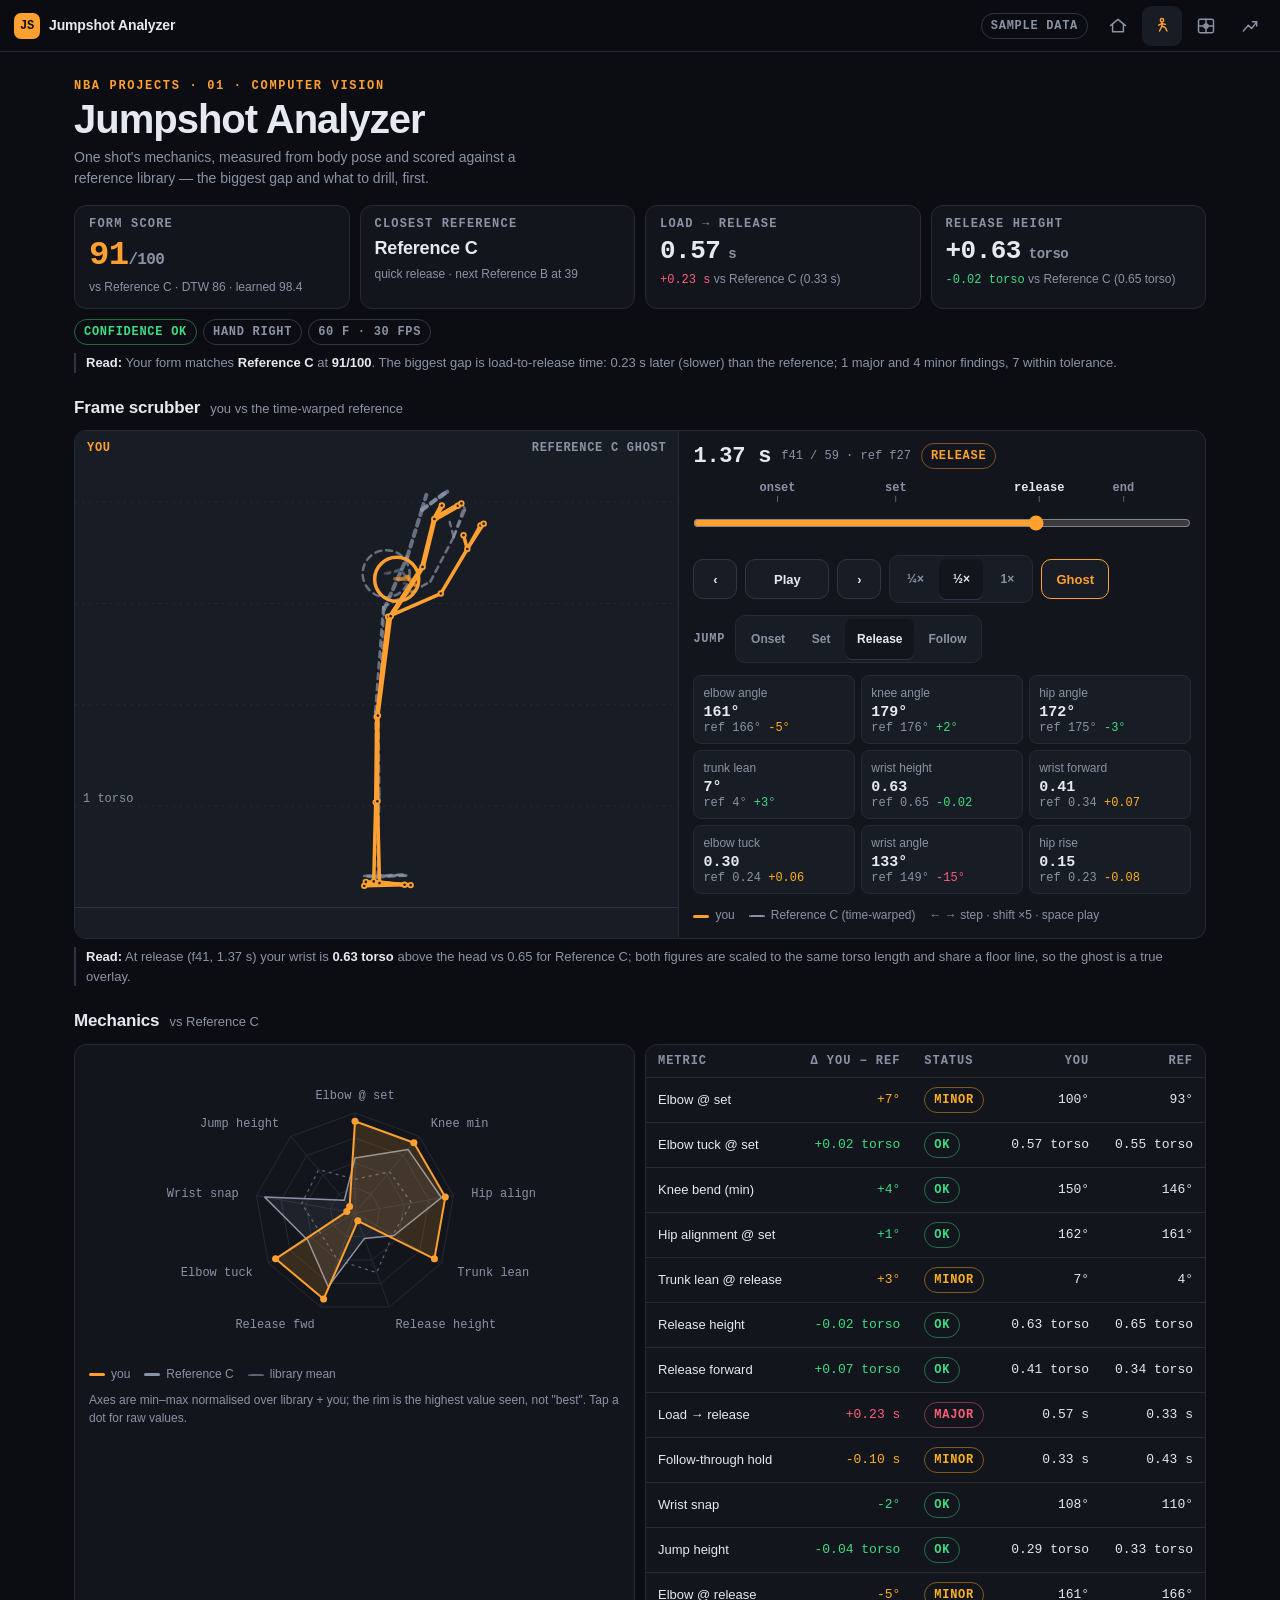
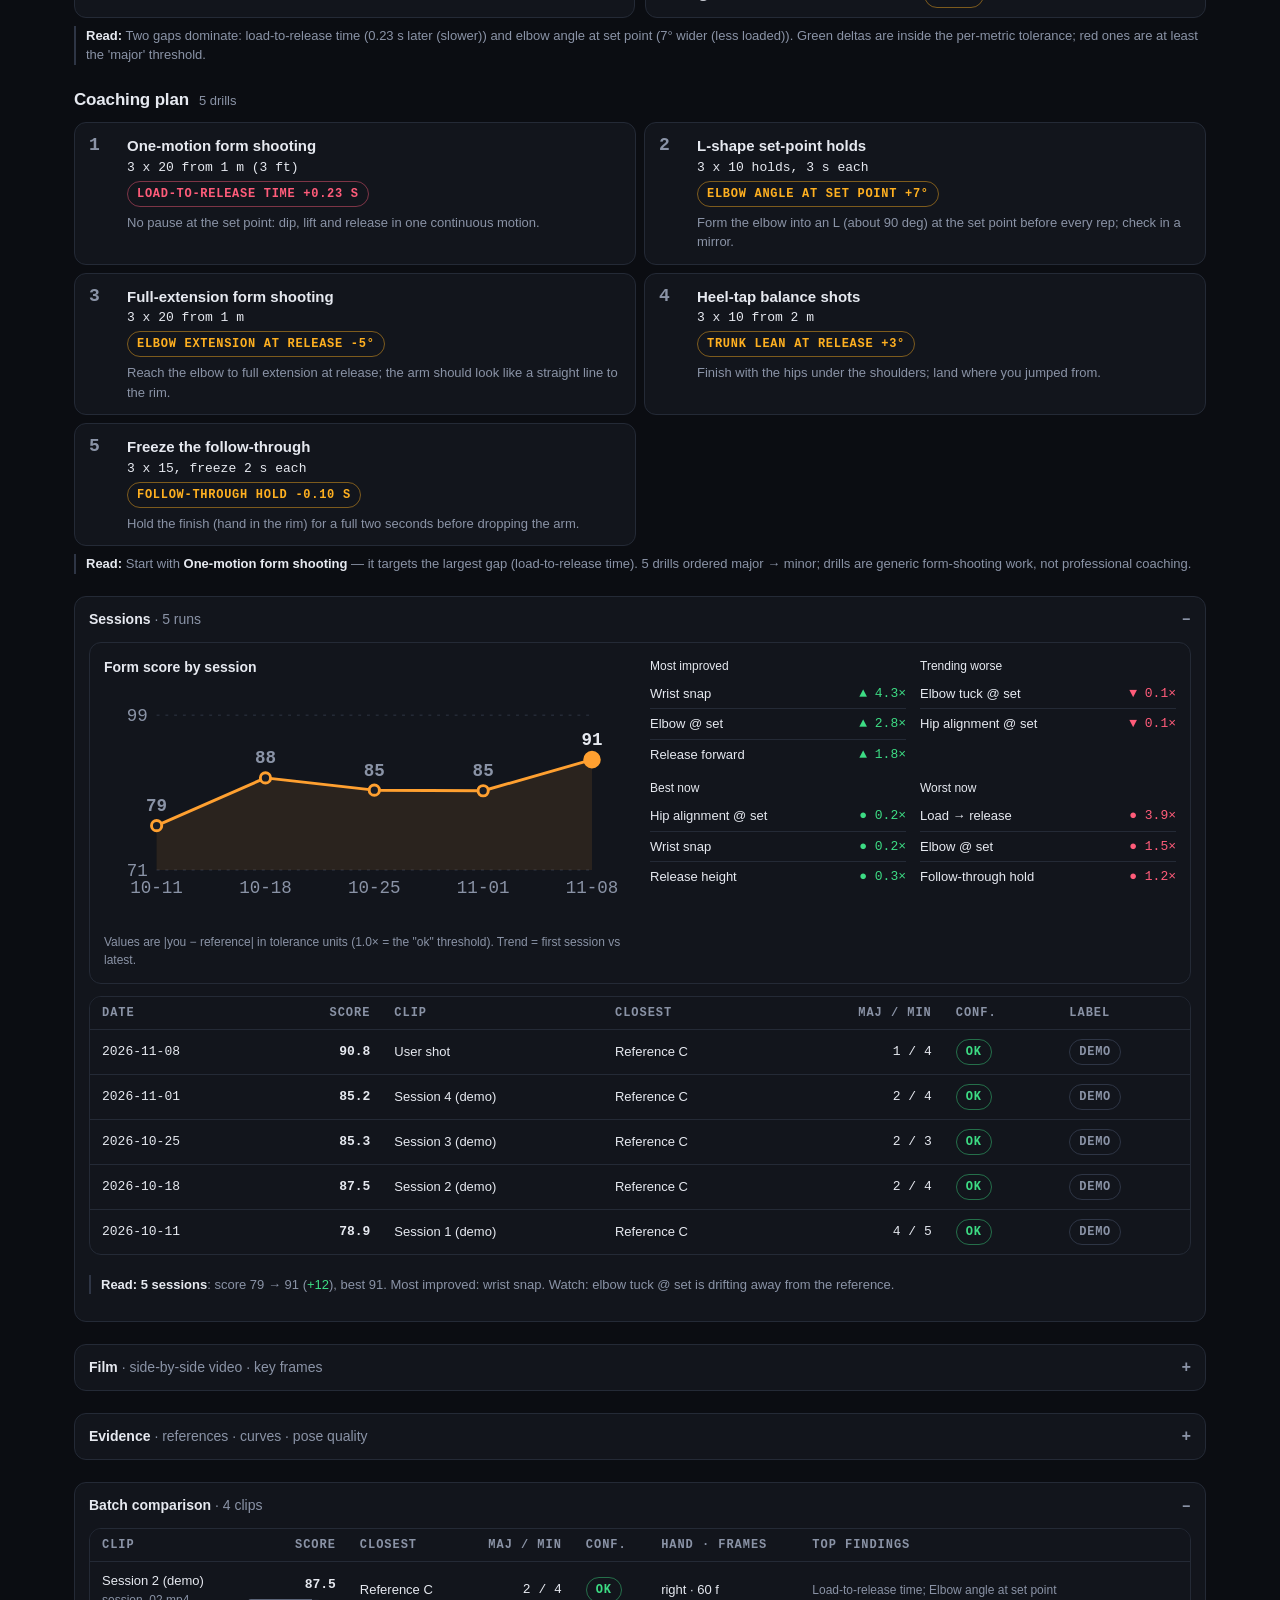
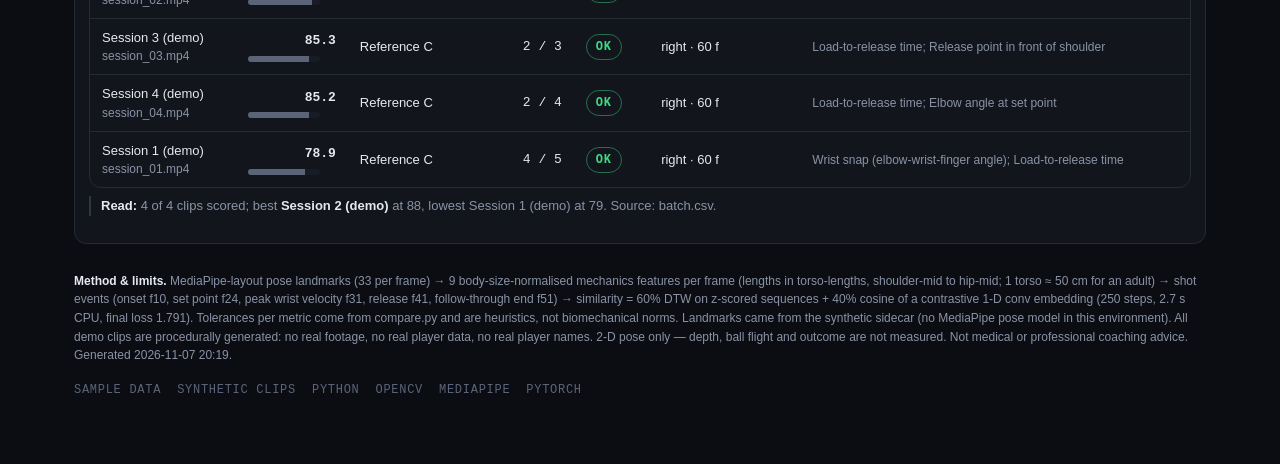
==== site/jumpshot/index.html @ 787b7ec5 "NBA Projects: Jumpshot Analyzer, Lineup Intelligence, Game Predictor + PWA site Three end-to-end bas" ====
<!DOCTYPE html>
<html lang="en"><head><meta charset="utf-8"><title>Jumpshot Analyzer — NBA Projects</title>
<meta name="viewport" content="width=device-width, initial-scale=1, viewport-fit=cover">
<meta name="theme-color" content="#0b0d12"><link rel="manifest" href="../manifest.webmanifest"><meta name="apple-mobile-web-app-capable" content="yes"><meta name="apple-mobile-web-app-status-bar-style" content="black-translucent"><link rel="apple-touch-icon" href="../icons/apple-touch-icon.png">
<link rel="stylesheet" href="../assets/shell.css">
<style>/* Jumpshot Analyzer — page-specific additions on top of shell.css */
.sec-h{flex-wrap:wrap}.sec-h h2{white-space:nowrap}
.kpi .sub .d{font-family:var(--mono);font-variant-numeric:tabular-nums}
.kpi .name{font-size:18px;font-weight:700;line-height:1.15;letter-spacing:-.01em}
.flagrow{display:flex;flex-wrap:wrap;gap:6px;margin-top:10px}
.chip.warn{color:var(--warn);border-color:color-mix(in srgb,var(--warn) 45%,transparent)}
.chip.pos,.chip.neg,.chip.warn,.chip.accent{font-size:12px}
/* readability floor: 12px everywhere */
.eyebrow,.kpi .label,th,.chip,.foot,.rank,.chart text,.lbl{font-size:12px}
/* scrubber */
.scrub{padding:0;overflow:hidden}
.scrub .stage{position:relative;background:var(--surface-2);border-bottom:1px solid var(--line)}
.scrub canvas{display:block;width:100%;height:auto}
.scrub .stage .tag{position:absolute;top:10px;font:600 12px var(--mono);letter-spacing:.06em;text-transform:uppercase}
.scrub .stage .tag.u{left:12px;color:var(--accent)}.scrub .stage .tag.r{right:12px;color:var(--muted)}
.scrub .panel{padding:12px 14px 14px;display:flex;flex-direction:column;gap:12px;min-width:0}
.scrub .tline{display:flex;align-items:center;gap:10px;flex-wrap:wrap}
.scrub .tline .t{font:700 22px var(--mono);font-variant-numeric:tabular-nums;letter-spacing:-.01em}
.scrub .tline .f{color:var(--muted);font:500 12px var(--mono)}
.scrub .seg button{height:40px;min-width:44px;padding:0 12px}
.scrub .btn{min-width:44px;justify-content:center}
.scrub .btn.on{border-color:var(--accent);color:var(--accent)}
.scrub .row{display:flex;flex-wrap:wrap;gap:8px;align-items:center}
.scrub .lbl{font:600 12px var(--mono);letter-spacing:.06em;text-transform:uppercase;color:var(--muted);margin-right:2px}
.timeline{position:relative;padding-top:22px}
.timeline input[type=range]{height:40px;margin:0;display:block}
.timeline .marks{position:absolute;left:0;right:0;top:0;height:20px;pointer-events:none}
.timeline .mk{position:absolute;top:0;transform:translateX(-50%);font:600 12px var(--mono);color:var(--muted);white-space:nowrap}
.timeline .mk::after{content:"";display:block;width:1px;height:6px;margin:1px auto 0;background:var(--faint)}
.timeline .mk.rel{color:var(--text)}
.ro-grid{display:grid;grid-template-columns:repeat(3,1fr);gap:6px}
.ro{background:var(--surface-2);border:1px solid var(--line);border-radius:var(--r-sm);padding:8px 9px;min-width:0}
.ro .k{font-size:12px;color:var(--muted);white-space:nowrap;overflow:hidden;text-overflow:ellipsis}
.ro .v{font:600 15px var(--mono);font-variant-numeric:tabular-nums;margin-top:2px}
.ro .d{font:500 12px var(--mono);font-variant-numeric:tabular-nums;color:var(--muted)}
.legend{display:flex;gap:14px;flex-wrap:wrap;font-size:12px;color:var(--muted)}
.legend i{display:inline-block;width:16px;height:3px;border-radius:2px;vertical-align:middle;margin-right:6px}
.legend i.dash{height:0;border-top:2px dashed var(--muted);background:none}
@media(min-width:900px){.scrub{display:grid;grid-template-columns:minmax(0,1.15fr) minmax(320px,1fr)}
  .scrub .stage{border-bottom:0;border-right:1px solid var(--line)}}
/* radar + plan + sessions */
.radar svg{max-width:440px;margin:0 auto}
.mech td:first-child{white-space:normal;min-width:120px}
.plan{list-style:none;margin:0;padding:0;display:grid;gap:8px;counter-reset:d}
.plan li{display:grid;grid-template-columns:28px 1fr;gap:10px;padding:12px 14px;background:var(--surface);border:1px solid var(--line);border-radius:var(--r)}
.plan li::before{counter-increment:d;content:counter(d);font:700 18px var(--mono);color:var(--muted);line-height:1.2}
.plan .dn{font-weight:700;font-size:15px}
.plan .rx{font:500 13px var(--mono);color:var(--text);margin:2px 0 6px}
.plan .why{font-size:13px;color:var(--muted);display:flex;flex-wrap:wrap;gap:6px 8px;align-items:center}
.trend{display:grid;grid-template-columns:1fr 1fr;gap:10px 14px;margin-top:12px}
@media(min-width:900px){.sess{display:grid;grid-template-columns:1fr 1fr;gap:20px;align-items:start}.sess .trend{margin-top:0}.plan{grid-template-columns:1fr 1fr}}
.trend ul{list-style:none;margin:4px 0 0;padding:0;font-size:13px}
.trend li{display:flex;justify-content:space-between;gap:8px;padding:5px 0;border-bottom:1px solid var(--line)}
.trend li:last-child{border-bottom:0}
.spark{display:block;width:100%;height:auto;max-width:560px}
.frames{display:grid;grid-template-columns:1fr;gap:10px}
@media(min-width:700px){.frames{grid-template-columns:repeat(3,1fr)}}
.frame{background:var(--surface-2);border:1px solid var(--line);border-radius:var(--r-sm);overflow:hidden}
.frame .pair{display:grid;grid-template-columns:1fr 1fr;gap:1px;background:var(--line)}
.frame img{width:100%;display:block}
.frame .cap{padding:8px 10px;display:flex;justify-content:space-between;gap:8px;font-size:12px;color:var(--muted)}
video{width:100%;border:1px solid var(--line);border-radius:var(--r-sm);background:#000;display:block}
.curves{display:grid;grid-template-columns:1fr 1fr;gap:8px}
@media(min-width:700px){.curves{grid-template-columns:repeat(3,1fr)}}
.curve{background:var(--surface-2);border:1px solid var(--line);border-radius:var(--r-sm);padding:8px 10px}
.curve .k{display:flex;justify-content:space-between;gap:6px;font-size:12px;color:var(--muted)}
.curve .k span:first-child{overflow:hidden;text-overflow:ellipsis;white-space:nowrap}.curve .k span:last-child{white-space:nowrap}
.curve svg{display:block;width:100%;height:auto}
.refs{display:grid;gap:8px}
.refs .tile{display:grid;grid-template-columns:1fr auto;gap:4px 10px;align-items:center;cursor:default}
.refs .tile .nm{font-weight:600;font-size:13px}
.refs .tile .sc{font:700 20px var(--mono);font-variant-numeric:tabular-nums}
.refs .tile.on .sc{color:var(--accent)}
.refs .tile .bar{grid-column:1/-1}
.refs .tile .meta{grid-column:1/-1;font-size:12px;color:var(--muted)}
.stack{display:grid;gap:12px}
.card h3{margin:0 0 8px;font-size:14px;font-weight:700}
.note{font-size:12px;color:var(--muted);margin:8px 0 0}
.standalone body{padding-top:0}
</style></head>
<body data-app="jumpshot" data-title="Jumpshot Analyzer" data-mark="JS">
<main class="wrap">
  <div class="eyebrow">NBA Projects · 01 · Computer vision</div>
  <h1>Jumpshot Analyzer</h1>
  <p class="lede">One shot's mechanics, measured from body pose and scored against a reference library — the biggest gap and what to drill, first.</p>

  
    <div class="grid g4">
      <div class="card kpi"><div class="label">Form score</div><b class="hero">91<span style="font-size:16px;color:var(--muted)">/100</span></b>
        <div class="sub">vs Reference C · DTW 86 · learned 98.4</div></div>
      <div class="card kpi"><div class="label">Closest reference</div><div class="name">Reference C</div>
        <div class="sub">quick release · next Reference B at 39</div></div>
      <div class="card kpi"><div class="label">Load → release</div><b>0.57<span style="font-size:14px;color:var(--muted)"> s</span></b>
        <div class="sub"><span class="d neg">+0.23 s</span> vs Reference C (0.33 s)</div></div>
      <div class="card kpi"><div class="label">Release height</div><b>+0.63<span style="font-size:14px;color:var(--muted)"> torso</span></b>
        <div class="sub"><span class="d pos">-0.02 torso</span> vs Reference C (0.65 torso)</div></div>
    </div>
    <div class="flagrow"><span class="chip pos">confidence ok</span><span class="chip">hand right</span>
      <span class="chip">60 f · 30 fps</span></div>
    <p class="read-line"><b>Read:</b> Your form matches <b>Reference C</b> at <b>91/100</b>. The biggest gap is load-to-release time: 0.23 s later (slower) than the reference; 1 major and 4 minor findings, 7 within tolerance.</p>

  <section class="sec"><div class="sec-h"><h2>Frame scrubber</h2><span class="read">you vs the time-warped reference</span></div>
    <div class="card scrub">
      <div class="stage"><canvas id="scrub-canvas" width="360" height="360" aria-label="your skeleton with the time-warped reference ghost"></canvas>
        <span class="tag u">You</span><span class="tag r">Reference C ghost</span></div>
      <div class="panel">
        <div class="tline"><span class="t" id="scrub-time">0.00 s</span><span class="f" id="scrub-frame">f00</span><span class="chip accent" id="scrub-phase">—</span></div>
        <div class="timeline"><div class="marks"><span class="mk " style="left:16.9%">onset</span><span class="mk " style="left:40.7%">set</span><span class="mk rel" style="left:69.5%">release</span><span class="mk " style="left:86.4%">end</span></div>
          <input type="range" id="scrub-range" min="0" max="59" value="41" step="1" aria-label="frame"></div>
        <div class="row">
          <button class="btn" id="scrub-prev" aria-label="previous frame">‹</button>
          <button class="btn" id="scrub-play" style="min-width:84px">Play</button>
          <button class="btn" id="scrub-next" aria-label="next frame">›</button>
          <div class="seg" role="group" aria-label="speed"><button data-speed="0.25">¼×</button><button class="on" data-speed="0.5">½×</button><button data-speed="1">1×</button></div>
          <button class="btn on" id="scrub-ghost" aria-pressed="true">Ghost</button>
        </div>
        <div class="row"><span class="lbl">Jump</span>
          <div class="seg" role="group" aria-label="jump to event"><button data-jump="onset">Onset</button><button data-jump="set_point">Set</button>
            <button class="on" data-jump="release">Release</button><button data-jump="follow_through">Follow</button></div></div>
        <div class="ro-grid" id="scrub-readouts"></div>
        <div class="legend"><span><i style="background:var(--accent)"></i>you</span><span><i class="dash"></i>Reference C (time-warped)</span>
          <span>← → step · shift ×5 · space play</span></div>
      </div>
    </div>
    <p class="read-line"><b>Read:</b> At release (f41, 1.37 s) your wrist is <b>0.63 torso</b> above the head vs 0.65 for Reference C; both figures are scaled to the same torso length and share a floor line, so the ghost is a true overlay.</p></section>

  <section class="sec"><div class="sec-h"><h2>Mechanics</h2><span class="read">vs Reference C</span></div>
    <div class="grid g2">
      <div class="card radar"><svg class="chart" viewBox="0 0 440 300" role="img" aria-label="radar chart of mechanics features"><polygon points="220.0,129.0 236.1,134.8 244.6,149.7 241.7,166.5 228.6,177.5 211.4,177.5 198.3,166.5 195.4,149.7 203.9,134.8" fill="none" stroke="#242a36" stroke-width="1"/><polygon points="220.0,104.0 252.1,115.7 269.2,145.3 263.3,179.0 237.1,201.0 202.9,201.0 176.7,179.0 170.8,145.3 187.9,115.7" fill="none" stroke="#242a36" stroke-width="1"/><polygon points="220.0,79.0 268.2,96.5 293.9,141.0 285.0,191.5 245.7,224.5 194.3,224.5 155.0,191.5 146.1,141.0 171.8,96.5" fill="none" stroke="#242a36" stroke-width="1"/><polygon points="220.0,54.0 284.3,77.4 318.5,136.6 306.6,204.0 254.2,248.0 185.8,248.0 133.4,204.0 121.5,136.6 155.7,77.4" fill="none" stroke="#242a36" stroke-width="1"/><line x1="220.0" y1="154.0" x2="220.0" y2="54.0" stroke="#242a36"/><line x1="220.0" y1="154.0" x2="284.3" y2="77.4" stroke="#242a36"/><line x1="220.0" y1="154.0" x2="318.5" y2="136.6" stroke="#242a36"/><line x1="220.0" y1="154.0" x2="306.6" y2="204.0" stroke="#242a36"/><line x1="220.0" y1="154.0" x2="254.2" y2="248.0" stroke="#242a36"/><line x1="220.0" y1="154.0" x2="185.8" y2="248.0" stroke="#242a36"/><line x1="220.0" y1="154.0" x2="133.4" y2="204.0" stroke="#242a36"/><line x1="220.0" y1="154.0" x2="121.5" y2="136.6" stroke="#242a36"/><line x1="220.0" y1="154.0" x2="155.7" y2="77.4" stroke="#242a36"/><polygon points="220.0,120.3 254.5,112.8 276.7,144.0 257.7,175.8 241.7,213.6 202.8,201.2 185.3,174.0 166.7,144.6 183.7,110.7" fill="none" stroke="#5b6478" stroke-width="1.25" stroke-linejoin="round" stroke-dasharray='3 4'/><polygon points="220.0,99.1 273.2,90.6 306.5,138.7 259.0,176.5 229.3,179.6 193.2,227.7 172.8,181.3 129.7,138.1 209.3,141.2" fill="rgba(138,147,166,.10)" stroke="#8a93a6" stroke-width="1.5" stroke-linejoin="round" /><polygon points="220.0,62.3 278.9,83.8 310.3,138.1 299.4,199.8 222.8,161.8 188.6,240.1 140.6,199.8 211.8,152.6 214.6,147.6" fill="rgba(255,160,48,.16)" stroke="#ffa030" stroke-width="2" stroke-linejoin="round" /><circle cx="220.0" cy="62.3" r="3.5" fill="#ffa030"><title>Elbow @ set: you 100° · Reference C 93° · library mean 89°</title></circle><circle cx="278.9" cy="83.8" r="3.5" fill="#ffa030"><title>Knee min: you 150° · Reference C 146° · library mean 132°</title></circle><circle cx="310.3" cy="138.1" r="3.5" fill="#ffa030"><title>Hip align: you 162° · Reference C 161° · library mean 152°</title></circle><circle cx="299.4" cy="199.8" r="3.5" fill="#ffa030"><title>Trunk lean: you 7° · Reference C 4° · library mean 4°</title></circle><circle cx="222.8" cy="161.8" r="3.5" fill="#ffa030"><title>Release height: you 0.63 torso · Reference C 0.65 torso · library mean 0.69 torso</title></circle><circle cx="188.6" cy="240.1" r="3.5" fill="#ffa030"><title>Release fwd: you 0.41 torso · Reference C 0.34 torso · library mean 0.19 torso</title></circle><circle cx="140.6" cy="199.8" r="3.5" fill="#ffa030"><title>Elbow tuck: you 0.57 torso · Reference C 0.55 torso · library mean 0.54 torso</title></circle><circle cx="211.8" cy="152.6" r="3.5" fill="#ffa030"><title>Wrist snap: you 108° · Reference C 110° · library mean 109°</title></circle><circle cx="214.6" cy="147.6" r="3.5" fill="#ffa030"><title>Jump height: you 0.29 torso · Reference C 0.33 torso · library mean 0.51 torso</title></circle><text x="220.0" y="40.0" text-anchor="middle">Elbow @ set</text><text x="295.8" y="67.6" text-anchor="start">Knee min</text><text x="336.2" y="137.5" text-anchor="start">Hip align</text><text x="322.2" y="217.0" text-anchor="start">Trunk lean</text><text x="260.4" y="268.9" text-anchor="start">Release height</text><text x="179.6" y="268.9" text-anchor="end">Release fwd</text><text x="117.8" y="217.0" text-anchor="end">Elbow tuck</text><text x="103.8" y="137.5" text-anchor="end">Wrist snap</text><text x="144.2" y="67.6" text-anchor="end">Jump height</text></svg>
        <div class="legend" style="margin-top:6px"><span><i style="background:var(--accent)"></i>you</span><span><i style="background:var(--muted)"></i>Reference C</span>
          <span><i class="dash" style="border-color:var(--faint)"></i>library mean</span></div>
        <p class="note">Axes are min–max normalised over library + you; the rim is the highest value seen, not "best". Tap a dot for raw values.</p></div>
      <div class="tbl mech"><table>
        <thead><tr><th>Metric</th><th class="n">Δ you − ref</th><th>Status</th><th class="n">You</th><th class="n">Ref</th></tr></thead>
        <tbody><tr><td title="Elbow angle at set point">Elbow @ set</td>
            <td class="n warn">+7°</td>
            <td><span class="chip warn">minor</span></td>
            <td class="n">100°</td><td class="n">93°</td></tr><tr><td title="Elbow in front of shoulder at set point">Elbow tuck @ set</td>
            <td class="n pos">+0.02 torso</td>
            <td><span class="chip pos">ok</span></td>
            <td class="n">0.57 torso</td><td class="n">0.55 torso</td></tr><tr><td title="Deepest knee bend">Knee bend (min)</td>
            <td class="n pos">+4°</td>
            <td><span class="chip pos">ok</span></td>
            <td class="n">150°</td><td class="n">146°</td></tr><tr><td title="Shoulder-hip-knee alignment at set point">Hip alignment @ set</td>
            <td class="n pos">+1°</td>
            <td><span class="chip pos">ok</span></td>
            <td class="n">162°</td><td class="n">161°</td></tr><tr><td title="Trunk lean at release">Trunk lean @ release</td>
            <td class="n warn">+3°</td>
            <td><span class="chip warn">minor</span></td>
            <td class="n">7°</td><td class="n">4°</td></tr><tr><td title="Release height (wrist above head)">Release height</td>
            <td class="n pos">-0.02 torso</td>
            <td><span class="chip pos">ok</span></td>
            <td class="n">0.63 torso</td><td class="n">0.65 torso</td></tr><tr><td title="Release point in front of shoulder">Release forward</td>
            <td class="n pos">+0.07 torso</td>
            <td><span class="chip pos">ok</span></td>
            <td class="n">0.41 torso</td><td class="n">0.34 torso</td></tr><tr><td title="Load-to-release time">Load → release</td>
            <td class="n neg">+0.23 s</td>
            <td><span class="chip neg">major</span></td>
            <td class="n">0.57 s</td><td class="n">0.33 s</td></tr><tr><td title="Follow-through hold">Follow-through hold</td>
            <td class="n warn">-0.10 s</td>
            <td><span class="chip warn">minor</span></td>
            <td class="n">0.33 s</td><td class="n">0.43 s</td></tr><tr><td title="Wrist snap (elbow-wrist-finger angle)">Wrist snap</td>
            <td class="n pos">-2°</td>
            <td><span class="chip pos">ok</span></td>
            <td class="n">108°</td><td class="n">110°</td></tr><tr><td title="Jump height (hip rise)">Jump height</td>
            <td class="n pos">-0.04 torso</td>
            <td><span class="chip pos">ok</span></td>
            <td class="n">0.29 torso</td><td class="n">0.33 torso</td></tr><tr><td title="Elbow extension at release">Elbow @ release</td>
            <td class="n warn">-5°</td>
            <td><span class="chip warn">minor</span></td>
            <td class="n">161°</td><td class="n">166°</td></tr></tbody></table></div>
    </div>
    <p class="read-line"><b>Read:</b> Two gaps dominate: load-to-release time (0.23 s later (slower)) and elbow angle at set point (7° wider (less loaded)). Green deltas are inside the per-metric tolerance; red ones are at least the 'major' threshold.</p></section>

  <section class="sec"><div class="sec-h"><h2>Coaching plan</h2><span class="read">5 drills</span></div><ol class="plan"><li><div>
        <div class="dn">One-motion form shooting</div><div class="rx">3 x 20 from 1 m (3 ft)</div>
        <div class="why"><span class="chip neg">Load-to-release time +0.23 s</span>
          <span>No pause at the set point: dip, lift and release in one continuous motion.</span></div></div></li><li><div>
        <div class="dn">L-shape set-point holds</div><div class="rx">3 x 10 holds, 3 s each</div>
        <div class="why"><span class="chip warn">Elbow angle at set point +7°</span>
          <span>Form the elbow into an L (about 90 deg) at the set point before every rep; check in a mirror.</span></div></div></li><li><div>
        <div class="dn">Full-extension form shooting</div><div class="rx">3 x 20 from 1 m</div>
        <div class="why"><span class="chip warn">Elbow extension at release -5°</span>
          <span>Reach the elbow to full extension at release; the arm should look like a straight line to the rim.</span></div></div></li><li><div>
        <div class="dn">Heel-tap balance shots</div><div class="rx">3 x 10 from 2 m</div>
        <div class="why"><span class="chip warn">Trunk lean at release +3°</span>
          <span>Finish with the hips under the shoulders; land where you jumped from.</span></div></div></li><li><div>
        <div class="dn">Freeze the follow-through</div><div class="rx">3 x 15, freeze 2 s each</div>
        <div class="why"><span class="chip warn">Follow-through hold -0.10 s</span>
          <span>Hold the finish (hand in the rim) for a full two seconds before dropping the arm.</span></div></div></li></ol><p class="read-line"><b>Read:</b> Start with <b>One-motion form shooting</b> — it targets the largest gap (load-to-release time). 5 drills ordered major → minor; drills are generic form-shooting work, not professional coaching.</p></section>

  <section class="sec">
    <details class="more" data-desktop-open><summary><span>Sessions <span class="muted" style="font-weight:500">· 5 runs</span></span></summary>
      <div class="body">
      <div class="stack">
        <div class="card sess"><div><h3>Form score by session</h3><svg class="chart spark" viewBox="0 0 360 150" role="img" aria-label="form score over sessions"><line class="grid" x1="36" x2="334" y1="126.0" y2="126.0"/><text x="30" y="130.0" text-anchor="end">71</text><line class="grid" x1="36" x2="334" y1="20.0" y2="20.0"/><text x="30" y="24.0" text-anchor="end">99</text><polygon points="36.0,126 36.0,95.6 110.5,62.9 185.0,71.3 259.5,71.7 334.0,50.4 334.0,126" fill="rgba(255,160,48,.10)"/><polyline points="36.0,95.6 110.5,62.9 185.0,71.3 259.5,71.7 334.0,50.4" fill="none" stroke="#ffa030" stroke-width="2" stroke-linejoin="round"/><circle cx="36.0" cy="95.6" r="3.5" fill="#181c25" stroke="#ffa030" stroke-width="2"><title>Session 1 (demo) · 2026-10-11 · 78.9</title></circle><text x="36.0" y="85.6" text-anchor="middle" style="fill:#8a93a6;font-weight:600">79</text><circle cx="110.5" cy="62.9" r="3.5" fill="#181c25" stroke="#ffa030" stroke-width="2"><title>Session 2 (demo) · 2026-10-18 · 87.5</title></circle><text x="110.5" y="52.9" text-anchor="middle" style="fill:#8a93a6;font-weight:600">88</text><circle cx="185.0" cy="71.3" r="3.5" fill="#181c25" stroke="#ffa030" stroke-width="2"><title>Session 3 (demo) · 2026-10-25 · 85.3</title></circle><text x="185.0" y="61.3" text-anchor="middle" style="fill:#8a93a6;font-weight:600">85</text><circle cx="259.5" cy="71.7" r="3.5" fill="#181c25" stroke="#ffa030" stroke-width="2"><title>Session 4 (demo) · 2026-11-01 · 85.2</title></circle><text x="259.5" y="61.7" text-anchor="middle" style="fill:#8a93a6;font-weight:600">85</text><circle cx="334.0" cy="50.4" r="5" fill="#ffa030" stroke="#ffa030" stroke-width="2"><title>User shot · 2026-11-08 · 90.8</title></circle><text x="334.0" y="40.4" text-anchor="middle" style="fill:#e6e9f0;font-weight:600">91</text><text x="36.0" y="142" text-anchor="middle">10-11</text><text x="110.5" y="142" text-anchor="middle">10-18</text><text x="185.0" y="142" text-anchor="middle">10-25</text><text x="259.5" y="142" text-anchor="middle">11-01</text><text x="334.0" y="142" text-anchor="middle">11-08</text></svg></div>
          <div class="trend">
            <div><div class="label lbl">Most improved</div><ul><li><span>Wrist snap</span><span class="num pos">▲ 4.3×</span></li><li><span>Elbow @ set</span><span class="num pos">▲ 2.8×</span></li><li><span>Release forward</span><span class="num pos">▲ 1.8×</span></li></ul></div>
            <div><div class="label lbl">Trending worse</div><ul><li><span>Elbow tuck @ set</span><span class="num neg">▼ 0.1×</span></li><li><span>Hip alignment @ set</span><span class="num neg">▼ 0.1×</span></li></ul></div>
            <div><div class="label lbl">Best now</div><ul><li><span>Hip alignment @ set</span><span class="num pos">● 0.2×</span></li><li><span>Wrist snap</span><span class="num pos">● 0.2×</span></li><li><span>Release height</span><span class="num pos">● 0.3×</span></li></ul></div>
            <div><div class="label lbl">Worst now</div><ul><li><span>Load → release</span><span class="num neg">● 3.9×</span></li><li><span>Elbow @ set</span><span class="num neg">● 1.5×</span></li><li><span>Follow-through hold</span><span class="num neg">● 1.2×</span></li></ul></div>
          </div>
          <p class="note">Values are |you − reference| in tolerance units (1.0× = the "ok" threshold). Trend = first session vs latest.</p></div>
        <div class="tbl"><table>
          <thead><tr><th>Date</th><th class="n">Score</th><th>Clip</th><th>Closest</th><th class="n">Maj / min</th><th>Conf.</th><th>Label</th></tr></thead>
          <tbody><tr><td class="num">2026-11-08</td>
        <td class="n"><b>90.8</b></td><td>User shot</td><td>Reference C</td>
        <td class="n">1 / 4</td>
        <td><span class="chip pos">ok</span></td>
        <td><span class="chip">demo</span></td></tr><tr><td class="num">2026-11-01</td>
        <td class="n"><b>85.2</b></td><td>Session 4 (demo)</td><td>Reference C</td>
        <td class="n">2 / 4</td>
        <td><span class="chip pos">ok</span></td>
        <td><span class="chip">demo</span></td></tr><tr><td class="num">2026-10-25</td>
        <td class="n"><b>85.3</b></td><td>Session 3 (demo)</td><td>Reference C</td>
        <td class="n">2 / 3</td>
        <td><span class="chip pos">ok</span></td>
        <td><span class="chip">demo</span></td></tr><tr><td class="num">2026-10-18</td>
        <td class="n"><b>87.5</b></td><td>Session 2 (demo)</td><td>Reference C</td>
        <td class="n">2 / 4</td>
        <td><span class="chip pos">ok</span></td>
        <td><span class="chip">demo</span></td></tr><tr><td class="num">2026-10-11</td>
        <td class="n"><b>78.9</b></td><td>Session 1 (demo)</td><td>Reference C</td>
        <td class="n">4 / 5</td>
        <td><span class="chip pos">ok</span></td>
        <td><span class="chip">demo</span></td></tr></tbody></table></div>
        <p class="read-line"><b>Read:</b> <b>5 sessions</b>: score 79 → 91 (<span class="pos">+12</span>), best 91. Most improved: wrist snap. Watch: elbow tuck @ set is drifting away from the reference.</p>
      </div></div></details>
  </section>

  <section class="sec">
    <details class="more"><summary><span>Film <span class="muted" style="font-weight:500">· side-by-side video · key frames</span></span></summary>
      <div class="body">
      <div class="stack">
        <video playsinline muted controls preload="metadata" loop src="side_by_side.mp4"></video>
        <div class="frames">
        <div class="frame"><div class="pair"><img src="[data-uri]" alt="you at Set point" loading="lazy">
            <img src="[data-uri]" alt="reference at Set point" loading="lazy"></div>
          <div class="cap"><span>Set point</span><span class="num">you f24 · ref f17</span></div></div>
        <div class="frame"><div class="pair"><img src="[data-uri]" alt="you at Release" loading="lazy">
            <img src="[data-uri]" alt="reference at Release" loading="lazy"></div>
          <div class="cap"><span>Release</span><span class="num">you f41 · ref f27</span></div></div>
        <div class="frame"><div class="pair"><img src="[data-uri]" alt="you at Follow-through" loading="lazy">
            <img src="[data-uri]" alt="reference at Follow-through" loading="lazy"></div>
          <div class="cap"><span>Follow-through</span><span class="num">you f46 · ref f33</span></div></div></div>
        <p class="read-line"><b>Read:</b> Left is you with the skeleton, right is Reference C time-warped to your shot phases, so the same phase shows on both sides.</p>
      </div></div></details>
  </section>

  <section class="sec">
    <details class="more"><summary><span>Evidence <span class="muted" style="font-weight:500">· references · curves · pose quality</span></span></summary>
      <div class="body">
      <div class="stack">
        <div class="card"><h3>All references</h3><div class="refs"><div class="tile on"><span class="nm">Reference C — quick release</span><span class="sc">91</span>
        <div class="bar"><i style="width:91%;background:var(--text)"></i></div>
        <span class="meta">DTW 86 · learned 98 · distance 0.63</span></div><div class="tile "><span class="nm">Reference B — deep knee bend</span><span class="sc">39</span>
        <div class="bar"><i style="width:39%;background:var(--faint)"></i></div>
        <span class="meta">DTW 48 · learned 26 · distance 1.78</span></div><div class="tile "><span class="nm">Reference A — high release</span><span class="sc">38</span>
        <div class="bar"><i style="width:38%;background:var(--faint)"></i></div>
        <span class="meta">DTW 53 · learned 16 · distance 1.63</span></div></div>
          <p class="note">Score = 60% DTW on z-scored feature sequences + 40% cosine similarity of learned embeddings.</p></div>
        <div class="card"><h3>Time-normalised feature curves</h3><div class="curves"><div class="curve"><div class="k"><span>elbow angle</span><span class="num">DTW 0.14</span></div>
        <svg viewBox="0 0 160 56" preserveAspectRatio="none" aria-hidden="true"><polyline fill="none" stroke="#8a93a6" stroke-width="1.75" stroke-linejoin="round" stroke-dasharray='4 3' points="0.0,52.0 2.7,51.8 5.4,51.6 8.1,50.8 10.8,49.9 13.6,48.6 16.3,47.3 19.0,46.0 21.7,44.7 24.4,43.6 27.1,42.7 29.8,42.0 32.5,41.6 35.3,41.4 38.0,41.2 40.7,40.9 43.4,40.6 46.1,40.3 48.8,39.0 51.5,37.7 54.2,36.0 56.9,34.3 59.7,32.6 62.4,30.9 65.1,30.1 67.8,29.2 70.5,28.1 73.2,27.0 75.9,25.6 78.6,23.4 81.4,19.9 84.1,16.6 86.8,13.2 89.5,10.3 92.2,7.7 94.9,5.9 97.6,4.4 100.3,4.1 103.1,4.0 105.8,5.0 108.5,6.1 111.2,6.5 113.9,6.9 116.6,7.2 119.3,7.6 122.0,8.1 124.7,8.3 127.5,8.0 130.2,7.8 132.9,7.7 135.6,7.7 138.3,7.8 141.0,7.6 143.7,7.3 146.4,7.1 149.2,6.9 151.9,7.7 154.6,8.6 157.3,10.0 160.0,11.5"/><polyline fill="none" stroke="#ffa030" stroke-width="1.75" stroke-linejoin="round"  points="0.0,51.7 2.7,50.9 5.4,50.1 8.1,49.3 10.8,48.3 13.6,47.4 16.3,46.6 19.0,45.4 21.7,44.3 24.4,43.3 27.1,42.5 29.8,41.8 32.5,41.2 35.3,40.6 38.0,39.1 40.7,38.2 43.4,37.7 46.1,37.5 48.8,37.6 51.5,37.6 54.2,37.4 56.9,37.1 59.7,36.4 62.4,35.3 65.1,34.0 67.8,33.0 70.5,32.0 73.2,30.3 75.9,28.6 78.6,27.0 81.4,25.8 84.1,25.1 86.8,24.6 89.5,24.1 92.2,24.2 94.9,24.2 97.6,24.0 100.3,23.6 103.1,22.8 105.8,21.5 108.5,19.5 111.2,17.3 113.9,15.0 116.6,12.4 119.3,10.5 122.0,8.9 124.7,7.6 127.5,7.4 130.2,7.5 132.9,7.9 135.6,8.8 138.3,9.5 141.0,10.0 143.7,9.6 146.4,9.1 149.2,9.0 151.9,9.5 154.6,9.6 157.3,10.4 160.0,12.3"/></svg></div><div class="curve"><div class="k"><span>knee angle</span><span class="num">DTW 0.14</span></div>
        <svg viewBox="0 0 160 56" preserveAspectRatio="none" aria-hidden="true"><polyline fill="none" stroke="#8a93a6" stroke-width="1.75" stroke-linejoin="round" stroke-dasharray='4 3' points="0.0,21.3 2.7,22.3 5.4,23.4 8.1,25.8 10.8,28.2 13.6,31.0 16.3,33.7 19.0,35.7 21.7,38.2 24.4,41.7 27.1,44.5 29.8,46.6 32.5,48.4 35.3,49.8 38.0,50.9 40.7,52.0 43.4,51.8 46.1,51.3 48.8,49.2 51.5,46.9 54.2,44.4 56.9,41.8 59.7,37.9 62.4,34.2 65.1,31.1 67.8,28.1 70.5,25.6 73.2,23.1 75.9,20.7 78.6,18.2 81.4,15.4 84.1,13.1 86.8,11.0 89.5,9.5 92.2,8.2 94.9,8.4 97.6,9.0 100.3,10.6 103.1,12.3 105.8,15.2 108.5,18.2 111.2,20.6 113.9,23.0 116.6,25.2 119.3,27.4 122.0,29.6 124.7,31.9 127.5,34.1 130.2,36.4 132.9,38.8 135.6,41.7 138.3,45.0 141.0,47.0 143.7,48.1 146.4,47.6 149.2,46.6 151.9,44.6 154.6,42.5 157.3,40.2 160.0,37.9"/><polyline fill="none" stroke="#ffa030" stroke-width="1.75" stroke-linejoin="round"  points="0.0,20.3 2.7,20.9 5.4,21.3 8.1,21.7 10.8,22.8 13.6,24.8 16.3,27.2 19.0,29.4 21.7,31.0 24.4,32.6 27.1,34.5 29.8,35.3 32.5,35.9 35.3,36.5 38.0,37.4 40.7,38.4 43.4,39.6 46.1,41.1 48.8,42.8 51.5,44.3 54.2,45.3 56.9,45.3 59.7,44.8 62.4,43.8 65.1,43.2 67.8,41.8 70.5,39.7 73.2,38.4 75.9,36.4 78.6,33.8 81.4,30.3 84.1,27.8 86.8,25.8 89.5,24.4 92.2,23.9 94.9,23.2 97.6,22.2 100.3,20.4 103.1,18.5 105.8,16.7 108.5,16.7 111.2,14.8 113.9,12.1 116.6,9.3 119.3,6.3 122.0,4.3 124.7,4.0 127.5,6.3 130.2,9.8 132.9,14.3 135.6,17.5 138.3,21.6 141.0,26.0 143.7,28.9 146.4,32.2 149.2,35.7 151.9,39.1 154.6,41.0 157.3,42.5 160.0,43.7"/></svg></div><div class="curve"><div class="k"><span>hip angle</span><span class="num">DTW 0.14</span></div>
        <svg viewBox="0 0 160 56" preserveAspectRatio="none" aria-hidden="true"><polyline fill="none" stroke="#8a93a6" stroke-width="1.75" stroke-linejoin="round" stroke-dasharray='4 3' points="0.0,20.8 2.7,22.0 5.4,23.4 8.1,25.7 10.8,28.0 13.6,30.3 16.3,31.8 19.0,31.6 21.7,32.2 24.4,34.0 27.1,35.4 29.8,36.2 32.5,37.4 35.3,39.0 38.0,40.2 40.7,41.3 43.4,41.5 46.1,41.6 48.8,40.1 51.5,38.3 54.2,37.2 56.9,35.9 59.7,32.7 62.4,29.6 65.1,26.8 67.8,24.3 70.5,22.4 73.2,20.4 75.9,18.3 78.6,15.8 81.4,12.8 84.1,10.2 86.8,7.9 89.5,5.9 92.2,4.0 94.9,4.3 97.6,5.2 100.3,8.1 103.1,11.3 105.8,14.9 108.5,18.6 111.2,21.5 113.9,24.2 116.6,26.6 119.3,28.9 122.0,30.8 124.7,32.8 127.5,34.8 130.2,37.2 132.9,40.1 135.6,43.4 138.3,47.1 141.0,49.7 143.7,51.6 146.4,52.0 149.2,51.7 151.9,48.9 154.6,45.5 157.3,41.9 160.0,38.3"/><polyline fill="none" stroke="#ffa030" stroke-width="1.75" stroke-linejoin="round"  points="0.0,17.3 2.7,19.1 5.4,20.5 8.1,21.4 10.8,21.6 13.6,24.3 16.3,27.5 19.0,29.0 21.7,29.2 24.4,29.3 27.1,29.6 29.8,29.1 32.5,29.4 35.3,31.0 38.0,34.5 40.7,38.1 43.4,41.2 46.1,41.4 48.8,40.1 51.5,38.8 54.2,38.6 56.9,39.0 59.7,38.6 62.4,37.1 65.1,39.4 67.8,39.1 70.5,36.6 73.2,34.0 75.9,31.6 78.6,29.0 81.4,25.0 84.1,22.5 86.8,20.7 89.5,19.6 92.2,19.3 94.9,19.4 97.6,19.9 100.3,20.3 103.1,21.0 105.8,22.1 108.5,24.4 111.2,22.8 113.9,19.5 116.6,15.8 119.3,12.5 122.0,10.4 124.7,10.2 127.5,11.7 130.2,14.7 132.9,19.0 135.6,21.5 138.3,25.1 141.0,29.0 143.7,31.9 146.4,35.7 149.2,39.3 151.9,41.8 154.6,45.6 157.3,48.2 160.0,49.0"/></svg></div><div class="curve"><div class="k"><span>trunk lean</span><span class="num">DTW 0.23</span></div>
        <svg viewBox="0 0 160 56" preserveAspectRatio="none" aria-hidden="true"><polyline fill="none" stroke="#8a93a6" stroke-width="1.75" stroke-linejoin="round" stroke-dasharray='4 3' points="0.0,28.7 2.7,29.1 5.4,29.4 8.1,29.4 10.8,29.5 13.6,30.0 16.3,31.4 19.0,34.9 21.7,38.4 24.4,41.9 27.1,45.5 29.8,49.0 32.5,51.1 35.3,52.0 38.0,51.5 40.7,50.4 43.4,49.2 46.1,48.0 48.8,46.6 51.5,45.2 54.2,43.5 56.9,41.9 59.7,41.2 62.4,40.1 65.1,36.9 67.8,34.0 70.5,31.6 73.2,30.0 75.9,29.7 78.6,30.3 81.4,31.8 84.1,33.2 86.8,34.4 89.5,35.2 92.2,35.8 94.9,34.9 97.6,33.5 100.3,31.2 103.1,28.7 105.8,26.4 108.5,24.1 111.2,22.7 113.9,21.3 116.6,20.5 119.3,19.6 122.0,18.1 124.7,17.0 127.5,16.7 130.2,15.9 132.9,14.6 135.6,13.0 138.3,11.2 141.0,9.4 143.7,7.7 146.4,6.9 149.2,6.4 151.9,7.7 154.6,9.4 157.3,11.9 160.0,14.4"/><polyline fill="none" stroke="#ffa030" stroke-width="1.75" stroke-linejoin="round"  points="0.0,31.3 2.7,29.8 5.4,30.0 8.1,31.6 10.8,32.8 13.6,28.4 16.3,23.7 19.0,25.4 21.7,26.3 24.4,28.2 27.1,32.5 29.8,34.4 32.5,33.8 35.3,30.6 38.0,24.4 40.7,22.3 43.4,23.0 46.1,24.2 48.8,28.5 51.5,33.0 54.2,34.9 56.9,35.7 59.7,36.3 62.4,36.7 65.1,33.4 67.8,30.5 70.5,28.2 73.2,26.2 75.9,25.9 78.6,26.7 81.4,28.1 84.1,30.1 86.8,32.3 89.5,34.8 92.2,35.1 94.9,33.7 97.6,30.4 100.3,24.0 103.1,17.9 105.8,12.2 108.5,7.2 111.2,6.3 113.9,7.1 116.6,7.9 119.3,8.1 122.0,7.0 124.7,4.0 127.5,6.7 130.2,7.4 132.9,6.1 135.6,6.4 138.3,7.0 141.0,7.8 143.7,8.5 146.4,7.0 149.2,6.3 151.9,9.0 154.6,6.5 157.3,5.1 160.0,5.9"/></svg></div><div class="curve"><div class="k"><span>wrist height</span><span class="num">DTW 0.07</span></div>
        <svg viewBox="0 0 160 56" preserveAspectRatio="none" aria-hidden="true"><polyline fill="none" stroke="#8a93a6" stroke-width="1.75" stroke-linejoin="round" stroke-dasharray='4 3' points="0.0,52.0 2.7,51.5 5.4,50.9 8.1,49.7 10.8,48.5 13.6,46.9 16.3,45.2 19.0,43.2 21.7,40.9 24.4,38.4 27.1,36.0 29.8,33.7 32.5,31.7 35.3,29.9 38.0,28.8 40.7,27.9 43.4,27.3 46.1,26.9 48.8,26.4 51.5,25.9 54.2,24.5 56.9,23.1 59.7,20.8 62.4,18.6 65.1,16.4 67.8,14.4 70.5,12.5 73.2,10.8 75.9,9.4 78.6,8.1 81.4,7.1 84.1,6.3 86.8,5.6 89.5,5.1 92.2,4.6 94.9,4.6 97.6,4.6 100.3,4.6 103.1,4.7 105.8,4.7 108.5,4.7 111.2,4.5 113.9,4.3 116.6,4.2 119.3,4.1 122.0,4.0 124.7,4.0 127.5,4.1 130.2,4.2 132.9,4.3 135.6,4.3 138.3,4.3 141.0,4.4 143.7,4.5 146.4,4.5 149.2,4.5 151.9,5.1 154.6,6.0 157.3,7.7 160.0,9.6"/><polyline fill="none" stroke="#ffa030" stroke-width="1.75" stroke-linejoin="round"  points="0.0,51.4 2.7,51.5 5.4,51.5 8.1,51.2 10.8,50.0 13.6,48.8 16.3,47.5 19.0,45.7 21.7,43.6 24.4,41.3 27.1,39.0 29.8,37.0 32.5,34.9 35.3,32.7 38.0,31.1 40.7,29.7 43.4,28.4 46.1,27.5 48.8,26.7 51.5,26.1 54.2,25.7 56.9,25.0 59.7,24.4 62.4,24.0 65.1,23.6 67.8,23.0 70.5,22.4 73.2,21.4 75.9,20.5 78.6,19.3 81.4,17.8 84.1,16.2 86.8,14.6 89.5,13.2 92.2,11.6 94.9,10.3 97.6,9.2 100.3,8.7 103.1,7.9 105.8,7.2 108.5,6.7 111.2,6.0 113.9,5.4 116.6,5.2 119.3,5.3 122.0,5.3 124.7,5.3 127.5,5.2 130.2,5.0 132.9,4.8 135.6,4.4 138.3,4.6 141.0,5.0 143.7,5.1 146.4,5.0 149.2,4.9 151.9,5.2 154.6,6.0 157.3,7.7 160.0,10.4"/></svg></div><div class="curve"><div class="k"><span>wrist forward</span><span class="num">DTW 0.20</span></div>
        <svg viewBox="0 0 160 56" preserveAspectRatio="none" aria-hidden="true"><polyline fill="none" stroke="#8a93a6" stroke-width="1.75" stroke-linejoin="round" stroke-dasharray='4 3' points="0.0,17.8 2.7,17.5 5.4,17.1 8.1,15.7 10.8,14.3 13.6,12.4 16.3,10.7 19.0,9.3 21.7,8.1 24.4,7.1 27.1,6.8 29.8,7.3 32.5,8.3 35.3,9.9 38.0,11.5 40.7,13.1 43.4,13.6 46.1,13.9 48.8,14.1 51.5,14.4 54.2,14.4 56.9,14.5 59.7,16.2 62.4,18.6 65.1,23.9 67.8,29.4 70.5,35.6 73.2,41.3 75.9,46.2 78.6,49.8 81.4,51.7 84.1,52.0 86.8,51.0 89.5,49.4 92.2,47.4 94.9,46.4 97.6,45.8 100.3,45.5 103.1,45.3 105.8,45.8 108.5,46.3 111.2,45.8 113.9,45.3 116.6,44.7 119.3,44.1 122.0,43.6 124.7,43.1 127.5,42.5 130.2,42.0 132.9,41.5 135.6,41.5 138.3,41.9 141.0,42.4 143.7,43.0 146.4,42.5 149.2,41.5 151.9,37.9 154.6,33.7 157.3,27.0 160.0,20.0"/><polyline fill="none" stroke="#ffa030" stroke-width="1.75" stroke-linejoin="round"  points="0.0,17.2 2.7,16.4 5.4,15.5 8.1,14.4 10.8,12.0 13.6,9.8 16.3,7.7 19.0,6.0 21.7,5.1 24.4,4.5 27.1,4.0 29.8,4.6 32.5,6.1 35.3,8.3 38.0,9.3 40.7,10.3 43.4,11.3 46.1,11.7 48.8,11.8 51.5,11.7 54.2,11.3 56.9,12.1 59.7,12.2 62.4,11.2 65.1,11.4 67.8,11.8 70.5,12.1 73.2,12.4 75.9,12.6 78.6,13.0 81.4,14.5 84.1,17.2 86.8,20.6 89.5,24.9 92.2,29.5 94.9,34.1 97.6,38.6 100.3,42.3 103.1,44.8 105.8,46.4 108.5,46.7 111.2,45.4 113.9,43.1 116.6,40.3 119.3,39.2 122.0,38.7 124.7,38.5 127.5,38.3 130.2,38.2 132.9,38.2 135.6,38.3 138.3,38.4 141.0,38.6 143.7,39.4 146.4,40.7 149.2,41.6 151.9,41.2 154.6,37.5 157.3,31.4 160.0,22.5"/></svg></div><div class="curve"><div class="k"><span>elbow tuck</span><span class="num">DTW 0.19</span></div>
        <svg viewBox="0 0 160 56" preserveAspectRatio="none" aria-hidden="true"><polyline fill="none" stroke="#8a93a6" stroke-width="1.75" stroke-linejoin="round" stroke-dasharray='4 3' points="0.0,45.5 2.7,43.5 5.4,41.3 8.1,38.1 10.8,34.7 13.6,30.2 16.3,25.9 19.0,22.2 21.7,18.4 24.4,14.6 27.1,11.6 29.8,9.4 32.5,7.7 35.3,6.5 38.0,6.3 40.7,6.6 43.4,6.3 46.1,5.9 48.8,6.7 51.5,7.7 54.2,8.1 56.9,8.4 59.7,9.4 62.4,10.6 65.1,12.8 67.8,15.4 70.5,19.0 73.2,22.7 75.9,26.7 78.6,31.2 81.4,36.3 84.1,40.5 86.8,44.0 89.5,46.6 92.2,48.6 94.9,50.3 97.6,51.8 100.3,52.0 103.1,51.9 105.8,51.1 108.5,50.2 111.2,49.5 113.9,48.8 116.6,48.0 119.3,47.3 122.0,46.5 124.7,46.1 127.5,46.2 130.2,46.1 132.9,45.9 135.6,45.7 138.3,45.5 141.0,45.9 143.7,46.6 146.4,46.5 149.2,46.2 151.9,43.2 154.6,39.6 157.3,34.4 160.0,29.0"/><polyline fill="none" stroke="#ffa030" stroke-width="1.75" stroke-linejoin="round"  points="0.0,45.7 2.7,43.5 5.4,40.2 8.1,36.1 10.8,32.0 13.6,28.4 16.3,25.2 19.0,22.1 21.7,19.1 24.4,16.3 27.1,13.8 29.8,12.2 32.5,11.6 35.3,11.8 38.0,11.5 40.7,11.0 43.4,10.2 46.1,8.2 48.8,6.5 51.5,5.1 54.2,4.0 56.9,5.1 59.7,6.2 62.4,6.5 65.1,7.9 67.8,8.8 70.5,9.3 73.2,10.0 75.9,10.2 78.6,10.2 81.4,11.1 84.1,12.7 86.8,14.6 89.5,17.1 92.2,19.9 94.9,22.7 97.6,25.4 100.3,27.3 103.1,29.2 105.8,31.1 108.5,33.6 111.2,35.1 113.9,36.3 116.6,37.8 119.3,39.7 122.0,41.5 124.7,43.1 127.5,43.7 130.2,43.8 132.9,43.5 135.6,42.6 138.3,41.6 141.0,40.9 143.7,41.8 146.4,43.3 149.2,44.1 151.9,43.4 154.6,41.7 157.3,37.6 160.0,30.7"/></svg></div><div class="curve"><div class="k"><span>wrist angle</span><span class="num">DTW 0.24</span></div>
        <svg viewBox="0 0 160 56" preserveAspectRatio="none" aria-hidden="true"><polyline fill="none" stroke="#8a93a6" stroke-width="1.75" stroke-linejoin="round" stroke-dasharray='4 3' points="0.0,18.7 2.7,21.5 5.4,24.2 8.1,26.5 10.8,28.5 13.6,29.6 16.3,30.5 19.0,31.1 21.7,31.8 24.4,32.7 27.1,33.7 29.8,35.0 32.5,36.4 35.3,37.8 38.0,38.9 40.7,39.8 43.4,40.2 46.1,40.4 48.8,39.7 51.5,38.9 54.2,38.5 56.9,38.1 59.7,38.0 62.4,38.0 65.1,38.0 67.8,37.9 70.5,37.3 73.2,37.0 75.9,37.2 78.6,37.2 81.4,37.1 84.1,36.2 86.8,34.6 89.5,30.3 92.2,24.5 94.9,14.9 97.6,4.0 100.3,12.8 103.1,25.4 105.8,33.0 108.5,40.3 111.2,44.7 113.9,48.6 116.6,49.7 119.3,50.4 122.0,50.0 124.7,50.1 127.5,51.3 130.2,51.9 132.9,51.9 135.6,51.4 138.3,50.5 141.0,50.1 143.7,50.0 146.4,50.0 149.2,50.1 151.9,49.7 154.6,49.1 157.3,48.1 160.0,46.9"/><polyline fill="none" stroke="#ffa030" stroke-width="1.75" stroke-linejoin="round"  points="0.0,11.3 2.7,12.3 5.4,13.9 8.1,15.9 10.8,17.1 13.6,18.4 16.3,19.7 19.0,20.8 21.7,23.0 24.4,25.5 27.1,28.0 29.8,29.7 32.5,31.3 35.3,32.9 38.0,33.2 40.7,34.1 43.4,35.7 46.1,38.3 48.8,40.9 51.5,43.0 54.2,44.0 56.9,43.9 59.7,42.8 62.4,40.6 65.1,38.7 67.8,37.3 70.5,36.4 73.2,36.3 75.9,36.3 78.6,36.4 81.4,36.1 84.1,36.9 86.8,38.0 89.5,38.9 92.2,38.9 94.9,38.7 97.6,38.4 100.3,38.7 103.1,38.8 105.8,38.9 108.5,39.1 111.2,39.6 113.9,39.4 116.6,37.6 119.3,35.1 122.0,30.2 124.7,21.8 127.5,8.9 130.2,11.7 132.9,29.0 135.6,40.9 138.3,47.8 141.0,51.1 143.7,52.0 146.4,51.0 149.2,49.9 151.9,49.8 154.6,49.7 157.3,49.0 160.0,47.7"/></svg></div><div class="curve"><div class="k"><span>hip rise</span><span class="num">DTW 0.16</span></div>
        <svg viewBox="0 0 160 56" preserveAspectRatio="none" aria-hidden="true"><polyline fill="none" stroke="#8a93a6" stroke-width="1.75" stroke-linejoin="round" stroke-dasharray='4 3' points="0.0,42.6 2.7,42.7 5.4,42.9 8.1,43.3 10.8,43.9 13.6,44.8 16.3,45.6 19.0,46.3 21.7,47.1 24.4,48.0 27.1,48.9 29.8,49.6 32.5,50.3 35.3,51.0 38.0,51.6 40.7,52.0 43.4,51.9 46.1,51.7 48.8,50.5 51.5,49.2 54.2,48.3 56.9,47.3 59.7,46.2 62.4,45.4 65.1,45.3 67.8,45.1 70.5,44.6 73.2,43.4 75.9,41.1 78.6,38.1 81.4,34.4 84.1,30.2 86.8,25.8 89.5,21.2 92.2,16.5 94.9,13.1 97.6,10.1 100.3,8.1 103.1,6.3 105.8,5.1 108.5,4.0 111.2,4.2 113.9,4.5 116.6,5.8 119.3,7.3 122.0,9.5 124.7,12.0 127.5,15.3 130.2,19.3 132.9,24.3 135.6,29.5 138.3,34.6 141.0,39.2 143.7,43.3 146.4,46.2 149.2,48.5 151.9,49.3 154.6,49.8 157.3,48.9 160.0,47.9"/><polyline fill="none" stroke="#ffa030" stroke-width="1.75" stroke-linejoin="round"  points="0.0,43.6 2.7,44.2 5.4,44.4 8.1,44.3 10.8,44.5 13.6,44.5 16.3,44.5 19.0,44.8 21.7,45.2 24.4,45.9 27.1,47.2 29.8,47.5 32.5,47.7 35.3,47.9 38.0,48.3 40.7,48.8 43.4,49.3 46.1,49.5 48.8,50.1 51.5,50.5 54.2,50.3 56.9,49.8 59.7,49.4 62.4,49.2 65.1,48.6 67.8,47.7 70.5,46.5 73.2,46.4 75.9,46.4 78.6,46.3 81.4,46.1 84.1,46.0 86.8,46.0 89.5,45.8 92.2,45.6 94.9,45.4 97.6,45.2 100.3,45.0 103.1,45.2 105.8,45.5 108.5,44.9 111.2,42.9 113.9,39.7 116.6,35.2 119.3,29.0 122.0,22.8 124.7,17.1 127.5,13.6 130.2,11.1 132.9,9.6 135.6,9.0 138.3,8.9 141.0,9.2 143.7,10.0 146.4,12.0 149.2,14.9 151.9,19.0 154.6,24.6 157.3,30.6 160.0,36.9"/></svg></div></div>
          <p class="note">60 samples onset → follow-through; amber you, dashed grey Reference C.</p></div>
        <div class="card"><h3>Pose quality</h3>
          <div class="grid g4">
            <div class="kpi" style="padding:0"><div class="label">Body visible</div><b style="font-size:20px">100%</b></div>
            <div class="kpi" style="padding:0"><div class="label">Arm visible</div><b style="font-size:20px">100%</b></div>
            <div class="kpi" style="padding:0"><div class="label">Frames w/ pose</div><b style="font-size:20px">60<span class="muted" style="font-size:13px">/60</span></b></div>
            <div class="kpi" style="padding:0"><div class="label">Release found</div><b style="font-size:20px" class="pos">yes</b></div>
          </div>
          <ul style="margin:10px 0 0;padding-left:18px;font-size:13px;color:var(--muted)"><li>No quality flags: whole body visible, enough frames, release detected at full arm extension.</li></ul></div>
        <p class="read-line"><b>Read:</b> Reference C wins by 53 points over the lowest-ranked reference; the curves show where in the motion the match breaks down.</p>
      </div></div></details>
  </section>
  
    <section class="sec">
      <details class="more" data-desktop-open><summary><span>Batch comparison <span class="muted" style="font-weight:500">· 4 clips</span></span></summary>
        <div class="body"><div class="tbl"><table>
          <thead><tr><th>Clip</th><th class="n">Score</th><th>Closest</th><th class="n">Maj / min</th><th>Conf.</th><th>Hand · frames</th><th>Top findings</th></tr></thead>
          <tbody><tr><td>Session 2 (demo)<div class="muted" style="font-size:12px">session_02.mp4</div></td>
              <td class="n"><b class="num">87.5</b><div class="bar" style="margin-top:5px;width:72px"><i style="width:88%;background:var(--faint)"></i></div></td>
              <td>Reference C</td><td class="n">2 / 4</td>
              <td><span class="chip pos">ok</span></td>
              <td>right · 60 f</td>
              <td style="white-space:normal;min-width:220px;font-size:12px;color:var(--muted)">Load-to-release time; Elbow angle at set point</td></tr><tr><td>Session 3 (demo)<div class="muted" style="font-size:12px">session_03.mp4</div></td>
              <td class="n"><b class="num">85.3</b><div class="bar" style="margin-top:5px;width:72px"><i style="width:85%;background:var(--faint)"></i></div></td>
              <td>Reference C</td><td class="n">2 / 3</td>
              <td><span class="chip pos">ok</span></td>
              <td>right · 60 f</td>
              <td style="white-space:normal;min-width:220px;font-size:12px;color:var(--muted)">Load-to-release time; Release point in front of shoulder</td></tr><tr><td>Session 4 (demo)<div class="muted" style="font-size:12px">session_04.mp4</div></td>
              <td class="n"><b class="num">85.2</b><div class="bar" style="margin-top:5px;width:72px"><i style="width:85%;background:var(--faint)"></i></div></td>
              <td>Reference C</td><td class="n">2 / 4</td>
              <td><span class="chip pos">ok</span></td>
              <td>right · 60 f</td>
              <td style="white-space:normal;min-width:220px;font-size:12px;color:var(--muted)">Load-to-release time; Elbow angle at set point</td></tr><tr><td>Session 1 (demo)<div class="muted" style="font-size:12px">session_01.mp4</div></td>
              <td class="n"><b class="num">78.9</b><div class="bar" style="margin-top:5px;width:72px"><i style="width:79%;background:var(--faint)"></i></div></td>
              <td>Reference C</td><td class="n">4 / 5</td>
              <td><span class="chip pos">ok</span></td>
              <td>right · 60 f</td>
              <td style="white-space:normal;min-width:220px;font-size:12px;color:var(--muted)">Wrist snap (elbow-wrist-finger angle); Load-to-release time</td></tr></tbody></table></div><p class="read-line"><b>Read:</b> 4 of 4 clips scored; best <b>Session 2 (demo)</b> at 88, lowest Session 1 (demo) at 79. Source: batch.csv.</p></div></details>
    </section>
  
    <div class="method"><b>Method &amp; limits.</b> MediaPipe-layout pose landmarks (33 per frame) → 9 body-size-normalised mechanics features per frame
      (lengths in torso-lengths, shoulder-mid to hip-mid; 1 torso ≈ 50 cm for an adult) → shot events (onset f10, set point f24,
      peak wrist velocity f31, release f41, follow-through end f51) → similarity =
      60% DTW on z-scored sequences + 40% cosine of a contrastive 1-D conv embedding
      (250 steps, 2.7 s CPU, final loss 1.791). Tolerances per metric come from
      compare.py and are heuristics, not biomechanical norms. Landmarks came from the synthetic sidecar (no MediaPipe pose model in this environment). All demo clips are procedurally generated: no real footage, no real
      player data, no real player names. 2-D pose only — depth, ball flight and outcome are not measured. Not medical or professional coaching advice.
      Generated 2026-11-07 20:19.</div>
    <div class="foot"><span>Sample data</span><span>Synthetic clips</span><span>Python</span><span>OpenCV</span><span>MediaPipe</span><span>PyTorch</span></div>
</main>
<script>window.SHOT_DATA = {"features":["elbow_angle","knee_angle","hip_angle","trunk_lean","wrist_height","wrist_forward","elbow_tuck","wrist_angle","hip_rise"],"units":["deg","deg","deg","deg","torso","torso","torso","deg","torso"],"user":{"name":"User shot","fps":30.0,"side":"right","torso":117.86492919921875,"cx":212.51828002929688,"floor":599.8804931640625,"lm":[[[248.10000610351562,250.5],[242.10000610351562,245.60000610351562],[238.6999969482422,241.60000610351562],[235.3000030517578,242.39999389648438],[240.6999969482422,245.3000030517578],[237.39999389648438,242.0],[237.0,242.1999969482422],[225.89999389648438,248.10000610351562],[222.60000610351562,248.0],[242.8000030517578,257.79998779296875],[244.8000030517578,260.1000061035156],[220.39999389648438,291.5],[223.10000610351562,286.20001220703125],[235.8000030517578,352.6000061035156],[246.0,349.3999938964844],[285.70001220703125,315.70001220703125],[284.0,311.1000061035156],[310.29998779296875,298.8999938964844],[301.3999938964844,278.0],[311.70001220703125,295.5],[303.5,278.20001220703125],[289.3999938964844,299.1000061035156],[283.20001220703125,290.3999938964844],[212.0,406.8999938964844],[215.0,408.20001220703125],[218.0,508.20001220703125],[217.10000610351562,504.3999938964844],[210.8000030517578,600.4000244140625],[214.89999389648438,599.2000122070312],[199.10000610351562,600.2000122070312],[199.3000030517578,597.9000244140625],[245.3000030517578,599.0],[247.60000610351562,599.5999755859375]],[[249.8000030517578,248.3000030517578],[243.6999969482422,243.1999969482422],[237.0,241.5],[235.60000610351562,242.6999969482422],[242.8000030517578,247.8000030517578],[235.8000030517578,241.60000610351562],[236.1999969482422,241.3000030517578],[223.39999389648438,248.3000030517578],[225.8000030517578,248.8000030517578],[245.3000030517578,259.70001220703125],[243.5,259.6000061035156],[219.1999969482422,290.29998779296875],[222.60000610351562,290.0],[240.60000610351562,349.1000061035156],[245.6999969482422,349.0],[284.29998779296875,316.8999938964844],[287.29998779296875,305.3999938964844],[311.20001220703125,298.0],[304.79998779296875,278.5],[312.3999938964844,297.1000061035156],[307.20001220703125,277.3999938964844],[289.3999938964844,299.5],[287.8999938964844,288.0],[212.60000610351562,406.79998779296875],[214.6999969482422,403.3999938964844],[219.6999969482422,503.6000061035156],[221.10000610351562,506.29998779296875],[213.6999969482422,596.2000122070312],[215.0,601.5],[199.89999389648438,596.9000244140625],[199.8000030517578,601.4000244140625],[246.8000030517578,598.5],[246.39999389648438,601.4000244140625]],[[248.8000030517578,251.0],[239.1999969482422,240.60000610351562],[241.89999389648438,244.5],[240.0,242.5],[241.89999389648438,243.89999389648438],[239.1999969482422,241.8000030517578],[237.10000610351562,243.3000030517578],[222.1999969482422,247.0],[225.89999389648438,247.6999969482422],[243.39999389648438,258.1000061035156],[244.3000030517578,257.8999938964844],[218.60000610351562,291.5],[222.1999969482422,288.20001220703125],[236.60000610351562,351.29998779296875],[249.8000030517578,348.79998779296875],[285.5,315.70001220703125],[289.29998779296875,305.8999938964844],[312.6000061035156,298.5],[305.0,279.20001220703125],[314.8999938964844,294.8999938964844],[307.3999938964844,276.79998779296875],[291.29998779296875,301.20001220703125],[286.20001220703125,289.70001220703125],[210.89999389648438,407.70001220703125],[212.1999969482422,406.0],[217.1999969482422,503.20001220703125],[224.89999389648438,507.3999938964844],[210.60000610351562,601.7000122070312],[213.10000610351562,599.7000122070312],[199.5,601.0],[204.60000610351562,601.4000244140625],[243.60000610351562,601.5],[249.0,601.7000122070312]],[[248.1999969482422,250.89999389648438],[245.1999969482422,244.60000610351562],[237.89999389648438,243.89999389648438],[239.39999389648438,246.3000030517578],[243.39999389648438,241.39999389648438],[241.8000030517578,244.89999389648438],[241.1999969482422,242.5],[227.10000610351562,248.0],[222.3000030517578,245.39999389648438],[241.8000030517578,259.3999938964844],[246.3000030517578,261.6000061035156],[218.60000610351562,289.0],[223.60000610351562,289.29998779296875],[242.10000610351562,349.8999938964844],[246.10000610351562,350.5],[283.5,315.8999938964844],[289.20001220703125,302.0],[314.29998779296875,295.70001220703125],[307.5,275.70001220703125],[317.20001220703125,289.0],[308.5,275.3999938964844],[290.20001220703125,301.0],[288.1000061035156,287.79998779296875],[209.6999969482422,404.8999938964844],[211.6999969482422,405.3999938964844],[219.89999389648438,507.70001220703125],[222.10000610351562,506.0],[212.5,600.0999755859375],[213.1999969482422,599.9000244140625],[197.6999969482422,600.0999755859375],[200.3000030517578,601.4000244140625],[244.60000610351562,601.0],[249.8000030517578,600.4000244140625]],[[247.60000610351562,252.0],[244.0,243.6999969482422],[239.5,243.5],[240.39999389648438,245.5],[240.8000030517578,245.10000610351562],[240.5,243.3000030517578],[238.39999389648438,241.6999969482422],[222.60000610351562,247.0],[228.0,251.0],[247.89999389648438,261.29998779296875],[244.5,260.5],[222.1999969482422,288.6000061035156],[224.6999969482422,287.20001220703125],[238.10000610351562,349.79998779296875],[251.39999389648438,349.3999938964844],[289.20001220703125,314.3999938964844],[290.29998779296875,304.6000061035156],[314.3999938964844,296.0],[309.3999938964844,279.0],[319.0,291.5],[314.29998779296875,275.5],[295.6000061035156,296.20001220703125],[290.20001220703125,288.3999938964844],[214.1999969482422,405.70001220703125],[213.6999969482422,408.1000061035156],[218.60000610351562,508.3999938964844],[219.1999969482422,505.1000061035156],[214.60000610351562,598.9000244140625],[216.6999969482422,600.2999877929688],[200.5,600.0],[203.3000030517578,598.2000122070312],[246.39999389648438,600.7999877929688],[249.8000030517578,603.5999755859375]],[[249.5,252.6999969482422],[243.1999969482422,241.1999969482422],[239.39999389648438,244.3000030517578],[239.5,239.39999389648438],[241.3000030517578,241.6999969482422],[239.3000030517578,245.10000610351562],[241.1999969482422,244.1999969482422],[223.8000030517578,247.89999389648438],[227.39999389648438,245.10000610351562],[248.5,259.8999938964844],[246.3000030517578,259.29998779296875],[222.1999969482422,290.5],[227.89999389648438,293.3999938964844],[245.0,349.5],[251.6999969482422,345.79998779296875],[289.1000061035156,311.79998779296875],[291.6000061035156,303.8999938964844],[321.5,295.20001220703125],[313.79998779296875,276.29998779296875],[320.1000061035156,293.70001220703125],[312.8999938964844,273.3999938964844],[296.6000061035156,298.70001220703125],[292.6000061035156,287.6000061035156],[211.10000610351562,409.1000061035156],[215.0,406.29998779296875],[220.10000610351562,506.6000061035156],[222.3000030517578,505.5],[211.6999969482422,599.2999877929688],[215.39999389648438,599.4000244140625],[198.6999969482422,597.7000122070312],[203.0,597.4000244140625],[249.5,601.4000244140625],[250.5,599.7000122070312]],[[250.8000030517578,251.89999389648438],[245.8000030517578,244.3000030517578],[238.60000610351562,242.6999969482422],[238.0,241.5],[244.3000030517578,243.8000030517578],[242.39999389648438,241.8000030517578],[238.6999969482422,240.6999969482422],[227.6999969482422,248.1999969482422],[226.3000030517578,249.89999389648438],[244.0,257.8999938964844],[244.5,260.70001220703125],[223.0,288.20001220703125],[225.60000610351562,287.6000061035156],[244.8000030517578,349.6000061035156],[256.8999938964844,345.70001220703125],[295.1000061035156,315.1000061035156],[295.20001220703125,301.5],[320.79998779296875,294.8999938964844],[313.79998779296875,277.6000061035156],[322.5,290.8999938964844],[321.29998779296875,276.29998779296875],[299.8999938964844,294.8999938964844],[296.8999938964844,285.79998779296875],[210.1999969482422,407.1000061035156],[214.89999389648438,405.29998779296875],[216.8000030517578,505.6000061035156],[222.39999389648438,505.79998779296875],[213.5,601.7000122070312],[212.6999969482422,598.4000244140625],[200.8000030517578,599.9000244140625],[202.6999969482422,596.9000244140625],[244.3000030517578,601.2000122070312],[248.5,598.0999755859375]],[[247.39999389648438,247.8000030517578],[244.1999969482422,245.39999389648438],[243.89999389648438,241.8000030517578],[236.89999389648438,245.0],[242.3000030517578,242.5],[240.60000610351562,243.1999969482422],[237.60000610351562,240.39999389648438],[226.8000030517578,246.60000610351562],[224.6999969482422,250.8000030517578],[245.10000610351562,262.20001220703125],[247.39999389648438,260.0],[220.3000030517578,287.8999938964844],[225.6999969482422,286.0],[249.60000610351562,346.0],[253.6999969482422,345.8999938964844],[293.29998779296875,310.20001220703125],[297.1000061035156,301.70001220703125],[323.70001220703125,290.5],[316.79998779296875,277.8999938964844],[327.29998779296875,290.5],[319.1000061035156,277.70001220703125],[303.1000061035156,296.6000061035156],[299.20001220703125,283.5],[209.5,405.8999938964844],[211.8000030517578,407.1000061035156],[218.1999969482422,504.70001220703125],[220.8000030517578,504.3999938964844],[213.10000610351562,599.9000244140625],[216.5,598.0999755859375],[197.10000610351562,601.0999755859375],[199.60000610351562,599.7999877929688],[245.5,600.4000244140625],[251.89999389648438,599.7000122070312]],[[249.39999389648438,252.39999389648438],[242.60000610351562,245.60000610351562],[241.60000610351562,244.60000610351562],[238.6999969482422,243.5],[244.6999969482422,241.6999969482422],[242.0,244.6999969482422],[237.1999969482422,245.1999969482422],[226.3000030517578,250.10000610351562],[223.6999969482422,248.6999969482422],[245.3000030517578,258.0],[245.89999389648438,262.5],[218.0,289.20001220703125],[225.10000610351562,284.8999938964844],[254.89999389648438,345.6000061035156],[256.6000061035156,342.79998779296875],[298.5,305.5],[293.6000061035156,300.0],[325.29998779296875,292.6000061035156],[317.6000061035156,277.79998779296875],[329.20001220703125,288.79998779296875],[320.8999938964844,279.0],[303.6000061035156,293.6000061035156],[297.70001220703125,282.8999938964844],[211.6999969482422,406.79998779296875],[214.39999389648438,405.0],[219.3000030517578,504.5],[224.3000030517578,506.5],[208.8000030517578,600.7000122070312],[215.8000030517578,600.2000122070312],[199.3000030517578,601.7999877929688],[202.60000610351562,598.5999755859375],[246.89999389648438,599.9000244140625],[248.1999969482422,601.2999877929688]],[[251.6999969482422,256.3999938964844],[246.1999969482422,244.1999969482422],[242.6999969482422,243.6999969482422],[239.10000610351562,243.5],[244.89999389648438,246.89999389648438],[240.1999969482422,243.8000030517578],[236.6999969482422,245.8000030517578],[227.1999969482422,246.60000610351562],[226.0,248.10000610351562],[247.0,260.5],[243.39999389648438,262.29998779296875],[221.0,291.3999938964844],[223.8000030517578,286.79998779296875],[256.29998779296875,341.20001220703125],[253.10000610351562,346.0],[301.20001220703125,303.79998779296875],[296.1000061035156,298.20001220703125],[330.5,289.6000061035156],[318.5,280.5],[332.8999938964844,286.70001220703125],[323.70001220703125,276.3999938964844],[303.6000061035156,289.79998779296875],[298.29998779296875,282.6000061035156],[212.39999389648438,409.29998779296875],[215.8000030517578,405.70001220703125],[223.39999389648438,504.29998779296875],[225.60000610351562,506.20001220703125],[212.3000030517578,598.7000122070312],[215.5,601.2000122070312],[200.3000030517578,600.5],[201.10000610351562,598.2999877929688],[246.10000610351562,600.0999755859375],[251.0,599.4000244140625]],[[252.3000030517578,251.1999969482422],[243.10000610351562,243.89999389648438],[241.1999969482422,248.5],[241.8000030517578,245.0],[248.3000030517578,244.39999389648438],[245.5,245.1999969482422],[239.6999969482422,247.0],[226.5,248.10000610351562],[228.89999389648438,247.8000030517578],[246.1999969482422,263.1000061035156],[244.60000610351562,261.79998779296875],[221.89999389648438,290.79998779296875],[225.6999969482422,288.70001220703125],[259.70001220703125,344.1000061035156],[254.89999389648438,348.1000061035156],[301.79998779296875,302.8999938964844],[296.1000061035156,301.6000061035156],[331.20001220703125,281.29998779296875],[321.0,281.79998779296875],[336.1000061035156,282.70001220703125],[325.29998779296875,279.20001220703125],[310.70001220703125,286.20001220703125],[300.8999938964844,282.20001220703125],[209.8000030517578,404.3999938964844],[213.89999389648438,408.1000061035156],[219.10000610351562,504.5],[226.1999969482422,505.29998779296875],[211.6999969482422,598.9000244140625],[213.6999969482422,599.4000244140625],[198.1999969482422,595.7999877929688],[201.6999969482422,602.2000122070312],[247.39999389648438,600.5],[246.5,602.0]],[[254.1999969482422,253.10000610351562],[244.3000030517578,244.39999389648438],[238.6999969482422,245.10000610351562],[238.0,244.6999969482422],[242.0,242.8000030517578],[241.0,243.8000030517578],[239.6999969482422,245.10000610351562],[222.5,249.1999969482422],[226.6999969482422,248.89999389648438],[243.60000610351562,263.8999938964844],[246.89999389648438,259.8999938964844],[221.39999389648438,289.8999938964844],[224.3000030517578,288.8999938964844],[264.29998779296875,340.79998779296875],[258.8999938964844,340.5],[305.70001220703125,297.29998779296875],[293.1000061035156,297.70001220703125],[335.20001220703125,283.1000061035156],[326.70001220703125,281.3999938964844],[341.8999938964844,282.5],[328.79998779296875,275.3999938964844],[315.20001220703125,283.0],[300.8999938964844,280.8999938964844],[213.89999389648438,406.3999938964844],[214.39999389648438,408.6000061035156],[221.6999969482422,504.29998779296875],[224.5,502.20001220703125],[211.89999389648438,599.2999877929688],[214.1999969482422,597.2999877929688],[198.6999969482422,598.7999877929688],[200.10000610351562,600.7000122070312],[245.5,600.5999755859375],[253.5,602.9000244140625]],[[250.1999969482422,252.10000610351562],[241.39999389648438,245.0],[240.5,246.10000610351562],[237.89999389648438,248.3000030517578],[242.0,243.1999969482422],[242.60000610351562,243.5],[238.39999389648438,242.1999969482422],[222.5,250.3000030517578],[227.3000030517578,246.8000030517578],[246.10000610351562,260.5],[246.89999389648438,261.29998779296875],[221.8000030517578,288.29998779296875],[225.89999389648438,288.29998779296875],[267.5,334.5],[265.0,338.3999938964844],[309.8999938964844,292.29998779296875],[298.6000061035156,295.20001220703125],[338.3999938964844,278.8999938964844],[323.29998779296875,278.3999938964844],[340.6000061035156,273.6000061035156],[328.6000061035156,276.0],[316.79998779296875,279.6000061035156],[302.20001220703125,279.8999938964844],[214.1999969482422,407.70001220703125],[214.6999969482422,406.20001220703125],[220.6999969482422,507.20001220703125],[223.0,505.0],[211.3000030517578,597.9000244140625],[214.8000030517578,598.5999755859375],[197.60000610351562,602.5999755859375],[202.3000030517578,600.4000244140625],[245.0,602.0999755859375],[250.39999389648438,599.0999755859375]],[[252.1999969482422,251.6999969482422],[243.0,245.3000030517578],[241.5,246.1999969482422],[244.0,242.1999969482422],[245.5,244.89999389648438],[240.89999389648438,245.89999389648438],[239.3000030517578,242.10000610351562],[226.60000610351562,249.5],[228.1999969482422,247.3000030517578],[245.39999389648438,263.70001220703125],[243.10000610351562,265.79998779296875],[221.0,294.0],[224.8000030517578,289.8999938964844],[270.5,333.79998779296875],[268.79998779296875,339.70001220703125],[311.70001220703125,291.3999938964844],[301.3999938964844,294.8999938964844],[337.8999938964844,272.8999938964844],[330.20001220703125,277.79998779296875],[346.8999938964844,273.3999938964844],[333.20001220703125,276.70001220703125],[319.1000061035156,274.8999938964844],[307.6000061035156,274.20001220703125],[214.39999389648438,408.6000061035156],[212.8000030517578,409.5],[223.8000030517578,506.29998779296875],[228.10000610351562,507.1000061035156],[213.10000610351562,599.0999755859375],[214.1999969482422,596.2000122070312],[199.39999389648438,601.5999755859375],[201.60000610351562,601.2999877929688],[246.39999389648438,600.2999877929688],[249.1999969482422,600.0999755859375]],[[252.3000030517578,252.60000610351562],[243.1999969482422,247.1999969482422],[240.5,244.5],[239.10000610351562,247.6999969482422],[246.1999969482422,248.8000030517578],[239.1999969482422,241.5],[241.60000610351562,242.60000610351562],[224.8000030517578,250.8000030517578],[223.89999389648438,251.0],[248.5,263.3999938964844],[246.0,261.8999938964844],[219.10000610351562,291.5],[224.0,291.8999938964844],[274.6000061035156,329.3999938964844],[272.70001220703125,337.8999938964844],[312.20001220703125,283.3999938964844],[302.79998779296875,288.5],[343.20001220703125,270.0],[330.0,273.79998779296875],[345.79998779296875,269.70001220703125],[334.3999938964844,268.70001220703125],[319.70001220703125,271.5],[309.0,269.20001220703125],[211.3000030517578,406.8999938964844],[214.39999389648438,405.70001220703125],[224.3000030517578,506.29998779296875],[227.8000030517578,507.29998779296875],[213.8000030517578,601.7999877929688],[215.39999389648438,599.7000122070312],[200.5,601.9000244140625],[204.3000030517578,600.0],[247.1999969482422,599.7999877929688],[253.5,601.0]],[[252.3000030517578,252.60000610351562],[243.39999389648438,242.5],[241.1999969482422,243.6999969482422],[239.10000610351562,247.60000610351562],[244.10000610351562,244.1999969482422],[240.10000610351562,246.60000610351562],[241.1999969482422,242.3000030517578],[225.10000610351562,250.60000610351562],[226.6999969482422,249.39999389648438],[244.60000610351562,262.3999938964844],[246.8000030517578,263.5],[222.10000610351562,294.29998779296875],[223.89999389648438,291.5],[279.0,326.79998779296875],[275.29998779296875,330.1000061035156],[317.70001220703125,284.70001220703125],[305.70001220703125,281.3999938964844],[342.3999938964844,269.8999938964844],[332.70001220703125,267.1000061035156],[347.6000061035156,269.79998779296875],[336.79998779296875,261.8999938964844],[322.3999938964844,266.6000061035156],[311.70001220703125,267.1000061035156],[207.8000030517578,408.29998779296875],[213.89999389648438,407.5],[222.6999969482422,506.1000061035156],[230.60000610351562,504.1000061035156],[210.5,600.2000122070312],[213.6999969482422,604.4000244140625],[198.5,602.0999755859375],[202.60000610351562,598.0],[243.60000610351562,598.4000244140625],[246.3000030517578,599.2999877929688]],[[252.10000610351562,253.6999969482422],[242.5,246.89999389648438],[240.39999389648438,246.3000030517578],[240.89999389648438,243.60000610351562],[245.5,245.5],[240.89999389648438,247.39999389648438],[237.3000030517578,245.89999389648438],[223.0,249.3000030517578],[224.5,254.1999969482422],[242.0,267.1000061035156],[247.39999389648438,260.29998779296875],[220.1999969482422,292.20001220703125],[225.39999389648438,296.1000061035156],[280.70001220703125,325.0],[280.6000061035156,327.5],[313.6000061035156,279.6000061035156],[307.0,274.70001220703125],[347.1000061035156,264.6000061035156],[333.79998779296875,260.5],[346.5,264.70001220703125],[338.20001220703125,259.20001220703125],[320.79998779296875,262.79998779296875],[316.6000061035156,257.29998779296875],[206.6999969482422,409.29998779296875],[212.3000030517578,407.79998779296875],[227.60000610351562,506.5],[230.89999389648438,508.70001220703125],[212.10000610351562,600.7000122070312],[215.5,600.9000244140625],[198.5,600.5999755859375],[204.10000610351562,600.0999755859375],[242.3000030517578,599.7999877929688],[249.39999389648438,599.4000244140625]],[[251.60000610351562,255.6999969482422],[241.89999389648438,251.39999389648438],[244.0,244.89999389648438],[239.3000030517578,245.60000610351562],[242.5,246.89999389648438],[240.6999969482422,247.3000030517578],[238.0,247.6999969482422],[226.0,250.10000610351562],[224.39999389648438,249.60000610351562],[248.10000610351562,260.5],[244.60000610351562,261.79998779296875],[217.1999969482422,293.1000061035156],[223.1999969482422,292.20001220703125],[275.5,318.8999938964844],[281.70001220703125,321.0],[318.6000061035156,276.5],[307.5,270.0],[343.70001220703125,260.70001220703125],[334.79998779296875,254.8000030517578],[352.6000061035156,256.8999938964844],[340.0,251.6999969482422],[324.79998779296875,263.1000061035156],[316.8999938964844,249.10000610351562],[215.39999389648438,409.29998779296875],[216.5,410.29998779296875],[229.8000030517578,506.3999938964844],[233.39999389648438,505.6000061035156],[212.89999389648438,599.9000244140625],[213.89999389648438,600.0],[197.0,599.9000244140625],[202.1999969482422,596.5999755859375],[244.5,599.7000122070312],[249.3000030517578,598.5]],[[249.1999969482422,258.5],[244.1999969482422,248.10000610351562],[242.60000610351562,244.3000030517578],[240.8000030517578,247.5],[242.89999389648438,250.0],[243.1999969482422,246.39999389648438],[241.3000030517578,245.10000610351562],[227.6999969482422,251.0],[228.1999969482422,252.10000610351562],[245.6999969482422,265.20001220703125],[245.60000610351562,266.20001220703125],[222.6999969482422,294.8999938964844],[222.0,294.79998779296875],[280.8999938964844,320.5],[283.6000061035156,317.29998779296875],[316.70001220703125,270.5],[303.29998779296875,262.1000061035156],[345.29998779296875,259.3999938964844],[336.3999938964844,248.10000610351562],[351.79998779296875,258.8999938964844],[341.5,246.6999969482422],[325.5,255.3000030517578],[314.8999938964844,249.0],[209.39999389648438,411.70001220703125],[214.89999389648438,410.8999938964844],[230.5,509.0],[235.1999969482422,509.29998779296875],[214.89999389648438,600.5999755859375],[214.89999389648438,595.5999755859375],[196.1999969482422,598.7999877929688],[200.60000610351562,599.2000122070312],[243.60000610351562,598.2000122070312],[247.1999969482422,600.4000244140625]],[[252.3000030517578,259.3999938964844],[242.89999389648438,248.60000610351562],[239.39999389648438,244.89999389648438],[242.8000030517578,244.8000030517578],[242.89999389648438,245.6999969482422],[239.1999969482422,250.5],[239.5,245.39999389648438],[226.39999389648438,254.39999389648438],[224.3000030517578,253.1999969482422],[247.3000030517578,267.70001220703125],[245.0,266.3999938964844],[219.5,293.1000061035156],[224.6999969482422,292.8999938964844],[283.0,315.79998779296875],[285.3999938964844,310.8999938964844],[318.3999938964844,269.29998779296875],[305.79998779296875,255.8000030517578],[352.6000061035156,259.0],[334.70001220703125,239.39999389648438],[353.29998779296875,255.0],[339.20001220703125,239.3000030517578],[326.0,254.39999389648438],[316.1000061035156,241.39999389648438],[212.5,411.0],[216.39999389648438,412.5],[232.8000030517578,504.79998779296875],[234.39999389648438,509.6000061035156],[210.8000030517578,598.9000244140625],[215.89999389648438,601.0999755859375],[199.89999389648438,600.2999877929688],[204.60000610351562,595.2999877929688],[246.89999389648438,598.5999755859375],[251.3000030517578,600.4000244140625]],[[252.89999389648438,258.0],[244.1999969482422,252.5],[241.8000030517578,245.5],[236.5,246.3000030517578],[246.3000030517578,250.5],[244.60000610351562,247.8000030517578],[239.10000610351562,246.89999389648438],[225.1999969482422,255.8000030517578],[222.60000610351562,252.10000610351562],[247.39999389648438,263.1000061035156],[250.6999969482422,262.79998779296875],[222.39999389648438,294.3999938964844],[226.60000610351562,294.3999938964844],[283.5,311.1000061035156],[286.0,303.5],[320.5,268.6000061035156],[302.6000061035156,250.8000030517578],[347.5,252.60000610351562],[335.3999938964844,237.60000610351562],[352.79998779296875,253.1999969482422],[339.0,231.6999969482422],[327.3999938964844,250.89999389648438],[312.3999938964844,234.60000610351562],[208.5,410.6000061035156],[214.10000610351562,407.79998779296875],[232.10000610351562,507.3999938964844],[234.3000030517578,509.29998779296875],[209.5,602.7999877929688],[214.10000610351562,596.0999755859375],[195.5,604.7000122070312],[199.6999969482422,598.0],[243.1999969482422,601.7000122070312],[249.6999969482422,602.2000122070312]],[[251.8000030517578,260.70001220703125],[243.89999389648438,248.0],[239.1999969482422,249.10000610351562],[240.10000610351562,246.39999389648438],[242.39999389648438,247.3000030517578],[236.8000030517578,246.39999389648438],[244.10000610351562,250.60000610351562],[226.8000030517578,257.5],[228.8000030517578,254.10000610351562],[244.10000610351562,264.3999938964844],[248.39999389648438,266.8999938964844],[223.89999389648438,293.70001220703125],[227.10000610351562,295.79998779296875],[283.1000061035156,312.29998779296875],[286.29998779296875,301.0],[317.8999938964844,266.5],[299.5,243.39999389648438],[345.0,251.0],[333.70001220703125,228.0],[349.6000061035156,249.39999389648438],[336.6000061035156,227.10000610351562],[326.70001220703125,249.10000610351562],[315.79998779296875,226.8000030517578],[213.10000610351562,412.29998779296875],[213.89999389648438,412.8999938964844],[236.60000610351562,505.6000061035156],[236.3000030517578,506.70001220703125],[211.1999969482422,598.2999877929688],[216.60000610351562,601.2999877929688],[196.60000610351562,603.0999755859375],[201.60000610351562,601.5],[243.8000030517578,599.4000244140625],[249.60000610351562,602.5999755859375]],[[247.3000030517578,258.70001220703125],[246.3000030517578,249.60000610351562],[240.10000610351562,250.89999389648438],[234.0,253.1999969482422],[248.39999389648438,251.3000030517578],[244.10000610351562,249.0],[237.10000610351562,248.10000610351562],[225.8000030517578,252.10000610351562],[225.10000610351562,252.0],[245.89999389648438,264.29998779296875],[243.10000610351562,265.3999938964844],[219.8000030517578,294.0],[225.10000610351562,296.1000061035156],[284.0,309.6000061035156],[290.8999938964844,296.29998779296875],[318.3999938964844,261.5],[306.1000061035156,243.10000610351562],[346.8999938964844,251.10000610351562],[332.5,230.0],[348.1000061035156,250.10000610351562],[333.1000061035156,228.0],[329.3999938964844,247.3000030517578],[309.1000061035156,225.5],[211.6999969482422,417.3999938964844],[213.8000030517578,410.3999938964844],[233.39999389648438,510.5],[237.89999389648438,511.3999938964844],[210.8000030517578,600.7999877929688],[214.10000610351562,601.4000244140625],[200.1999969482422,602.2999877929688],[203.3000030517578,598.7999877929688],[245.10000610351562,600.7999877929688],[247.8000030517578,598.4000244140625]],[[248.6999969482422,258.29998779296875],[242.39999389648438,245.3000030517578],[241.0,249.39999389648438],[239.1999969482422,246.8000030517578],[244.39999389648438,249.3000030517578],[238.6999969482422,252.3000030517578],[242.60000610351562,246.6999969482422],[227.60000610351562,252.0],[226.8000030517578,256.6000061035156],[245.10000610351562,266.6000061035156],[245.5,269.29998779296875],[222.0,295.70001220703125],[225.0,293.3999938964844],[280.79998779296875,309.20001220703125],[290.1000061035156,296.1000061035156],[323.6000061035156,264.20001220703125],[297.20001220703125,237.0],[350.1000061035156,249.10000610351562],[331.3999938964844,223.39999389648438],[351.3999938964844,246.5],[336.6000061035156,225.6999969482422],[324.8999938964844,246.5],[309.79998779296875,218.89999389648438],[213.39999389648438,412.0],[213.5,414.20001220703125],[235.10000610351562,509.70001220703125],[239.3000030517578,508.29998779296875],[211.0,598.7999877929688],[217.89999389648438,600.0],[197.1999969482422,596.9000244140625],[203.6999969482422,597.5999755859375],[243.89999389648438,601.5],[250.60000610351562,599.0999755859375]],[[250.60000610351562,257.1000061035156],[245.8000030517578,248.39999389648438],[242.5,247.60000610351562],[239.0,247.3000030517578],[247.5,248.6999969482422],[242.5,250.1999969482422],[238.3000030517578,247.3000030517578],[226.8000030517578,254.39999389648438],[226.1999969482422,254.89999389648438],[244.10000610351562,265.29998779296875],[245.8000030517578,266.79998779296875],[220.6999969482422,298.29998779296875],[220.60000610351562,295.8999938964844],[283.70001220703125,307.6000061035156],[288.1000061035156,292.1000061035156],[317.3999938964844,260.20001220703125],[296.79998779296875,235.6999969482422],[347.6000061035156,250.0],[329.79998779296875,220.39999389648438],[351.79998779296875,246.60000610351562],[331.1000061035156,222.39999389648438],[328.20001220703125,245.0],[306.5,219.60000610351562],[210.3000030517578,411.20001220703125],[216.3000030517578,411.6000061035156],[234.89999389648438,507.70001220703125],[238.5,512.5],[213.8000030517578,599.2999877929688],[214.3000030517578,599.0],[198.3000030517578,599.0],[202.5,599.7000122070312],[248.10000610351562,601.2000122070312],[245.3000030517578,600.2999877929688]],[[253.60000610351562,257.8999938964844],[243.89999389648438,249.6999969482422],[243.8000030517578,248.6999969482422],[239.39999389648438,249.10000610351562],[244.60000610351562,246.39999389648438],[238.60000610351562,250.5],[238.6999969482422,246.39999389648438],[225.3000030517578,253.0],[225.0,253.39999389648438],[241.8000030517578,264.5],[247.3000030517578,264.1000061035156],[220.3000030517578,293.5],[223.39999389648438,295.20001220703125],[283.6000061035156,309.70001220703125],[288.20001220703125,292.79998779296875],[318.8999938964844,259.79998779296875],[297.3999938964844,233.39999389648438],[346.5,246.60000610351562],[330.29998779296875,222.1999969482422],[351.79998779296875,243.10000610351562],[332.3999938964844,222.1999969482422],[326.0,244.8000030517578],[307.1000061035156,217.39999389648438],[210.60000610351562,413.70001220703125],[216.0,414.8999938964844],[234.3000030517578,509.20001220703125],[242.1999969482422,510.5],[213.3000030517578,600.2000122070312],[214.1999969482422,602.2000122070312],[200.3000030517578,602.2000122070312],[199.5,599.7999877929688],[243.10000610351562,602.5999755859375],[247.10000610351562,600.2999877929688]],[[250.10000610351562,260.29998779296875],[241.89999389648438,251.39999389648438],[240.6999969482422,251.3000030517578],[240.3000030517578,247.0],[241.1999969482422,249.60000610351562],[242.39999389648438,246.8000030517578],[239.5,246.0],[225.89999389648438,255.60000610351562],[221.39999389648438,252.60000610351562],[245.5,270.3999938964844],[246.8000030517578,266.3999938964844],[219.60000610351562,293.79998779296875],[224.3000030517578,296.3999938964844],[279.8999938964844,310.79998779296875],[289.70001220703125,291.20001220703125],[317.0,258.29998779296875],[301.3999938964844,234.10000610351562],[344.79998779296875,249.1999969482422],[331.20001220703125,219.3000030517578],[351.0,243.8000030517578],[334.79998779296875,220.5],[325.20001220703125,244.6999969482422],[307.70001220703125,215.5],[214.6999969482422,412.1000061035156],[212.39999389648438,411.3999938964844],[234.3000030517578,509.0],[238.3000030517578,508.6000061035156],[209.89999389648438,602.0999755859375],[217.10000610351562,601.2999877929688],[202.0,597.2000122070312],[200.8000030517578,600.7000122070312],[243.10000610351562,601.5999755859375],[251.5,600.7999877929688]],[[251.6999969482422,258.29998779296875],[242.39999389648438,249.5],[239.39999389648438,252.6999969482422],[240.5,248.60000610351562],[241.5,247.89999389648438],[237.1999969482422,250.0],[240.60000610351562,245.89999389648438],[224.0,255.3000030517578],[224.6999969482422,255.39999389648438],[243.10000610351562,264.6000061035156],[243.1999969482422,264.5],[218.8000030517578,294.70001220703125],[223.5,294.3999938964844],[285.1000061035156,303.79998779296875],[284.1000061035156,288.6000061035156],[319.70001220703125,254.6999969482422],[297.8999938964844,230.0],[345.8999938964844,243.10000610351562],[331.3999938964844,217.10000610351562],[351.0,242.8000030517578],[330.79998779296875,214.0],[329.8999938964844,243.1999969482422],[307.5,214.60000610351562],[211.1999969482422,411.0],[214.3000030517578,409.70001220703125],[237.0,506.0],[236.89999389648438,508.79998779296875],[213.60000610351562,598.2999877929688],[213.6999969482422,600.0999755859375],[200.89999389648438,601.9000244140625],[200.6999969482422,601.9000244140625],[245.5,602.7999877929688],[252.8000030517578,599.5]],[[247.8000030517578,257.5],[245.1999969482422,246.6999969482422],[241.60000610351562,247.89999389648438],[240.6999969482422,246.6999969482422],[243.3000030517578,244.39999389648438],[243.1999969482422,249.0],[240.1999969482422,248.1999969482422],[226.5,251.6999969482422],[226.10000610351562,250.10000610351562],[246.1999969482422,267.6000061035156],[245.89999389648438,265.3999938964844],[221.1999969482422,295.3999938964844],[225.8000030517578,296.1000061035156],[283.79998779296875,301.79998779296875],[290.8999938964844,285.29998779296875],[318.20001220703125,255.0],[301.70001220703125,226.89999389648438],[347.20001220703125,239.6999969482422],[329.70001220703125,213.89999389648438],[354.20001220703125,240.10000610351562],[332.8999938964844,212.6999969482422],[323.79998779296875,238.60000610351562],[307.70001220703125,210.60000610351562],[210.1999969482422,412.0],[217.89999389648438,409.79998779296875],[233.39999389648438,506.8999938964844],[237.89999389648438,507.70001220703125],[210.0,599.0],[215.60000610351562,599.7999877929688],[200.10000610351562,598.9000244140625],[205.3000030517578,603.5999755859375],[244.89999389648438,602.4000244140625],[250.5,600.7999877929688]],[[249.5,255.89999389648438],[247.10000610351562,245.89999389648438],[241.5,248.3000030517578],[238.39999389648438,246.60000610351562],[243.6999969482422,247.5],[241.39999389648438,247.6999969482422],[241.10000610351562,246.0],[225.0,248.89999389648438],[228.8000030517578,252.8000030517578],[243.8000030517578,264.6000061035156],[246.60000610351562,263.79998779296875],[219.0,294.6000061035156],[227.3000030517578,295.0],[284.29998779296875,297.29998779296875],[286.8999938964844,277.79998779296875],[320.1000061035156,254.6999969482422],[301.6000061035156,225.0],[344.6000061035156,233.6999969482422],[328.79998779296875,207.10000610351562],[347.29998779296875,232.0],[333.1000061035156,206.89999389648438],[325.20001220703125,232.10000610351562],[307.70001220703125,206.60000610351562],[209.6999969482422,408.29998779296875],[213.39999389648438,408.5],[229.89999389648438,509.1000061035156],[235.39999389648438,506.20001220703125],[214.5,599.9000244140625],[211.5,601.0999755859375],[198.6999969482422,601.5],[201.3000030517578,599.4000244140625],[247.10000610351562,600.0999755859375],[247.6999969482422,598.5]],[[252.60000610351562,254.60000610351562],[244.1999969482422,247.39999389648438],[238.8000030517578,244.3000030517578],[238.39999389648438,248.0],[244.3000030517578,248.89999389648438],[241.60000610351562,246.6999969482422],[241.6999969482422,242.5],[227.39999389648438,249.0],[224.0,252.6999969482422],[245.10000610351562,266.3999938964844],[243.0,263.79998779296875],[221.10000610351562,294.29998779296875],[224.1999969482422,290.8999938964844],[290.0,295.20001220703125],[286.0,274.0],[314.5,248.60000610351562],[296.70001220703125,214.5],[345.79998779296875,231.3000030517578],[325.6000061035156,206.10000610351562],[347.1000061035156,225.5],[330.5,199.8000030517578],[324.8999938964844,231.3000030517578],[306.3999938964844,200.0],[209.39999389648438,405.6000061035156],[215.60000610351562,411.29998779296875],[228.39999389648438,507.29998779296875],[231.6999969482422,506.20001220703125],[209.3000030517578,603.7999877929688],[213.60000610351562,600.2000122070312],[200.0,598.5999755859375],[199.1999969482422,600.2000122070312],[246.0,598.0999755859375],[250.6999969482422,598.5999755859375]],[[250.10000610351562,254.0],[241.89999389648438,244.1999969482422],[239.8000030517578,247.5],[241.3000030517578,248.10000610351562],[244.5,244.60000610351562],[242.10000610351562,245.10000610351562],[239.3000030517578,246.8000030517578],[225.6999969482422,250.89999389648438],[227.39999389648438,253.89999389648438],[245.10000610351562,261.6000061035156],[248.5,263.6000061035156],[218.89999389648438,289.1000061035156],[223.39999389648438,295.1000061035156],[282.6000061035156,290.1000061035156],[283.6000061035156,264.6000061035156],[318.8999938964844,243.39999389648438],[298.0,211.3000030517578],[343.0,227.1999969482422],[325.1000061035156,196.8000030517578],[346.5,221.5],[327.0,197.0],[320.8999938964844,228.89999389648438],[304.0,195.3000030517578],[207.89999389648438,411.1000061035156],[214.5,410.20001220703125],[227.6999969482422,506.20001220703125],[229.6999969482422,506.8999938964844],[210.0,600.0999755859375],[212.5,598.4000244140625],[202.1999969482422,602.2000122070312],[199.6999969482422,597.5],[249.0,602.0999755859375],[250.5,601.7000122070312]],[[249.10000610351562,252.8000030517578],[241.5,244.89999389648438],[240.10000610351562,245.0],[239.0,246.5],[244.1999969482422,243.39999389648438],[241.0,245.89999389648438],[240.0,245.5],[223.6999969482422,250.6999969482422],[225.10000610351562,250.60000610351562],[242.3000030517578,264.79998779296875],[246.5,262.8999938964844],[220.8000030517578,292.3999938964844],[223.0,291.8999938964844],[287.1000061035156,290.5],[283.29998779296875,259.70001220703125],[312.5,241.60000610351562],[291.70001220703125,205.39999389648438],[339.8999938964844,217.3000030517578],[322.70001220703125,188.89999389648438],[349.70001220703125,212.10000610351562],[323.1000061035156,188.3000030517578],[321.6000061035156,220.1999969482422],[299.1000061035156,190.1999969482422],[211.8000030517578,406.1000061035156],[215.5,411.29998779296875],[228.39999389648438,507.0],[227.5,506.0],[214.60000610351562,598.7000122070312],[213.3000030517578,598.5999755859375],[199.39999389648438,598.0],[204.1999969482422,599.0],[247.5,600.0],[247.6999969482422,599.7000122070312]],[[246.6999969482422,257.20001220703125],[242.3000030517578,241.89999389648438],[238.8000030517578,245.39999389648438],[238.39999389648438,244.60000610351562],[246.10000610351562,244.3000030517578],[241.5,245.0],[237.5,245.60000610351562],[221.6999969482422,249.60000610351562],[222.10000610351562,250.10000610351562],[242.0,262.8999938964844],[246.3000030517578,258.0],[219.10000610351562,293.1000061035156],[223.89999389648438,294.6000061035156],[283.5,285.0],[279.5,259.6000061035156],[319.3999938964844,232.39999389648438],[285.20001220703125,199.89999389648438],[339.79998779296875,210.5],[313.29998779296875,182.39999389648438],[344.6000061035156,211.1999969482422],[316.0,180.1999969482422],[317.6000061035156,216.60000610351562],[290.8999938964844,179.89999389648438],[208.60000610351562,408.1000061035156],[215.3000030517578,408.5],[229.5,505.0],[226.3000030517578,505.0],[213.5,603.4000244140625],[215.5,597.7999877929688],[196.89999389648438,598.0999755859375],[201.60000610351562,598.5],[245.8000030517578,602.2000122070312],[248.1999969482422,603.7999877929688]],[[249.8000030517578,253.0],[241.39999389648438,247.0],[239.60000610351562,244.5],[240.0,243.3000030517578],[241.10000610351562,245.39999389648438],[243.0,244.1999969482422],[240.60000610351562,242.60000610351562],[224.6999969482422,248.39999389648438],[225.6999969482422,250.5],[246.3000030517578,262.6000061035156],[247.8000030517578,263.79998779296875],[218.60000610351562,287.20001220703125],[225.8000030517578,289.6000061035156],[283.3999938964844,278.5],[274.8999938964844,253.1999969482422],[316.20001220703125,230.0],[279.20001220703125,194.0],[336.20001220703125,207.8000030517578],[303.79998779296875,176.60000610351562],[338.79998779296875,201.60000610351562],[312.29998779296875,176.60000610351562],[321.20001220703125,214.39999389648438],[286.6000061035156,176.5],[213.3000030517578,409.70001220703125],[213.5,406.8999938964844],[224.10000610351562,508.20001220703125],[227.89999389648438,505.79998779296875],[209.8000030517578,598.5999755859375],[213.1999969482422,599.2999877929688],[199.0,598.5999755859375],[201.5,600.2999877929688],[244.3000030517578,600.2999877929688],[250.10000610351562,600.0999755859375]],[[248.3000030517578,254.39999389648438],[236.3000030517578,244.8000030517578],[240.6999969482422,241.89999389648438],[234.8000030517578,241.39999389648438],[243.3000030517578,245.8000030517578],[242.60000610351562,245.10000610351562],[238.6999969482422,243.3000030517578],[224.0,247.0],[224.39999389648438,246.5],[244.89999389648438,260.79998779296875],[244.10000610351562,258.79998779296875],[219.60000610351562,291.8999938964844],[222.1999969482422,292.29998779296875],[285.6000061035156,280.70001220703125],[272.8999938964844,250.0],[316.8999938964844,225.89999389648438],[271.5,188.8000030517578],[335.70001220703125,195.0],[297.1000061035156,168.5],[338.70001220703125,198.10000610351562],[301.70001220703125,169.0],[316.1000061035156,209.8000030517578],[275.1000061035156,173.6999969482422],[209.8000030517578,408.5],[217.39999389648438,409.29998779296875],[223.39999389648438,508.79998779296875],[226.60000610351562,504.29998779296875],[214.39999389648438,599.2000122070312],[217.0,597.5],[199.8000030517578,602.9000244140625],[201.39999389648438,602.2999877929688],[250.39999389648438,601.4000244140625],[250.10000610351562,597.7999877929688]],[[250.8000030517578,253.5],[243.60000610351562,244.1999969482422],[241.89999389648438,242.39999389648438],[239.10000610351562,243.89999389648438],[245.0,245.60000610351562],[241.0,243.89999389648438],[241.0,242.3000030517578],[226.39999389648438,249.89999389648438],[225.39999389648438,253.3000030517578],[246.0,260.79998779296875],[245.39999389648438,261.8999938964844],[223.0,290.70001220703125],[224.1999969482422,285.3999938964844],[284.1000061035156,272.6000061035156],[269.79998779296875,243.3000030517578],[312.6000061035156,226.3000030517578],[269.6000061035156,186.10000610351562],[332.5,195.60000610351562],[294.0,164.5],[337.20001220703125,194.3000030517578],[292.5,161.5],[313.1000061035156,205.39999389648438],[270.79998779296875,166.3000030517578],[209.8000030517578,407.3999938964844],[212.39999389648438,409.20001220703125],[224.10000610351562,509.6000061035156],[225.5,507.29998779296875],[212.5,600.5],[214.1999969482422,602.0999755859375],[199.39999389648438,601.7999877929688],[200.6999969482422,603.0],[246.10000610351562,601.9000244140625],[250.39999389648438,599.7999877929688]],[[252.8000030517578,252.39999389648438],[246.39999389648438,245.0],[244.3000030517578,243.10000610351562],[241.8000030517578,245.1999969482422],[244.60000610351562,244.8000030517578],[240.0,244.1999969482422],[240.1999969482422,243.5],[224.1999969482422,249.89999389648438],[228.0,247.6999969482422],[248.0,263.29998779296875],[245.0,262.1000061035156],[224.1999969482422,290.0],[227.6999969482422,289.79998779296875],[284.3999938964844,270.5],[271.8999938964844,243.1999969482422],[319.70001220703125,222.89999389648438],[265.29998779296875,184.0],[336.0,195.10000610351562],[293.29998779296875,162.1999969482422],[336.8999938964844,192.6999969482422],[296.8999938964844,159.5],[313.70001220703125,199.1999969482422],[270.3999938964844,167.89999389648438],[209.89999389648438,407.6000061035156],[213.1999969482422,405.29998779296875],[220.5,505.5],[221.3000030517578,504.20001220703125],[209.89999389648438,603.7999877929688],[216.0,600.9000244140625],[198.6999969482422,597.2000122070312],[202.8000030517578,601.0],[242.8000030517578,599.2999877929688],[248.0,603.5]],[[252.6999969482422,251.5],[244.3000030517578,245.39999389648438],[246.1999969482422,242.5],[243.10000610351562,245.39999389648438],[247.60000610351562,245.8000030517578],[242.1999969482422,244.1999969482422],[244.5,241.10000610351562],[233.10000610351562,248.60000610351562],[226.6999969482422,247.0],[252.1999969482422,262.6000061035156],[249.10000610351562,261.1000061035156],[228.89999389648438,288.0],[228.6999969482422,291.1000061035156],[284.8999938964844,268.6000061035156],[269.70001220703125,237.6999969482422],[318.70001220703125,221.3000030517578],[268.20001220703125,180.1999969482422],[335.79998779296875,190.3000030517578],[294.29998779296875,160.6999969482422],[333.1000061035156,186.39999389648438],[301.79998779296875,157.5],[315.1000061035156,200.6999969482422],[273.0,165.8000030517578],[212.10000610351562,409.70001220703125],[211.89999389648438,406.5],[215.89999389648438,508.5],[220.60000610351562,505.5],[210.8000030517578,600.7000122070312],[215.10000610351562,601.5999755859375],[200.89999389648438,600.5],[201.1999969482422,604.2999877929688],[247.10000610351562,600.4000244140625],[250.5,597.7999877929688]],[[259.0,251.6999969482422],[249.89999389648438,246.89999389648438],[247.8000030517578,246.39999389648438],[240.60000610351562,244.3000030517578],[252.39999389648438,244.0],[249.8000030517578,245.10000610351562],[247.5,243.8000030517578],[234.10000610351562,249.8000030517578],[235.39999389648438,246.10000610351562],[252.0,261.70001220703125],[253.8000030517578,261.29998779296875],[225.0,287.3999938964844],[228.89999389648438,289.79998779296875],[288.20001220703125,265.6000061035156],[267.6000061035156,236.10000610351562],[316.79998779296875,218.5],[273.0,176.39999389648438],[334.70001220703125,188.8000030517578],[298.1000061035156,161.1999969482422],[337.6000061035156,186.1999969482422],[301.79998779296875,160.39999389648438],[313.79998779296875,197.5],[276.29998779296875,159.0],[214.8000030517578,407.1000061035156],[212.10000610351562,407.5],[216.39999389648438,509.29998779296875],[220.3000030517578,506.6000061035156],[212.89999389648438,598.4000244140625],[212.8000030517578,601.5],[198.3000030517578,598.5],[202.39999389648438,597.2999877929688],[247.60000610351562,604.7000122070312],[248.1999969482422,600.5999755859375]],[[259.6000061035156,243.3000030517578],[253.3000030517578,236.60000610351562],[253.3000030517578,240.0],[248.3000030517578,235.0],[254.5,236.39999389648438],[248.1999969482422,232.6999969482422],[245.1999969482422,232.39999389648438],[236.60000610351562,236.1999969482422],[236.6999969482422,237.1999969482422],[254.60000610351562,249.60000610351562],[254.10000610351562,250.39999389648438],[227.89999389648438,278.79998779296875],[229.60000610351562,277.3999938964844],[289.70001220703125,251.39999389648438],[267.29998779296875,222.6999969482422],[321.1000061035156,207.1999969482422],[276.20001220703125,168.0],[337.20001220703125,179.0],[304.79998779296875,153.10000610351562],[338.29998779296875,173.3000030517578],[304.8999938964844,150.5],[318.1000061035156,185.8000030517578],[286.5,155.10000610351562],[210.6999969482422,398.5],[214.6999969482422,395.8999938964844],[215.8000030517578,493.1000061035156],[219.1999969482422,495.8999938964844],[212.89999389648438,586.4000244140625],[212.10000610351562,588.4000244140625],[199.8000030517578,591.0999755859375],[200.0,589.9000244140625],[244.6999969482422,588.9000244140625],[250.39999389648438,591.5]],[[257.1000061035156,234.8000030517578],[253.60000610351562,225.6999969482422],[249.89999389648438,228.39999389648438],[247.0,226.0],[253.89999389648438,226.8000030517578],[249.0,224.8000030517578],[251.89999389648438,222.3000030517578],[233.6999969482422,227.5],[238.3000030517578,228.8000030517578],[252.39999389648438,242.6999969482422],[255.39999389648438,243.8000030517578],[226.0,271.6000061035156],[229.0,271.0],[287.29998779296875,244.6999969482422],[266.1000061035156,213.6999969482422],[318.1000061035156,192.89999389648438],[279.79998779296875,158.0],[333.3999938964844,165.5],[307.1000061035156,142.60000610351562],[337.1000061035156,163.39999389648438],[311.20001220703125,139.89999389648438],[313.70001220703125,176.8000030517578],[288.5,142.3000030517578],[212.6999969482422,387.8999938964844],[214.1999969482422,386.6000061035156],[211.60000610351562,487.5],[213.60000610351562,486.20001220703125],[209.3000030517578,579.4000244140625],[216.0,581.2999877929688],[198.3000030517578,584.5999755859375],[200.10000610351562,580.0],[245.1999969482422,583.2999877929688],[252.1999969482422,583.7000122070312]],[[261.6000061035156,227.39999389648438],[251.5,218.5],[254.39999389648438,220.5],[248.6999969482422,221.10000610351562],[252.5,217.8000030517578],[250.3000030517578,214.39999389648438],[249.5,215.60000610351562],[234.8000030517578,220.89999389648438],[234.39999389648438,222.5],[256.6000061035156,237.39999389648438],[253.0,236.0],[226.1999969482422,262.5],[232.8000030517578,264.0],[287.8999938964844,234.89999389648438],[265.70001220703125,207.89999389648438],[318.0,187.89999389648438],[280.29998779296875,156.6999969482422],[334.70001220703125,160.8000030517578],[310.6000061035156,134.8000030517578],[333.20001220703125,154.1999969482422],[311.0,133.8000030517578],[315.70001220703125,168.1999969482422],[283.20001220703125,134.0],[210.39999389648438,379.5],[216.89999389648438,382.5],[213.0,479.0],[215.8000030517578,478.29998779296875],[213.3000030517578,571.9000244140625],[216.8000030517578,572.2000122070312],[200.6999969482422,574.2000122070312],[200.6999969482422,573.9000244140625],[246.10000610351562,576.4000244140625],[251.3000030517578,573.2000122070312]],[[260.6000061035156,221.60000610351562],[253.1999969482422,214.3000030517578],[250.5,214.39999389648438],[244.60000610351562,214.1999969482422],[250.5,217.89999389648438],[251.8000030517578,214.5],[250.6999969482422,214.6999969482422],[234.8000030517578,216.60000610351562],[235.8000030517578,218.89999389648438],[253.3000030517578,231.39999389648438],[253.39999389648438,230.3000030517578],[226.6999969482422,258.5],[232.89999389648438,258.5],[287.1000061035156,231.89999389648438],[262.8999938964844,203.5],[319.20001220703125,183.10000610351562],[279.29998779296875,145.3000030517578],[334.29998779296875,155.60000610351562],[290.0,113.5],[338.3999938964844,149.8000030517578],[293.3999938964844,116.0],[316.1000061035156,161.3000030517578],[276.79998779296875,127.5999984741211],[213.5,377.0],[214.6999969482422,372.79998779296875],[216.1999969482422,479.29998779296875],[216.5,469.8999938964844],[210.60000610351562,571.7000122070312],[210.89999389648438,571.9000244140625],[201.10000610351562,570.7999877929688],[198.6999969482422,568.7000122070312],[247.39999389648438,569.7999877929688],[247.89999389648438,567.5]],[[259.79998779296875,221.6999969482422],[250.39999389648438,209.8000030517578],[249.6999969482422,209.3000030517578],[249.6999969482422,212.1999969482422],[250.39999389648438,211.89999389648438],[249.5,210.10000610351562],[248.1999969482422,211.89999389648438],[231.6999969482422,213.60000610351562],[236.1999969482422,213.8000030517578],[254.39999389648438,226.89999389648438],[251.0,224.1999969482422],[227.5,256.79998779296875],[229.5,253.10000610351562],[286.0,229.60000610351562],[263.3999938964844,198.1999969482422],[320.29998779296875,185.10000610351562],[279.5,143.1999969482422],[335.0,154.39999389648438],[263.6000061035156,111.5999984741211],[337.8999938964844,151.0],[261.5,108.69999694824219],[317.3999938964844,166.39999389648438],[260.20001220703125,136.60000610351562],[209.39999389648438,372.3999938964844],[215.8000030517578,376.1000061035156],[219.0,472.1000061035156],[224.39999389648438,472.20001220703125],[214.10000610351562,565.9000244140625],[215.39999389648438,565.2999877929688],[198.5,567.2999877929688],[202.8000030517578,567.5999755859375],[246.10000610351562,563.2999877929688],[252.0,567.5]],[[258.8999938964844,216.5],[253.6999969482422,211.60000610351562],[250.5,207.60000610351562],[245.1999969482422,206.1999969482422],[249.89999389648438,208.6999969482422],[253.0,208.8000030517578],[247.89999389648438,209.5],[231.10000610351562,213.89999389648438],[234.3000030517578,212.6999969482422],[252.6999969482422,227.89999389648438],[250.0,226.3000030517578],[223.1999969482422,255.39999389648438],[227.60000610351562,251.3000030517578],[289.0,230.60000610351562],[263.29998779296875,199.6999969482422],[324.29998779296875,185.60000610351562],[277.70001220703125,141.39999389648438],[341.79998779296875,159.1999969482422],[246.10000610351562,122.69999694824219],[342.0,155.39999389648438],[245.39999389648438,124.0999984741211],[320.0,165.5],[258.0,144.5],[211.1999969482422,375.1000061035156],[214.10000610351562,371.0],[217.39999389648438,469.5],[222.3000030517578,470.79998779296875],[215.39999389648438,567.0],[213.10000610351562,561.5999755859375],[195.8000030517578,563.9000244140625],[202.60000610351562,563.4000244140625],[247.1999969482422,564.7999877929688],[250.1999969482422,564.0]],[[258.70001220703125,219.60000610351562],[250.6999969482422,210.39999389648438],[249.3000030517578,209.6999969482422],[245.6999969482422,211.0],[250.3000030517578,211.60000610351562],[248.89999389648438,207.60000610351562],[246.6999969482422,207.39999389648438],[231.10000610351562,213.8000030517578],[236.0,212.10000610351562],[252.60000610351562,225.89999389648438],[250.39999389648438,224.8000030517578],[228.89999389648438,253.8000030517578],[228.8000030517578,255.0],[290.5,241.10000610351562],[263.3999938964844,199.0],[328.5,199.5],[276.8999938964844,142.3000030517578],[344.6000061035156,173.6999969482422],[249.0,126.30000305175781],[351.20001220703125,165.8000030517578],[241.89999389648438,121.69999694824219],[326.70001220703125,172.39999389648438],[259.1000061035156,143.39999389648438],[209.39999389648438,371.79998779296875],[212.0,374.8999938964844],[226.8000030517578,467.20001220703125],[225.5,473.1000061035156],[215.5,563.0999755859375],[216.0,564.9000244140625],[199.0,559.0],[203.0,563.7999877929688],[247.3000030517578,563.0],[251.5,564.7999877929688]],[[257.20001220703125,220.8000030517578],[248.89999389648438,214.0],[250.39999389648438,211.1999969482422],[247.60000610351562,208.39999389648438],[252.0,210.6999969482422],[250.5,211.8000030517578],[248.39999389648438,211.5],[232.60000610351562,215.39999389648438],[230.1999969482422,217.3000030517578],[249.89999389648438,230.60000610351562],[254.8000030517578,229.39999389648438],[227.6999969482422,256.6000061035156],[229.89999389648438,256.1000061035156],[289.5,248.0],[263.6000061035156,203.3000030517578],[330.70001220703125,205.39999389648438],[275.29998779296875,145.6999969482422],[348.6000061035156,178.0],[251.89999389648438,124.80000305175781],[352.3999938964844,173.8000030517578],[243.8000030517578,126.80000305175781],[327.8999938964844,187.8000030517578],[256.29998779296875,149.3000030517578],[212.39999389648438,373.8999938964844],[215.6999969482422,375.3999938964844],[225.60000610351562,474.0],[229.3000030517578,473.3999938964844],[211.1999969482422,564.0],[213.0,564.7999877929688],[201.1999969482422,565.2999877929688],[202.8000030517578,563.2999877929688],[250.60000610351562,565.9000244140625],[248.0,566.9000244140625]],[[255.60000610351562,225.8000030517578],[254.0,219.89999389648438],[247.60000610351562,220.3000030517578],[245.5,213.39999389648438],[250.0,218.5],[246.89999389648438,216.89999389648438],[246.60000610351562,215.8000030517578],[232.1999969482422,220.60000610351562],[235.1999969482422,219.6999969482422],[253.0,235.8000030517578],[252.89999389648438,234.10000610351562],[225.6999969482422,261.3999938964844],[226.6999969482422,263.0],[290.20001220703125,257.1000061035156],[262.0,206.89999389648438],[333.8999938964844,215.89999389648438],[275.1000061035156,152.39999389648438],[355.70001220703125,190.5],[248.5,131.8000030517578],[356.5,185.10000610351562],[244.5,129.5],[333.1000061035156,195.10000610351562],[258.20001220703125,151.10000610351562],[212.6999969482422,378.5],[212.89999389648438,374.29998779296875],[229.89999389648438,475.29998779296875],[237.0,476.3999938964844],[211.60000610351562,568.5999755859375],[214.5,566.5999755859375],[197.60000610351562,570.5999755859375],[199.5,567.0],[248.3000030517578,566.0999755859375],[249.5,566.2999877929688]],[[256.0,230.3000030517578],[251.8000030517578,221.1999969482422],[249.8000030517578,224.0],[245.8000030517578,223.5],[247.89999389648438,223.10000610351562],[246.5,218.60000610351562],[243.8000030517578,219.89999389648438],[231.39999389648438,226.8000030517578],[228.5,225.6999969482422],[251.6999969482422,241.6999969482422],[252.6999969482422,236.39999389648438],[225.39999389648438,267.8999938964844],[229.6999969482422,265.6000061035156],[288.3999938964844,265.8999938964844],[260.70001220703125,212.0],[331.5,225.89999389648438],[276.6000061035156,154.0],[355.79998779296875,196.39999389648438],[245.60000610351562,136.10000610351562],[358.5,195.0],[242.6999969482422,134.39999389648438],[336.5,207.89999389648438],[257.20001220703125,159.39999389648438],[210.10000610351562,384.5],[215.5,382.1000061035156],[230.3000030517578,480.5],[233.3000030517578,479.3999938964844],[209.1999969482422,575.7999877929688],[215.5,573.7000122070312],[198.8000030517578,574.0],[202.0,572.4000244140625],[245.39999389648438,569.5],[252.0,571.7999877929688]],[[253.6999969482422,237.3000030517578],[250.3000030517578,228.10000610351562],[247.5,229.6999969482422],[243.60000610351562,229.39999389648438],[248.89999389648438,226.8000030517578],[250.10000610351562,232.3000030517578],[243.3000030517578,228.5],[229.6999969482422,233.0],[230.89999389648438,235.10000610351562],[249.89999389648438,246.5],[250.39999389648438,245.3000030517578],[226.3000030517578,278.20001220703125],[231.6999969482422,272.29998779296875],[286.70001220703125,272.1000061035156],[265.70001220703125,223.0],[332.70001220703125,231.10000610351562],[278.20001220703125,164.60000610351562],[354.0,209.0],[250.39999389648438,150.8000030517578],[358.5,204.0],[247.1999969482422,144.39999389648438],[333.79998779296875,216.0],[260.1000061035156,165.89999389648438],[211.0,389.3999938964844],[213.6999969482422,392.29998779296875],[235.8000030517578,487.8999938964844],[237.1999969482422,488.5],[212.10000610351562,581.7000122070312],[214.89999389648438,581.5],[197.10000610351562,580.4000244140625],[200.60000610351562,580.2999877929688],[244.3000030517578,577.7000122070312],[249.6999969482422,579.5]],[[255.8000030517578,245.8000030517578],[248.60000610351562,236.0],[247.1999969482422,241.1999969482422],[243.3000030517578,235.10000610351562],[252.10000610351562,239.1999969482422],[250.89999389648438,237.3000030517578],[244.10000610351562,234.1999969482422],[231.8000030517578,241.60000610351562],[230.6999969482422,243.39999389648438],[253.1999969482422,255.0],[251.6999969482422,257.1000061035156],[225.3000030517578,282.6000061035156],[228.0,283.29998779296875],[289.79998779296875,285.5],[272.8999938964844,238.89999389648438],[334.29998779296875,251.10000610351562],[291.0,183.6999969482422],[356.6000061035156,224.10000610351562],[268.8999938964844,159.10000610351562],[360.1000061035156,219.6999969482422],[266.0,160.3000030517578],[337.0,227.60000610351562],[272.5,179.10000610351562],[211.8000030517578,400.3999938964844],[213.5,399.8999938964844],[235.89999389648438,499.8999938964844],[238.89999389648438,492.1000061035156],[213.5,588.5999755859375],[211.39999389648438,589.2000122070312],[199.5,585.9000244140625],[199.39999389648438,586.7999877929688],[248.3000030517578,588.7000122070312],[245.8000030517578,590.9000244140625]],[[253.6999969482422,258.6000061035156],[246.39999389648438,251.1999969482422],[248.6999969482422,249.39999389648438],[247.39999389648438,251.0],[248.60000610351562,251.6999969482422],[243.0,248.39999389648438],[247.3000030517578,247.0],[230.60000610351562,254.10000610351562],[233.0,253.39999389648438],[250.6999969482422,265.5],[250.10000610351562,263.0],[224.3000030517578,290.20001220703125],[231.0,294.20001220703125],[291.29998779296875,305.6000061035156],[281.29998779296875,264.5],[331.70001220703125,264.79998779296875],[313.29998779296875,212.5],[356.3999938964844,243.3000030517578],[290.79998779296875,183.10000610351562],[359.6000061035156,242.5],[291.20001220703125,177.8000030517578],[336.1000061035156,248.0],[292.29998779296875,200.0],[210.10000610351562,409.20001220703125],[213.10000610351562,407.70001220703125],[236.8000030517578,507.20001220703125],[238.0,506.5],[211.3000030517578,599.5],[214.6999969482422,598.5],[201.1999969482422,596.7000122070312],[202.8000030517578,598.4000244140625],[246.0,597.0999755859375],[250.39999389648438,598.9000244140625]],[[255.60000610351562,258.0],[247.1999969482422,248.1999969482422],[246.6999969482422,252.3000030517578],[244.5,250.6999969482422],[248.39999389648438,252.39999389648438],[248.3000030517578,248.8000030517578],[247.5,247.5],[230.10000610351562,254.5],[230.10000610351562,254.60000610351562],[246.5,266.0],[250.3000030517578,267.79998779296875],[224.10000610351562,296.6000061035156],[224.1999969482422,295.8999938964844],[286.70001220703125,313.79998779296875],[292.79998779296875,280.79998779296875],[331.0,279.8999938964844],[323.79998779296875,237.0],[355.3999938964844,258.29998779296875],[318.70001220703125,203.89999389648438],[357.1000061035156,255.1999969482422],[316.0,202.3000030517578],[339.6000061035156,262.3999938964844],[310.70001220703125,225.10000610351562],[211.5,411.1000061035156],[213.60000610351562,411.70001220703125],[233.6999969482422,508.79998779296875],[239.0,506.70001220703125],[212.5,597.7000122070312],[213.1999969482422,599.4000244140625],[199.5,602.2000122070312],[204.3000030517578,600.2999877929688],[248.10000610351562,602.5999755859375],[246.60000610351562,599.7999877929688]],[[253.6999969482422,259.29998779296875],[245.60000610351562,250.8000030517578],[244.8000030517578,250.6999969482422],[246.10000610351562,248.89999389648438],[248.6999969482422,247.5],[247.10000610351562,250.3000030517578],[244.8000030517578,248.0],[229.8000030517578,252.89999389648438],[229.5,250.8000030517578],[250.0,265.3999938964844],[251.0,265.20001220703125],[225.10000610351562,294.5],[228.39999389648438,291.8999938964844],[281.6000061035156,324.70001220703125],[289.8999938964844,304.29998779296875],[328.29998779296875,289.29998779296875],[329.20001220703125,260.5],[356.6000061035156,269.5],[330.5,230.5],[357.29998779296875,264.29998779296875],[339.0,224.60000610351562],[333.0,270.70001220703125],[319.3999938964844,245.10000610351562],[210.6999969482422,413.5],[216.3000030517578,410.8999938964844],[233.89999389648438,508.29998779296875],[238.5,506.6000061035156],[212.0,603.5],[214.3000030517578,601.5999755859375],[204.5,602.0],[202.1999969482422,597.5999755859375],[245.1999969482422,598.0],[248.5,601.9000244140625]],[[252.60000610351562,254.60000610351562],[246.3000030517578,251.39999389648438],[245.10000610351562,247.39999389648438],[239.89999389648438,249.89999389648438],[248.1999969482422,248.0],[244.5,245.10000610351562],[243.0,248.10000610351562],[227.3000030517578,253.8000030517578],[229.5,255.89999389648438],[247.3000030517578,268.1000061035156],[250.3000030517578,266.29998779296875],[225.39999389648438,292.79998779296875],[228.1999969482422,292.29998779296875],[275.29998779296875,332.20001220703125],[286.79998779296875,317.6000061035156],[318.29998779296875,300.79998779296875],[331.70001220703125,277.20001220703125],[349.70001220703125,282.79998779296875],[343.0,251.39999389648438],[352.6000061035156,285.0],[341.70001220703125,249.5],[327.8999938964844,283.0],[326.8999938964844,265.1000061035156],[213.39999389648438,408.6000061035156],[213.0,409.79998779296875],[230.10000610351562,504.20001220703125],[237.60000610351562,510.1000061035156],[210.1999969482422,601.0999755859375],[218.6999969482422,597.9000244140625],[199.0,599.9000244140625],[200.5,601.7000122070312],[247.89999389648438,600.9000244140625],[252.39999389648438,600.7000122070312]],[[250.0,252.6999969482422],[244.10000610351562,246.39999389648438],[243.10000610351562,248.60000610351562],[242.3000030517578,244.3000030517578],[243.6999969482422,247.3000030517578],[240.89999389648438,245.60000610351562],[242.6999969482422,241.60000610351562],[225.39999389648438,251.39999389648438],[229.0,251.60000610351562],[247.6999969482422,261.5],[248.8000030517578,264.5],[225.39999389648438,290.5],[226.6999969482422,290.20001220703125],[267.5,339.29998779296875],[277.8999938964844,326.0],[314.70001220703125,313.79998779296875],[327.79998779296875,290.6000061035156],[346.6000061035156,293.5],[348.20001220703125,268.29998779296875],[351.1000061035156,286.70001220703125],[348.3999938964844,260.5],[322.8999938964844,293.6000061035156],[328.0,274.29998779296875],[211.0,410.3999938964844],[214.10000610351562,411.70001220703125],[227.0,506.29998779296875],[233.89999389648438,505.0],[209.8000030517578,595.0999755859375],[215.89999389648438,600.4000244140625],[196.3000030517578,598.2999877929688],[204.10000610351562,600.5999755859375],[244.3000030517578,600.4000244140625],[250.89999389648438,597.5]],[[253.1999969482422,256.1000061035156],[245.6999969482422,244.8000030517578],[242.89999389648438,244.89999389648438],[236.89999389648438,242.1999969482422],[243.0,248.89999389648438],[240.39999389648438,246.0],[238.3000030517578,247.0],[223.5,249.1999969482422],[226.3000030517578,246.10000610351562],[246.3000030517578,264.8999938964844],[246.5,262.3999938964844],[220.3000030517578,291.1000061035156],[226.6999969482422,291.0],[257.79998779296875,345.3999938964844],[272.0,329.29998779296875],[307.20001220703125,313.29998779296875],[324.29998779296875,296.79998779296875],[338.70001220703125,298.8999938964844],[345.79998779296875,269.5],[339.6000061035156,301.20001220703125],[347.6000061035156,269.29998779296875],[316.79998779296875,298.79998779296875],[325.20001220703125,273.29998779296875],[210.0,409.0],[213.0,409.70001220703125],[227.0,506.29998779296875],[228.3000030517578,504.20001220703125],[208.8000030517578,598.5999755859375],[216.10000610351562,597.7000122070312],[197.60000610351562,600.4000244140625],[202.6999969482422,601.5],[246.8000030517578,601.7999877929688],[251.60000610351562,598.7000122070312]],[[249.3000030517578,253.89999389648438],[243.39999389648438,244.89999389648438],[239.1999969482422,245.10000610351562],[237.5,241.10000610351562],[246.1999969482422,243.5],[240.5,244.10000610351562],[239.39999389648438,244.6999969482422],[223.5,248.3000030517578],[224.39999389648438,248.8000030517578],[241.60000610351562,263.0],[244.6999969482422,263.79998779296875],[222.39999389648438,291.5],[227.3000030517578,292.3999938964844],[252.10000610351562,346.70001220703125],[271.8999938964844,333.5],[301.6000061035156,321.20001220703125],[315.79998779296875,298.29998779296875],[330.29998779296875,304.3999938964844],[340.20001220703125,277.6000061035156],[332.3999938964844,303.29998779296875],[343.29998779296875,270.20001220703125],[307.5,305.0],[315.5,284.0],[209.39999389648438,408.20001220703125],[211.5,410.20001220703125],[221.10000610351562,505.3999938964844],[228.89999389648438,505.29998779296875],[211.39999389648438,598.7999877929688],[215.39999389648438,599.7000122070312],[201.0,603.2999877929688],[204.39999389648438,597.9000244140625],[245.3000030517578,602.9000244140625],[251.8000030517578,598.2000122070312]],[[247.6999969482422,253.0],[243.10000610351562,246.5],[240.39999389648438,241.10000610351562],[237.39999389648438,244.8000030517578],[238.60000610351562,242.0],[239.89999389648438,242.1999969482422],[235.10000610351562,239.89999389648438],[228.10000610351562,252.3000030517578],[223.10000610351562,248.6999969482422],[244.3000030517578,261.1000061035156],[241.89999389648438,259.5],[218.8000030517578,291.6000061035156],[220.60000610351562,285.8999938964844],[246.39999389648438,349.20001220703125],[260.79998779296875,345.6000061035156],[297.6000061035156,322.70001220703125],[304.6000061035156,304.3999938964844],[325.20001220703125,309.8999938964844],[329.29998779296875,277.79998779296875],[327.6000061035156,307.1000061035156],[326.1000061035156,278.20001220703125],[305.6000061035156,307.3999938964844],[304.79998779296875,286.79998779296875],[210.5,407.0],[216.1999969482422,408.20001220703125],[220.60000610351562,506.1000061035156],[226.8000030517578,508.6000061035156],[210.5,601.2999877929688],[217.6999969482422,599.5999755859375],[201.3000030517578,595.5999755859375],[201.3000030517578,601.2999877929688],[245.8000030517578,601.4000244140625],[247.89999389648438,598.2999877929688]]],"feats":[[65.61000061035156,175.55999755859375,174.5,3.75,-0.5099999904632568,0.5299999713897705,0.20000000298023224,167.4499969482422,-0.0],[64.44000244140625,172.69000244140625,171.8000030517578,4.039999961853027,-0.49000000953674316,0.5400000214576721,0.20000000298023224,169.0399932861328,0.0],[64.04000091552734,170.75999450683594,169.97000122070312,4.349999904632568,-0.46000000834465027,0.550000011920929,0.20000000298023224,170.91000366210938,0.0],[64.3499984741211,169.75999450683594,169.0,4.699999809265137,-0.44999998807907104,0.5600000023841858,0.20999999344348907,173.14999389648438,0.0],[65.05999755859375,170.7100067138672,169.5399932861328,5.199999809265137,-0.4300000071525574,0.550000011920929,0.2199999988079071,175.75,-0.0],[66.5199966430664,172.58999633789062,170.1199951171875,5.659999847412109,-0.4399999976158142,0.5600000023841858,0.2199999988079071,177.0,-0.0],[69.16000366210938,171.9199981689453,169.7100067138672,5.619999885559082,-0.4399999976158142,0.5799999833106995,0.23999999463558197,179.52999877929688,-0.0],[69.80999755859375,170.3800048828125,169.47999572753906,5.170000076293945,-0.41999998688697815,0.5899999737739563,0.25,176.66000366210938,0.0],[68.7300033569336,169.22000122070312,169.22999572753906,4.880000114440918,-0.4099999964237213,0.6000000238418579,0.25,172.57000732421875,0.0],[68.41000366210938,167.8300018310547,168.77000427246094,4.659999847412109,-0.4000000059604645,0.6000000238418579,0.25,169.8699951171875,-0.0],[69.45999908447266,167.74000549316406,169.47000122070312,4.539999961853027,-0.3799999952316284,0.5899999737739563,0.25999999046325684,165.69000244140625,-0.0],[72.01000213623047,167.14999389648438,168.5500030517578,4.78000020980835,-0.38999998569488525,0.6000000238418579,0.28999999165534973,163.66000366210938,-0.009999999776482582],[74.44999694824219,166.8699951171875,167.99000549316406,4.510000228881836,-0.3799999952316284,0.6100000143051147,0.33000001311302185,159.1300048828125,-0.009999999776482582],[77.62000274658203,165.75999450683594,167.8800048828125,4.320000171661377,-0.3400000035762787,0.6399999856948853,0.3700000047683716,156.7899932861328,-0.009999999776482582],[79.95999908447266,163.3300018310547,165.88999938964844,5.46999979019165,-0.3100000023841858,0.6700000166893005,0.4099999964237213,153.8300018310547,-0.009999999776482582],[83.55000305175781,161.14999389648438,165.1300048828125,5.179999828338623,-0.25,0.6899999976158142,0.4399999976158142,151.57000732421875,-0.009999999776482582],[86.86000061035156,159.67999267578125,165.13999938964844,5.070000171661377,-0.18000000715255737,0.699999988079071,0.4699999988079071,146.30999755859375,-0.019999999552965164],[89.5,157.7899932861328,164.97999572753906,4.349999904632568,-0.10999999940395355,0.7099999785423279,0.5,141.00999450683594,-0.029999999329447746],[91.69000244140625,157.11000061035156,165.3300018310547,4.070000171661377,-0.03999999910593033,0.699999988079071,0.5099999904632568,137.6300048828125,-0.029999999329447746],[93.2699966430664,156.5500030517578,164.5500030517578,4.579999923706055,0.029999999329447746,0.6700000166893005,0.5099999904632568,134.19000244140625,-0.03999999910593033],[97.93000030517578,155.67999267578125,162.72000122070312,5.619999885559082,0.07999999821186066,0.6600000262260437,0.5099999904632568,133.63999938964844,-0.03999999910593033],[99.73999786376953,154.5,160.7899932861328,5.519999980926514,0.11999999731779099,0.6399999856948853,0.5199999809265137,130.72000122070312,-0.05000000074505806],[100.4000015258789,153.05999755859375,160.6999969482422,5.320000171661377,0.15000000596046448,0.6399999856948853,0.5400000214576721,125.2300033569336,-0.05000000074505806],[99.75,151.27000427246094,161.64999389648438,4.400000095367432,0.17000000178813934,0.6399999856948853,0.5600000023841858,119.94000244140625,-0.05999999865889549],[100.38999938964844,150.30999755859375,161.74000549316406,4.079999923706055,0.1899999976158142,0.6399999856948853,0.5699999928474426,117.70999908447266,-0.05999999865889549],[101.61000061035156,150.4600067138672,161.5,3.9800000190734863,0.20999999344348907,0.6299999952316284,0.550000011920929,118.45999908447266,-0.05000000074505806],[105.02999877929688,151.4499969482422,162.2899932861328,3.9000000953674316,0.2199999988079071,0.6399999856948853,0.550000011920929,122.93000030517578,-0.05000000074505806],[108.98999786376953,152.02999877929688,161.0399932861328,4.46999979019165,0.23999999463558197,0.6399999856948853,0.5299999713897705,126.91999816894531,-0.03999999910593033],[111.7699966430664,154.24000549316406,162.3699951171875,4.869999885559082,0.25999999046325684,0.6399999856948853,0.5299999713897705,128.97000122070312,-0.029999999329447746],[117.04000091552734,155.5,163.72999572753906,5.210000038146973,0.28999999165534973,0.6299999952316284,0.5199999809265137,129.35000610351562,-0.019999999552965164],[122.3499984741211,157.8300018310547,164.9199981689453,5.099999904632568,0.3199999928474426,0.6299999952316284,0.5199999809265137,128.88999938964844,-0.019999999552965164],[126.18000030517578,161.32000732421875,167.02000427246094,4.860000133514404,0.3700000047683716,0.6100000143051147,0.5099999904632568,129.58999633789062,-0.019999999552965164],[127.7300033569336,163.58999633789062,168.10000610351562,4.519999980926514,0.41999998688697815,0.5799999833106995,0.5,127.16999816894531,-0.019999999552965164],[129.4199981689453,164.99000549316406,168.7100067138672,4.099999904632568,0.46000000834465027,0.5199999809265137,0.4699999988079071,125.29000091552734,-0.019999999552965164],[128.8000030517578,165.41000366210938,168.82000732421875,4.079999923706055,0.5099999904632568,0.4699999988079071,0.4399999976158142,125.41999816894531,-0.019999999552965164],[129.4199981689453,166.41000366210938,168.55999755859375,4.619999885559082,0.550000011920929,0.4099999964237213,0.4099999964237213,126.19999694824219,-0.009999999776482582],[130.55999755859375,168.19000244140625,168.32000732421875,5.690000057220459,0.5699999928474426,0.3700000047683716,0.38999998569488525,125.55999755859375,-0.009999999776482582],[134.1199951171875,170.25999450683594,167.86000061035156,6.659999847412109,0.5899999737739563,0.3400000035762787,0.3700000047683716,125.48999786376953,-0.019999999552965164],[140.44000244140625,170.24000549316406,166.67999267578125,7.5,0.6100000143051147,0.3400000035762787,0.3499999940395355,124.97000122070312,-0.009999999776482582],[147.4499969482422,172.9600067138672,168.33999633789062,7.369999885559082,0.6299999952316284,0.3700000047683716,0.3400000035762787,123.91999816894531,0.019999999552965164],[155.5399932861328,175.6699981689453,170.25999450683594,7.230000019073486,0.6399999856948853,0.4000000059604645,0.3199999928474426,127.80000305175781,0.07000000029802322],[161.10000610351562,178.8000030517578,171.9499969482422,7.21999979019165,0.6299999952316284,0.4099999964237213,0.30000001192092896,133.3800048828125,0.15000000596046448],[165.05999755859375,179.07000732421875,172.08999633789062,7.710000038146973,0.6399999856948853,0.4099999964237213,0.2800000011920929,150.97000122070312,0.2199999988079071],[165.57000732421875,176.66000366210938,171.25,7.21999979019165,0.6399999856948853,0.4099999964237213,0.2800000011920929,178.52000427246094,0.25999999046325684],[164.3800048828125,172.0500030517578,168.94000244140625,7.449999809265137,0.6499999761581421,0.4099999964237213,0.2800000011920929,141.0800018310547,0.2800000011920929],[161.7100067138672,168.92999267578125,167.63999938964844,7.409999847412109,0.6600000262260437,0.4099999964237213,0.28999999165534973,116.08999633789062,0.28999999165534973],[159.64999389648438,164.19000244140625,165.4199981689453,7.269999980926514,0.6399999856948853,0.4099999964237213,0.30000001192092896,107.7699966430664,0.2800000011920929],[160.91000366210938,161.30999755859375,163.89999389648438,7.159999847412109,0.6399999856948853,0.4000000059604645,0.28999999165534973,105.9800033569336,0.27000001072883606],[162.27999877929688,157.86000061035156,161.77999877929688,7.519999980926514,0.6499999761581421,0.3799999952316284,0.27000001072883606,109.37999725341797,0.25],[160.64999389648438,154.4199981689453,160.4499969482422,7.090000152587891,0.6399999856948853,0.38999998569488525,0.2800000011920929,109.52999877929688,0.20000000298023224],[160.63999938964844,152.69000244140625,158.33999633789062,7.610000133514404,0.6100000143051147,0.4399999976158142,0.30000001192092896,109.72000122070312,0.12999999523162842],[154.69000244140625,151.5399932861328,157.92999267578125,7.480000019073486,0.5199999809265137,0.550000011920929,0.3700000047683716,112.62999725341797,0.05000000074505806],[145.8000030517578,149.6199951171875,157.9199981689453,6.960000038146973,0.3799999952316284,0.6800000071525574,0.46000000834465027,123.68000030517578,-0.009999999776482582],[136.3300018310547,150.5,158.9199981689453,6.510000228881836,0.1899999976158142,0.8100000023841858,0.5199999809265137,132.16000366210938,-0.03999999910593033],[125.16999816894531,152.0500030517578,159.6999969482422,6.489999771118164,-0.009999999776482582,0.8700000047683716,0.5299999713897705,143.50999450683594,-0.03999999910593033],[116.87000274658203,154.7899932861328,161.19000244140625,6.090000152587891,-0.18000000715255737,0.8799999952316284,0.5,154.47999572753906,-0.03999999910593033],[110.87999725341797,157.77000427246094,160.85000610351562,6.739999771118164,-0.28999999165534973,0.8500000238418579,0.4399999976158142,161.0500030517578,-0.029999999329447746],[102.37000274658203,160.83999633789062,162.92999267578125,6.25,-0.3700000047683716,0.8199999928474426,0.4000000059604645,166.0500030517578,-0.029999999329447746],[93.81999969482422,164.07000732421875,166.0,5.320000171661377,-0.4099999964237213,0.7699999809265137,0.3700000047683716,169.97000122070312,-0.019999999552965164],[84.48999786376953,167.42999267578125,170.02999877929688,3.9200000762939453,-0.4099999964237213,0.699999988079071,0.3400000035762787,173.24000549316406,-0.009999999776482582]],"events":{"onset":10,"set_point":24,"peak":31,"release":41,"follow_through":46,"follow_through_end":51},"mirrored":false},"ref":{"name":"Reference C \u2014 quick release","fps":30.0,"side":"right","torso":118.08943176269531,"cx":212.45968627929688,"floor":599.8035888671875,"lm":[[[250.5,252.6999969482422],[238.5,243.8000030517578],[239.6999969482422,243.89999389648438],[236.1999969482422,239.0],[241.0,244.89999389648438],[238.89999389648438,241.89999389648438],[234.5,240.39999389648438],[223.1999969482422,248.1999969482422],[222.39999389648438,248.6999969482422],[247.89999389648438,259.3999938964844],[244.1999969482422,258.70001220703125],[219.3000030517578,289.0],[222.60000610351562,288.8999938964844],[236.6999969482422,352.70001220703125],[244.8000030517578,350.1000061035156],[284.0,317.1000061035156],[287.0,308.79998779296875],[310.79998779296875,297.29998779296875],[305.8999938964844,279.1000061035156],[313.79998779296875,296.1000061035156],[306.8999938964844,277.8999938964844],[291.70001220703125,299.20001220703125],[286.1000061035156,288.29998779296875],[210.89999389648438,407.20001220703125],[214.5,404.0],[219.0,506.5],[223.89999389648438,506.20001220703125],[211.5,598.0],[214.6999969482422,600.0999755859375],[200.10000610351562,598.7999877929688],[201.0,600.9000244140625],[245.8000030517578,597.5999755859375],[250.5,598.9000244140625]],[[249.0,252.3000030517578],[243.10000610351562,243.3000030517578],[236.6999969482422,243.39999389648438],[236.39999389648438,242.1999969482422],[242.10000610351562,244.6999969482422],[238.60000610351562,242.10000610351562],[238.89999389648438,242.60000610351562],[222.1999969482422,247.8000030517578],[224.0,248.60000610351562],[242.8000030517578,260.29998779296875],[245.8000030517578,263.1000061035156],[219.8000030517578,290.79998779296875],[222.60000610351562,290.79998779296875],[236.10000610351562,348.3999938964844],[248.5,348.70001220703125],[285.8999938964844,315.8999938964844],[287.6000061035156,307.8999938964844],[313.0,294.70001220703125],[305.79998779296875,281.6000061035156],[313.8999938964844,296.5],[306.3999938964844,275.6000061035156],[289.5,298.0],[287.6000061035156,288.1000061035156],[209.6999969482422,407.0],[214.0,407.79998779296875],[218.10000610351562,508.1000061035156],[221.89999389648438,505.3999938964844],[212.5,600.9000244140625],[213.5,600.2000122070312],[196.8000030517578,602.0999755859375],[202.10000610351562,600.9000244140625],[247.60000610351562,601.5999755859375],[250.3000030517578,598.7000122070312]],[[248.3000030517578,254.1999969482422],[241.0,241.3000030517578],[241.5,244.1999969482422],[238.1999969482422,241.89999389648438],[241.60000610351562,244.0],[239.10000610351562,244.1999969482422],[237.89999389648438,243.8000030517578],[223.10000610351562,249.1999969482422],[222.8000030517578,248.10000610351562],[245.0,262.0],[247.3000030517578,259.79998779296875],[219.8000030517578,288.8999938964844],[222.60000610351562,290.0],[238.39999389648438,349.79998779296875],[245.89999389648438,351.3999938964844],[287.1000061035156,317.20001220703125],[288.6000061035156,309.3999938964844],[313.29998779296875,296.79998779296875],[307.20001220703125,279.70001220703125],[316.3999938964844,294.8999938964844],[309.20001220703125,278.1000061035156],[290.20001220703125,297.79998779296875],[286.70001220703125,289.0],[211.60000610351562,407.0],[213.6999969482422,409.0],[218.10000610351562,504.8999938964844],[220.89999389648438,506.8999938964844],[211.39999389648438,599.2000122070312],[216.0,598.7999877929688],[198.39999389648438,599.0999755859375],[201.89999389648438,598.5999755859375],[247.1999969482422,600.2000122070312],[250.1999969482422,601.2000122070312]],[[249.1999969482422,250.10000610351562],[243.3000030517578,243.60000610351562],[242.10000610351562,243.10000610351562],[238.1999969482422,242.8000030517578],[242.6999969482422,242.5],[239.89999389648438,244.0],[235.89999389648438,243.5],[225.3000030517578,246.60000610351562],[222.3000030517578,247.1999969482422],[245.60000610351562,260.20001220703125],[244.8000030517578,259.6000061035156],[221.8000030517578,291.20001220703125],[223.60000610351562,289.3999938964844],[241.5,348.6000061035156],[249.5,347.5],[288.1000061035156,314.6000061035156],[288.5,308.79998779296875],[315.79998779296875,295.70001220703125],[308.8999938964844,280.29998779296875],[318.5,294.5],[310.29998779296875,277.20001220703125],[294.29998779296875,300.1000061035156],[286.6000061035156,287.1000061035156],[211.3000030517578,408.0],[213.1999969482422,407.29998779296875],[220.3000030517578,506.3999938964844],[223.6999969482422,504.29998779296875],[209.39999389648438,602.0999755859375],[215.1999969482422,599.9000244140625],[198.6999969482422,600.0],[200.8000030517578,598.9000244140625],[246.8000030517578,599.0999755859375],[248.8000030517578,600.7000122070312]],[[250.6999969482422,252.5],[244.0,241.39999389648438],[242.1999969482422,242.6999969482422],[239.3000030517578,243.0],[243.10000610351562,242.6999969482422],[241.6999969482422,241.8000030517578],[239.10000610351562,243.1999969482422],[224.8000030517578,247.3000030517578],[225.8000030517578,246.10000610351562],[246.89999389648438,259.6000061035156],[245.60000610351562,261.3999938964844],[220.39999389648438,288.70001220703125],[224.89999389648438,290.3999938964844],[248.10000610351562,350.5],[250.6999969482422,347.8999938964844],[291.5,311.6000061035156],[289.8999938964844,303.5],[320.29998779296875,294.5],[309.6000061035156,281.29998779296875],[322.29998779296875,292.79998779296875],[315.6000061035156,278.20001220703125],[296.6000061035156,295.1000061035156],[293.29998779296875,287.20001220703125],[212.10000610351562,406.5],[214.0,406.70001220703125],[219.5,504.1000061035156],[220.6999969482422,503.79998779296875],[211.10000610351562,599.4000244140625],[217.1999969482422,598.7000122070312],[197.8000030517578,598.7999877929688],[204.3000030517578,600.7999877929688],[246.10000610351562,599.9000244140625],[250.60000610351562,603.5]],[[251.10000610351562,252.5],[242.8000030517578,241.1999969482422],[242.1999969482422,242.5],[239.39999389648438,244.8000030517578],[242.8000030517578,243.39999389648438],[242.60000610351562,242.6999969482422],[238.0,241.39999389648438],[221.8000030517578,248.89999389648438],[226.39999389648438,248.39999389648438],[245.0,259.1000061035156],[247.60000610351562,261.3999938964844],[220.39999389648438,289.6000061035156],[223.0,290.20001220703125],[251.60000610351562,346.3999938964844],[251.5,349.29998779296875],[295.1000061035156,311.1000061035156],[293.20001220703125,303.79998779296875],[322.5,292.0],[314.6000061035156,280.3999938964844],[325.6000061035156,291.70001220703125],[318.29998779296875,277.70001220703125],[300.1000061035156,294.70001220703125],[294.79998779296875,286.6000061035156],[212.10000610351562,408.79998779296875],[217.39999389648438,408.1000061035156],[219.1999969482422,505.6000061035156],[221.6999969482422,503.3999938964844],[212.6999969482422,600.4000244140625],[214.5,600.9000244140625],[199.1999969482422,600.2000122070312],[202.3000030517578,600.7000122070312],[247.60000610351562,599.4000244140625],[248.60000610351562,599.5]],[[249.3000030517578,253.0],[245.60000610351562,245.60000610351562],[241.89999389648438,242.39999389648438],[238.8000030517578,241.39999389648438],[242.39999389648438,244.5],[241.5,242.39999389648438],[241.10000610351562,242.3000030517578],[226.39999389648438,248.39999389648438],[225.0,248.8000030517578],[247.89999389648438,259.3999938964844],[247.89999389648438,261.70001220703125],[222.6999969482422,287.29998779296875],[225.6999969482422,290.0],[255.3000030517578,343.20001220703125],[255.1999969482422,345.1000061035156],[299.1000061035156,308.29998779296875],[291.79998779296875,302.3999938964844],[327.8999938964844,289.1000061035156],[317.8999938964844,280.79998779296875],[331.6000061035156,288.70001220703125],[317.8999938964844,278.8999938964844],[305.6000061035156,290.5],[297.79998779296875,286.29998779296875],[211.0,406.29998779296875],[215.1999969482422,406.6000061035156],[220.6999969482422,505.1000061035156],[223.8000030517578,507.1000061035156],[211.10000610351562,601.2000122070312],[214.8000030517578,601.5],[200.10000610351562,600.0],[203.60000610351562,599.7999877929688],[246.3000030517578,601.0],[249.5,599.5]],[[251.60000610351562,254.10000610351562],[245.10000610351562,246.0],[241.10000610351562,244.60000610351562],[239.5,241.60000610351562],[244.10000610351562,245.5],[244.0,243.8000030517578],[242.6999969482422,245.0],[226.0,248.39999389648438],[226.10000610351562,248.89999389648438],[243.6999969482422,261.20001220703125],[246.6999969482422,262.79998779296875],[221.6999969482422,289.6000061035156],[223.60000610351562,289.1000061035156],[259.20001220703125,342.8999938964844],[254.10000610351562,345.5],[301.29998779296875,304.1000061035156],[293.8999938964844,301.8999938964844],[328.20001220703125,287.20001220703125],[321.29998779296875,284.79998779296875],[334.1000061035156,284.5],[321.5,280.29998779296875],[306.70001220703125,286.70001220703125],[299.70001220703125,285.20001220703125],[211.39999389648438,405.79998779296875],[213.1999969482422,406.3999938964844],[219.60000610351562,505.70001220703125],[223.10000610351562,506.3999938964844],[211.60000610351562,599.9000244140625],[216.0,599.4000244140625],[199.3000030517578,599.0],[204.1999969482422,600.5999755859375],[247.8000030517578,601.7000122070312],[250.1999969482422,600.4000244140625]],[[250.89999389648438,254.0],[244.8000030517578,241.8000030517578],[240.8000030517578,239.8000030517578],[239.1999969482422,241.89999389648438],[243.89999389648438,245.6999969482422],[242.3000030517578,243.1999969482422],[239.60000610351562,242.89999389648438],[224.60000610351562,249.10000610351562],[227.39999389648438,247.3000030517578],[248.39999389648438,261.1000061035156],[246.10000610351562,261.70001220703125],[222.10000610351562,290.0],[225.1999969482422,289.8999938964844],[263.3999938964844,338.70001220703125],[255.0,346.1000061035156],[306.6000061035156,299.1000061035156],[293.70001220703125,302.70001220703125],[334.6000061035156,286.1000061035156],[322.5,283.20001220703125],[335.79998779296875,278.6000061035156],[325.29998779296875,281.70001220703125],[312.79998779296875,283.20001220703125],[300.0,285.3999938964844],[210.89999389648438,408.6000061035156],[214.0,406.29998779296875],[218.10000610351562,504.79998779296875],[225.0,507.29998779296875],[212.5,598.7000122070312],[215.0,601.2999877929688],[200.3000030517578,599.7000122070312],[201.0,600.9000244140625],[246.10000610351562,600.7999877929688],[251.5,600.9000244140625]],[[251.1999969482422,252.8000030517578],[242.60000610351562,245.6999969482422],[241.8000030517578,243.60000610351562],[239.1999969482422,242.3000030517578],[244.1999969482422,245.3000030517578],[243.0,245.60000610351562],[238.8000030517578,242.89999389648438],[224.8000030517578,250.1999969482422],[224.8000030517578,248.89999389648438],[245.60000610351562,260.29998779296875],[246.89999389648438,262.79998779296875],[220.39999389648438,288.70001220703125],[225.89999389648438,290.8999938964844],[266.5,335.3999938964844],[256.70001220703125,346.0],[305.5,293.3999938964844],[294.3999938964844,299.8999938964844],[336.6000061035156,280.0],[321.6000061035156,286.70001220703125],[340.3999938964844,277.0],[329.0,284.29998779296875],[314.8999938964844,278.6000061035156],[303.1000061035156,282.8999938964844],[214.1999969482422,406.1000061035156],[216.0,407.29998779296875],[220.1999969482422,504.8999938964844],[224.5,505.0],[211.60000610351562,599.9000244140625],[214.8000030517578,599.7999877929688],[196.0,599.7000122070312],[203.0,602.0],[245.39999389648438,601.2000122070312],[249.60000610351562,601.5]],[[249.39999389648438,253.60000610351562],[242.39999389648438,243.39999389648438],[239.0,246.39999389648438],[238.0,243.60000610351562],[240.5,244.8000030517578],[240.0,245.1999969482422],[239.3000030517578,241.0],[226.8000030517578,248.89999389648438],[226.10000610351562,248.8000030517578],[244.1999969482422,261.70001220703125],[245.89999389648438,262.8999938964844],[219.8000030517578,290.6000061035156],[225.0,287.8999938964844],[269.29998779296875,332.0],[259.70001220703125,344.70001220703125],[312.1000061035156,290.1000061035156],[295.8999938964844,297.3999938964844],[340.70001220703125,272.1000061035156],[325.5,287.3999938964844],[340.70001220703125,272.79998779296875],[330.29998779296875,285.3999938964844],[318.6000061035156,271.20001220703125],[303.6000061035156,285.5],[211.3000030517578,404.5],[212.8000030517578,407.5],[223.0,508.6000061035156],[227.60000610351562,505.8999938964844],[211.6999969482422,600.2999877929688],[214.3000030517578,598.5999755859375],[197.1999969482422,601.5999755859375],[202.5,598.4000244140625],[247.10000610351562,600.2999877929688],[250.10000610351562,600.2000122070312]],[[247.1999969482422,253.5],[243.10000610351562,244.5],[238.0,242.6999969482422],[236.5,244.3000030517578],[242.0,247.5],[239.1999969482422,245.39999389648438],[237.89999389648438,243.60000610351562],[225.0,251.60000610351562],[223.5,249.10000610351562],[243.6999969482422,261.1000061035156],[243.6999969482422,260.3999938964844],[219.5,289.6000061035156],[224.1999969482422,290.5],[271.79998779296875,331.20001220703125],[263.8999938964844,340.8999938964844],[310.1000061035156,283.79998779296875],[295.79998779296875,293.0],[340.29998779296875,269.29998779296875],[326.5,280.5],[342.5,268.0],[333.0,282.20001220703125],[316.6000061035156,268.8999938964844],[306.79998779296875,279.1000061035156],[209.1999969482422,407.1000061035156],[213.6999969482422,406.6000061035156],[224.10000610351562,508.0],[228.6999969482422,507.79998779296875],[211.10000610351562,598.2000122070312],[215.1999969482422,600.2000122070312],[200.8000030517578,600.0],[202.39999389648438,600.7000122070312],[247.0,600.2999877929688],[249.3000030517578,599.4000244140625]],[[247.60000610351562,254.8000030517578],[241.0,244.5],[238.39999389648438,247.5],[233.89999389648438,244.89999389648438],[237.1999969482422,245.10000610351562],[237.5,244.89999389648438],[234.1999969482422,243.10000610351562],[223.10000610351562,250.39999389648438],[223.60000610351562,249.3000030517578],[243.60000610351562,264.3999938964844],[242.8000030517578,263.3999938964844],[219.1999969482422,289.70001220703125],[223.6999969482422,289.8999938964844],[273.20001220703125,324.70001220703125],[270.70001220703125,333.29998779296875],[311.70001220703125,280.3999938964844],[299.29998779296875,285.5],[341.70001220703125,264.29998779296875],[329.20001220703125,274.0],[344.29998779296875,264.20001220703125],[332.3999938964844,275.1000061035156],[317.79998779296875,265.79998779296875],[307.8999938964844,270.3999938964844],[211.5,410.70001220703125],[213.10000610351562,408.79998779296875],[228.89999389648438,507.3999938964844],[230.6999969482422,505.79998779296875],[213.10000610351562,600.9000244140625],[217.1999969482422,598.5],[199.10000610351562,598.7999877929688],[204.10000610351562,600.0],[246.8000030517578,600.7000122070312],[252.0,598.2999877929688]],[[245.60000610351562,254.6999969482422],[239.8000030517578,248.1999969482422],[237.60000610351562,248.1999969482422],[233.89999389648438,246.0],[239.6999969482422,248.39999389648438],[237.0,247.6999969482422],[236.60000610351562,247.39999389648438],[222.1999969482422,251.8000030517578],[220.0,253.8000030517578],[239.5,264.0],[242.3000030517578,265.6000061035156],[219.60000610351562,291.6000061035156],[221.60000610351562,294.1000061035156],[276.5,321.0],[274.8999938964844,326.29998779296875],[309.20001220703125,277.1000061035156],[301.0,274.5],[340.20001220703125,262.0],[331.79998779296875,262.79998779296875],[341.70001220703125,261.79998779296875],[334.6000061035156,262.79998779296875],[318.1000061035156,258.70001220703125],[311.0,260.3999938964844],[210.1999969482422,412.0],[213.39999389648438,410.1000061035156],[231.1999969482422,508.20001220703125],[236.60000610351562,510.1000061035156],[211.8000030517578,601.0999755859375],[214.10000610351562,600.0],[197.60000610351562,599.4000244140625],[200.8000030517578,600.7999877929688],[247.89999389648438,598.2000122070312],[247.1999969482422,596.4000244140625]],[[244.39999389648438,255.39999389648438],[237.1999969482422,250.60000610351562],[238.3000030517578,247.6999969482422],[234.0,247.6999969482422],[237.3000030517578,247.89999389648438],[234.8000030517578,249.6999969482422],[234.39999389648438,249.6999969482422],[219.5,252.89999389648438],[219.8000030517578,253.8000030517578],[241.10000610351562,264.1000061035156],[241.3000030517578,267.1000061035156],[217.5,295.5],[220.6999969482422,293.29998779296875],[278.0,321.70001220703125],[282.0,319.8999938964844],[308.70001220703125,273.79998779296875],[302.6000061035156,265.20001220703125],[340.1000061035156,257.6000061035156],[331.5,251.89999389648438],[342.29998779296875,257.5],[333.79998779296875,251.10000610351562],[319.0,255.8000030517578],[309.1000061035156,251.60000610351562],[211.8000030517578,412.20001220703125],[214.8000030517578,411.70001220703125],[233.6999969482422,507.5],[238.0,509.20001220703125],[212.6999969482422,601.2999877929688],[215.89999389648438,600.4000244140625],[198.60000610351562,601.0999755859375],[201.89999389648438,598.2999877929688],[246.10000610351562,599.5999755859375],[248.1999969482422,599.5]],[[244.1999969482422,258.8999938964844],[238.10000610351562,248.60000610351562],[232.6999969482422,250.10000610351562],[236.60000610351562,249.3000030517578],[236.5,249.8000030517578],[235.60000610351562,249.8000030517578],[233.8000030517578,247.8000030517578],[220.5,251.8000030517578],[219.8000030517578,254.10000610351562],[236.8000030517578,265.1000061035156],[238.89999389648438,267.20001220703125],[217.5,295.8999938964844],[218.6999969482422,295.0],[275.70001220703125,318.5],[279.6000061035156,312.6000061035156],[311.6000061035156,272.1000061035156],[297.70001220703125,255.1999969482422],[338.3999938964844,256.5],[327.1000061035156,241.1999969482422],[342.6000061035156,254.1999969482422],[329.20001220703125,240.8000030517578],[317.8999938964844,254.3000030517578],[306.3999938964844,239.1999969482422],[211.3000030517578,412.3999938964844],[215.39999389648438,411.70001220703125],[237.39999389648438,506.8999938964844],[240.0,508.3999938964844],[212.3000030517578,601.5999755859375],[214.3000030517578,601.4000244140625],[197.39999389648438,598.7999877929688],[203.5,598.2000122070312],[245.6999969482422,601.0],[249.60000610351562,600.5999755859375]],[[241.8000030517578,260.5],[238.0,250.39999389648438],[234.60000610351562,249.5],[233.60000610351562,250.60000610351562],[237.10000610351562,250.0],[235.39999389648438,250.8000030517578],[232.39999389648438,251.0],[217.60000610351562,255.60000610351562],[218.5,255.6999969482422],[238.6999969482422,268.29998779296875],[240.5,268.1000061035156],[214.8000030517578,294.79998779296875],[217.39999389648438,295.1000061035156],[277.8999938964844,318.8999938964844],[284.6000061035156,304.70001220703125],[311.29998779296875,266.70001220703125],[295.3999938964844,245.60000610351562],[337.20001220703125,254.5],[323.0,231.89999389648438],[341.6000061035156,253.39999389648438],[327.1000061035156,231.60000610351562],[315.1000061035156,253.39999389648438],[302.6000061035156,229.60000610351562],[210.89999389648438,415.5],[212.60000610351562,417.20001220703125],[239.3000030517578,508.5],[243.8000030517578,511.0],[211.8000030517578,601.2000122070312],[216.3000030517578,600.7999877929688],[200.10000610351562,599.9000244140625],[202.60000610351562,598.5999755859375],[246.60000610351562,599.0],[249.0,600.9000244140625]],[[244.1999969482422,260.8999938964844],[237.8000030517578,250.8000030517578],[235.10000610351562,249.60000610351562],[232.6999969482422,248.6999969482422],[235.8000030517578,250.60000610351562],[232.5,252.6999969482422],[231.89999389648438,250.8000030517578],[219.0,256.79998779296875],[218.5,255.5],[237.3000030517578,268.70001220703125],[238.5,267.8999938964844],[213.89999389648438,296.20001220703125],[219.10000610351562,296.79998779296875],[275.8999938964844,317.0],[283.1000061035156,301.8999938964844],[309.6000061035156,268.29998779296875],[292.29998779296875,243.8000030517578],[340.29998779296875,256.20001220703125],[320.29998779296875,227.60000610351562],[339.29998779296875,250.60000610351562],[326.0,228.10000610351562],[319.1000061035156,252.60000610351562],[302.1000061035156,226.6999969482422],[210.89999389648438,415.79998779296875],[214.39999389648438,415.0],[240.3000030517578,510.3999938964844],[241.8000030517578,509.3999938964844],[211.10000610351562,601.0],[215.60000610351562,598.5999755859375],[198.1999969482422,599.0999755859375],[204.39999389648438,600.2000122070312],[244.39999389648438,599.5],[248.89999389648438,600.9000244140625]],[[243.1999969482422,258.3999938964844],[235.8000030517578,250.3000030517578],[234.39999389648438,250.3000030517578],[231.1999969482422,250.0],[234.60000610351562,252.39999389648438],[232.8000030517578,249.60000610351562],[230.89999389648438,251.3000030517578],[218.0,254.0],[218.6999969482422,255.0],[240.39999389648438,267.5],[240.0,268.8999938964844],[218.0,296.29998779296875],[220.60000610351562,294.5],[277.29998779296875,316.5],[285.5,299.1000061035156],[311.0,266.29998779296875],[291.70001220703125,240.5],[339.29998779296875,251.89999389648438],[323.1000061035156,227.3000030517578],[342.3999938964844,251.8000030517578],[326.20001220703125,223.6999969482422],[318.1000061035156,253.89999389648438],[301.29998779296875,225.39999389648438],[210.1999969482422,414.70001220703125],[214.1999969482422,416.0],[239.3000030517578,509.79998779296875],[243.8000030517578,512.5],[209.8000030517578,601.4000244140625],[215.5,599.5999755859375],[200.39999389648438,599.5999755859375],[202.89999389648438,599.5],[246.1999969482422,599.5999755859375],[250.10000610351562,600.9000244140625]],[[243.5,256.6000061035156],[239.5,248.10000610351562],[235.10000610351562,250.10000610351562],[232.6999969482422,247.8000030517578],[238.6999969482422,249.5],[232.89999389648438,250.5],[231.8000030517578,247.89999389648438],[220.3000030517578,253.3000030517578],[219.60000610351562,254.8000030517578],[240.3000030517578,267.5],[240.8000030517578,266.70001220703125],[215.89999389648438,293.6000061035156],[219.6999969482422,294.70001220703125],[277.3999938964844,311.6000061035156],[282.1000061035156,295.8999938964844],[312.6000061035156,264.3999938964844],[292.5,237.3000030517578],[339.0,248.8000030517578],[324.79998779296875,221.39999389648438],[344.29998779296875,246.10000610351562],[325.79998779296875,220.6999969482422],[317.8999938964844,245.5],[301.79998779296875,219.89999389648438],[209.5,414.29998779296875],[214.60000610351562,412.29998779296875],[237.3000030517578,509.8999938964844],[240.5,509.79998779296875],[212.6999969482422,601.2999877929688],[215.89999389648438,599.0999755859375],[201.10000610351562,600.2000122070312],[204.0,601.7999877929688],[244.1999969482422,601.0],[250.5,599.0999755859375]],[[246.10000610351562,256.6000061035156],[240.89999389648438,248.3000030517578],[236.6999969482422,246.10000610351562],[235.0,246.3000030517578],[242.1999969482422,245.39999389648438],[236.8000030517578,248.3000030517578],[234.39999389648438,246.10000610351562],[219.89999389648438,252.60000610351562],[220.3000030517578,251.0],[243.5,264.1000061035156],[241.60000610351562,264.70001220703125],[216.39999389648438,294.6000061035156],[219.89999389648438,291.79998779296875],[281.29998779296875,306.0],[285.8999938964844,284.29998779296875],[312.3999938964844,255.60000610351562],[295.1000061035156,227.8000030517578],[340.29998779296875,238.1999969482422],[324.0,212.10000610351562],[344.5,235.6999969482422],[327.6000061035156,211.0],[319.0,239.39999389648438],[302.1000061035156,210.60000610351562],[211.39999389648438,410.29998779296875],[212.5,410.8999938964844],[233.39999389648438,508.29998779296875],[237.0,509.3999938964844],[213.0,599.9000244140625],[215.0,601.7000122070312],[198.6999969482422,600.0],[202.3000030517578,598.7000122070312],[245.3000030517578,600.7000122070312],[249.1999969482422,598.7999877929688]],[[247.8000030517578,254.5],[242.10000610351562,246.60000610351562],[238.10000610351562,246.1999969482422],[236.0,245.10000610351562],[243.6999969482422,246.1999969482422],[238.6999969482422,244.8000030517578],[236.39999389648438,244.10000610351562],[223.60000610351562,251.10000610351562],[222.60000610351562,251.5],[243.10000610351562,263.70001220703125],[243.6999969482422,262.70001220703125],[216.1999969482422,290.70001220703125],[224.0,292.5],[282.1000061035156,297.6000061035156],[283.0,272.0],[315.79998779296875,249.3000030517578],[291.8999938964844,217.0],[339.5,230.0],[320.8999938964844,198.89999389648438],[342.5,224.1999969482422],[323.0,199.5],[318.0,228.5],[298.3999938964844,198.6999969482422],[211.5,408.3999938964844],[214.3000030517578,408.5],[229.3000030517578,504.70001220703125],[233.1999969482422,506.70001220703125],[211.6999969482422,601.0999755859375],[214.1999969482422,600.5],[198.5,600.5],[204.10000610351562,599.5999755859375],[246.1999969482422,601.7000122070312],[249.8000030517578,600.5999755859375]],[[249.89999389648438,255.5],[240.3000030517578,246.10000610351562],[240.1999969482422,244.3000030517578],[236.10000610351562,244.8000030517578],[242.5,245.5],[240.0,245.89999389648438],[236.10000610351562,244.10000610351562],[224.1999969482422,251.89999389648438],[225.39999389648438,249.39999389648438],[245.10000610351562,262.29998779296875],[245.1999969482422,261.0],[219.0,290.79998779296875],[222.5,290.70001220703125],[283.20001220703125,288.6000061035156],[281.70001220703125,263.8999938964844],[317.3999938964844,238.89999389648438],[285.3999938964844,203.89999389648438],[339.5,217.89999389648438],[310.70001220703125,186.10000610351562],[342.6000061035156,213.3000030517578],[314.79998779296875,185.8000030517578],[316.5,222.5],[288.70001220703125,184.5],[210.6999969482422,408.1000061035156],[213.3000030517578,409.5],[227.5,507.3999938964844],[228.8000030517578,505.79998779296875],[210.5,601.9000244140625],[214.39999389648438,599.0999755859375],[200.8000030517578,599.7000122070312],[201.0,600.2000122070312],[247.10000610351562,600.0],[249.89999389648438,601.0]],[[250.39999389648438,255.6999969482422],[242.6999969482422,244.8000030517578],[242.10000610351562,245.8000030517578],[237.3000030517578,242.60000610351562],[242.5,244.5],[242.5,244.89999389648438],[238.1999969482422,245.5],[225.89999389648438,248.5],[224.10000610351562,249.8000030517578],[244.6999969482422,261.6000061035156],[244.89999389648438,260.0],[220.6999969482422,290.1000061035156],[223.3000030517578,292.1000061035156],[284.20001220703125,279.8999938964844],[277.0,253.3000030517578],[316.5,231.8000030517578],[271.6000061035156,194.0],[336.6000061035156,206.8000030517578],[296.70001220703125,174.3000030517578],[336.79998779296875,204.39999389648438],[296.3999938964844,171.60000610351562],[317.70001220703125,212.0],[276.29998779296875,176.1999969482422],[211.3000030517578,407.20001220703125],[214.89999389648438,407.1000061035156],[223.0,505.29998779296875],[225.6999969482422,507.3999938964844],[212.1999969482422,601.7999877929688],[213.3000030517578,599.2999877929688],[200.0,601.0],[201.3000030517578,598.5],[246.60000610351562,599.5999755859375],[251.6999969482422,598.7999877929688]],[[247.0,252.5],[242.60000610351562,245.39999389648438],[240.3000030517578,243.6999969482422],[237.39999389648438,244.10000610351562],[241.89999389648438,243.6999969482422],[239.0,244.3000030517578],[237.6999969482422,244.1999969482422],[223.6999969482422,251.1999969482422],[224.6999969482422,249.39999389648438],[243.3000030517578,262.5],[245.10000610351562,260.79998779296875],[221.0,289.79998779296875],[225.10000610351562,291.5],[283.5,272.20001220703125],[268.8999938964844,245.1999969482422],[311.3999938964844,222.60000610351562],[257.70001220703125,188.6999969482422],[329.8999938964844,196.89999389648438],[283.70001220703125,160.8000030517578],[333.8999938964844,193.1999969482422],[281.3999938964844,159.60000610351562],[310.0,204.1999969482422],[261.20001220703125,167.8000030517578],[210.10000610351562,408.3999938964844],[214.8000030517578,406.20001220703125],[221.60000610351562,505.1000061035156],[224.1999969482422,505.0],[211.6999969482422,600.4000244140625],[213.10000610351562,601.0999755859375],[197.6999969482422,600.9000244140625],[201.0,600.5],[247.3000030517578,599.2999877929688],[247.5,597.9000244140625]],[[249.10000610351562,239.8000030517578],[242.1999969482422,231.89999389648438],[240.1999969482422,228.8000030517578],[239.10000610351562,233.1999969482422],[241.8000030517578,232.8000030517578],[239.5,234.0],[234.60000610351562,230.1999969482422],[224.60000610351562,237.3000030517578],[223.89999389648438,236.89999389648438],[243.5,249.1999969482422],[244.89999389648438,251.5],[218.89999389648438,280.70001220703125],[222.6999969482422,279.6000061035156],[282.0,252.5],[261.70001220703125,226.5],[309.8999938964844,204.39999389648438],[257.79998779296875,168.1999969482422],[324.20001220703125,174.10000610351562],[281.0,145.5],[327.79998779296875,169.0],[283.29998779296875,142.6999969482422],[306.3999938964844,186.8000030517578],[259.70001220703125,148.3000030517578],[211.1999969482422,396.0],[211.89999389648438,396.8999938964844],[214.3000030517578,493.1000061035156],[221.60000610351562,494.5],[213.60000610351562,587.0999755859375],[214.5,588.4000244140625],[198.89999389648438,587.5],[202.89999389648438,588.0999755859375],[245.0,588.5999755859375],[251.5,588.7999877929688]],[[248.10000610351562,230.8000030517578],[238.89999389648438,224.10000610351562],[241.3000030517578,223.89999389648438],[236.8000030517578,220.5],[240.39999389648438,222.89999389648438],[238.6999969482422,223.6999969482422],[237.5,221.39999389648438],[222.5,227.0],[223.1999969482422,226.89999389648438],[243.60000610351562,238.10000610351562],[244.8000030517578,239.6999969482422],[219.10000610351562,269.0],[223.6999969482422,267.0],[277.5,238.8000030517578],[253.89999389648438,213.39999389648438],[307.0,188.39999389648438],[259.1000061035156,155.39999389648438],[316.5,157.0],[286.3999938964844,137.0],[319.3999938964844,153.3000030517578],[288.8999938964844,135.5],[301.20001220703125,169.89999389648438],[267.6000061035156,136.0],[212.0,385.6000061035156],[215.5,386.1000061035156],[213.1999969482422,484.8999938964844],[218.3000030517578,484.70001220703125],[211.6999969482422,579.7000122070312],[214.0,580.9000244140625],[197.39999389648438,581.2000122070312],[202.6999969482422,579.7000122070312],[247.10000610351562,581.5999755859375],[247.5,578.9000244140625]],[[247.1999969482422,225.0],[240.5,215.0],[240.3000030517578,217.10000610351562],[235.39999389648438,217.1999969482422],[240.1999969482422,216.5],[241.10000610351562,215.6999969482422],[239.3000030517578,216.3000030517578],[225.39999389648438,221.0],[222.0,220.5],[244.3000030517578,232.1999969482422],[245.3000030517578,231.5],[220.1999969482422,260.0],[221.3000030517578,262.20001220703125],[275.20001220703125,230.10000610351562],[248.1999969482422,201.5],[302.3999938964844,177.89999389648438],[265.3999938964844,146.39999389648438],[315.70001220703125,146.5],[289.3999938964844,128.60000610351562],[314.29998779296875,143.10000610351562],[294.8999938964844,125.30000305175781],[297.70001220703125,160.5],[270.6000061035156,128.89999389648438],[210.89999389648438,381.8999938964844],[214.6999969482422,380.5],[214.10000610351562,477.79998779296875],[215.8000030517578,478.20001220703125],[209.5,574.9000244140625],[213.60000610351562,574.7000122070312],[198.0,573.0],[201.8000030517578,572.5999755859375],[246.10000610351562,571.0999755859375],[249.3000030517578,572.4000244140625]],[[248.60000610351562,217.3000030517578],[241.39999389648438,209.5],[242.10000610351562,208.3000030517578],[235.39999389648438,210.60000610351562],[242.1999969482422,210.60000610351562],[240.5,213.39999389648438],[238.1999969482422,208.1999969482422],[226.1999969482422,213.5],[222.5,215.60000610351562],[243.8000030517578,227.6999969482422],[244.8000030517578,226.6999969482422],[220.5,253.5],[223.10000610351562,257.70001220703125],[274.8999938964844,223.8000030517578],[251.3000030517578,197.60000610351562],[303.0,171.6999969482422],[263.6000061035156,141.60000610351562],[316.79998779296875,140.6999969482422],[279.20001220703125,110.69999694824219],[317.29998779296875,137.6999969482422],[277.6000061035156,108.69999694824219],[297.70001220703125,154.5],[258.79998779296875,122.69999694824219],[210.1999969482422,375.20001220703125],[214.3000030517578,374.20001220703125],[216.6999969482422,472.70001220703125],[218.6999969482422,472.3999938964844],[210.8000030517578,568.4000244140625],[214.0,566.5],[197.39999389648438,567.7999877929688],[203.5,569.7000122070312],[243.6999969482422,567.7000122070312],[249.6999969482422,566.2999877929688]],[[248.0,215.5],[243.10000610351562,207.8000030517578],[239.1999969482422,208.3000030517578],[236.39999389648438,207.1999969482422],[242.0,207.5],[239.3000030517578,207.0],[239.39999389648438,207.89999389648438],[223.10000610351562,209.39999389648438],[226.6999969482422,212.0],[244.3000030517578,222.5],[245.39999389648438,225.1999969482422],[221.5,251.89999389648438],[224.1999969482422,252.3000030517578],[277.8999938964844,219.60000610351562],[249.6999969482422,193.89999389648438],[303.5,171.6999969482422],[265.0,139.60000610351562],[315.6000061035156,138.39999389648438],[248.5,108.4000015258789],[320.0,141.1999969482422],[247.1999969482422,106.9000015258789],[300.29998779296875,153.3000030517578],[247.1999969482422,130.89999389648438],[211.10000610351562,367.20001220703125],[214.39999389648438,372.29998779296875],[215.3000030517578,469.29998779296875],[220.8000030517578,467.3999938964844],[210.39999389648438,565.0],[215.1999969482422,562.7999877929688],[198.1999969482422,562.2999877929688],[203.1999969482422,564.2000122070312],[247.10000610351562,564.0999755859375],[249.3000030517578,563.0]],[[250.1999969482422,214.3000030517578],[242.3000030517578,206.6999969482422],[239.8000030517578,205.0],[240.3000030517578,204.60000610351562],[245.5,206.60000610351562],[242.10000610351562,203.89999389648438],[239.6999969482422,202.10000610351562],[225.3000030517578,209.89999389648438],[225.60000610351562,209.39999389648438],[244.89999389648438,222.39999389648438],[248.1999969482422,223.10000610351562],[220.6999969482422,250.8000030517578],[225.10000610351562,252.5],[279.0,221.89999389648438],[250.5,192.8000030517578],[311.8999938964844,173.60000610351562],[266.20001220703125,137.1999969482422],[321.0,142.0],[239.60000610351562,118.0],[322.20001220703125,137.8000030517578],[236.5,115.0999984741211],[303.70001220703125,155.10000610351562],[249.0,138.3000030517578],[211.5,368.3999938964844],[213.0,369.8999938964844],[221.1999969482422,469.79998779296875],[223.39999389648438,470.0],[210.5,561.7000122070312],[215.39999389648438,562.9000244140625],[199.39999389648438,562.4000244140625],[204.3000030517578,562.5999755859375],[245.10000610351562,562.7000122070312],[250.39999389648438,562.2999877929688]],[[252.1999969482422,214.5],[245.10000610351562,208.1999969482422],[242.3000030517578,202.89999389648438],[240.60000610351562,202.6999969482422],[245.5,206.39999389648438],[244.10000610351562,203.8000030517578],[240.6999969482422,205.1999969482422],[227.60000610351562,209.6999969482422],[228.5,211.1999969482422],[245.8000030517578,223.5],[246.6999969482422,224.60000610351562],[222.8000030517578,252.6999969482422],[225.39999389648438,253.10000610351562],[280.0,226.39999389648438],[254.8000030517578,194.89999389648438],[313.6000061035156,178.1999969482422],[266.8999938964844,136.6999969482422],[329.3999938964844,146.10000610351562],[239.5,117.30000305175781],[328.6000061035156,144.89999389648438],[237.1999969482422,113.80000305175781],[309.79998779296875,160.0],[250.60000610351562,137.3000030517578],[210.3000030517578,370.20001220703125],[214.39999389648438,369.6000061035156],[222.8000030517578,466.70001220703125],[225.0,467.6000061035156],[213.1999969482422,558.7999877929688],[215.3000030517578,561.7999877929688],[198.60000610351562,562.0999755859375],[201.39999389648438,559.2999877929688],[245.8000030517578,562.5],[249.60000610351562,561.4000244140625]],[[252.39999389648438,218.10000610351562],[244.1999969482422,209.60000610351562],[244.3000030517578,208.1999969482422],[242.0,210.3000030517578],[245.89999389648438,209.6999969482422],[242.39999389648438,207.0],[242.1999969482422,207.1999969482422],[229.1999969482422,210.0],[228.1999969482422,213.89999389648438],[249.10000610351562,226.6999969482422],[247.1999969482422,227.89999389648438],[223.0,256.70001220703125],[226.5,253.3000030517578],[283.70001220703125,232.8000030517578],[258.5,197.8000030517578],[318.3999938964844,186.5],[269.0,139.8000030517578],[333.70001220703125,157.10000610351562],[241.3000030517578,122.4000015258789],[334.79998779296875,154.5],[240.5,119.69999694824219],[314.1000061035156,167.1999969482422],[251.0,140.5],[210.10000610351562,371.3999938964844],[214.60000610351562,370.8999938964844],[225.3000030517578,469.20001220703125],[231.39999389648438,470.20001220703125],[212.6999969482422,563.7000122070312],[214.8000030517578,564.7000122070312],[197.3000030517578,564.5],[204.6999969482422,563.9000244140625],[247.89999389648438,561.7999877929688],[250.10000610351562,563.7999877929688]],[[254.60000610351562,222.10000610351562],[245.39999389648438,213.39999389648438],[243.3000030517578,210.10000610351562],[241.1999969482422,210.89999389648438],[245.6999969482422,213.6999969482422],[244.3000030517578,214.8000030517578],[241.1999969482422,210.10000610351562],[229.1999969482422,216.6999969482422],[227.1999969482422,219.8000030517578],[248.60000610351562,231.1999969482422],[248.10000610351562,230.89999389648438],[222.3000030517578,260.1000061035156],[228.0,258.5],[285.6000061035156,240.6999969482422],[257.29998779296875,202.3000030517578],[321.5,196.8000030517578],[272.0,144.0],[338.8999938964844,169.0],[243.8000030517578,124.5999984741211],[337.8999938964844,163.10000610351562],[242.0,128.3000030517578],[320.5,177.0],[253.10000610351562,146.8000030517578],[211.39999389648438,375.0],[214.39999389648438,375.79998779296875],[229.3000030517578,472.6000061035156],[231.10000610351562,473.0],[211.8000030517578,567.2999877929688],[215.5,568.5999755859375],[198.1999969482422,567.5],[201.0,568.4000244140625],[248.5,565.9000244140625],[250.1999969482422,568.2999877929688]],[[254.6999969482422,229.1999969482422],[249.39999389648438,221.60000610351562],[245.0,219.5],[242.89999389648438,221.3000030517578],[249.39999389648438,218.10000610351562],[246.1999969482422,219.0],[243.3000030517578,220.10000610351562],[228.6999969482422,223.5],[229.39999389648438,223.3000030517578],[250.10000610351562,234.60000610351562],[250.39999389648438,238.1999969482422],[223.39999389648438,262.6000061035156],[226.89999389648438,265.5],[287.70001220703125,251.6999969482422],[256.6000061035156,209.1999969482422],[326.6000061035156,209.60000610351562],[272.3999938964844,151.10000610351562],[342.8999938964844,179.10000610351562],[242.39999389648438,133.0],[343.1000061035156,174.89999389648438],[241.0,132.1999969482422],[323.29998779296875,189.10000610351562],[252.8000030517578,152.89999389648438],[211.3000030517578,381.0],[214.3000030517578,382.3999938964844],[231.39999389648438,478.29998779296875],[232.5,479.0],[213.5,570.2000122070312],[214.6999969482422,572.7999877929688],[199.60000610351562,570.7999877929688],[201.3000030517578,568.5],[246.1999969482422,572.2999877929688],[250.1999969482422,571.2000122070312]],[[253.5,237.39999389648438],[251.39999389648438,227.6999969482422],[246.10000610351562,228.10000610351562],[242.1999969482422,226.8000030517578],[247.6999969482422,231.5],[246.60000610351562,228.39999389648438],[243.60000610351562,226.60000610351562],[231.60000610351562,231.8000030517578],[231.39999389648438,231.89999389648438],[249.10000610351562,243.3000030517578],[250.10000610351562,243.89999389648438],[225.3000030517578,274.79998779296875],[227.1999969482422,271.20001220703125],[287.70001220703125,262.6000061035156],[260.1000061035156,217.8000030517578],[328.79998779296875,223.10000610351562],[271.70001220703125,159.10000610351562],[346.3999938964844,196.0],[245.8000030517578,141.3000030517578],[349.0,193.3000030517578],[242.39999389648438,140.3000030517578],[329.20001220703125,202.6999969482422],[254.0,162.0],[209.39999389648438,391.1000061035156],[214.1999969482422,389.5],[231.1999969482422,489.1000061035156],[235.89999389648438,486.1000061035156],[212.5,579.9000244140625],[213.39999389648438,577.9000244140625],[197.8000030517578,576.2999877929688],[203.39999389648438,577.0999755859375],[246.6999969482422,578.4000244140625],[249.39999389648438,579.2999877929688]],[[257.20001220703125,246.0],[249.10000610351562,238.3000030517578],[246.3000030517578,236.0],[242.89999389648438,235.60000610351562],[248.89999389648438,241.10000610351562],[247.0,237.6999969482422],[241.6999969482422,235.6999969482422],[232.3000030517578,240.1999969482422],[232.10000610351562,243.10000610351562],[253.3000030517578,251.1999969482422],[249.5,254.10000610351562],[224.89999389648438,283.20001220703125],[228.10000610351562,281.70001220703125],[287.5,276.6000061035156],[258.8999938964844,225.0],[329.20001220703125,235.1999969482422],[274.79998779296875,170.10000610351562],[350.70001220703125,208.89999389648438],[248.60000610351562,151.6999969482422],[351.8999938964844,206.0],[242.3000030517578,150.8000030517578],[330.8999938964844,216.60000610351562],[256.3999938964844,170.10000610351562],[211.5,399.3999938964844],[215.39999389648438,399.3999938964844],[234.8000030517578,493.70001220703125],[239.6999969482422,493.20001220703125],[210.5,585.4000244140625],[215.1999969482422,587.4000244140625],[199.6999969482422,586.2000122070312],[201.89999389648438,586.5999755859375],[246.39999389648438,590.5],[247.6999969482422,588.4000244140625]],[[254.89999389648438,258.5],[248.3000030517578,249.5],[248.39999389648438,249.3000030517578],[243.5,245.5],[250.5,249.89999389648438],[247.5,248.6999969482422],[246.10000610351562,247.1999969482422],[229.89999389648438,252.1999969482422],[231.89999389648438,251.1999969482422],[248.39999389648438,266.70001220703125],[250.39999389648438,264.3999938964844],[226.1999969482422,291.5],[229.0,293.20001220703125],[287.1000061035156,288.29998779296875],[261.1000061035156,237.1999969482422],[331.8999938964844,250.89999389648438],[274.29998779296875,180.89999389648438],[351.0,223.5],[246.8000030517578,165.3000030517578],[353.5,218.8000030517578],[245.3000030517578,161.0],[332.5,232.1999969482422],[257.3999938964844,183.6999969482422],[211.3000030517578,413.29998779296875],[212.1999969482422,409.79998779296875],[236.1999969482422,506.8999938964844],[241.89999389648438,506.0],[210.3000030517578,597.0],[215.1999969482422,596.7000122070312],[197.8000030517578,595.7999877929688],[200.89999389648438,597.9000244140625],[246.3000030517578,598.4000244140625],[250.3000030517578,596.2999877929688]],[[255.8000030517578,260.0],[248.1999969482422,252.1999969482422],[245.3000030517578,251.0],[241.10000610351562,249.8000030517578],[250.10000610351562,251.0],[247.39999389648438,252.0],[243.89999389648438,248.5],[230.10000610351562,254.39999389648438],[229.0,256.0],[251.0,267.20001220703125],[250.3000030517578,268.5],[225.39999389648438,296.5],[228.1999969482422,297.79998779296875],[287.5,293.29998779296875],[258.29998779296875,237.5],[332.1000061035156,252.1999969482422],[272.0,183.5],[352.70001220703125,227.8000030517578],[247.89999389648438,165.3000030517578],[353.20001220703125,226.1999969482422],[244.60000610351562,164.10000610351562],[332.3999938964844,232.5],[256.5,183.3000030517578],[209.8000030517578,410.29998779296875],[213.8000030517578,414.8999938964844],[236.1999969482422,508.29998779296875],[241.10000610351562,508.20001220703125],[212.60000610351562,598.0],[215.5,599.2999877929688],[197.1999969482422,600.4000244140625],[202.39999389648438,599.4000244140625],[245.3000030517578,599.4000244140625],[249.1999969482422,599.0999755859375]],[[256.5,257.70001220703125],[247.3000030517578,252.0],[243.89999389648438,251.1999969482422],[242.6999969482422,247.39999389648438],[247.5,250.3000030517578],[245.5,249.60000610351562],[243.0,247.3000030517578],[228.3000030517578,254.3000030517578],[229.39999389648438,254.0],[250.0,265.29998779296875],[247.8000030517578,266.5],[226.5,295.5],[229.3000030517578,294.20001220703125],[286.20001220703125,290.1000061035156],[262.29998779296875,242.60000610351562],[331.8999938964844,249.89999389648438],[279.70001220703125,185.0],[353.79998779296875,227.10000610351562],[249.60000610351562,165.8000030517578],[352.6000061035156,220.6999969482422],[248.3000030517578,162.1999969482422],[332.20001220703125,232.6999969482422],[258.5,184.3000030517578],[211.10000610351562,412.70001220703125],[214.3000030517578,412.6000061035156],[234.8000030517578,508.20001220703125],[235.60000610351562,508.3999938964844],[211.8000030517578,601.2000122070312],[214.89999389648438,601.5],[198.1999969482422,597.5999755859375],[203.5,602.5999755859375],[245.60000610351562,599.2999877929688],[251.0,600.9000244140625]],[[251.0,258.29998779296875],[246.10000610351562,250.8000030517578],[242.89999389648438,246.39999389648438],[243.5,246.89999389648438],[247.8000030517578,246.39999389648438],[244.39999389648438,248.1999969482422],[241.89999389648438,247.8000030517578],[229.0,251.3000030517578],[227.39999389648438,251.0],[247.8000030517578,263.79998779296875],[247.60000610351562,263.1000061035156],[224.3000030517578,294.0],[226.60000610351562,295.5],[286.20001220703125,289.20001220703125],[272.20001220703125,249.1999969482422],[330.5,250.39999389648438],[293.29998779296875,191.0],[350.20001220703125,226.0],[269.6000061035156,169.60000610351562],[355.79998779296875,223.0],[266.20001220703125,165.6999969482422],[330.29998779296875,234.3000030517578],[274.20001220703125,189.1999969482422],[210.1999969482422,411.5],[214.10000610351562,411.6000061035156],[231.10000610351562,506.3999938964844],[234.0,505.20001220703125],[212.8000030517578,597.7999877929688],[214.5,599.4000244140625],[197.60000610351562,600.2999877929688],[201.6999969482422,597.7000122070312],[246.0,599.0],[249.6999969482422,601.7999877929688]],[[249.3000030517578,254.8000030517578],[245.6999969482422,246.60000610351562],[243.1999969482422,246.6999969482422],[241.5,245.39999389648438],[243.3000030517578,245.3000030517578],[243.1999969482422,246.10000610351562],[238.8000030517578,247.39999389648438],[228.60000610351562,252.10000610351562],[225.89999389648438,252.3000030517578],[247.60000610351562,262.70001220703125],[246.10000610351562,263.20001220703125],[222.3000030517578,293.20001220703125],[223.5,293.70001220703125],[287.0,290.8999938964844],[282.3999938964844,259.20001220703125],[328.70001220703125,248.5],[309.79998779296875,210.3000030517578],[350.3999938964844,223.89999389648438],[293.1000061035156,180.1999969482422],[352.8999938964844,224.0],[292.6000061035156,180.5],[328.8999938964844,232.89999389648438],[290.8999938964844,200.89999389648438],[210.60000610351562,410.20001220703125],[214.89999389648438,410.29998779296875],[229.10000610351562,508.6000061035156],[233.0,507.79998779296875],[212.0,599.0],[214.3000030517578,597.4000244140625],[198.6999969482422,600.4000244140625],[202.5,599.2000122070312],[243.3000030517578,601.7000122070312],[251.0,598.4000244140625]],[[250.3000030517578,256.79998779296875],[242.8000030517578,246.1999969482422],[240.3000030517578,242.60000610351562],[241.10000610351562,243.89999389648438],[243.89999389648438,244.39999389648438],[241.1999969482422,247.6999969482422],[240.0,242.6999969482422],[224.60000610351562,250.10000610351562],[225.10000610351562,249.10000610351562],[245.10000610351562,261.6000061035156],[248.3000030517578,262.20001220703125],[221.60000610351562,290.70001220703125],[225.1999969482422,290.0],[287.1000061035156,290.70001220703125],[287.6000061035156,278.1000061035156],[327.6000061035156,251.0],[318.79998779296875,230.0],[349.8999938964844,227.5],[314.70001220703125,198.6999969482422],[351.20001220703125,225.1999969482422],[315.20001220703125,195.0],[326.8999938964844,236.39999389648438],[307.70001220703125,218.10000610351562],[209.39999389648438,407.3999938964844],[212.89999389648438,410.0],[225.8000030517578,505.6000061035156],[230.89999389648438,506.6000061035156],[210.3000030517578,601.2000122070312],[213.8000030517578,599.9000244140625],[197.39999389648438,599.5],[204.60000610351562,601.2000122070312],[246.8000030517578,600.4000244140625],[249.89999389648438,599.2999877929688]],[[247.39999389648438,252.3000030517578],[241.89999389648438,243.39999389648438],[238.0,246.3000030517578],[236.6999969482422,243.3000030517578],[241.0,245.10000610351562],[240.39999389648438,242.8000030517578],[238.6999969482422,242.3000030517578],[223.5,250.3000030517578],[223.6999969482422,248.6999969482422],[243.3000030517578,261.5],[243.0,263.5],[219.6999969482422,292.70001220703125],[224.1999969482422,291.0],[285.20001220703125,295.20001220703125],[288.20001220703125,298.79998779296875],[326.70001220703125,254.60000610351562],[323.20001220703125,258.20001220703125],[350.0,228.8000030517578],[332.0,222.89999389648438],[352.3999938964844,225.1999969482422],[331.8999938964844,217.8000030517578],[329.8999938964844,237.1999969482422],[320.70001220703125,240.5],[211.60000610351562,408.3999938964844],[216.39999389648438,407.6000061035156],[224.60000610351562,505.29998779296875],[227.6999969482422,505.5],[211.60000610351562,599.5],[214.60000610351562,601.4000244140625],[197.5,601.7999877929688],[202.8000030517578,600.5999755859375],[245.8000030517578,599.2999877929688],[247.89999389648438,598.7999877929688]],[[248.5,253.5],[241.3000030517578,245.10000610351562],[237.0,244.6999969482422],[238.60000610351562,244.5],[241.60000610351562,245.3000030517578],[238.8000030517578,242.39999389648438],[235.8000030517578,241.8000030517578],[222.39999389648438,249.89999389648438],[224.60000610351562,249.1999969482422],[242.8000030517578,258.70001220703125],[244.10000610351562,258.20001220703125],[220.5,290.79998779296875],[225.1999969482422,292.5],[284.3999938964844,299.1000061035156],[282.3999938964844,314.29998779296875],[326.0,259.29998779296875],[327.29998779296875,273.1000061035156],[350.1000061035156,233.60000610351562],[338.3999938964844,247.39999389648438],[352.1000061035156,233.1999969482422],[340.1000061035156,240.10000610351562],[326.3999938964844,242.3000030517578],[320.5,259.5],[212.3000030517578,408.79998779296875],[216.3000030517578,407.3999938964844],[222.89999389648438,506.0],[225.0,504.6000061035156],[210.89999389648438,600.4000244140625],[215.6999969482422,601.0999755859375],[199.3000030517578,598.7999877929688],[200.10000610351562,600.5],[247.0,599.2999877929688],[248.5,601.2999877929688]],[[249.10000610351562,253.1999969482422],[238.39999389648438,244.39999389648438],[239.60000610351562,243.60000610351562],[238.0,242.6999969482422],[240.6999969482422,243.6999969482422],[238.8000030517578,242.39999389648438],[236.5,243.6999969482422],[221.89999389648438,245.0],[223.1999969482422,247.5],[245.6999969482422,262.1000061035156],[244.39999389648438,259.6000061035156],[221.5,288.1000061035156],[224.0,291.8999938964844],[284.20001220703125,303.8999938964844],[277.5,323.79998779296875],[327.29998779296875,263.5],[326.3999938964844,288.8999938964844],[351.20001220703125,240.3000030517578],[343.1000061035156,261.8999938964844],[351.0,237.1999969482422],[343.6000061035156,259.8999938964844],[329.0,245.39999389648438],[323.79998779296875,268.70001220703125],[209.0,405.8999938964844],[214.8000030517578,407.5],[222.10000610351562,504.6000061035156],[225.3000030517578,502.79998779296875],[211.10000610351562,601.7999877929688],[217.89999389648438,600.5999755859375],[200.0,599.2999877929688],[200.39999389648438,599.2999877929688],[245.3000030517578,600.5999755859375],[250.39999389648438,601.5999755859375]],[[247.10000610351562,252.60000610351562],[241.8000030517578,244.39999389648438],[238.1999969482422,243.10000610351562],[237.10000610351562,241.6999969482422],[239.89999389648438,245.0],[236.6999969482422,242.10000610351562],[236.6999969482422,244.1999969482422],[223.10000610351562,251.0],[224.10000610351562,250.3000030517578],[242.89999389648438,263.3999938964844],[245.39999389648438,259.20001220703125],[219.60000610351562,289.79998779296875],[224.60000610351562,288.5],[281.0,306.6000061035156],[278.0,323.5],[325.79998779296875,268.70001220703125],[323.29998779296875,292.6000061035156],[350.70001220703125,248.1999969482422],[342.70001220703125,268.3999938964844],[350.79998779296875,246.1999969482422],[349.6000061035156,265.1000061035156],[326.79998779296875,251.1999969482422],[324.0,273.20001220703125],[211.89999389648438,408.3999938964844],[216.3000030517578,409.1000061035156],[220.89999389648438,505.3999938964844],[224.89999389648438,505.29998779296875],[210.3000030517578,599.4000244140625],[214.39999389648438,602.0],[200.10000610351562,600.7000122070312],[202.39999389648438,599.5999755859375],[246.10000610351562,599.0],[249.8000030517578,600.5]],[[245.8000030517578,251.10000610351562],[241.10000610351562,245.89999389648438],[238.3000030517578,244.3000030517578],[236.0,244.1999969482422],[241.60000610351562,244.1999969482422],[239.60000610351562,244.5],[240.5,242.89999389648438],[223.39999389648438,247.3000030517578],[224.1999969482422,248.60000610351562],[242.8000030517578,260.70001220703125],[241.8000030517578,260.70001220703125],[221.0,290.6000061035156],[225.1999969482422,287.5],[278.5,313.20001220703125],[275.79998779296875,325.29998779296875],[326.3999938964844,276.1000061035156],[322.8999938964844,292.6000061035156],[346.3999938964844,254.39999389648438],[346.79998779296875,267.5],[351.8999938964844,252.8000030517578],[349.0,265.6000061035156],[327.29998779296875,259.70001220703125],[326.1000061035156,275.3999938964844],[212.60000610351562,407.1000061035156],[213.6999969482422,406.20001220703125],[222.10000610351562,506.1000061035156],[223.89999389648438,507.0],[211.1999969482422,600.5],[213.89999389648438,598.5999755859375],[198.39999389648438,598.0],[201.3000030517578,598.9000244140625],[247.60000610351562,598.9000244140625],[249.10000610351562,600.7999877929688]],[[248.10000610351562,253.1999969482422],[242.5,244.1999969482422],[239.0,244.5],[238.89999389648438,242.1999969482422],[241.5,244.8000030517578],[239.8000030517578,242.39999389648438],[236.3000030517578,240.8000030517578],[223.89999389648438,246.8000030517578],[224.6999969482422,247.3000030517578],[244.8000030517578,259.20001220703125],[245.5,260.1000061035156],[218.89999389648438,290.8999938964844],[223.5,288.20001220703125],[279.70001220703125,318.5],[275.5,327.5],[323.5,281.79998779296875],[321.6000061035156,291.70001220703125],[348.0,261.79998779296875],[344.79998779296875,269.70001220703125],[353.20001220703125,258.5],[347.70001220703125,266.20001220703125],[327.6000061035156,264.79998779296875],[323.1000061035156,273.1000061035156],[210.0,407.6000061035156],[217.60000610351562,407.8999938964844],[220.8000030517578,508.0],[224.6999969482422,504.29998779296875],[211.3000030517578,598.9000244140625],[215.3000030517578,600.0999755859375],[198.39999389648438,599.2999877929688],[202.3000030517578,599.5],[248.0,600.0],[248.60000610351562,599.5999755859375]],[[247.89999389648438,253.1999969482422],[241.89999389648438,245.10000610351562],[237.10000610351562,242.0],[237.39999389648438,243.1999969482422],[238.6999969482422,246.0],[241.10000610351562,245.89999389648438],[237.89999389648438,244.60000610351562],[222.60000610351562,247.5],[224.60000610351562,248.3000030517578],[243.6999969482422,259.8999938964844],[244.39999389648438,262.0],[220.5,288.5],[223.3000030517578,288.20001220703125],[274.79998779296875,321.0],[274.70001220703125,329.0],[321.5,289.29998779296875],[320.1000061035156,293.3999938964844],[346.20001220703125,267.29998779296875],[340.8999938964844,269.8999938964844],[352.1000061035156,267.5],[346.5,265.8999938964844],[324.5,271.0],[323.1000061035156,276.20001220703125],[211.60000610351562,407.8999938964844],[211.89999389648438,409.0],[220.0,506.8999938964844],[224.1999969482422,506.20001220703125],[213.89999389648438,601.7999877929688],[216.3000030517578,601.4000244140625],[200.39999389648438,600.4000244140625],[202.5,600.2999877929688],[247.39999389648438,598.5999755859375],[248.0,600.2000122070312]],[[247.10000610351562,252.0],[240.10000610351562,244.10000610351562],[238.8000030517578,244.10000610351562],[234.8000030517578,241.10000610351562],[240.39999389648438,243.10000610351562],[238.5,243.3000030517578],[237.1999969482422,242.39999389648438],[223.0,248.5],[223.89999389648438,247.1999969482422],[245.8000030517578,258.70001220703125],[244.89999389648438,260.1000061035156],[218.3000030517578,289.6000061035156],[220.6999969482422,288.29998779296875],[270.5,329.0],[271.5,331.20001220703125],[316.8999938964844,295.5],[316.79998779296875,296.29998779296875],[343.5,273.70001220703125],[340.5,273.79998779296875],[350.20001220703125,271.70001220703125],[345.79998779296875,269.1000061035156],[323.1000061035156,277.8999938964844],[320.20001220703125,277.70001220703125],[209.6999969482422,407.6000061035156],[212.60000610351562,406.3999938964844],[220.60000610351562,505.29998779296875],[224.0,505.8999938964844],[210.89999389648438,601.5999755859375],[215.6999969482422,599.2000122070312],[198.39999389648438,600.7999877929688],[203.3000030517578,600.5],[245.5,600.0999755859375],[250.3000030517578,599.4000244140625]],[[247.8000030517578,253.8000030517578],[239.39999389648438,244.60000610351562],[239.3000030517578,241.1999969482422],[237.1999969482422,240.8000030517578],[240.89999389648438,244.3000030517578],[239.8000030517578,240.89999389648438],[237.1999969482422,242.39999389648438],[222.60000610351562,247.1999969482422],[224.5,249.1999969482422],[243.3000030517578,261.79998779296875],[246.8000030517578,257.29998779296875],[218.5,289.8999938964844],[222.0,290.1000061035156],[267.29998779296875,331.1000061035156],[271.20001220703125,331.70001220703125],[318.0,298.6000061035156],[317.1000061035156,296.6000061035156],[343.0,281.6000061035156],[341.3999938964844,274.29998779296875],[347.70001220703125,280.70001220703125],[341.29998779296875,269.70001220703125],[322.1000061035156,281.70001220703125],[316.8999938964844,280.0],[211.5,404.0],[216.8000030517578,405.6000061035156],[219.10000610351562,506.5],[222.10000610351562,508.3999938964844],[212.0,599.0],[212.1999969482422,600.0999755859375],[200.60000610351562,598.5999755859375],[200.39999389648438,599.9000244140625],[245.39999389648438,599.9000244140625],[249.3000030517578,599.0]],[[248.39999389648438,252.60000610351562],[241.1999969482422,244.1999969482422],[239.6999969482422,242.8000030517578],[236.5,242.6999969482422],[240.0,245.10000610351562],[239.3000030517578,243.0],[237.8000030517578,244.89999389648438],[222.39999389648438,248.60000610351562],[225.0,245.39999389648438],[244.39999389648438,261.3999938964844],[243.39999389648438,258.20001220703125],[219.6999969482422,289.70001220703125],[222.3000030517578,292.0],[263.1000061035156,337.20001220703125],[270.0,333.1000061035156],[314.5,304.20001220703125],[314.1000061035156,298.70001220703125],[340.6000061035156,288.70001220703125],[336.29998779296875,273.29998779296875],[344.70001220703125,286.20001220703125],[340.79998779296875,271.79998779296875],[318.70001220703125,287.79998779296875],[316.6000061035156,280.29998779296875],[211.39999389648438,409.29998779296875],[215.3000030517578,405.5],[221.89999389648438,504.3999938964844],[222.3000030517578,506.8999938964844],[209.3000030517578,601.2000122070312],[214.8000030517578,598.5],[197.0,598.9000244140625],[204.10000610351562,598.5999755859375],[245.3000030517578,600.7000122070312],[249.10000610351562,599.2000122070312]],[[249.6999969482422,253.10000610351562],[242.39999389648438,244.0],[239.5,244.5],[237.10000610351562,242.60000610351562],[242.10000610351562,244.1999969482422],[240.1999969482422,244.1999969482422],[236.89999389648438,240.89999389648438],[223.6999969482422,248.60000610351562],[224.39999389648438,249.89999389648438],[243.8000030517578,260.29998779296875],[245.10000610351562,259.8999938964844],[219.5,291.5],[222.0,289.3999938964844],[260.6000061035156,340.79998779296875],[268.8999938964844,333.6000061035156],[312.0,309.70001220703125],[310.29998779296875,299.6000061035156],[338.5,292.6000061035156],[333.3999938964844,277.0],[340.79998779296875,290.0],[336.0,272.5],[316.5,289.1000061035156],[313.0,282.8999938964844],[211.10000610351562,408.79998779296875],[214.89999389648438,407.3999938964844],[218.39999389648438,505.20001220703125],[221.60000610351562,506.20001220703125],[210.39999389648438,601.2000122070312],[213.60000610351562,600.7999877929688],[199.60000610351562,602.5],[200.8000030517578,599.2999877929688],[246.10000610351562,598.4000244140625],[249.5,600.5999755859375]],[[249.5,253.3000030517578],[240.89999389648438,243.6999969482422],[239.1999969482422,244.5],[236.10000610351562,240.89999389648438],[240.0,244.60000610351562],[238.3000030517578,243.89999389648438],[234.3000030517578,244.8000030517578],[223.6999969482422,248.10000610351562],[224.0,249.10000610351562],[245.0,260.0],[242.89999389648438,258.8999938964844],[218.89999389648438,288.1000061035156],[220.89999389648438,288.29998779296875],[254.6999969482422,343.1000061035156],[265.79998779296875,337.3999938964844],[310.29998779296875,313.3999938964844],[308.5,302.79998779296875],[334.79998779296875,298.20001220703125],[332.3999938964844,277.8999938964844],[337.5,296.6000061035156],[334.3999938964844,272.70001220703125],[313.6000061035156,295.8999938964844],[310.70001220703125,283.79998779296875],[212.5,408.5],[214.3000030517578,407.70001220703125],[218.0,504.79998779296875],[223.6999969482422,505.5],[211.8000030517578,598.0],[214.3000030517578,601.0],[197.89999389648438,597.9000244140625],[202.8000030517578,600.2999877929688],[245.3000030517578,601.2999877929688],[249.5,601.0999755859375]],[[246.10000610351562,251.10000610351562],[241.6999969482422,245.1999969482422],[238.6999969482422,240.1999969482422],[236.5,242.39999389648438],[243.5,241.6999969482422],[239.5,246.39999389648438],[235.10000610351562,239.3000030517578],[222.10000610351562,246.5],[224.3000030517578,247.0],[244.1999969482422,261.0],[242.5,261.0],[217.6999969482422,289.5],[222.1999969482422,288.79998779296875],[252.3000030517578,347.0],[263.6000061035156,339.1000061035156],[303.1000061035156,316.8999938964844],[308.1000061035156,305.0],[333.8999938964844,299.0],[326.70001220703125,276.8999938964844],[335.0,300.0],[332.79998779296875,275.6000061035156],[310.6000061035156,298.20001220703125],[308.3999938964844,284.70001220703125],[212.60000610351562,409.29998779296875],[213.6999969482422,406.70001220703125],[218.6999969482422,506.6000061035156],[220.39999389648438,505.79998779296875],[212.39999389648438,599.0999755859375],[214.39999389648438,601.9000244140625],[198.39999389648438,601.0999755859375],[199.0,601.4000244140625],[247.3000030517578,599.7000122070312],[250.1999969482422,600.0]],[[248.1999969482422,252.5],[241.89999389648438,243.5],[238.6999969482422,244.3000030517578],[236.10000610351562,243.39999389648438],[243.0,245.60000610351562],[237.8000030517578,244.6999969482422],[236.1999969482422,241.5],[222.89999389648438,246.10000610351562],[222.6999969482422,248.60000610351562],[242.39999389648438,261.29998779296875],[242.89999389648438,259.1000061035156],[220.60000610351562,290.79998779296875],[222.39999389648438,289.1000061035156],[248.60000610351562,346.0],[262.5,341.79998779296875],[299.20001220703125,317.3999938964844],[306.20001220703125,302.0],[330.29998779296875,303.20001220703125],[324.3999938964844,277.29998779296875],[332.6000061035156,301.79998779296875],[327.8999938964844,275.8999938964844],[310.1000061035156,299.3999938964844],[307.0,284.79998779296875],[211.0,407.5],[213.10000610351562,404.1000061035156],[216.8000030517578,505.1000061035156],[221.8000030517578,503.8999938964844],[210.0,597.5],[214.6999969482422,601.2000122070312],[198.5,601.0999755859375],[202.39999389648438,599.2999877929688],[247.3000030517578,599.2000122070312],[249.39999389648438,601.5]],[[249.3000030517578,251.8000030517578],[241.3000030517578,243.10000610351562],[240.10000610351562,241.60000610351562],[236.8000030517578,240.39999389648438],[241.0,244.39999389648438],[239.8000030517578,243.89999389648438],[236.1999969482422,242.8000030517578],[224.0,247.8000030517578],[223.0,250.1999969482422],[243.1999969482422,260.70001220703125],[243.10000610351562,260.0],[220.10000610351562,290.0],[223.89999389648438,288.8999938964844],[247.10000610351562,348.29998779296875],[257.6000061035156,342.8999938964844],[299.1000061035156,321.79998779296875],[301.79998779296875,305.0],[326.20001220703125,305.5],[323.5,280.20001220703125],[331.79998779296875,305.70001220703125],[326.8999938964844,275.70001220703125],[307.0,304.1000061035156],[305.3999938964844,285.3999938964844],[212.3000030517578,408.0],[214.10000610351562,406.70001220703125],[219.5,506.70001220703125],[221.5,504.6000061035156],[212.10000610351562,600.9000244140625],[215.60000610351562,599.2999877929688],[198.6999969482422,599.4000244140625],[200.1999969482422,600.5999755859375],[245.89999389648438,599.5],[248.89999389648438,599.2000122070312]],[[249.10000610351562,251.10000610351562],[241.39999389648438,245.39999389648438],[240.60000610351562,243.8000030517578],[239.8000030517578,242.5],[240.8000030517578,244.8000030517578],[238.6999969482422,245.60000610351562],[235.0,242.1999969482422],[222.0,247.8000030517578],[224.10000610351562,247.5],[244.1999969482422,258.5],[244.1999969482422,259.20001220703125],[220.1999969482422,287.8999938964844],[221.89999389648438,289.6000061035156],[242.60000610351562,349.0],[258.70001220703125,344.6000061035156],[296.8999938964844,321.70001220703125],[302.70001220703125,306.79998779296875],[326.0,306.70001220703125],[323.1000061035156,279.8999938964844],[328.70001220703125,307.79998779296875],[324.5,278.79998779296875],[304.6000061035156,307.6000061035156],[302.6000061035156,289.8999938964844],[213.10000610351562,408.20001220703125],[215.39999389648438,406.70001220703125],[215.10000610351562,505.3999938964844],[221.60000610351562,504.70001220703125],[211.6999969482422,600.2999877929688],[215.89999389648438,599.0999755859375],[199.0,599.2999877929688],[201.1999969482422,598.7999877929688],[245.1999969482422,598.0],[249.0,602.9000244140625]],[[249.10000610351562,253.1999969482422],[239.10000610351562,244.1999969482422],[239.6999969482422,240.1999969482422],[236.1999969482422,242.89999389648438],[239.0,243.6999969482422],[238.89999389648438,242.60000610351562],[237.10000610351562,242.0],[224.10000610351562,247.10000610351562],[224.8000030517578,249.3000030517578],[242.89999389648438,260.8999938964844],[243.89999389648438,260.29998779296875],[220.5,290.3999938964844],[223.60000610351562,290.20001220703125],[243.8000030517578,348.20001220703125],[256.6000061035156,342.8999938964844],[296.8999938964844,322.3999938964844],[298.8999938964844,307.1000061035156],[323.20001220703125,309.1000061035156],[323.20001220703125,282.1000061035156],[328.70001220703125,308.1000061035156],[324.70001220703125,277.6000061035156],[304.0,305.79998779296875],[300.6000061035156,287.6000061035156],[210.89999389648438,409.70001220703125],[214.89999389648438,406.29998779296875],[217.89999389648438,504.79998779296875],[221.60000610351562,505.5],[211.6999969482422,601.7000122070312],[216.0,600.0999755859375],[199.8000030517578,598.7999877929688],[204.0,599.4000244140625],[245.39999389648438,600.0],[249.39999389648438,600.2000122070312]]],"feats":[[66.26000213623047,168.89999389648438,170.6999969482422,4.28000020980835,-0.4699999988079071,0.5400000214576721,0.20000000298023224,165.61000061035156,0.009999999776482582],[66.62000274658203,170.4600067138672,170.77000427246094,4.320000171661377,-0.47999998927116394,0.550000011920929,0.20000000298023224,167.25999450683594,0.0],[66.98999786376953,171.52999877929688,170.88999938964844,4.369999885559082,-0.4699999988079071,0.550000011920929,0.20999999344348907,169.6699981689453,-0.0],[67.3499984741211,172.10000610351562,171.0399932861328,4.440000057220459,-0.4699999988079071,0.5600000023841858,0.2199999988079071,172.91000366210938,-0.0],[67.20999908447266,172.1999969482422,171.44000244140625,4.400000095367432,-0.44999998807907104,0.5600000023841858,0.2199999988079071,178.27999877929688,-0.0],[68.26000213623047,171.8699951171875,171.5,4.53000020980835,-0.4300000071525574,0.5699999928474426,0.23999999463558197,176.89999389648438,0.0],[68.94000244140625,171.22000122070312,171.0500030517578,4.789999961853027,-0.4099999964237213,0.5799999833106995,0.25,173.35000610351562,0.0],[69.9000015258789,169.85000610351562,170.3000030517578,4.889999866485596,-0.4099999964237213,0.5799999833106995,0.25,169.9499969482422,0.0],[69.33999633789062,168.3699951171875,168.55999755859375,5.079999923706055,-0.4099999964237213,0.5799999833106995,0.25,162.86000061035156,0.009999999776482582],[68.80000305175781,167.05999755859375,168.22000122070312,4.829999923706055,-0.4000000059604645,0.5899999737739563,0.27000001072883606,154.9499969482422,0.009999999776482582],[69.47000122070312,165.72000122070312,167.33999633789062,4.760000228881836,-0.3700000047683716,0.5899999737739563,0.28999999165534973,147.14999389648438,0.009999999776482582],[72.91999816894531,162.64999389648438,165.75999450683594,4.75,-0.33000001311302185,0.6100000143051147,0.3400000035762787,140.94000244140625,-0.0],[78.0999984741211,158.89999389648438,164.1699981689453,4.639999866485596,-0.25999999046325684,0.6399999856948853,0.4000000059604645,137.8800048828125,-0.019999999552965164],[83.68000030517578,156.22999572753906,164.33999633789062,3.869999885559082,-0.17000000178813934,0.6700000166893005,0.44999998807907104,136.25,-0.029999999329447746],[88.13999938964844,151.6999969482422,163.02999877929688,3.0899999141693115,-0.07000000029802322,0.6800000071525574,0.5,133.83999633789062,-0.03999999910593033],[91.2300033569336,148.86000061035156,162.47999572753906,2.299999952316284,0.029999999329447746,0.6800000071525574,0.5299999713897705,130.3699951171875,-0.05000000074505806],[91.77999877929688,147.00999450683594,161.39999389648438,2.0999999046325684,0.10000000149011612,0.6499999761581421,0.550000011920929,126.30999755859375,-0.05999999865889549],[92.94000244140625,145.58999633789062,160.6699981689453,2.3499999046325684,0.14000000059604645,0.6200000047683716,0.550000011920929,123.75,-0.07000000029802322],[94.2699966430664,146.3300018310547,160.6199951171875,2.619999885559082,0.1599999964237213,0.6200000047683716,0.550000011920929,123.19999694824219,-0.07000000029802322],[99.88999938964844,149.3300018310547,161.86000061035156,2.930000066757202,0.18000000715255737,0.6200000047683716,0.5400000214576721,125.5199966430664,-0.05000000074505806],[106.80000305175781,152.6999969482422,162.63999938964844,3.299999952316284,0.23999999463558197,0.6200000047683716,0.5400000214576721,126.58999633789062,-0.029999999329447746],[114.0999984741211,157.72999572753906,164.83999633789062,3.450000047683716,0.33000001311302185,0.5899999737739563,0.5199999809265137,126.72000122070312,-0.019999999552965164],[117.61000061035156,161.88999938964844,166.75999450683594,4.150000095367432,0.41999998688697815,0.5,0.49000000953674316,126.69000244140625,-0.009999999776482582],[121.93000030517578,165.22000122070312,168.0800018310547,4.670000076293945,0.5,0.4000000059604645,0.4399999976158142,128.1999969482422,-0.009999999776482582],[127.47000122070312,168.36000061035156,169.52000427246094,4.730000019073486,0.5600000023841858,0.3199999928474426,0.38999998569488525,127.77999877929688,0.029999999329447746],[141.5399932861328,171.97999572753906,171.6199951171875,4.389999866485596,0.6100000143051147,0.28999999165534973,0.3199999928474426,128.08999633789062,0.09000000357627869],[155.36000061035156,174.69000244140625,173.1999969482422,4.130000114440918,0.6299999952316284,0.3100000023841858,0.27000001072883606,132.42999267578125,0.1599999964237213],[166.14999389648438,176.33999633789062,174.50999450683594,4.0,0.6499999761581421,0.3400000035762787,0.23999999463558197,148.6999969482422,0.23000000417232513],[172.41000366210938,175.52999877929688,173.82000732421875,4.309999942779541,0.6499999761581421,0.3499999940395355,0.2199999988079071,178.94000244140625,0.2800000011920929],[172.74000549316406,173.1999969482422,171.61000061035156,4.849999904632568,0.6499999761581421,0.3499999940395355,0.2199999988079071,143.99000549316406,0.3100000023841858],[168.2899932861328,169.27000427246094,169.0500030517578,5.360000133514404,0.6499999761581421,0.3400000035762787,0.23000000417232513,123.62999725341797,0.33000001311302185],[166.64999389648438,166.0399932861328,167.07000732421875,5.679999828338623,0.6600000262260437,0.3499999940395355,0.23999999463558197,111.4000015258789,0.3199999928474426],[165.14999389648438,163.16000366210938,165.42999267578125,5.840000152587891,0.6600000262260437,0.36000001430511475,0.25,108.54000091552734,0.30000001192092896],[163.1300048828125,160.22999572753906,164.07000732421875,6.179999828338623,0.6600000262260437,0.3700000047683716,0.25999999046325684,109.52999877929688,0.27000001072883606],[164.5399932861328,157.25999450683594,162.6699981689453,6.25,0.6600000262260437,0.3799999952316284,0.25999999046325684,106.38999938964844,0.2199999988079071],[164.75999450683594,154.11000061035156,160.66000366210938,6.539999961853027,0.6600000262260437,0.38999998569488525,0.25999999046325684,106.43000030517578,0.14000000059604645],[164.49000549316406,149.69000244140625,158.1199951171875,6.940000057220459,0.6600000262260437,0.3799999952316284,0.27000001072883606,109.05000305175781,0.05999999865889549],[165.82000732421875,148.27999877929688,156.77999877929688,7.329999923706055,0.6499999761581421,0.3700000047683716,0.25999999046325684,109.25,-0.009999999776482582],[166.4600067138672,149.66000366210938,156.9600067138672,7.429999828338623,0.6499999761581421,0.38999998569488525,0.25999999046325684,108.95999908447266,-0.05000000074505806],[162.5800018310547,152.49000549316406,159.3300018310547,7.050000190734863,0.6200000047683716,0.46000000834465027,0.3100000023841858,110.52999877929688,-0.05000000074505806],[156.57000732421875,155.55999755859375,161.82000732421875,6.489999771118164,0.5400000214576721,0.5699999928474426,0.38999998569488525,113.66999816894531,-0.03999999910593033],[145.42999267578125,158.25,164.02999877929688,5.71999979019165,0.38999998569488525,0.6899999976158142,0.4699999988079071,125.63999938964844,-0.019999999552965164],[135.69000244140625,161.07000732421875,166.30999755859375,4.840000152587891,0.20000000298023224,0.7900000214576721,0.5299999713897705,139.24000549316406,-0.019999999552965164],[126.18000030517578,164.86000061035156,168.0399932861328,4.679999828338623,-0.009999999776482582,0.8500000238418579,0.5299999713897705,146.92999267578125,-0.009999999776482582],[117.61000061035156,168.0,169.6199951171875,4.489999771118164,-0.17000000178813934,0.8600000143051147,0.5,154.4600067138672,-0.0],[113.93000030517578,169.3800048828125,170.2100067138672,4.409999847412109,-0.28999999165534973,0.8600000143051147,0.46000000834465027,159.47000122070312,-0.0],[110.7300033569336,169.36000061035156,170.4600067138672,4.449999809265137,-0.33000001311302185,0.8500000238418579,0.4399999976158142,165.7100067138672,-0.0],[108.55000305175781,168.8699951171875,170.17999267578125,4.389999866485596,-0.3499999940395355,0.8299999833106995,0.4399999976158142,169.50999450683594,-0.0],[105.62000274658203,168.47000122070312,169.5800018310547,4.28000020980835,-0.3400000035762787,0.8199999928474426,0.4399999976158142,172.9600067138672,-0.009999999776482582],[103.4800033569336,168.82000732421875,169.99000549316406,4.190000057220459,-0.3499999940395355,0.8199999928474426,0.4300000071525574,172.58999633789062,0.0],[102.75,169.50999450683594,171.05999755859375,3.8399999141693115,-0.36000001430511475,0.8199999928474426,0.4300000071525574,172.6999969482422,0.0],[102.05000305175781,170.27999877929688,171.67999267578125,3.8499999046325684,-0.3700000047683716,0.800000011920929,0.41999998688697815,172.36000061035156,0.009999999776482582],[100.13999938964844,170.64999389648438,173.07000732421875,3.450000047683716,-0.3799999952316284,0.7799999713897705,0.4099999964237213,172.22999572753906,0.0],[98.0199966430664,171.1199951171875,172.9499969482422,3.2899999618530273,-0.4000000059604645,0.7599999904632568,0.38999998569488525,170.49000549316406,-0.0],[94.26000213623047,170.77000427246094,171.72000122070312,3.5399999618530273,-0.41999998688697815,0.7400000095367432,0.3799999952316284,170.6699981689453,-0.009999999776482582],[89.62000274658203,170.86000061035156,171.17999267578125,3.7699999809265137,-0.4300000071525574,0.7200000286102295,0.3499999940395355,170.2100067138672,-0.0],[86.0199966430664,171.47999572753906,171.22000122070312,3.819999933242798,-0.44999998807907104,0.699999988079071,0.33000001311302185,169.75999450683594,0.0],[83.69999694824219,171.94000244140625,171.36000061035156,3.940000057220459,-0.44999998807907104,0.6899999976158142,0.3100000023841858,169.8800048828125,0.0],[82.16000366210938,172.49000549316406,171.8000030517578,4.059999942779541,-0.46000000834465027,0.6600000262260437,0.30000001192092896,170.41000366210938,-0.0],[81.41000366210938,173.1199951171875,172.52999877929688,4.179999828338623,-0.46000000834465027,0.6399999856948853,0.2800000011920929,171.3300018310547,-0.009999999776482582]],"events":{"onset":9,"set_point":17,"peak":21,"release":27,"follow_through":33,"follow_through_end":40},"mirrored":false},"align":[0,1,2,3,4,4,5,6,7,8,9,10,10,11,11,12,12,13,14,14,15,15,16,16,17,18,18,19,19,20,21,21,22,22,23,23,24,25,25,26,26,27,28,30,31,32,34,35,36,37,39,40,42,45,47,50,52,54,57,59]};</script>
<script>
(function(){
  const D = window.SHOT_DATA;
  const css = getComputedStyle(document.body);
  const tok = n => (css.getPropertyValue(n) || '').trim();
  const COL = { accent: tok('--accent') || '#ffa030', muted: tok('--muted') || '#8a93a6', text: tok('--text') || '#e6e9f0',
                line: tok('--line-2') || '#2e3545', bg: tok('--surface-2') || '#181c25' };
  const BONES = [[11,12],[11,23],[12,24],[23,24],[11,13],[13,15],[15,17],[15,19],[15,21],[17,19],[12,14],[14,16],[16,18],[16,20],[16,22],[18,20],
                 [23,25],[25,27],[27,29],[27,31],[29,31],[24,26],[26,28],[28,30],[28,32],[30,32],[0,2],[0,5],[2,7],[5,8],[9,10]];
  const ARM_R = new Set(["12-14","14-16","16-18","16-20","16-22","18-20"]);
  const ARM_L = new Set(["11-13","13-15","15-17","15-19","15-21","17-19"]);
  const cv = document.getElementById('scrub-canvas'), ctx = cv.getContext('2d');
  const stage = cv.parentElement;
  const slider = document.getElementById('scrub-range');
  const tEl = document.getElementById('scrub-time'), fEl = document.getElementById('scrub-frame'), phEl = document.getElementById('scrub-phase');
  const ro = document.getElementById('scrub-readouts');
  const playBtn = document.getElementById('scrub-play'), ghostBtn = document.getElementById('scrub-ghost');
  const T = D.user.lm.length;
  let frame = Math.min(D.user.events.release, T-1), playing = false, speed = 0.5, ghost = true, last = 0, acc = 0;
  let W = 300, H = 300, FLOOR_Y = 260, SCALE = 50;
  slider.max = T - 1; slider.value = frame;

  function size(){
    const w = Math.max(200, stage.clientWidth), h = Math.round(Math.min(560, Math.max(300, w * (w < 600 ? 1.0 : 0.82))));
    const dpr = Math.min(2, window.devicePixelRatio || 1);
    W = w; H = h; cv.style.height = h + 'px'; cv.width = Math.round(w * dpr); cv.height = Math.round(h * dpr);
    ctx.setTransform(dpr, 0, 0, dpr, 0, 0);
    FLOOR_Y = H - 26; SCALE = (H - 48) / 4.4;               // ~4.4 torso-lengths from floor to fingertips at release
    render();
  }
  function xf(shot){ return p => { const s = SCALE / shot.torso; return [W/2 + (p[0]-shot.cx)*s, FLOOR_Y + (p[1]-shot.floor)*s]; }; }
  const xfU = xf(D.user), xfR = xf(D.ref);

  function pad2(n){ return (n<10?'0':'')+n; }
  function phase(f){ const e=D.user.events;
    if (f < e.onset) return 'stance'; if (f < e.set_point) return 'load'; if (f < e.release) return 'lift';
    if (f === e.release) return 'release'; if (f <= e.follow_through_end) return 'follow-through'; return 'recovery'; }
  function fmt(v,u){ return u==='deg' ? v.toFixed(0)+'°' : u==='s' ? v.toFixed(2)+' s' : v.toFixed(2); }

  function drawFloor(){
    ctx.fillStyle = COL.bg; ctx.fillRect(0,0,W,H);
    ctx.strokeStyle = COL.line; ctx.lineWidth = 1;
    ctx.beginPath(); ctx.moveTo(0, FLOOR_Y + 8.5); ctx.lineTo(W, FLOOR_Y + 8.5); ctx.stroke();
    ctx.setLineDash([2,5]); ctx.globalAlpha = .6;
    for (let k = 1; k <= 4; k++){ const y = FLOOR_Y + 8.5 - k * SCALE; ctx.beginPath(); ctx.moveTo(0, y); ctx.lineTo(W, y); ctx.stroke(); }
    ctx.setLineDash([]); ctx.globalAlpha = 1;
    ctx.fillStyle = COL.muted; ctx.font = '12px ui-monospace, Menlo, monospace'; ctx.textAlign = 'left';
    ctx.fillText('1 torso', 8, FLOOR_Y + 8.5 - SCALE - 4);
  }
  function drawSkel(pts, map, side, st){
    const arm = side==='left' ? ARM_L : ARM_R;
    const P = pts.map(p => (p[0] < 0 ? null : map(p)));
    ctx.lineCap = 'round'; ctx.lineJoin = 'round'; ctx.setLineDash(st.dash || []);
    for (const [a,b] of BONES){ if (!P[a] || !P[b]) continue; const isArm = arm.has(a+'-'+b), face = a<11||b<11;
      ctx.strokeStyle = st.col; ctx.globalAlpha = (face ? .5 : 1) * st.alpha; ctx.lineWidth = isArm ? st.w + 1.5 : st.w;
      ctx.beginPath(); ctx.moveTo(P[a][0],P[a][1]); ctx.lineTo(P[b][0],P[b][1]); ctx.stroke(); }
    ctx.setLineDash([]);
    if (st.joints){ for (let i=11;i<33;i++){ if(!P[i]) continue; ctx.globalAlpha = st.alpha;
      ctx.fillStyle = st.col; ctx.beginPath(); ctx.arc(P[i][0],P[i][1], 3.2, 0, 7); ctx.fill();
      ctx.fillStyle = COL.bg; ctx.beginPath(); ctx.arc(P[i][0],P[i][1], 1.3, 0, 7); ctx.fill(); } }
    if (P[0] && P[7] && P[8]){ const ex=(P[7][0]+P[8][0])/2, ey=(P[7][1]+P[8][1])/2; const r=Math.hypot(P[0][0]-ex,P[0][1]-ey)+3;
      ctx.globalAlpha = st.alpha; ctx.strokeStyle = st.col; ctx.lineWidth = st.w; ctx.setLineDash(st.dash||[]);
      ctx.beginPath(); ctx.arc(ex,ey,r,0,7); ctx.stroke(); ctx.setLineDash([]); }
    ctx.globalAlpha = 1;
  }
  function render(){
    drawFloor();
    const rf = D.align[frame];
    if (ghost) drawSkel(D.ref.lm[rf], xfR, D.ref.side, {col: COL.muted, alpha: .7, w: 2.5, dash: [6,5], joints: false});
    drawSkel(D.user.lm[frame], xfU, D.user.side, {col: COL.accent, alpha: 1, w: 3.5, joints: true});
    tEl.textContent = (frame / D.user.fps).toFixed(2) + ' s';
    fEl.textContent = 'f' + pad2(frame) + ' / ' + pad2(T-1) + ' · ref f' + pad2(rf);
    phEl.textContent = phase(frame);
    let h = '';
    for (let i=0;i<D.features.length;i++){ const u = D.user.feats[frame][i], r = D.ref.feats[rf][i], d = u-r, un = D.units[i];
      const tol = un==='deg' ? 5 : 0.06; const cls = Math.abs(d) <= tol ? 'pos' : (Math.abs(d) >= tol * 2.5 ? 'neg' : 'warn');
      h += '<div class="ro"><div class="k" title="'+D.features[i]+'">'+D.features[i].replace('_',' ')+'</div><div class="v">'+fmt(u,un)+'</div>'
         + '<div class="d">ref '+fmt(r,un)+' <span class="'+cls+'">'+(d>0?'+':'')+fmt(d,un)+'</span></div></div>'; }
    ro.innerHTML = h;
    if (+slider.value !== frame) slider.value = frame;
    document.querySelectorAll('[data-jump]').forEach(x => x.classList.toggle('on', D.user.events[x.dataset.jump] === frame));
  }
  function setFrame(f){ frame = Math.max(0, Math.min(T-1, f|0)); render(); }
  function pause(){ playing = false; playBtn.textContent = 'Play'; playBtn.classList.remove('primary'); }
  function play(){ playing = true; playBtn.textContent = 'Pause'; playBtn.classList.add('primary'); last = performance.now(); acc = 0; requestAnimationFrame(tick); }
  function tick(now){ if (!playing) return; acc += (now - last) * speed / 1000; last = now; const step = 1/D.user.fps;
    while (acc >= step){ acc -= step; frame = (frame + 1) % T; } render(); requestAnimationFrame(tick); }
  slider.addEventListener('input', e => { pause(); setFrame(+e.target.value); });
  playBtn.addEventListener('click', () => playing ? pause() : play());
  document.getElementById('scrub-prev').addEventListener('click', () => { pause(); setFrame(frame-1); });
  document.getElementById('scrub-next').addEventListener('click', () => { pause(); setFrame(frame+1); });
  ghostBtn.addEventListener('click', () => { ghost = !ghost; ghostBtn.classList.toggle('on', ghost); ghostBtn.setAttribute('aria-pressed', ghost); render(); });
  document.querySelectorAll('[data-jump]').forEach(b => b.addEventListener('click', () => { pause(); setFrame(D.user.events[b.dataset.jump]); }));
  document.querySelectorAll('[data-speed]').forEach(b => b.addEventListener('click', () => { speed = +b.dataset.speed;
    document.querySelectorAll('[data-speed]').forEach(x => x.classList.toggle('on', x===b)); }));
  document.addEventListener('keydown', e => { const t = document.activeElement.tagName;
    if (['INPUT','TEXTAREA','VIDEO','SELECT'].includes(t) && document.activeElement !== slider) return;
    if (e.key === 'ArrowRight'){ pause(); setFrame(frame + (e.shiftKey?5:1)); e.preventDefault(); }
    else if (e.key === 'ArrowLeft'){ pause(); setFrame(frame - (e.shiftKey?5:1)); e.preventDefault(); }
    else if (e.key === 'Home'){ pause(); setFrame(0); } else if (e.key === 'End'){ pause(); setFrame(T-1); }
    else if (e.key === ' ' && t !== 'BUTTON' && t !== 'SUMMARY'){ playing ? pause() : play(); e.preventDefault(); } });
  if ('ResizeObserver' in window) new ResizeObserver(size).observe(stage); else window.addEventListener('resize', size);
  window.scrubSetFrame = setFrame;   // for tests / console
  size();

  // progressive disclosure: details that are collapsed on mobile open on desktop
  const mq = window.matchMedia('(min-width: 900px)');
  function sync(){ document.querySelectorAll('details[data-desktop-open]').forEach(d => { d.open = mq.matches; }); }
  sync(); if (mq.addEventListener) mq.addEventListener('change', sync);
  // the shell fades the right edge of .tbl as a scroll hint; drop it when nothing overflows
  function tbl(){ document.querySelectorAll('.tbl').forEach(t => { const o = t.scrollWidth > t.clientWidth + 1; t.style.maskImage = t.style.webkitMaskImage = o ? '' : 'none'; }); }
  tbl(); window.addEventListener('resize', tbl); document.querySelectorAll('details').forEach(d => d.addEventListener('toggle', tbl));
})();
</script>
<script src="../assets/shell.js"></script>
</body></html>
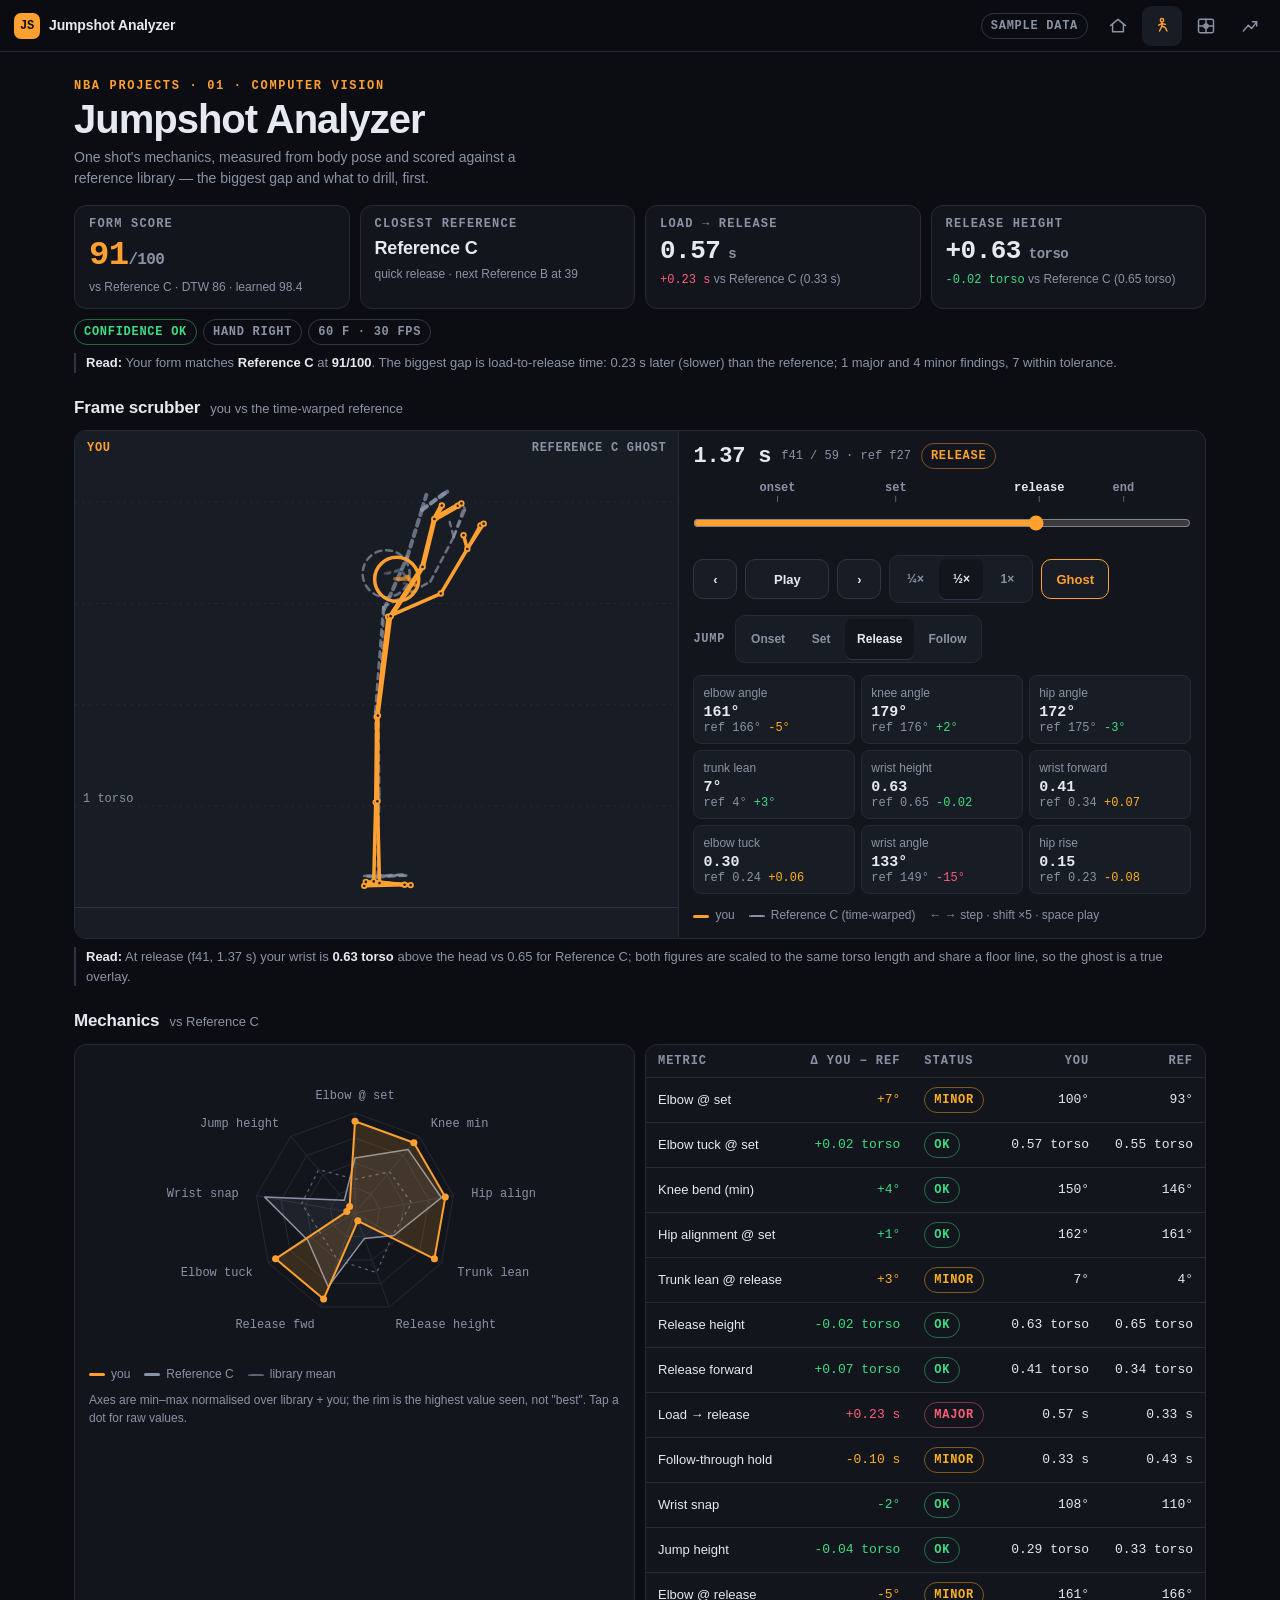
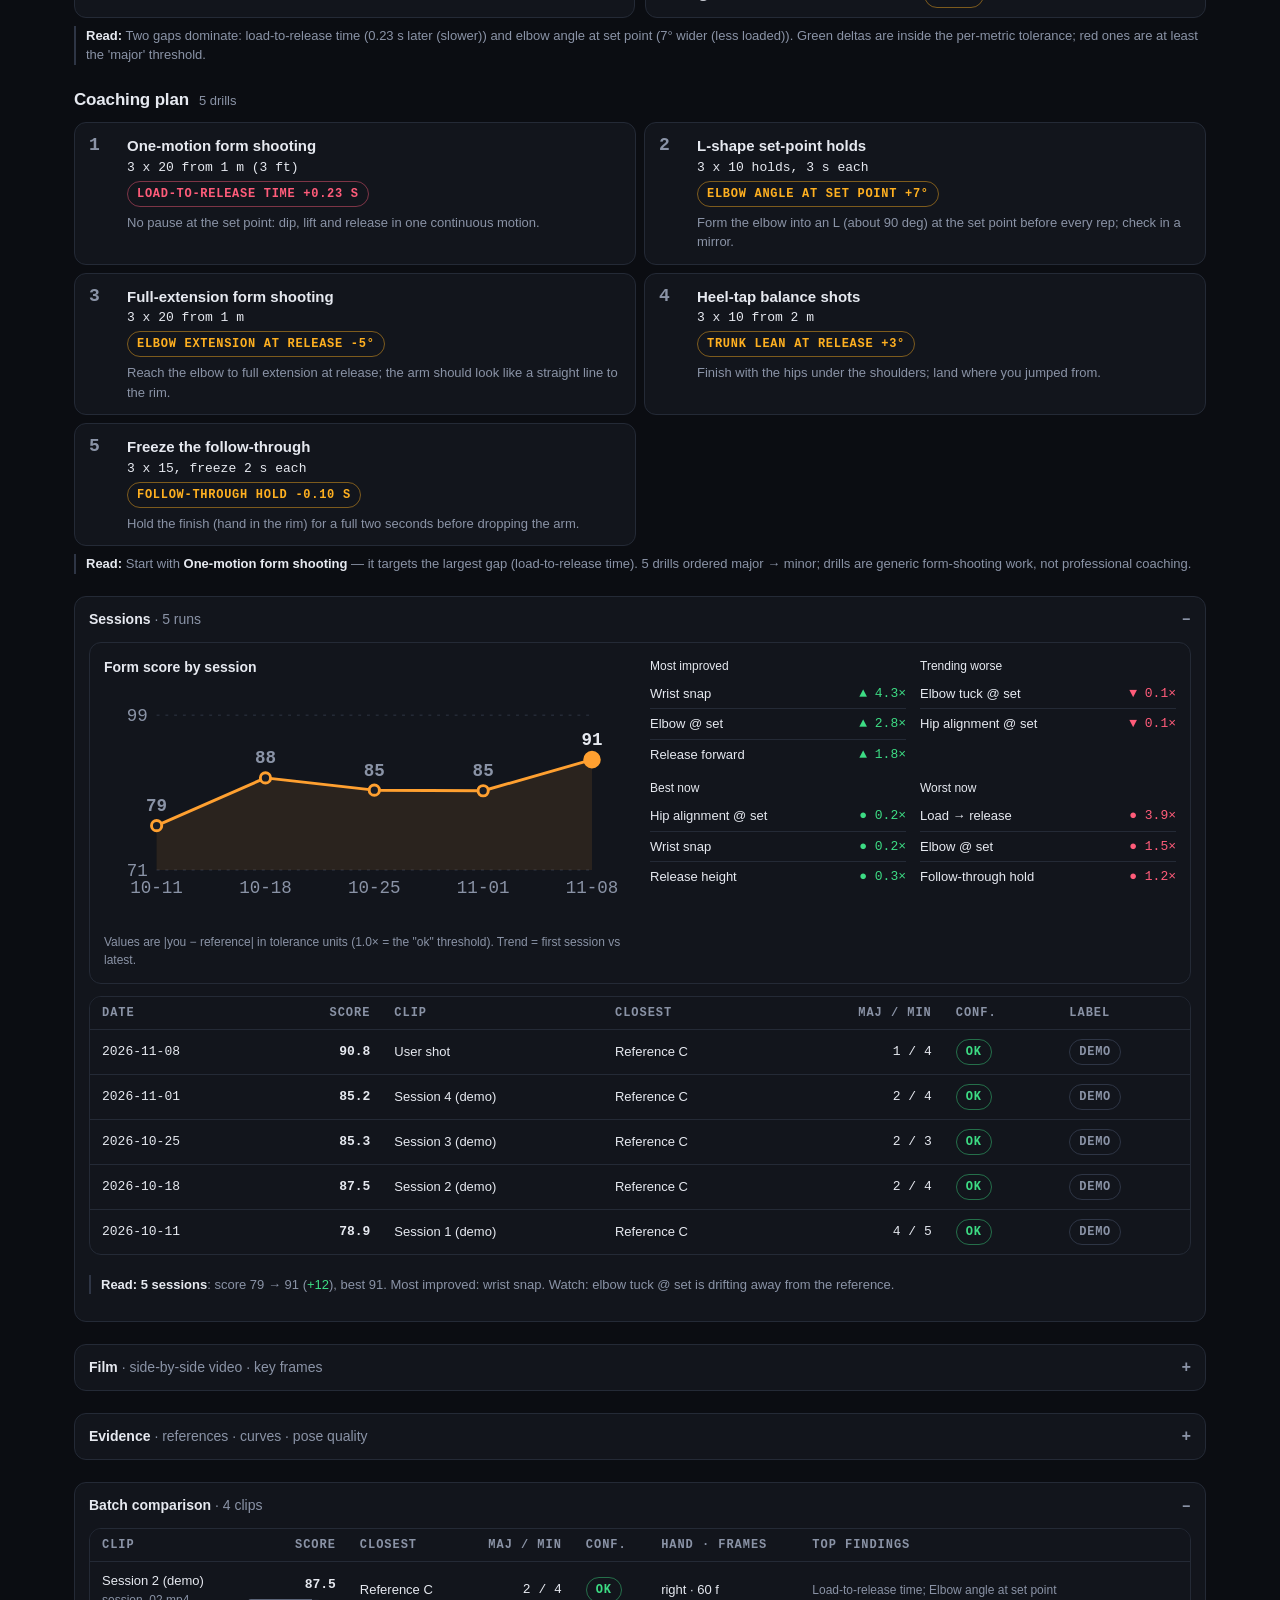
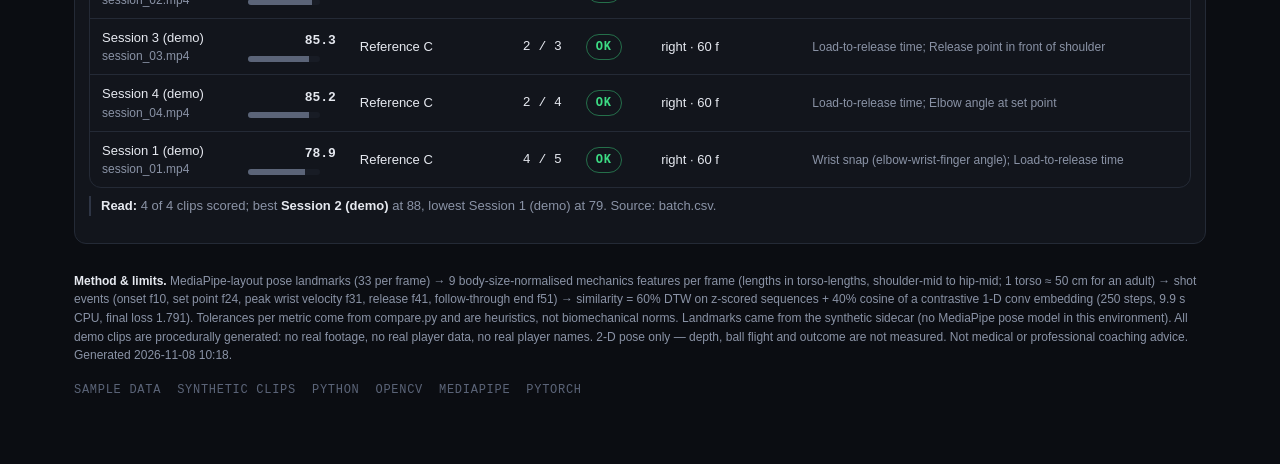
==== commit a8e992d5: "Live NBA data from ESPN public API + daily refresh workflow - Game Predictor: 3 real seasons (3,832 " ====
--- a/site/jumpshot/index.html
+++ b/site/jumpshot/index.html
@@ -318,10 +318,10 @@
       (lengths in torso-lengths, shoulder-mid to hip-mid; 1 torso ≈ 50 cm for an adult) → shot events (onset f10, set point f24,
       peak wrist velocity f31, release f41, follow-through end f51) → similarity =
       60% DTW on z-scored sequences + 40% cosine of a contrastive 1-D conv embedding
-      (250 steps, 2.7 s CPU, final loss 1.791). Tolerances per metric come from
+      (250 steps, 9.9 s CPU, final loss 1.791). Tolerances per metric come from
       compare.py and are heuristics, not biomechanical norms. Landmarks came from the synthetic sidecar (no MediaPipe pose model in this environment). All demo clips are procedurally generated: no real footage, no real
       player data, no real player names. 2-D pose only — depth, ball flight and outcome are not measured. Not medical or professional coaching advice.
-      Generated 2026-11-07 20:19.</div>
+      Generated 2026-11-08 10:18.</div>
     <div class="foot"><span>Sample data</span><span>Synthetic clips</span><span>Python</span><span>OpenCV</span><span>MediaPipe</span><span>PyTorch</span></div>
 </main>
 <script>window.SHOT_DATA = {"features":["elbow_angle","knee_angle","hip_angle","trunk_lean","wrist_height","wrist_forward","elbow_tuck","wrist_angle","hip_rise"],"units":["deg","deg","deg","deg","torso","torso","torso","deg","torso"],"user":{"name":"User shot","fps":30.0,"side":"right","torso":117.86492919921875,"cx":212.51828002929688,"floor":599.8804931640625,"lm":[[[248.10000610351562,250.5],[242.10000610351562,245.60000610351562],[238.6999969482422,241.60000610351562],[235.3000030517578,242.39999389648438],[240.6999969482422,245.3000030517578],[237.39999389648438,242.0],[237.0,242.1999969482422],[225.89999389648438,248.10000610351562],[222.60000610351562,248.0],[242.8000030517578,257.79998779296875],[244.8000030517578,260.1000061035156],[220.39999389648438,291.5],[223.10000610351562,286.20001220703125],[235.8000030517578,352.6000061035156],[246.0,349.3999938964844],[285.70001220703125,315.70001220703125],[284.0,311.1000061035156],[310.29998779296875,298.8999938964844],[301.3999938964844,278.0],[311.70001220703125,295.5],[303.5,278.20001220703125],[289.3999938964844,299.1000061035156],[283.20001220703125,290.3999938964844],[212.0,406.8999938964844],[215.0,408.20001220703125],[218.0,508.20001220703125],[217.10000610351562,504.3999938964844],[210.8000030517578,600.4000244140625],[214.89999389648438,599.2000122070312],[199.10000610351562,600.2000122070312],[199.3000030517578,597.9000244140625],[245.3000030517578,599.0],[247.60000610351562,599.5999755859375]],[[249.8000030517578,248.3000030517578],[243.6999969482422,243.1999969482422],[237.0,241.5],[235.60000610351562,242.6999969482422],[242.8000030517578,247.8000030517578],[235.8000030517578,241.60000610351562],[236.1999969482422,241.3000030517578],[223.39999389648438,248.3000030517578],[225.8000030517578,248.8000030517578],[245.3000030517578,259.70001220703125],[243.5,259.6000061035156],[219.1999969482422,290.29998779296875],[222.60000610351562,290.0],[240.60000610351562,349.1000061035156],[245.6999969482422,349.0],[284.29998779296875,316.8999938964844],[287.29998779296875,305.3999938964844],[311.20001220703125,298.0],[304.79998779296875,278.5],[312.3999938964844,297.1000061035156],[307.20001220703125,277.3999938964844],[289.3999938964844,299.5],[287.8999938964844,288.0],[212.60000610351562,406.79998779296875],[214.6999969482422,403.3999938964844],[219.6999969482422,503.6000061035156],[221.10000610351562,506.29998779296875],[213.6999969482422,596.2000122070312],[215.0,601.5],[199.89999389648438,596.9000244140625],[199.8000030517578,601.4000244140625],[246.8000030517578,598.5],[246.39999389648438,601.4000244140625]],[[248.8000030517578,251.0],[239.1999969482422,240.60000610351562],[241.89999389648438,244.5],[240.0,242.5],[241.89999389648438,243.89999389648438],[239.1999969482422,241.8000030517578],[237.10000610351562,243.3000030517578],[222.1999969482422,247.0],[225.89999389648438,247.6999969482422],[243.39999389648438,258.1000061035156],[244.3000030517578,257.8999938964844],[218.60000610351562,291.5],[222.1999969482422,288.20001220703125],[236.60000610351562,351.29998779296875],[249.8000030517578,348.79998779296875],[285.5,315.70001220703125],[289.29998779296875,305.8999938964844],[312.6000061035156,298.5],[305.0,279.20001220703125],[314.8999938964844,294.8999938964844],[307.3999938964844,276.79998779296875],[291.29998779296875,301.20001220703125],[286.20001220703125,289.70001220703125],[210.89999389648438,407.70001220703125],[212.1999969482422,406.0],[217.1999969482422,503.20001220703125],[224.89999389648438,507.3999938964844],[210.60000610351562,601.7000122070312],[213.10000610351562,599.7000122070312],[199.5,601.0],[204.60000610351562,601.4000244140625],[243.60000610351562,601.5],[249.0,601.7000122070312]],[[248.1999969482422,250.89999389648438],[245.1999969482422,244.60000610351562],[237.89999389648438,243.89999389648438],[239.39999389648438,246.3000030517578],[243.39999389648438,241.39999389648438],[241.8000030517578,244.89999389648438],[241.1999969482422,242.5],[227.10000610351562,248.0],[222.3000030517578,245.39999389648438],[241.8000030517578,259.3999938964844],[246.3000030517578,261.6000061035156],[218.60000610351562,289.0],[223.60000610351562,289.29998779296875],[242.10000610351562,349.8999938964844],[246.10000610351562,350.5],[283.5,315.8999938964844],[289.20001220703125,302.0],[314.29998779296875,295.70001220703125],[307.5,275.70001220703125],[317.20001220703125,289.0],[308.5,275.3999938964844],[290.20001220703125,301.0],[288.1000061035156,287.79998779296875],[209.6999969482422,404.8999938964844],[211.6999969482422,405.3999938964844],[219.89999389648438,507.70001220703125],[222.10000610351562,506.0],[212.5,600.0999755859375],[213.1999969482422,599.9000244140625],[197.6999969482422,600.0999755859375],[200.3000030517578,601.4000244140625],[244.60000610351562,601.0],[249.8000030517578,600.4000244140625]],[[247.60000610351562,252.0],[244.0,243.6999969482422],[239.5,243.5],[240.39999389648438,245.5],[240.8000030517578,245.10000610351562],[240.5,243.3000030517578],[238.39999389648438,241.6999969482422],[222.60000610351562,247.0],[228.0,251.0],[247.89999389648438,261.29998779296875],[244.5,260.5],[222.1999969482422,288.6000061035156],[224.6999969482422,287.20001220703125],[238.10000610351562,349.79998779296875],[251.39999389648438,349.3999938964844],[289.20001220703125,314.3999938964844],[290.29998779296875,304.6000061035156],[314.3999938964844,296.0],[309.3999938964844,279.0],[319.0,291.5],[314.29998779296875,275.5],[295.6000061035156,296.20001220703125],[290.20001220703125,288.3999938964844],[214.1999969482422,405.70001220703125],[213.6999969482422,408.1000061035156],[218.60000610351562,508.3999938964844],[219.1999969482422,505.1000061035156],[214.60000610351562,598.9000244140625],[216.6999969482422,600.2999877929688],[200.5,600.0],[203.3000030517578,598.2000122070312],[246.39999389648438,600.7999877929688],[249.8000030517578,603.5999755859375]],[[249.5,252.6999969482422],[243.1999969482422,241.1999969482422],[239.39999389648438,244.3000030517578],[239.5,239.39999389648438],[241.3000030517578,241.6999969482422],[239.3000030517578,245.10000610351562],[241.1999969482422,244.1999969482422],[223.8000030517578,247.89999389648438],[227.39999389648438,245.10000610351562],[248.5,259.8999938964844],[246.3000030517578,259.29998779296875],[222.1999969482422,290.5],[227.89999389648438,293.3999938964844],[245.0,349.5],[251.6999969482422,345.79998779296875],[289.1000061035156,311.79998779296875],[291.6000061035156,303.8999938964844],[321.5,295.20001220703125],[313.79998779296875,276.29998779296875],[320.1000061035156,293.70001220703125],[312.8999938964844,273.3999938964844],[296.6000061035156,298.70001220703125],[292.6000061035156,287.6000061035156],[211.10000610351562,409.1000061035156],[215.0,406.29998779296875],[220.10000610351562,506.6000061035156],[222.3000030517578,505.5],[211.6999969482422,599.2999877929688],[215.39999389648438,599.4000244140625],[198.6999969482422,597.7000122070312],[203.0,597.4000244140625],[249.5,601.4000244140625],[250.5,599.7000122070312]],[[250.8000030517578,251.89999389648438],[245.8000030517578,244.3000030517578],[238.60000610351562,242.6999969482422],[238.0,241.5],[244.3000030517578,243.8000030517578],[242.39999389648438,241.8000030517578],[238.6999969482422,240.6999969482422],[227.6999969482422,248.1999969482422],[226.3000030517578,249.89999389648438],[244.0,257.8999938964844],[244.5,260.70001220703125],[223.0,288.20001220703125],[225.60000610351562,287.6000061035156],[244.8000030517578,349.6000061035156],[256.8999938964844,345.70001220703125],[295.1000061035156,315.1000061035156],[295.20001220703125,301.5],[320.79998779296875,294.8999938964844],[313.79998779296875,277.6000061035156],[322.5,290.8999938964844],[321.29998779296875,276.29998779296875],[299.8999938964844,294.8999938964844],[296.8999938964844,285.79998779296875],[210.1999969482422,407.1000061035156],[214.89999389648438,405.29998779296875],[216.8000030517578,505.6000061035156],[222.39999389648438,505.79998779296875],[213.5,601.7000122070312],[212.6999969482422,598.4000244140625],[200.8000030517578,599.9000244140625],[202.6999969482422,596.9000244140625],[244.3000030517578,601.2000122070312],[248.5,598.0999755859375]],[[247.39999389648438,247.8000030517578],[244.1999969482422,245.39999389648438],[243.89999389648438,241.8000030517578],[236.89999389648438,245.0],[242.3000030517578,242.5],[240.60000610351562,243.1999969482422],[237.60000610351562,240.39999389648438],[226.8000030517578,246.60000610351562],[224.6999969482422,250.8000030517578],[245.10000610351562,262.20001220703125],[247.39999389648438,260.0],[220.3000030517578,287.8999938964844],[225.6999969482422,286.0],[249.60000610351562,346.0],[253.6999969482422,345.8999938964844],[293.29998779296875,310.20001220703125],[297.1000061035156,301.70001220703125],[323.70001220703125,290.5],[316.79998779296875,277.8999938964844],[327.29998779296875,290.5],[319.1000061035156,277.70001220703125],[303.1000061035156,296.6000061035156],[299.20001220703125,283.5],[209.5,405.8999938964844],[211.8000030517578,407.1000061035156],[218.1999969482422,504.70001220703125],[220.8000030517578,504.3999938964844],[213.10000610351562,599.9000244140625],[216.5,598.0999755859375],[197.10000610351562,601.0999755859375],[199.60000610351562,599.7999877929688],[245.5,600.4000244140625],[251.89999389648438,599.7000122070312]],[[249.39999389648438,252.39999389648438],[242.60000610351562,245.60000610351562],[241.60000610351562,244.60000610351562],[238.6999969482422,243.5],[244.6999969482422,241.6999969482422],[242.0,244.6999969482422],[237.1999969482422,245.1999969482422],[226.3000030517578,250.10000610351562],[223.6999969482422,248.6999969482422],[245.3000030517578,258.0],[245.89999389648438,262.5],[218.0,289.20001220703125],[225.10000610351562,284.8999938964844],[254.89999389648438,345.6000061035156],[256.6000061035156,342.79998779296875],[298.5,305.5],[293.6000061035156,300.0],[325.29998779296875,292.6000061035156],[317.6000061035156,277.79998779296875],[329.20001220703125,288.79998779296875],[320.8999938964844,279.0],[303.6000061035156,293.6000061035156],[297.70001220703125,282.8999938964844],[211.6999969482422,406.79998779296875],[214.39999389648438,405.0],[219.3000030517578,504.5],[224.3000030517578,506.5],[208.8000030517578,600.7000122070312],[215.8000030517578,600.2000122070312],[199.3000030517578,601.7999877929688],[202.60000610351562,598.5999755859375],[246.89999389648438,599.9000244140625],[248.1999969482422,601.2999877929688]],[[251.6999969482422,256.3999938964844],[246.1999969482422,244.1999969482422],[242.6999969482422,243.6999969482422],[239.10000610351562,243.5],[244.89999389648438,246.89999389648438],[240.1999969482422,243.8000030517578],[236.6999969482422,245.8000030517578],[227.1999969482422,246.60000610351562],[226.0,248.10000610351562],[247.0,260.5],[243.39999389648438,262.29998779296875],[221.0,291.3999938964844],[223.8000030517578,286.79998779296875],[256.29998779296875,341.20001220703125],[253.10000610351562,346.0],[301.20001220703125,303.79998779296875],[296.1000061035156,298.20001220703125],[330.5,289.6000061035156],[318.5,280.5],[332.8999938964844,286.70001220703125],[323.70001220703125,276.3999938964844],[303.6000061035156,289.79998779296875],[298.29998779296875,282.6000061035156],[212.39999389648438,409.29998779296875],[215.8000030517578,405.70001220703125],[223.39999389648438,504.29998779296875],[225.60000610351562,506.20001220703125],[212.3000030517578,598.7000122070312],[215.5,601.2000122070312],[200.3000030517578,600.5],[201.10000610351562,598.2999877929688],[246.10000610351562,600.0999755859375],[251.0,599.4000244140625]],[[252.3000030517578,251.1999969482422],[243.10000610351562,243.89999389648438],[241.1999969482422,248.5],[241.8000030517578,245.0],[248.3000030517578,244.39999389648438],[245.5,245.1999969482422],[239.6999969482422,247.0],[226.5,248.10000610351562],[228.89999389648438,247.8000030517578],[246.1999969482422,263.1000061035156],[244.60000610351562,261.79998779296875],[221.89999389648438,290.79998779296875],[225.6999969482422,288.70001220703125],[259.70001220703125,344.1000061035156],[254.89999389648438,348.1000061035156],[301.79998779296875,302.8999938964844],[296.1000061035156,301.6000061035156],[331.20001220703125,281.29998779296875],[321.0,281.79998779296875],[336.1000061035156,282.70001220703125],[325.29998779296875,279.20001220703125],[310.70001220703125,286.20001220703125],[300.8999938964844,282.20001220703125],[209.8000030517578,404.3999938964844],[213.89999389648438,408.1000061035156],[219.10000610351562,504.5],[226.1999969482422,505.29998779296875],[211.6999969482422,598.9000244140625],[213.6999969482422,599.4000244140625],[198.1999969482422,595.7999877929688],[201.6999969482422,602.2000122070312],[247.39999389648438,600.5],[246.5,602.0]],[[254.1999969482422,253.10000610351562],[244.3000030517578,244.39999389648438],[238.6999969482422,245.10000610351562],[238.0,244.6999969482422],[242.0,242.8000030517578],[241.0,243.8000030517578],[239.6999969482422,245.10000610351562],[222.5,249.1999969482422],[226.6999969482422,248.89999389648438],[243.60000610351562,263.8999938964844],[246.89999389648438,259.8999938964844],[221.39999389648438,289.8999938964844],[224.3000030517578,288.8999938964844],[264.29998779296875,340.79998779296875],[258.8999938964844,340.5],[305.70001220703125,297.29998779296875],[293.1000061035156,297.70001220703125],[335.20001220703125,283.1000061035156],[326.70001220703125,281.3999938964844],[341.8999938964844,282.5],[328.79998779296875,275.3999938964844],[315.20001220703125,283.0],[300.8999938964844,280.8999938964844],[213.89999389648438,406.3999938964844],[214.39999389648438,408.6000061035156],[221.6999969482422,504.29998779296875],[224.5,502.20001220703125],[211.89999389648438,599.2999877929688],[214.1999969482422,597.2999877929688],[198.6999969482422,598.7999877929688],[200.10000610351562,600.7000122070312],[245.5,600.5999755859375],[253.5,602.9000244140625]],[[250.1999969482422,252.10000610351562],[241.39999389648438,245.0],[240.5,246.10000610351562],[237.89999389648438,248.3000030517578],[242.0,243.1999969482422],[242.60000610351562,243.5],[238.39999389648438,242.1999969482422],[222.5,250.3000030517578],[227.3000030517578,246.8000030517578],[246.10000610351562,260.5],[246.89999389648438,261.29998779296875],[221.8000030517578,288.29998779296875],[225.89999389648438,288.29998779296875],[267.5,334.5],[265.0,338.3999938964844],[309.8999938964844,292.29998779296875],[298.6000061035156,295.20001220703125],[338.3999938964844,278.8999938964844],[323.29998779296875,278.3999938964844],[340.6000061035156,273.6000061035156],[328.6000061035156,276.0],[316.79998779296875,279.6000061035156],[302.20001220703125,279.8999938964844],[214.1999969482422,407.70001220703125],[214.6999969482422,406.20001220703125],[220.6999969482422,507.20001220703125],[223.0,505.0],[211.3000030517578,597.9000244140625],[214.8000030517578,598.5999755859375],[197.60000610351562,602.5999755859375],[202.3000030517578,600.4000244140625],[245.0,602.0999755859375],[250.39999389648438,599.0999755859375]],[[252.1999969482422,251.6999969482422],[243.0,245.3000030517578],[241.5,246.1999969482422],[244.0,242.1999969482422],[245.5,244.89999389648438],[240.89999389648438,245.89999389648438],[239.3000030517578,242.10000610351562],[226.60000610351562,249.5],[228.1999969482422,247.3000030517578],[245.39999389648438,263.70001220703125],[243.10000610351562,265.79998779296875],[221.0,294.0],[224.8000030517578,289.8999938964844],[270.5,333.79998779296875],[268.79998779296875,339.70001220703125],[311.70001220703125,291.3999938964844],[301.3999938964844,294.8999938964844],[337.8999938964844,272.8999938964844],[330.20001220703125,277.79998779296875],[346.8999938964844,273.3999938964844],[333.20001220703125,276.70001220703125],[319.1000061035156,274.8999938964844],[307.6000061035156,274.20001220703125],[214.39999389648438,408.6000061035156],[212.8000030517578,409.5],[223.8000030517578,506.29998779296875],[228.10000610351562,507.1000061035156],[213.10000610351562,599.0999755859375],[214.1999969482422,596.2000122070312],[199.39999389648438,601.5999755859375],[201.60000610351562,601.2999877929688],[246.39999389648438,600.2999877929688],[249.1999969482422,600.0999755859375]],[[252.3000030517578,252.60000610351562],[243.1999969482422,247.1999969482422],[240.5,244.5],[239.10000610351562,247.6999969482422],[246.1999969482422,248.8000030517578],[239.1999969482422,241.5],[241.60000610351562,242.60000610351562],[224.8000030517578,250.8000030517578],[223.89999389648438,251.0],[248.5,263.3999938964844],[246.0,261.8999938964844],[219.10000610351562,291.5],[224.0,291.8999938964844],[274.6000061035156,329.3999938964844],[272.70001220703125,337.8999938964844],[312.20001220703125,283.3999938964844],[302.79998779296875,288.5],[343.20001220703125,270.0],[330.0,273.79998779296875],[345.79998779296875,269.70001220703125],[334.3999938964844,268.70001220703125],[319.70001220703125,271.5],[309.0,269.20001220703125],[211.3000030517578,406.8999938964844],[214.39999389648438,405.70001220703125],[224.3000030517578,506.29998779296875],[227.8000030517578,507.29998779296875],[213.8000030517578,601.7999877929688],[215.39999389648438,599.7000122070312],[200.5,601.9000244140625],[204.3000030517578,600.0],[247.1999969482422,599.7999877929688],[253.5,601.0]],[[252.3000030517578,252.60000610351562],[243.39999389648438,242.5],[241.1999969482422,243.6999969482422],[239.10000610351562,247.60000610351562],[244.10000610351562,244.1999969482422],[240.10000610351562,246.60000610351562],[241.1999969482422,242.3000030517578],[225.10000610351562,250.60000610351562],[226.6999969482422,249.39999389648438],[244.60000610351562,262.3999938964844],[246.8000030517578,263.5],[222.10000610351562,294.29998779296875],[223.89999389648438,291.5],[279.0,326.79998779296875],[275.29998779296875,330.1000061035156],[317.70001220703125,284.70001220703125],[305.70001220703125,281.3999938964844],[342.3999938964844,269.8999938964844],[332.70001220703125,267.1000061035156],[347.6000061035156,269.79998779296875],[336.79998779296875,261.8999938964844],[322.3999938964844,266.6000061035156],[311.70001220703125,267.1000061035156],[207.8000030517578,408.29998779296875],[213.89999389648438,407.5],[222.6999969482422,506.1000061035156],[230.60000610351562,504.1000061035156],[210.5,600.2000122070312],[213.6999969482422,604.4000244140625],[198.5,602.0999755859375],[202.60000610351562,598.0],[243.60000610351562,598.4000244140625],[246.3000030517578,599.2999877929688]],[[252.10000610351562,253.6999969482422],[242.5,246.89999389648438],[240.39999389648438,246.3000030517578],[240.89999389648438,243.60000610351562],[245.5,245.5],[240.89999389648438,247.39999389648438],[237.3000030517578,245.89999389648438],[223.0,249.3000030517578],[224.5,254.1999969482422],[242.0,267.1000061035156],[247.39999389648438,260.29998779296875],[220.1999969482422,292.20001220703125],[225.39999389648438,296.1000061035156],[280.70001220703125,325.0],[280.6000061035156,327.5],[313.6000061035156,279.6000061035156],[307.0,274.70001220703125],[347.1000061035156,264.6000061035156],[333.79998779296875,260.5],[346.5,264.70001220703125],[338.20001220703125,259.20001220703125],[320.79998779296875,262.79998779296875],[316.6000061035156,257.29998779296875],[206.6999969482422,409.29998779296875],[212.3000030517578,407.79998779296875],[227.60000610351562,506.5],[230.89999389648438,508.70001220703125],[212.10000610351562,600.7000122070312],[215.5,600.9000244140625],[198.5,600.5999755859375],[204.10000610351562,600.0999755859375],[242.3000030517578,599.7999877929688],[249.39999389648438,599.4000244140625]],[[251.60000610351562,255.6999969482422],[241.89999389648438,251.39999389648438],[244.0,244.89999389648438],[239.3000030517578,245.60000610351562],[242.5,246.89999389648438],[240.6999969482422,247.3000030517578],[238.0,247.6999969482422],[226.0,250.10000610351562],[224.39999389648438,249.60000610351562],[248.10000610351562,260.5],[244.60000610351562,261.79998779296875],[217.1999969482422,293.1000061035156],[223.1999969482422,292.20001220703125],[275.5,318.8999938964844],[281.70001220703125,321.0],[318.6000061035156,276.5],[307.5,270.0],[343.70001220703125,260.70001220703125],[334.79998779296875,254.8000030517578],[352.6000061035156,256.8999938964844],[340.0,251.6999969482422],[324.79998779296875,263.1000061035156],[316.8999938964844,249.10000610351562],[215.39999389648438,409.29998779296875],[216.5,410.29998779296875],[229.8000030517578,506.3999938964844],[233.39999389648438,505.6000061035156],[212.89999389648438,599.9000244140625],[213.89999389648438,600.0],[197.0,599.9000244140625],[202.1999969482422,596.5999755859375],[244.5,599.7000122070312],[249.3000030517578,598.5]],[[249.1999969482422,258.5],[244.1999969482422,248.10000610351562],[242.60000610351562,244.3000030517578],[240.8000030517578,247.5],[242.89999389648438,250.0],[243.1999969482422,246.39999389648438],[241.3000030517578,245.10000610351562],[227.6999969482422,251.0],[228.1999969482422,252.10000610351562],[245.6999969482422,265.20001220703125],[245.60000610351562,266.20001220703125],[222.6999969482422,294.8999938964844],[222.0,294.79998779296875],[280.8999938964844,320.5],[283.6000061035156,317.29998779296875],[316.70001220703125,270.5],[303.29998779296875,262.1000061035156],[345.29998779296875,259.3999938964844],[336.3999938964844,248.10000610351562],[351.79998779296875,258.8999938964844],[341.5,246.6999969482422],[325.5,255.3000030517578],[314.8999938964844,249.0],[209.39999389648438,411.70001220703125],[214.89999389648438,410.8999938964844],[230.5,509.0],[235.1999969482422,509.29998779296875],[214.89999389648438,600.5999755859375],[214.89999389648438,595.5999755859375],[196.1999969482422,598.7999877929688],[200.60000610351562,599.2000122070312],[243.60000610351562,598.2000122070312],[247.1999969482422,600.4000244140625]],[[252.3000030517578,259.3999938964844],[242.89999389648438,248.60000610351562],[239.39999389648438,244.89999389648438],[242.8000030517578,244.8000030517578],[242.89999389648438,245.6999969482422],[239.1999969482422,250.5],[239.5,245.39999389648438],[226.39999389648438,254.39999389648438],[224.3000030517578,253.1999969482422],[247.3000030517578,267.70001220703125],[245.0,266.3999938964844],[219.5,293.1000061035156],[224.6999969482422,292.8999938964844],[283.0,315.79998779296875],[285.3999938964844,310.8999938964844],[318.3999938964844,269.29998779296875],[305.79998779296875,255.8000030517578],[352.6000061035156,259.0],[334.70001220703125,239.39999389648438],[353.29998779296875,255.0],[339.20001220703125,239.3000030517578],[326.0,254.39999389648438],[316.1000061035156,241.39999389648438],[212.5,411.0],[216.39999389648438,412.5],[232.8000030517578,504.79998779296875],[234.39999389648438,509.6000061035156],[210.8000030517578,598.9000244140625],[215.89999389648438,601.0999755859375],[199.89999389648438,600.2999877929688],[204.60000610351562,595.2999877929688],[246.89999389648438,598.5999755859375],[251.3000030517578,600.4000244140625]],[[252.89999389648438,258.0],[244.1999969482422,252.5],[241.8000030517578,245.5],[236.5,246.3000030517578],[246.3000030517578,250.5],[244.60000610351562,247.8000030517578],[239.10000610351562,246.89999389648438],[225.1999969482422,255.8000030517578],[222.60000610351562,252.10000610351562],[247.39999389648438,263.1000061035156],[250.6999969482422,262.79998779296875],[222.39999389648438,294.3999938964844],[226.60000610351562,294.3999938964844],[283.5,311.1000061035156],[286.0,303.5],[320.5,268.6000061035156],[302.6000061035156,250.8000030517578],[347.5,252.60000610351562],[335.3999938964844,237.60000610351562],[352.79998779296875,253.1999969482422],[339.0,231.6999969482422],[327.3999938964844,250.89999389648438],[312.3999938964844,234.60000610351562],[208.5,410.6000061035156],[214.10000610351562,407.79998779296875],[232.10000610351562,507.3999938964844],[234.3000030517578,509.29998779296875],[209.5,602.7999877929688],[214.10000610351562,596.0999755859375],[195.5,604.7000122070312],[199.6999969482422,598.0],[243.1999969482422,601.7000122070312],[249.6999969482422,602.2000122070312]],[[251.8000030517578,260.70001220703125],[243.89999389648438,248.0],[239.1999969482422,249.10000610351562],[240.10000610351562,246.39999389648438],[242.39999389648438,247.3000030517578],[236.8000030517578,246.39999389648438],[244.10000610351562,250.60000610351562],[226.8000030517578,257.5],[228.8000030517578,254.10000610351562],[244.10000610351562,264.3999938964844],[248.39999389648438,266.8999938964844],[223.89999389648438,293.70001220703125],[227.10000610351562,295.79998779296875],[283.1000061035156,312.29998779296875],[286.29998779296875,301.0],[317.8999938964844,266.5],[299.5,243.39999389648438],[345.0,251.0],[333.70001220703125,228.0],[349.6000061035156,249.39999389648438],[336.6000061035156,227.10000610351562],[326.70001220703125,249.10000610351562],[315.79998779296875,226.8000030517578],[213.10000610351562,412.29998779296875],[213.89999389648438,412.8999938964844],[236.60000610351562,505.6000061035156],[236.3000030517578,506.70001220703125],[211.1999969482422,598.2999877929688],[216.60000610351562,601.2999877929688],[196.60000610351562,603.0999755859375],[201.60000610351562,601.5],[243.8000030517578,599.4000244140625],[249.60000610351562,602.5999755859375]],[[247.3000030517578,258.70001220703125],[246.3000030517578,249.60000610351562],[240.10000610351562,250.89999389648438],[234.0,253.1999969482422],[248.39999389648438,251.3000030517578],[244.10000610351562,249.0],[237.10000610351562,248.10000610351562],[225.8000030517578,252.10000610351562],[225.10000610351562,252.0],[245.89999389648438,264.29998779296875],[243.10000610351562,265.3999938964844],[219.8000030517578,294.0],[225.10000610351562,296.1000061035156],[284.0,309.6000061035156],[290.8999938964844,296.29998779296875],[318.3999938964844,261.5],[306.1000061035156,243.10000610351562],[346.8999938964844,251.10000610351562],[332.5,230.0],[348.1000061035156,250.10000610351562],[333.1000061035156,228.0],[329.3999938964844,247.3000030517578],[309.1000061035156,225.5],[211.6999969482422,417.3999938964844],[213.8000030517578,410.3999938964844],[233.39999389648438,510.5],[237.89999389648438,511.3999938964844],[210.8000030517578,600.7999877929688],[214.10000610351562,601.4000244140625],[200.1999969482422,602.2999877929688],[203.3000030517578,598.7999877929688],[245.10000610351562,600.7999877929688],[247.8000030517578,598.4000244140625]],[[248.6999969482422,258.29998779296875],[242.39999389648438,245.3000030517578],[241.0,249.39999389648438],[239.1999969482422,246.8000030517578],[244.39999389648438,249.3000030517578],[238.6999969482422,252.3000030517578],[242.60000610351562,246.6999969482422],[227.60000610351562,252.0],[226.8000030517578,256.6000061035156],[245.10000610351562,266.6000061035156],[245.5,269.29998779296875],[222.0,295.70001220703125],[225.0,293.3999938964844],[280.79998779296875,309.20001220703125],[290.1000061035156,296.1000061035156],[323.6000061035156,264.20001220703125],[297.20001220703125,237.0],[350.1000061035156,249.10000610351562],[331.3999938964844,223.39999389648438],[351.3999938964844,246.5],[336.6000061035156,225.6999969482422],[324.8999938964844,246.5],[309.79998779296875,218.89999389648438],[213.39999389648438,412.0],[213.5,414.20001220703125],[235.10000610351562,509.70001220703125],[239.3000030517578,508.29998779296875],[211.0,598.7999877929688],[217.89999389648438,600.0],[197.1999969482422,596.9000244140625],[203.6999969482422,597.5999755859375],[243.89999389648438,601.5],[250.60000610351562,599.0999755859375]],[[250.60000610351562,257.1000061035156],[245.8000030517578,248.39999389648438],[242.5,247.60000610351562],[239.0,247.3000030517578],[247.5,248.6999969482422],[242.5,250.1999969482422],[238.3000030517578,247.3000030517578],[226.8000030517578,254.39999389648438],[226.1999969482422,254.89999389648438],[244.10000610351562,265.29998779296875],[245.8000030517578,266.79998779296875],[220.6999969482422,298.29998779296875],[220.60000610351562,295.8999938964844],[283.70001220703125,307.6000061035156],[288.1000061035156,292.1000061035156],[317.3999938964844,260.20001220703125],[296.79998779296875,235.6999969482422],[347.6000061035156,250.0],[329.79998779296875,220.39999389648438],[351.79998779296875,246.60000610351562],[331.1000061035156,222.39999389648438],[328.20001220703125,245.0],[306.5,219.60000610351562],[210.3000030517578,411.20001220703125],[216.3000030517578,411.6000061035156],[234.89999389648438,507.70001220703125],[238.5,512.5],[213.8000030517578,599.2999877929688],[214.3000030517578,599.0],[198.3000030517578,599.0],[202.5,599.7000122070312],[248.10000610351562,601.2000122070312],[245.3000030517578,600.2999877929688]],[[253.60000610351562,257.8999938964844],[243.89999389648438,249.6999969482422],[243.8000030517578,248.6999969482422],[239.39999389648438,249.10000610351562],[244.60000610351562,246.39999389648438],[238.60000610351562,250.5],[238.6999969482422,246.39999389648438],[225.3000030517578,253.0],[225.0,253.39999389648438],[241.8000030517578,264.5],[247.3000030517578,264.1000061035156],[220.3000030517578,293.5],[223.39999389648438,295.20001220703125],[283.6000061035156,309.70001220703125],[288.20001220703125,292.79998779296875],[318.8999938964844,259.79998779296875],[297.3999938964844,233.39999389648438],[346.5,246.60000610351562],[330.29998779296875,222.1999969482422],[351.79998779296875,243.10000610351562],[332.3999938964844,222.1999969482422],[326.0,244.8000030517578],[307.1000061035156,217.39999389648438],[210.60000610351562,413.70001220703125],[216.0,414.8999938964844],[234.3000030517578,509.20001220703125],[242.1999969482422,510.5],[213.3000030517578,600.2000122070312],[214.1999969482422,602.2000122070312],[200.3000030517578,602.2000122070312],[199.5,599.7999877929688],[243.10000610351562,602.5999755859375],[247.10000610351562,600.2999877929688]],[[250.10000610351562,260.29998779296875],[241.89999389648438,251.39999389648438],[240.6999969482422,251.3000030517578],[240.3000030517578,247.0],[241.1999969482422,249.60000610351562],[242.39999389648438,246.8000030517578],[239.5,246.0],[225.89999389648438,255.60000610351562],[221.39999389648438,252.60000610351562],[245.5,270.3999938964844],[246.8000030517578,266.3999938964844],[219.60000610351562,293.79998779296875],[224.3000030517578,296.3999938964844],[279.8999938964844,310.79998779296875],[289.70001220703125,291.20001220703125],[317.0,258.29998779296875],[301.3999938964844,234.10000610351562],[344.79998779296875,249.1999969482422],[331.20001220703125,219.3000030517578],[351.0,243.8000030517578],[334.79998779296875,220.5],[325.20001220703125,244.6999969482422],[307.70001220703125,215.5],[214.6999969482422,412.1000061035156],[212.39999389648438,411.3999938964844],[234.3000030517578,509.0],[238.3000030517578,508.6000061035156],[209.89999389648438,602.0999755859375],[217.10000610351562,601.2999877929688],[202.0,597.2000122070312],[200.8000030517578,600.7000122070312],[243.10000610351562,601.5999755859375],[251.5,600.7999877929688]],[[251.6999969482422,258.29998779296875],[242.39999389648438,249.5],[239.39999389648438,252.6999969482422],[240.5,248.60000610351562],[241.5,247.89999389648438],[237.1999969482422,250.0],[240.60000610351562,245.89999389648438],[224.0,255.3000030517578],[224.6999969482422,255.39999389648438],[243.10000610351562,264.6000061035156],[243.1999969482422,264.5],[218.8000030517578,294.70001220703125],[223.5,294.3999938964844],[285.1000061035156,303.79998779296875],[284.1000061035156,288.6000061035156],[319.70001220703125,254.6999969482422],[297.8999938964844,230.0],[345.8999938964844,243.10000610351562],[331.3999938964844,217.10000610351562],[351.0,242.8000030517578],[330.79998779296875,214.0],[329.8999938964844,243.1999969482422],[307.5,214.60000610351562],[211.1999969482422,411.0],[214.3000030517578,409.70001220703125],[237.0,506.0],[236.89999389648438,508.79998779296875],[213.60000610351562,598.2999877929688],[213.6999969482422,600.0999755859375],[200.89999389648438,601.9000244140625],[200.6999969482422,601.9000244140625],[245.5,602.7999877929688],[252.8000030517578,599.5]],[[247.8000030517578,257.5],[245.1999969482422,246.6999969482422],[241.60000610351562,247.89999389648438],[240.6999969482422,246.6999969482422],[243.3000030517578,244.39999389648438],[243.1999969482422,249.0],[240.1999969482422,248.1999969482422],[226.5,251.6999969482422],[226.10000610351562,250.10000610351562],[246.1999969482422,267.6000061035156],[245.89999389648438,265.3999938964844],[221.1999969482422,295.3999938964844],[225.8000030517578,296.1000061035156],[283.79998779296875,301.79998779296875],[290.8999938964844,285.29998779296875],[318.20001220703125,255.0],[301.70001220703125,226.89999389648438],[347.20001220703125,239.6999969482422],[329.70001220703125,213.89999389648438],[354.20001220703125,240.10000610351562],[332.8999938964844,212.6999969482422],[323.79998779296875,238.60000610351562],[307.70001220703125,210.60000610351562],[210.1999969482422,412.0],[217.89999389648438,409.79998779296875],[233.39999389648438,506.8999938964844],[237.89999389648438,507.70001220703125],[210.0,599.0],[215.60000610351562,599.7999877929688],[200.10000610351562,598.9000244140625],[205.3000030517578,603.5999755859375],[244.89999389648438,602.4000244140625],[250.5,600.7999877929688]],[[249.5,255.89999389648438],[247.10000610351562,245.89999389648438],[241.5,248.3000030517578],[238.39999389648438,246.60000610351562],[243.6999969482422,247.5],[241.39999389648438,247.6999969482422],[241.10000610351562,246.0],[225.0,248.89999389648438],[228.8000030517578,252.8000030517578],[243.8000030517578,264.6000061035156],[246.60000610351562,263.79998779296875],[219.0,294.6000061035156],[227.3000030517578,295.0],[284.29998779296875,297.29998779296875],[286.8999938964844,277.79998779296875],[320.1000061035156,254.6999969482422],[301.6000061035156,225.0],[344.6000061035156,233.6999969482422],[328.79998779296875,207.10000610351562],[347.29998779296875,232.0],[333.1000061035156,206.89999389648438],[325.20001220703125,232.10000610351562],[307.70001220703125,206.60000610351562],[209.6999969482422,408.29998779296875],[213.39999389648438,408.5],[229.89999389648438,509.1000061035156],[235.39999389648438,506.20001220703125],[214.5,599.9000244140625],[211.5,601.0999755859375],[198.6999969482422,601.5],[201.3000030517578,599.4000244140625],[247.10000610351562,600.0999755859375],[247.6999969482422,598.5]],[[252.60000610351562,254.60000610351562],[244.1999969482422,247.39999389648438],[238.8000030517578,244.3000030517578],[238.39999389648438,248.0],[244.3000030517578,248.89999389648438],[241.60000610351562,246.6999969482422],[241.6999969482422,242.5],[227.39999389648438,249.0],[224.0,252.6999969482422],[245.10000610351562,266.3999938964844],[243.0,263.79998779296875],[221.10000610351562,294.29998779296875],[224.1999969482422,290.8999938964844],[290.0,295.20001220703125],[286.0,274.0],[314.5,248.60000610351562],[296.70001220703125,214.5],[345.79998779296875,231.3000030517578],[325.6000061035156,206.10000610351562],[347.1000061035156,225.5],[330.5,199.8000030517578],[324.8999938964844,231.3000030517578],[306.3999938964844,200.0],[209.39999389648438,405.6000061035156],[215.60000610351562,411.29998779296875],[228.39999389648438,507.29998779296875],[231.6999969482422,506.20001220703125],[209.3000030517578,603.7999877929688],[213.60000610351562,600.2000122070312],[200.0,598.5999755859375],[199.1999969482422,600.2000122070312],[246.0,598.0999755859375],[250.6999969482422,598.5999755859375]],[[250.10000610351562,254.0],[241.89999389648438,244.1999969482422],[239.8000030517578,247.5],[241.3000030517578,248.10000610351562],[244.5,244.60000610351562],[242.10000610351562,245.10000610351562],[239.3000030517578,246.8000030517578],[225.6999969482422,250.89999389648438],[227.39999389648438,253.89999389648438],[245.10000610351562,261.6000061035156],[248.5,263.6000061035156],[218.89999389648438,289.1000061035156],[223.39999389648438,295.1000061035156],[282.6000061035156,290.1000061035156],[283.6000061035156,264.6000061035156],[318.8999938964844,243.39999389648438],[298.0,211.3000030517578],[343.0,227.1999969482422],[325.1000061035156,196.8000030517578],[346.5,221.5],[327.0,197.0],[320.8999938964844,228.89999389648438],[304.0,195.3000030517578],[207.89999389648438,411.1000061035156],[214.5,410.20001220703125],[227.6999969482422,506.20001220703125],[229.6999969482422,506.8999938964844],[210.0,600.0999755859375],[212.5,598.4000244140625],[202.1999969482422,602.2000122070312],[199.6999969482422,597.5],[249.0,602.0999755859375],[250.5,601.7000122070312]],[[249.10000610351562,252.8000030517578],[241.5,244.89999389648438],[240.10000610351562,245.0],[239.0,246.5],[244.1999969482422,243.39999389648438],[241.0,245.89999389648438],[240.0,245.5],[223.6999969482422,250.6999969482422],[225.10000610351562,250.60000610351562],[242.3000030517578,264.79998779296875],[246.5,262.8999938964844],[220.8000030517578,292.3999938964844],[223.0,291.8999938964844],[287.1000061035156,290.5],[283.29998779296875,259.70001220703125],[312.5,241.60000610351562],[291.70001220703125,205.39999389648438],[339.8999938964844,217.3000030517578],[322.70001220703125,188.89999389648438],[349.70001220703125,212.10000610351562],[323.1000061035156,188.3000030517578],[321.6000061035156,220.1999969482422],[299.1000061035156,190.1999969482422],[211.8000030517578,406.1000061035156],[215.5,411.29998779296875],[228.39999389648438,507.0],[227.5,506.0],[214.60000610351562,598.7000122070312],[213.3000030517578,598.5999755859375],[199.39999389648438,598.0],[204.1999969482422,599.0],[247.5,600.0],[247.6999969482422,599.7000122070312]],[[246.6999969482422,257.20001220703125],[242.3000030517578,241.89999389648438],[238.8000030517578,245.39999389648438],[238.39999389648438,244.60000610351562],[246.10000610351562,244.3000030517578],[241.5,245.0],[237.5,245.60000610351562],[221.6999969482422,249.60000610351562],[222.10000610351562,250.10000610351562],[242.0,262.8999938964844],[246.3000030517578,258.0],[219.10000610351562,293.1000061035156],[223.89999389648438,294.6000061035156],[283.5,285.0],[279.5,259.6000061035156],[319.3999938964844,232.39999389648438],[285.20001220703125,199.89999389648438],[339.79998779296875,210.5],[313.29998779296875,182.39999389648438],[344.6000061035156,211.1999969482422],[316.0,180.1999969482422],[317.6000061035156,216.60000610351562],[290.8999938964844,179.89999389648438],[208.60000610351562,408.1000061035156],[215.3000030517578,408.5],[229.5,505.0],[226.3000030517578,505.0],[213.5,603.4000244140625],[215.5,597.7999877929688],[196.89999389648438,598.0999755859375],[201.60000610351562,598.5],[245.8000030517578,602.2000122070312],[248.1999969482422,603.7999877929688]],[[249.8000030517578,253.0],[241.39999389648438,247.0],[239.60000610351562,244.5],[240.0,243.3000030517578],[241.10000610351562,245.39999389648438],[243.0,244.1999969482422],[240.60000610351562,242.60000610351562],[224.6999969482422,248.39999389648438],[225.6999969482422,250.5],[246.3000030517578,262.6000061035156],[247.8000030517578,263.79998779296875],[218.60000610351562,287.20001220703125],[225.8000030517578,289.6000061035156],[283.3999938964844,278.5],[274.8999938964844,253.1999969482422],[316.20001220703125,230.0],[279.20001220703125,194.0],[336.20001220703125,207.8000030517578],[303.79998779296875,176.60000610351562],[338.79998779296875,201.60000610351562],[312.29998779296875,176.60000610351562],[321.20001220703125,214.39999389648438],[286.6000061035156,176.5],[213.3000030517578,409.70001220703125],[213.5,406.8999938964844],[224.10000610351562,508.20001220703125],[227.89999389648438,505.79998779296875],[209.8000030517578,598.5999755859375],[213.1999969482422,599.2999877929688],[199.0,598.5999755859375],[201.5,600.2999877929688],[244.3000030517578,600.2999877929688],[250.10000610351562,600.0999755859375]],[[248.3000030517578,254.39999389648438],[236.3000030517578,244.8000030517578],[240.6999969482422,241.89999389648438],[234.8000030517578,241.39999389648438],[243.3000030517578,245.8000030517578],[242.60000610351562,245.10000610351562],[238.6999969482422,243.3000030517578],[224.0,247.0],[224.39999389648438,246.5],[244.89999389648438,260.79998779296875],[244.10000610351562,258.79998779296875],[219.60000610351562,291.8999938964844],[222.1999969482422,292.29998779296875],[285.6000061035156,280.70001220703125],[272.8999938964844,250.0],[316.8999938964844,225.89999389648438],[271.5,188.8000030517578],[335.70001220703125,195.0],[297.1000061035156,168.5],[338.70001220703125,198.10000610351562],[301.70001220703125,169.0],[316.1000061035156,209.8000030517578],[275.1000061035156,173.6999969482422],[209.8000030517578,408.5],[217.39999389648438,409.29998779296875],[223.39999389648438,508.79998779296875],[226.60000610351562,504.29998779296875],[214.39999389648438,599.2000122070312],[217.0,597.5],[199.8000030517578,602.9000244140625],[201.39999389648438,602.2999877929688],[250.39999389648438,601.4000244140625],[250.10000610351562,597.7999877929688]],[[250.8000030517578,253.5],[243.60000610351562,244.1999969482422],[241.89999389648438,242.39999389648438],[239.10000610351562,243.89999389648438],[245.0,245.60000610351562],[241.0,243.89999389648438],[241.0,242.3000030517578],[226.39999389648438,249.89999389648438],[225.39999389648438,253.3000030517578],[246.0,260.79998779296875],[245.39999389648438,261.8999938964844],[223.0,290.70001220703125],[224.1999969482422,285.3999938964844],[284.1000061035156,272.6000061035156],[269.79998779296875,243.3000030517578],[312.6000061035156,226.3000030517578],[269.6000061035156,186.10000610351562],[332.5,195.60000610351562],[294.0,164.5],[337.20001220703125,194.3000030517578],[292.5,161.5],[313.1000061035156,205.39999389648438],[270.79998779296875,166.3000030517578],[209.8000030517578,407.3999938964844],[212.39999389648438,409.20001220703125],[224.10000610351562,509.6000061035156],[225.5,507.29998779296875],[212.5,600.5],[214.1999969482422,602.0999755859375],[199.39999389648438,601.7999877929688],[200.6999969482422,603.0],[246.10000610351562,601.9000244140625],[250.39999389648438,599.7999877929688]],[[252.8000030517578,252.39999389648438],[246.39999389648438,245.0],[244.3000030517578,243.10000610351562],[241.8000030517578,245.1999969482422],[244.60000610351562,244.8000030517578],[240.0,244.1999969482422],[240.1999969482422,243.5],[224.1999969482422,249.89999389648438],[228.0,247.6999969482422],[248.0,263.29998779296875],[245.0,262.1000061035156],[224.1999969482422,290.0],[227.6999969482422,289.79998779296875],[284.3999938964844,270.5],[271.8999938964844,243.1999969482422],[319.70001220703125,222.89999389648438],[265.29998779296875,184.0],[336.0,195.10000610351562],[293.29998779296875,162.1999969482422],[336.8999938964844,192.6999969482422],[296.8999938964844,159.5],[313.70001220703125,199.1999969482422],[270.3999938964844,167.89999389648438],[209.89999389648438,407.6000061035156],[213.1999969482422,405.29998779296875],[220.5,505.5],[221.3000030517578,504.20001220703125],[209.89999389648438,603.7999877929688],[216.0,600.9000244140625],[198.6999969482422,597.2000122070312],[202.8000030517578,601.0],[242.8000030517578,599.2999877929688],[248.0,603.5]],[[252.6999969482422,251.5],[244.3000030517578,245.39999389648438],[246.1999969482422,242.5],[243.10000610351562,245.39999389648438],[247.60000610351562,245.8000030517578],[242.1999969482422,244.1999969482422],[244.5,241.10000610351562],[233.10000610351562,248.60000610351562],[226.6999969482422,247.0],[252.1999969482422,262.6000061035156],[249.10000610351562,261.1000061035156],[228.89999389648438,288.0],[228.6999969482422,291.1000061035156],[284.8999938964844,268.6000061035156],[269.70001220703125,237.6999969482422],[318.70001220703125,221.3000030517578],[268.20001220703125,180.1999969482422],[335.79998779296875,190.3000030517578],[294.29998779296875,160.6999969482422],[333.1000061035156,186.39999389648438],[301.79998779296875,157.5],[315.1000061035156,200.6999969482422],[273.0,165.8000030517578],[212.10000610351562,409.70001220703125],[211.89999389648438,406.5],[215.89999389648438,508.5],[220.60000610351562,505.5],[210.8000030517578,600.7000122070312],[215.10000610351562,601.5999755859375],[200.89999389648438,600.5],[201.1999969482422,604.2999877929688],[247.10000610351562,600.4000244140625],[250.5,597.7999877929688]],[[259.0,251.6999969482422],[249.89999389648438,246.89999389648438],[247.8000030517578,246.39999389648438],[240.60000610351562,244.3000030517578],[252.39999389648438,244.0],[249.8000030517578,245.10000610351562],[247.5,243.8000030517578],[234.10000610351562,249.8000030517578],[235.39999389648438,246.10000610351562],[252.0,261.70001220703125],[253.8000030517578,261.29998779296875],[225.0,287.3999938964844],[228.89999389648438,289.79998779296875],[288.20001220703125,265.6000061035156],[267.6000061035156,236.10000610351562],[316.79998779296875,218.5],[273.0,176.39999389648438],[334.70001220703125,188.8000030517578],[298.1000061035156,161.1999969482422],[337.6000061035156,186.1999969482422],[301.79998779296875,160.39999389648438],[313.79998779296875,197.5],[276.29998779296875,159.0],[214.8000030517578,407.1000061035156],[212.10000610351562,407.5],[216.39999389648438,509.29998779296875],[220.3000030517578,506.6000061035156],[212.89999389648438,598.4000244140625],[212.8000030517578,601.5],[198.3000030517578,598.5],[202.39999389648438,597.2999877929688],[247.60000610351562,604.7000122070312],[248.1999969482422,600.5999755859375]],[[259.6000061035156,243.3000030517578],[253.3000030517578,236.60000610351562],[253.3000030517578,240.0],[248.3000030517578,235.0],[254.5,236.39999389648438],[248.1999969482422,232.6999969482422],[245.1999969482422,232.39999389648438],[236.60000610351562,236.1999969482422],[236.6999969482422,237.1999969482422],[254.60000610351562,249.60000610351562],[254.10000610351562,250.39999389648438],[227.89999389648438,278.79998779296875],[229.60000610351562,277.3999938964844],[289.70001220703125,251.39999389648438],[267.29998779296875,222.6999969482422],[321.1000061035156,207.1999969482422],[276.20001220703125,168.0],[337.20001220703125,179.0],[304.79998779296875,153.10000610351562],[338.29998779296875,173.3000030517578],[304.8999938964844,150.5],[318.1000061035156,185.8000030517578],[286.5,155.10000610351562],[210.6999969482422,398.5],[214.6999969482422,395.8999938964844],[215.8000030517578,493.1000061035156],[219.1999969482422,495.8999938964844],[212.89999389648438,586.4000244140625],[212.10000610351562,588.4000244140625],[199.8000030517578,591.0999755859375],[200.0,589.9000244140625],[244.6999969482422,588.9000244140625],[250.39999389648438,591.5]],[[257.1000061035156,234.8000030517578],[253.60000610351562,225.6999969482422],[249.89999389648438,228.39999389648438],[247.0,226.0],[253.89999389648438,226.8000030517578],[249.0,224.8000030517578],[251.89999389648438,222.3000030517578],[233.6999969482422,227.5],[238.3000030517578,228.8000030517578],[252.39999389648438,242.6999969482422],[255.39999389648438,243.8000030517578],[226.0,271.6000061035156],[229.0,271.0],[287.29998779296875,244.6999969482422],[266.1000061035156,213.6999969482422],[318.1000061035156,192.89999389648438],[279.79998779296875,158.0],[333.3999938964844,165.5],[307.1000061035156,142.60000610351562],[337.1000061035156,163.39999389648438],[311.20001220703125,139.89999389648438],[313.70001220703125,176.8000030517578],[288.5,142.3000030517578],[212.6999969482422,387.8999938964844],[214.1999969482422,386.6000061035156],[211.60000610351562,487.5],[213.60000610351562,486.20001220703125],[209.3000030517578,579.4000244140625],[216.0,581.2999877929688],[198.3000030517578,584.5999755859375],[200.10000610351562,580.0],[245.1999969482422,583.2999877929688],[252.1999969482422,583.7000122070312]],[[261.6000061035156,227.39999389648438],[251.5,218.5],[254.39999389648438,220.5],[248.6999969482422,221.10000610351562],[252.5,217.8000030517578],[250.3000030517578,214.39999389648438],[249.5,215.60000610351562],[234.8000030517578,220.89999389648438],[234.39999389648438,222.5],[256.6000061035156,237.39999389648438],[253.0,236.0],[226.1999969482422,262.5],[232.8000030517578,264.0],[287.8999938964844,234.89999389648438],[265.70001220703125,207.89999389648438],[318.0,187.89999389648438],[280.29998779296875,156.6999969482422],[334.70001220703125,160.8000030517578],[310.6000061035156,134.8000030517578],[333.20001220703125,154.1999969482422],[311.0,133.8000030517578],[315.70001220703125,168.1999969482422],[283.20001220703125,134.0],[210.39999389648438,379.5],[216.89999389648438,382.5],[213.0,479.0],[215.8000030517578,478.29998779296875],[213.3000030517578,571.9000244140625],[216.8000030517578,572.2000122070312],[200.6999969482422,574.2000122070312],[200.6999969482422,573.9000244140625],[246.10000610351562,576.4000244140625],[251.3000030517578,573.2000122070312]],[[260.6000061035156,221.60000610351562],[253.1999969482422,214.3000030517578],[250.5,214.39999389648438],[244.60000610351562,214.1999969482422],[250.5,217.89999389648438],[251.8000030517578,214.5],[250.6999969482422,214.6999969482422],[234.8000030517578,216.60000610351562],[235.8000030517578,218.89999389648438],[253.3000030517578,231.39999389648438],[253.39999389648438,230.3000030517578],[226.6999969482422,258.5],[232.89999389648438,258.5],[287.1000061035156,231.89999389648438],[262.8999938964844,203.5],[319.20001220703125,183.10000610351562],[279.29998779296875,145.3000030517578],[334.29998779296875,155.60000610351562],[290.0,113.5],[338.3999938964844,149.8000030517578],[293.3999938964844,116.0],[316.1000061035156,161.3000030517578],[276.79998779296875,127.5999984741211],[213.5,377.0],[214.6999969482422,372.79998779296875],[216.1999969482422,479.29998779296875],[216.5,469.8999938964844],[210.60000610351562,571.7000122070312],[210.89999389648438,571.9000244140625],[201.10000610351562,570.7999877929688],[198.6999969482422,568.7000122070312],[247.39999389648438,569.7999877929688],[247.89999389648438,567.5]],[[259.79998779296875,221.6999969482422],[250.39999389648438,209.8000030517578],[249.6999969482422,209.3000030517578],[249.6999969482422,212.1999969482422],[250.39999389648438,211.89999389648438],[249.5,210.10000610351562],[248.1999969482422,211.89999389648438],[231.6999969482422,213.60000610351562],[236.1999969482422,213.8000030517578],[254.39999389648438,226.89999389648438],[251.0,224.1999969482422],[227.5,256.79998779296875],[229.5,253.10000610351562],[286.0,229.60000610351562],[263.3999938964844,198.1999969482422],[320.29998779296875,185.10000610351562],[279.5,143.1999969482422],[335.0,154.39999389648438],[263.6000061035156,111.5999984741211],[337.8999938964844,151.0],[261.5,108.69999694824219],[317.3999938964844,166.39999389648438],[260.20001220703125,136.60000610351562],[209.39999389648438,372.3999938964844],[215.8000030517578,376.1000061035156],[219.0,472.1000061035156],[224.39999389648438,472.20001220703125],[214.10000610351562,565.9000244140625],[215.39999389648438,565.2999877929688],[198.5,567.2999877929688],[202.8000030517578,567.5999755859375],[246.10000610351562,563.2999877929688],[252.0,567.5]],[[258.8999938964844,216.5],[253.6999969482422,211.60000610351562],[250.5,207.60000610351562],[245.1999969482422,206.1999969482422],[249.89999389648438,208.6999969482422],[253.0,208.8000030517578],[247.89999389648438,209.5],[231.10000610351562,213.89999389648438],[234.3000030517578,212.6999969482422],[252.6999969482422,227.89999389648438],[250.0,226.3000030517578],[223.1999969482422,255.39999389648438],[227.60000610351562,251.3000030517578],[289.0,230.60000610351562],[263.29998779296875,199.6999969482422],[324.29998779296875,185.60000610351562],[277.70001220703125,141.39999389648438],[341.79998779296875,159.1999969482422],[246.10000610351562,122.69999694824219],[342.0,155.39999389648438],[245.39999389648438,124.0999984741211],[320.0,165.5],[258.0,144.5],[211.1999969482422,375.1000061035156],[214.10000610351562,371.0],[217.39999389648438,469.5],[222.3000030517578,470.79998779296875],[215.39999389648438,567.0],[213.10000610351562,561.5999755859375],[195.8000030517578,563.9000244140625],[202.60000610351562,563.4000244140625],[247.1999969482422,564.7999877929688],[250.1999969482422,564.0]],[[258.70001220703125,219.60000610351562],[250.6999969482422,210.39999389648438],[249.3000030517578,209.6999969482422],[245.6999969482422,211.0],[250.3000030517578,211.60000610351562],[248.89999389648438,207.60000610351562],[246.6999969482422,207.39999389648438],[231.10000610351562,213.8000030517578],[236.0,212.10000610351562],[252.60000610351562,225.89999389648438],[250.39999389648438,224.8000030517578],[228.89999389648438,253.8000030517578],[228.8000030517578,255.0],[290.5,241.10000610351562],[263.3999938964844,199.0],[328.5,199.5],[276.8999938964844,142.3000030517578],[344.6000061035156,173.6999969482422],[249.0,126.30000305175781],[351.20001220703125,165.8000030517578],[241.89999389648438,121.69999694824219],[326.70001220703125,172.39999389648438],[259.1000061035156,143.39999389648438],[209.39999389648438,371.79998779296875],[212.0,374.8999938964844],[226.8000030517578,467.20001220703125],[225.5,473.1000061035156],[215.5,563.0999755859375],[216.0,564.9000244140625],[199.0,559.0],[203.0,563.7999877929688],[247.3000030517578,563.0],[251.5,564.7999877929688]],[[257.20001220703125,220.8000030517578],[248.89999389648438,214.0],[250.39999389648438,211.1999969482422],[247.60000610351562,208.39999389648438],[252.0,210.6999969482422],[250.5,211.8000030517578],[248.39999389648438,211.5],[232.60000610351562,215.39999389648438],[230.1999969482422,217.3000030517578],[249.89999389648438,230.60000610351562],[254.8000030517578,229.39999389648438],[227.6999969482422,256.6000061035156],[229.89999389648438,256.1000061035156],[289.5,248.0],[263.6000061035156,203.3000030517578],[330.70001220703125,205.39999389648438],[275.29998779296875,145.6999969482422],[348.6000061035156,178.0],[251.89999389648438,124.80000305175781],[352.3999938964844,173.8000030517578],[243.8000030517578,126.80000305175781],[327.8999938964844,187.8000030517578],[256.29998779296875,149.3000030517578],[212.39999389648438,373.8999938964844],[215.6999969482422,375.3999938964844],[225.60000610351562,474.0],[229.3000030517578,473.3999938964844],[211.1999969482422,564.0],[213.0,564.7999877929688],[201.1999969482422,565.2999877929688],[202.8000030517578,563.2999877929688],[250.60000610351562,565.9000244140625],[248.0,566.9000244140625]],[[255.60000610351562,225.8000030517578],[254.0,219.89999389648438],[247.60000610351562,220.3000030517578],[245.5,213.39999389648438],[250.0,218.5],[246.89999389648438,216.89999389648438],[246.60000610351562,215.8000030517578],[232.1999969482422,220.60000610351562],[235.1999969482422,219.6999969482422],[253.0,235.8000030517578],[252.89999389648438,234.10000610351562],[225.6999969482422,261.3999938964844],[226.6999969482422,263.0],[290.20001220703125,257.1000061035156],[262.0,206.89999389648438],[333.8999938964844,215.89999389648438],[275.1000061035156,152.39999389648438],[355.70001220703125,190.5],[248.5,131.8000030517578],[356.5,185.10000610351562],[244.5,129.5],[333.1000061035156,195.10000610351562],[258.20001220703125,151.10000610351562],[212.6999969482422,378.5],[212.89999389648438,374.29998779296875],[229.89999389648438,475.29998779296875],[237.0,476.3999938964844],[211.60000610351562,568.5999755859375],[214.5,566.5999755859375],[197.60000610351562,570.5999755859375],[199.5,567.0],[248.3000030517578,566.0999755859375],[249.5,566.2999877929688]],[[256.0,230.3000030517578],[251.8000030517578,221.1999969482422],[249.8000030517578,224.0],[245.8000030517578,223.5],[247.89999389648438,223.10000610351562],[246.5,218.60000610351562],[243.8000030517578,219.89999389648438],[231.39999389648438,226.8000030517578],[228.5,225.6999969482422],[251.6999969482422,241.6999969482422],[252.6999969482422,236.39999389648438],[225.39999389648438,267.8999938964844],[229.6999969482422,265.6000061035156],[288.3999938964844,265.8999938964844],[260.70001220703125,212.0],[331.5,225.89999389648438],[276.6000061035156,154.0],[355.79998779296875,196.39999389648438],[245.60000610351562,136.10000610351562],[358.5,195.0],[242.6999969482422,134.39999389648438],[336.5,207.89999389648438],[257.20001220703125,159.39999389648438],[210.10000610351562,384.5],[215.5,382.1000061035156],[230.3000030517578,480.5],[233.3000030517578,479.3999938964844],[209.1999969482422,575.7999877929688],[215.5,573.7000122070312],[198.8000030517578,574.0],[202.0,572.4000244140625],[245.39999389648438,569.5],[252.0,571.7999877929688]],[[253.6999969482422,237.3000030517578],[250.3000030517578,228.10000610351562],[247.5,229.6999969482422],[243.60000610351562,229.39999389648438],[248.89999389648438,226.8000030517578],[250.10000610351562,232.3000030517578],[243.3000030517578,228.5],[229.6999969482422,233.0],[230.89999389648438,235.10000610351562],[249.89999389648438,246.5],[250.39999389648438,245.3000030517578],[226.3000030517578,278.20001220703125],[231.6999969482422,272.29998779296875],[286.70001220703125,272.1000061035156],[265.70001220703125,223.0],[332.70001220703125,231.10000610351562],[278.20001220703125,164.60000610351562],[354.0,209.0],[250.39999389648438,150.8000030517578],[358.5,204.0],[247.1999969482422,144.39999389648438],[333.79998779296875,216.0],[260.1000061035156,165.89999389648438],[211.0,389.3999938964844],[213.6999969482422,392.29998779296875],[235.8000030517578,487.8999938964844],[237.1999969482422,488.5],[212.10000610351562,581.7000122070312],[214.89999389648438,581.5],[197.10000610351562,580.4000244140625],[200.60000610351562,580.2999877929688],[244.3000030517578,577.7000122070312],[249.6999969482422,579.5]],[[255.8000030517578,245.8000030517578],[248.60000610351562,236.0],[247.1999969482422,241.1999969482422],[243.3000030517578,235.10000610351562],[252.10000610351562,239.1999969482422],[250.89999389648438,237.3000030517578],[244.10000610351562,234.1999969482422],[231.8000030517578,241.60000610351562],[230.6999969482422,243.39999389648438],[253.1999969482422,255.0],[251.6999969482422,257.1000061035156],[225.3000030517578,282.6000061035156],[228.0,283.29998779296875],[289.79998779296875,285.5],[272.8999938964844,238.89999389648438],[334.29998779296875,251.10000610351562],[291.0,183.6999969482422],[356.6000061035156,224.10000610351562],[268.8999938964844,159.10000610351562],[360.1000061035156,219.6999969482422],[266.0,160.3000030517578],[337.0,227.60000610351562],[272.5,179.10000610351562],[211.8000030517578,400.3999938964844],[213.5,399.8999938964844],[235.89999389648438,499.8999938964844],[238.89999389648438,492.1000061035156],[213.5,588.5999755859375],[211.39999389648438,589.2000122070312],[199.5,585.9000244140625],[199.39999389648438,586.7999877929688],[248.3000030517578,588.7000122070312],[245.8000030517578,590.9000244140625]],[[253.6999969482422,258.6000061035156],[246.39999389648438,251.1999969482422],[248.6999969482422,249.39999389648438],[247.39999389648438,251.0],[248.60000610351562,251.6999969482422],[243.0,248.39999389648438],[247.3000030517578,247.0],[230.60000610351562,254.10000610351562],[233.0,253.39999389648438],[250.6999969482422,265.5],[250.10000610351562,263.0],[224.3000030517578,290.20001220703125],[231.0,294.20001220703125],[291.29998779296875,305.6000061035156],[281.29998779296875,264.5],[331.70001220703125,264.79998779296875],[313.29998779296875,212.5],[356.3999938964844,243.3000030517578],[290.79998779296875,183.10000610351562],[359.6000061035156,242.5],[291.20001220703125,177.8000030517578],[336.1000061035156,248.0],[292.29998779296875,200.0],[210.10000610351562,409.20001220703125],[213.10000610351562,407.70001220703125],[236.8000030517578,507.20001220703125],[238.0,506.5],[211.3000030517578,599.5],[214.6999969482422,598.5],[201.1999969482422,596.7000122070312],[202.8000030517578,598.4000244140625],[246.0,597.0999755859375],[250.39999389648438,598.9000244140625]],[[255.60000610351562,258.0],[247.1999969482422,248.1999969482422],[246.6999969482422,252.3000030517578],[244.5,250.6999969482422],[248.39999389648438,252.39999389648438],[248.3000030517578,248.8000030517578],[247.5,247.5],[230.10000610351562,254.5],[230.10000610351562,254.60000610351562],[246.5,266.0],[250.3000030517578,267.79998779296875],[224.10000610351562,296.6000061035156],[224.1999969482422,295.8999938964844],[286.70001220703125,313.79998779296875],[292.79998779296875,280.79998779296875],[331.0,279.8999938964844],[323.79998779296875,237.0],[355.3999938964844,258.29998779296875],[318.70001220703125,203.89999389648438],[357.1000061035156,255.1999969482422],[316.0,202.3000030517578],[339.6000061035156,262.3999938964844],[310.70001220703125,225.10000610351562],[211.5,411.1000061035156],[213.60000610351562,411.70001220703125],[233.6999969482422,508.79998779296875],[239.0,506.70001220703125],[212.5,597.7000122070312],[213.1999969482422,599.4000244140625],[199.5,602.2000122070312],[204.3000030517578,600.2999877929688],[248.10000610351562,602.5999755859375],[246.60000610351562,599.7999877929688]],[[253.6999969482422,259.29998779296875],[245.60000610351562,250.8000030517578],[244.8000030517578,250.6999969482422],[246.10000610351562,248.89999389648438],[248.6999969482422,247.5],[247.10000610351562,250.3000030517578],[244.8000030517578,248.0],[229.8000030517578,252.89999389648438],[229.5,250.8000030517578],[250.0,265.3999938964844],[251.0,265.20001220703125],[225.10000610351562,294.5],[228.39999389648438,291.8999938964844],[281.6000061035156,324.70001220703125],[289.8999938964844,304.29998779296875],[328.29998779296875,289.29998779296875],[329.20001220703125,260.5],[356.6000061035156,269.5],[330.5,230.5],[357.29998779296875,264.29998779296875],[339.0,224.60000610351562],[333.0,270.70001220703125],[319.3999938964844,245.10000610351562],[210.6999969482422,413.5],[216.3000030517578,410.8999938964844],[233.89999389648438,508.29998779296875],[238.5,506.6000061035156],[212.0,603.5],[214.3000030517578,601.5999755859375],[204.5,602.0],[202.1999969482422,597.5999755859375],[245.1999969482422,598.0],[248.5,601.9000244140625]],[[252.60000610351562,254.60000610351562],[246.3000030517578,251.39999389648438],[245.10000610351562,247.39999389648438],[239.89999389648438,249.89999389648438],[248.1999969482422,248.0],[244.5,245.10000610351562],[243.0,248.10000610351562],[227.3000030517578,253.8000030517578],[229.5,255.89999389648438],[247.3000030517578,268.1000061035156],[250.3000030517578,266.29998779296875],[225.39999389648438,292.79998779296875],[228.1999969482422,292.29998779296875],[275.29998779296875,332.20001220703125],[286.79998779296875,317.6000061035156],[318.29998779296875,300.79998779296875],[331.70001220703125,277.20001220703125],[349.70001220703125,282.79998779296875],[343.0,251.39999389648438],[352.6000061035156,285.0],[341.70001220703125,249.5],[327.8999938964844,283.0],[326.8999938964844,265.1000061035156],[213.39999389648438,408.6000061035156],[213.0,409.79998779296875],[230.10000610351562,504.20001220703125],[237.60000610351562,510.1000061035156],[210.1999969482422,601.0999755859375],[218.6999969482422,597.9000244140625],[199.0,599.9000244140625],[200.5,601.7000122070312],[247.89999389648438,600.9000244140625],[252.39999389648438,600.7000122070312]],[[250.0,252.6999969482422],[244.10000610351562,246.39999389648438],[243.10000610351562,248.60000610351562],[242.3000030517578,244.3000030517578],[243.6999969482422,247.3000030517578],[240.89999389648438,245.60000610351562],[242.6999969482422,241.60000610351562],[225.39999389648438,251.39999389648438],[229.0,251.60000610351562],[247.6999969482422,261.5],[248.8000030517578,264.5],[225.39999389648438,290.5],[226.6999969482422,290.20001220703125],[267.5,339.29998779296875],[277.8999938964844,326.0],[314.70001220703125,313.79998779296875],[327.79998779296875,290.6000061035156],[346.6000061035156,293.5],[348.20001220703125,268.29998779296875],[351.1000061035156,286.70001220703125],[348.3999938964844,260.5],[322.8999938964844,293.6000061035156],[328.0,274.29998779296875],[211.0,410.3999938964844],[214.10000610351562,411.70001220703125],[227.0,506.29998779296875],[233.89999389648438,505.0],[209.8000030517578,595.0999755859375],[215.89999389648438,600.4000244140625],[196.3000030517578,598.2999877929688],[204.10000610351562,600.5999755859375],[244.3000030517578,600.4000244140625],[250.89999389648438,597.5]],[[253.1999969482422,256.1000061035156],[245.6999969482422,244.8000030517578],[242.89999389648438,244.89999389648438],[236.89999389648438,242.1999969482422],[243.0,248.89999389648438],[240.39999389648438,246.0],[238.3000030517578,247.0],[223.5,249.1999969482422],[226.3000030517578,246.10000610351562],[246.3000030517578,264.8999938964844],[246.5,262.3999938964844],[220.3000030517578,291.1000061035156],[226.6999969482422,291.0],[257.79998779296875,345.3999938964844],[272.0,329.29998779296875],[307.20001220703125,313.29998779296875],[324.29998779296875,296.79998779296875],[338.70001220703125,298.8999938964844],[345.79998779296875,269.5],[339.6000061035156,301.20001220703125],[347.6000061035156,269.29998779296875],[316.79998779296875,298.79998779296875],[325.20001220703125,273.29998779296875],[210.0,409.0],[213.0,409.70001220703125],[227.0,506.29998779296875],[228.3000030517578,504.20001220703125],[208.8000030517578,598.5999755859375],[216.10000610351562,597.7000122070312],[197.60000610351562,600.4000244140625],[202.6999969482422,601.5],[246.8000030517578,601.7999877929688],[251.60000610351562,598.7000122070312]],[[249.3000030517578,253.89999389648438],[243.39999389648438,244.89999389648438],[239.1999969482422,245.10000610351562],[237.5,241.10000610351562],[246.1999969482422,243.5],[240.5,244.10000610351562],[239.39999389648438,244.6999969482422],[223.5,248.3000030517578],[224.39999389648438,248.8000030517578],[241.60000610351562,263.0],[244.6999969482422,263.79998779296875],[222.39999389648438,291.5],[227.3000030517578,292.3999938964844],[252.10000610351562,346.70001220703125],[271.8999938964844,333.5],[301.6000061035156,321.20001220703125],[315.79998779296875,298.29998779296875],[330.29998779296875,304.3999938964844],[340.20001220703125,277.6000061035156],[332.3999938964844,303.29998779296875],[343.29998779296875,270.20001220703125],[307.5,305.0],[315.5,284.0],[209.39999389648438,408.20001220703125],[211.5,410.20001220703125],[221.10000610351562,505.3999938964844],[228.89999389648438,505.29998779296875],[211.39999389648438,598.7999877929688],[215.39999389648438,599.7000122070312],[201.0,603.2999877929688],[204.39999389648438,597.9000244140625],[245.3000030517578,602.9000244140625],[251.8000030517578,598.2000122070312]],[[247.6999969482422,253.0],[243.10000610351562,246.5],[240.39999389648438,241.10000610351562],[237.39999389648438,244.8000030517578],[238.60000610351562,242.0],[239.89999389648438,242.1999969482422],[235.10000610351562,239.89999389648438],[228.10000610351562,252.3000030517578],[223.10000610351562,248.6999969482422],[244.3000030517578,261.1000061035156],[241.89999389648438,259.5],[218.8000030517578,291.6000061035156],[220.60000610351562,285.8999938964844],[246.39999389648438,349.20001220703125],[260.79998779296875,345.6000061035156],[297.6000061035156,322.70001220703125],[304.6000061035156,304.3999938964844],[325.20001220703125,309.8999938964844],[329.29998779296875,277.79998779296875],[327.6000061035156,307.1000061035156],[326.1000061035156,278.20001220703125],[305.6000061035156,307.3999938964844],[304.79998779296875,286.79998779296875],[210.5,407.0],[216.1999969482422,408.20001220703125],[220.60000610351562,506.1000061035156],[226.8000030517578,508.6000061035156],[210.5,601.2999877929688],[217.6999969482422,599.5999755859375],[201.3000030517578,595.5999755859375],[201.3000030517578,601.2999877929688],[245.8000030517578,601.4000244140625],[247.89999389648438,598.2999877929688]]],"feats":[[65.61000061035156,175.55999755859375,174.5,3.75,-0.5099999904632568,0.5299999713897705,0.20000000298023224,167.4499969482422,-0.0],[64.44000244140625,172.69000244140625,171.8000030517578,4.039999961853027,-0.49000000953674316,0.5400000214576721,0.20000000298023224,169.0399932861328,0.0],[64.04000091552734,170.75999450683594,169.97000122070312,4.349999904632568,-0.46000000834465027,0.550000011920929,0.20000000298023224,170.91000366210938,0.0],[64.3499984741211,169.75999450683594,169.0,4.699999809265137,-0.44999998807907104,0.5600000023841858,0.20999999344348907,173.14999389648438,0.0],[65.05999755859375,170.7100067138672,169.5399932861328,5.199999809265137,-0.4300000071525574,0.550000011920929,0.2199999988079071,175.75,-0.0],[66.5199966430664,172.58999633789062,170.1199951171875,5.659999847412109,-0.4399999976158142,0.5600000023841858,0.2199999988079071,177.0,-0.0],[69.16000366210938,171.9199981689453,169.7100067138672,5.619999885559082,-0.4399999976158142,0.5799999833106995,0.23999999463558197,179.52999877929688,-0.0],[69.80999755859375,170.3800048828125,169.47999572753906,5.170000076293945,-0.41999998688697815,0.5899999737739563,0.25,176.66000366210938,0.0],[68.7300033569336,169.22000122070312,169.22999572753906,4.880000114440918,-0.4099999964237213,0.6000000238418579,0.25,172.57000732421875,0.0],[68.41000366210938,167.8300018310547,168.77000427246094,4.659999847412109,-0.4000000059604645,0.6000000238418579,0.25,169.8699951171875,-0.0],[69.45999908447266,167.74000549316406,169.47000122070312,4.539999961853027,-0.3799999952316284,0.5899999737739563,0.25999999046325684,165.69000244140625,-0.0],[72.01000213623047,167.14999389648438,168.5500030517578,4.78000020980835,-0.38999998569488525,0.6000000238418579,0.28999999165534973,163.66000366210938,-0.009999999776482582],[74.44999694824219,166.8699951171875,167.99000549316406,4.510000228881836,-0.3799999952316284,0.6100000143051147,0.33000001311302185,159.1300048828125,-0.009999999776482582],[77.62000274658203,165.75999450683594,167.8800048828125,4.320000171661377,-0.3400000035762787,0.6399999856948853,0.3700000047683716,156.7899932861328,-0.009999999776482582],[79.95999908447266,163.3300018310547,165.88999938964844,5.46999979019165,-0.3100000023841858,0.6700000166893005,0.4099999964237213,153.8300018310547,-0.009999999776482582],[83.55000305175781,161.14999389648438,165.1300048828125,5.179999828338623,-0.25,0.6899999976158142,0.4399999976158142,151.57000732421875,-0.009999999776482582],[86.86000061035156,159.67999267578125,165.13999938964844,5.070000171661377,-0.18000000715255737,0.699999988079071,0.4699999988079071,146.30999755859375,-0.019999999552965164],[89.5,157.7899932861328,164.97999572753906,4.349999904632568,-0.10999999940395355,0.7099999785423279,0.5,141.00999450683594,-0.029999999329447746],[91.69000244140625,157.11000061035156,165.3300018310547,4.070000171661377,-0.03999999910593033,0.699999988079071,0.5099999904632568,137.6300048828125,-0.029999999329447746],[93.2699966430664,156.5500030517578,164.5500030517578,4.579999923706055,0.029999999329447746,0.6700000166893005,0.5099999904632568,134.19000244140625,-0.03999999910593033],[97.93000030517578,155.67999267578125,162.72000122070312,5.619999885559082,0.07999999821186066,0.6600000262260437,0.5099999904632568,133.63999938964844,-0.03999999910593033],[99.73999786376953,154.5,160.7899932861328,5.519999980926514,0.11999999731779099,0.6399999856948853,0.5199999809265137,130.72000122070312,-0.05000000074505806],[100.4000015258789,153.05999755859375,160.6999969482422,5.320000171661377,0.15000000596046448,0.6399999856948853,0.5400000214576721,125.2300033569336,-0.05000000074505806],[99.75,151.27000427246094,161.64999389648438,4.400000095367432,0.17000000178813934,0.6399999856948853,0.5600000023841858,119.94000244140625,-0.05999999865889549],[100.38999938964844,150.30999755859375,161.74000549316406,4.079999923706055,0.1899999976158142,0.6399999856948853,0.5699999928474426,117.70999908447266,-0.05999999865889549],[101.61000061035156,150.4600067138672,161.5,3.9800000190734863,0.20999999344348907,0.6299999952316284,0.550000011920929,118.45999908447266,-0.05000000074505806],[105.02999877929688,151.4499969482422,162.2899932861328,3.9000000953674316,0.2199999988079071,0.6399999856948853,0.550000011920929,122.93000030517578,-0.05000000074505806],[108.98999786376953,152.02999877929688,161.0399932861328,4.46999979019165,0.23999999463558197,0.6399999856948853,0.5299999713897705,126.91999816894531,-0.03999999910593033],[111.7699966430664,154.24000549316406,162.3699951171875,4.869999885559082,0.25999999046325684,0.6399999856948853,0.5299999713897705,128.97000122070312,-0.029999999329447746],[117.04000091552734,155.5,163.72999572753906,5.210000038146973,0.28999999165534973,0.6299999952316284,0.5199999809265137,129.35000610351562,-0.019999999552965164],[122.3499984741211,157.8300018310547,164.9199981689453,5.099999904632568,0.3199999928474426,0.6299999952316284,0.5199999809265137,128.88999938964844,-0.019999999552965164],[126.18000030517578,161.32000732421875,167.02000427246094,4.860000133514404,0.3700000047683716,0.6100000143051147,0.5099999904632568,129.58999633789062,-0.019999999552965164],[127.7300033569336,163.58999633789062,168.10000610351562,4.519999980926514,0.41999998688697815,0.5799999833106995,0.5,127.16999816894531,-0.019999999552965164],[129.4199981689453,164.99000549316406,168.7100067138672,4.099999904632568,0.46000000834465027,0.5199999809265137,0.4699999988079071,125.29000091552734,-0.019999999552965164],[128.8000030517578,165.41000366210938,168.82000732421875,4.079999923706055,0.5099999904632568,0.4699999988079071,0.4399999976158142,125.41999816894531,-0.019999999552965164],[129.4199981689453,166.41000366210938,168.55999755859375,4.619999885559082,0.550000011920929,0.4099999964237213,0.4099999964237213,126.19999694824219,-0.009999999776482582],[130.55999755859375,168.19000244140625,168.32000732421875,5.690000057220459,0.5699999928474426,0.3700000047683716,0.38999998569488525,125.55999755859375,-0.009999999776482582],[134.1199951171875,170.25999450683594,167.86000061035156,6.659999847412109,0.5899999737739563,0.3400000035762787,0.3700000047683716,125.48999786376953,-0.019999999552965164],[140.44000244140625,170.24000549316406,166.67999267578125,7.5,0.6100000143051147,0.3400000035762787,0.3499999940395355,124.97000122070312,-0.009999999776482582],[147.4499969482422,172.9600067138672,168.33999633789062,7.369999885559082,0.6299999952316284,0.3700000047683716,0.3400000035762787,123.91999816894531,0.019999999552965164],[155.5399932861328,175.6699981689453,170.25999450683594,7.230000019073486,0.6399999856948853,0.4000000059604645,0.3199999928474426,127.80000305175781,0.07000000029802322],[161.10000610351562,178.8000030517578,171.9499969482422,7.21999979019165,0.6299999952316284,0.4099999964237213,0.30000001192092896,133.3800048828125,0.15000000596046448],[165.05999755859375,179.07000732421875,172.08999633789062,7.710000038146973,0.6399999856948853,0.4099999964237213,0.2800000011920929,150.97000122070312,0.2199999988079071],[165.57000732421875,176.66000366210938,171.25,7.21999979019165,0.6399999856948853,0.4099999964237213,0.2800000011920929,178.52000427246094,0.25999999046325684],[164.3800048828125,172.0500030517578,168.94000244140625,7.449999809265137,0.6499999761581421,0.4099999964237213,0.2800000011920929,141.0800018310547,0.2800000011920929],[161.7100067138672,168.92999267578125,167.63999938964844,7.409999847412109,0.6600000262260437,0.4099999964237213,0.28999999165534973,116.08999633789062,0.28999999165534973],[159.64999389648438,164.19000244140625,165.4199981689453,7.269999980926514,0.6399999856948853,0.4099999964237213,0.30000001192092896,107.7699966430664,0.2800000011920929],[160.91000366210938,161.30999755859375,163.89999389648438,7.159999847412109,0.6399999856948853,0.4000000059604645,0.28999999165534973,105.9800033569336,0.27000001072883606],[162.27999877929688,157.86000061035156,161.77999877929688,7.519999980926514,0.6499999761581421,0.3799999952316284,0.27000001072883606,109.37999725341797,0.25],[160.64999389648438,154.4199981689453,160.4499969482422,7.090000152587891,0.6399999856948853,0.38999998569488525,0.2800000011920929,109.52999877929688,0.20000000298023224],[160.63999938964844,152.69000244140625,158.33999633789062,7.610000133514404,0.6100000143051147,0.4399999976158142,0.30000001192092896,109.72000122070312,0.12999999523162842],[154.69000244140625,151.5399932861328,157.92999267578125,7.480000019073486,0.5199999809265137,0.550000011920929,0.3700000047683716,112.62999725341797,0.05000000074505806],[145.8000030517578,149.6199951171875,157.9199981689453,6.960000038146973,0.3799999952316284,0.6800000071525574,0.46000000834465027,123.68000030517578,-0.009999999776482582],[136.3300018310547,150.5,158.9199981689453,6.510000228881836,0.1899999976158142,0.8100000023841858,0.5199999809265137,132.16000366210938,-0.03999999910593033],[125.16999816894531,152.0500030517578,159.6999969482422,6.489999771118164,-0.009999999776482582,0.8700000047683716,0.5299999713897705,143.50999450683594,-0.03999999910593033],[116.87000274658203,154.7899932861328,161.19000244140625,6.090000152587891,-0.18000000715255737,0.8799999952316284,0.5,154.47999572753906,-0.03999999910593033],[110.87999725341797,157.77000427246094,160.85000610351562,6.739999771118164,-0.28999999165534973,0.8500000238418579,0.4399999976158142,161.0500030517578,-0.029999999329447746],[102.37000274658203,160.83999633789062,162.92999267578125,6.25,-0.3700000047683716,0.8199999928474426,0.4000000059604645,166.0500030517578,-0.029999999329447746],[93.81999969482422,164.07000732421875,166.0,5.320000171661377,-0.4099999964237213,0.7699999809265137,0.3700000047683716,169.97000122070312,-0.019999999552965164],[84.48999786376953,167.42999267578125,170.02999877929688,3.9200000762939453,-0.4099999964237213,0.699999988079071,0.3400000035762787,173.24000549316406,-0.009999999776482582]],"events":{"onset":10,"set_point":24,"peak":31,"release":41,"follow_through":46,"follow_through_end":51},"mirrored":false},"ref":{"name":"Reference C \u2014 quick release","fps":30.0,"side":"right","torso":118.08943176269531,"cx":212.45968627929688,"floor":599.8035888671875,"lm":[[[250.5,252.6999969482422],[238.5,243.8000030517578],[239.6999969482422,243.89999389648438],[236.1999969482422,239.0],[241.0,244.89999389648438],[238.89999389648438,241.89999389648438],[234.5,240.39999389648438],[223.1999969482422,248.1999969482422],[222.39999389648438,248.6999969482422],[247.89999389648438,259.3999938964844],[244.1999969482422,258.70001220703125],[219.3000030517578,289.0],[222.60000610351562,288.8999938964844],[236.6999969482422,352.70001220703125],[244.8000030517578,350.1000061035156],[284.0,317.1000061035156],[287.0,308.79998779296875],[310.79998779296875,297.29998779296875],[305.8999938964844,279.1000061035156],[313.79998779296875,296.1000061035156],[306.8999938964844,277.8999938964844],[291.70001220703125,299.20001220703125],[286.1000061035156,288.29998779296875],[210.89999389648438,407.20001220703125],[214.5,404.0],[219.0,506.5],[223.89999389648438,506.20001220703125],[211.5,598.0],[214.6999969482422,600.0999755859375],[200.10000610351562,598.7999877929688],[201.0,600.9000244140625],[245.8000030517578,597.5999755859375],[250.5,598.9000244140625]],[[249.0,252.3000030517578],[243.10000610351562,243.3000030517578],[236.6999969482422,243.39999389648438],[236.39999389648438,242.1999969482422],[242.10000610351562,244.6999969482422],[238.60000610351562,242.10000610351562],[238.89999389648438,242.60000610351562],[222.1999969482422,247.8000030517578],[224.0,248.60000610351562],[242.8000030517578,260.29998779296875],[245.8000030517578,263.1000061035156],[219.8000030517578,290.79998779296875],[222.60000610351562,290.79998779296875],[236.10000610351562,348.3999938964844],[248.5,348.70001220703125],[285.8999938964844,315.8999938964844],[287.6000061035156,307.8999938964844],[313.0,294.70001220703125],[305.79998779296875,281.6000061035156],[313.8999938964844,296.5],[306.3999938964844,275.6000061035156],[289.5,298.0],[287.6000061035156,288.1000061035156],[209.6999969482422,407.0],[214.0,407.79998779296875],[218.10000610351562,508.1000061035156],[221.89999389648438,505.3999938964844],[212.5,600.9000244140625],[213.5,600.2000122070312],[196.8000030517578,602.0999755859375],[202.10000610351562,600.9000244140625],[247.60000610351562,601.5999755859375],[250.3000030517578,598.7000122070312]],[[248.3000030517578,254.1999969482422],[241.0,241.3000030517578],[241.5,244.1999969482422],[238.1999969482422,241.89999389648438],[241.60000610351562,244.0],[239.10000610351562,244.1999969482422],[237.89999389648438,243.8000030517578],[223.10000610351562,249.1999969482422],[222.8000030517578,248.10000610351562],[245.0,262.0],[247.3000030517578,259.79998779296875],[219.8000030517578,288.8999938964844],[222.60000610351562,290.0],[238.39999389648438,349.79998779296875],[245.89999389648438,351.3999938964844],[287.1000061035156,317.20001220703125],[288.6000061035156,309.3999938964844],[313.29998779296875,296.79998779296875],[307.20001220703125,279.70001220703125],[316.3999938964844,294.8999938964844],[309.20001220703125,278.1000061035156],[290.20001220703125,297.79998779296875],[286.70001220703125,289.0],[211.60000610351562,407.0],[213.6999969482422,409.0],[218.10000610351562,504.8999938964844],[220.89999389648438,506.8999938964844],[211.39999389648438,599.2000122070312],[216.0,598.7999877929688],[198.39999389648438,599.0999755859375],[201.89999389648438,598.5999755859375],[247.1999969482422,600.2000122070312],[250.1999969482422,601.2000122070312]],[[249.1999969482422,250.10000610351562],[243.3000030517578,243.60000610351562],[242.10000610351562,243.10000610351562],[238.1999969482422,242.8000030517578],[242.6999969482422,242.5],[239.89999389648438,244.0],[235.89999389648438,243.5],[225.3000030517578,246.60000610351562],[222.3000030517578,247.1999969482422],[245.60000610351562,260.20001220703125],[244.8000030517578,259.6000061035156],[221.8000030517578,291.20001220703125],[223.60000610351562,289.3999938964844],[241.5,348.6000061035156],[249.5,347.5],[288.1000061035156,314.6000061035156],[288.5,308.79998779296875],[315.79998779296875,295.70001220703125],[308.8999938964844,280.29998779296875],[318.5,294.5],[310.29998779296875,277.20001220703125],[294.29998779296875,300.1000061035156],[286.6000061035156,287.1000061035156],[211.3000030517578,408.0],[213.1999969482422,407.29998779296875],[220.3000030517578,506.3999938964844],[223.6999969482422,504.29998779296875],[209.39999389648438,602.0999755859375],[215.1999969482422,599.9000244140625],[198.6999969482422,600.0],[200.8000030517578,598.9000244140625],[246.8000030517578,599.0999755859375],[248.8000030517578,600.7000122070312]],[[250.6999969482422,252.5],[244.0,241.39999389648438],[242.1999969482422,242.6999969482422],[239.3000030517578,243.0],[243.10000610351562,242.6999969482422],[241.6999969482422,241.8000030517578],[239.10000610351562,243.1999969482422],[224.8000030517578,247.3000030517578],[225.8000030517578,246.10000610351562],[246.89999389648438,259.6000061035156],[245.60000610351562,261.3999938964844],[220.39999389648438,288.70001220703125],[224.89999389648438,290.3999938964844],[248.10000610351562,350.5],[250.6999969482422,347.8999938964844],[291.5,311.6000061035156],[289.8999938964844,303.5],[320.29998779296875,294.5],[309.6000061035156,281.29998779296875],[322.29998779296875,292.79998779296875],[315.6000061035156,278.20001220703125],[296.6000061035156,295.1000061035156],[293.29998779296875,287.20001220703125],[212.10000610351562,406.5],[214.0,406.70001220703125],[219.5,504.1000061035156],[220.6999969482422,503.79998779296875],[211.10000610351562,599.4000244140625],[217.1999969482422,598.7000122070312],[197.8000030517578,598.7999877929688],[204.3000030517578,600.7999877929688],[246.10000610351562,599.9000244140625],[250.60000610351562,603.5]],[[251.10000610351562,252.5],[242.8000030517578,241.1999969482422],[242.1999969482422,242.5],[239.39999389648438,244.8000030517578],[242.8000030517578,243.39999389648438],[242.60000610351562,242.6999969482422],[238.0,241.39999389648438],[221.8000030517578,248.89999389648438],[226.39999389648438,248.39999389648438],[245.0,259.1000061035156],[247.60000610351562,261.3999938964844],[220.39999389648438,289.6000061035156],[223.0,290.20001220703125],[251.60000610351562,346.3999938964844],[251.5,349.29998779296875],[295.1000061035156,311.1000061035156],[293.20001220703125,303.79998779296875],[322.5,292.0],[314.6000061035156,280.3999938964844],[325.6000061035156,291.70001220703125],[318.29998779296875,277.70001220703125],[300.1000061035156,294.70001220703125],[294.79998779296875,286.6000061035156],[212.10000610351562,408.79998779296875],[217.39999389648438,408.1000061035156],[219.1999969482422,505.6000061035156],[221.6999969482422,503.3999938964844],[212.6999969482422,600.4000244140625],[214.5,600.9000244140625],[199.1999969482422,600.2000122070312],[202.3000030517578,600.7000122070312],[247.60000610351562,599.4000244140625],[248.60000610351562,599.5]],[[249.3000030517578,253.0],[245.60000610351562,245.60000610351562],[241.89999389648438,242.39999389648438],[238.8000030517578,241.39999389648438],[242.39999389648438,244.5],[241.5,242.39999389648438],[241.10000610351562,242.3000030517578],[226.39999389648438,248.39999389648438],[225.0,248.8000030517578],[247.89999389648438,259.3999938964844],[247.89999389648438,261.70001220703125],[222.6999969482422,287.29998779296875],[225.6999969482422,290.0],[255.3000030517578,343.20001220703125],[255.1999969482422,345.1000061035156],[299.1000061035156,308.29998779296875],[291.79998779296875,302.3999938964844],[327.8999938964844,289.1000061035156],[317.8999938964844,280.79998779296875],[331.6000061035156,288.70001220703125],[317.8999938964844,278.8999938964844],[305.6000061035156,290.5],[297.79998779296875,286.29998779296875],[211.0,406.29998779296875],[215.1999969482422,406.6000061035156],[220.6999969482422,505.1000061035156],[223.8000030517578,507.1000061035156],[211.10000610351562,601.2000122070312],[214.8000030517578,601.5],[200.10000610351562,600.0],[203.60000610351562,599.7999877929688],[246.3000030517578,601.0],[249.5,599.5]],[[251.60000610351562,254.10000610351562],[245.10000610351562,246.0],[241.10000610351562,244.60000610351562],[239.5,241.60000610351562],[244.10000610351562,245.5],[244.0,243.8000030517578],[242.6999969482422,245.0],[226.0,248.39999389648438],[226.10000610351562,248.89999389648438],[243.6999969482422,261.20001220703125],[246.6999969482422,262.79998779296875],[221.6999969482422,289.6000061035156],[223.60000610351562,289.1000061035156],[259.20001220703125,342.8999938964844],[254.10000610351562,345.5],[301.29998779296875,304.1000061035156],[293.8999938964844,301.8999938964844],[328.20001220703125,287.20001220703125],[321.29998779296875,284.79998779296875],[334.1000061035156,284.5],[321.5,280.29998779296875],[306.70001220703125,286.70001220703125],[299.70001220703125,285.20001220703125],[211.39999389648438,405.79998779296875],[213.1999969482422,406.3999938964844],[219.60000610351562,505.70001220703125],[223.10000610351562,506.3999938964844],[211.60000610351562,599.9000244140625],[216.0,599.4000244140625],[199.3000030517578,599.0],[204.1999969482422,600.5999755859375],[247.8000030517578,601.7000122070312],[250.1999969482422,600.4000244140625]],[[250.89999389648438,254.0],[244.8000030517578,241.8000030517578],[240.8000030517578,239.8000030517578],[239.1999969482422,241.89999389648438],[243.89999389648438,245.6999969482422],[242.3000030517578,243.1999969482422],[239.60000610351562,242.89999389648438],[224.60000610351562,249.10000610351562],[227.39999389648438,247.3000030517578],[248.39999389648438,261.1000061035156],[246.10000610351562,261.70001220703125],[222.10000610351562,290.0],[225.1999969482422,289.8999938964844],[263.3999938964844,338.70001220703125],[255.0,346.1000061035156],[306.6000061035156,299.1000061035156],[293.70001220703125,302.70001220703125],[334.6000061035156,286.1000061035156],[322.5,283.20001220703125],[335.79998779296875,278.6000061035156],[325.29998779296875,281.70001220703125],[312.79998779296875,283.20001220703125],[300.0,285.3999938964844],[210.89999389648438,408.6000061035156],[214.0,406.29998779296875],[218.10000610351562,504.79998779296875],[225.0,507.29998779296875],[212.5,598.7000122070312],[215.0,601.2999877929688],[200.3000030517578,599.7000122070312],[201.0,600.9000244140625],[246.10000610351562,600.7999877929688],[251.5,600.9000244140625]],[[251.1999969482422,252.8000030517578],[242.60000610351562,245.6999969482422],[241.8000030517578,243.60000610351562],[239.1999969482422,242.3000030517578],[244.1999969482422,245.3000030517578],[243.0,245.60000610351562],[238.8000030517578,242.89999389648438],[224.8000030517578,250.1999969482422],[224.8000030517578,248.89999389648438],[245.60000610351562,260.29998779296875],[246.89999389648438,262.79998779296875],[220.39999389648438,288.70001220703125],[225.89999389648438,290.8999938964844],[266.5,335.3999938964844],[256.70001220703125,346.0],[305.5,293.3999938964844],[294.3999938964844,299.8999938964844],[336.6000061035156,280.0],[321.6000061035156,286.70001220703125],[340.3999938964844,277.0],[329.0,284.29998779296875],[314.8999938964844,278.6000061035156],[303.1000061035156,282.8999938964844],[214.1999969482422,406.1000061035156],[216.0,407.29998779296875],[220.1999969482422,504.8999938964844],[224.5,505.0],[211.60000610351562,599.9000244140625],[214.8000030517578,599.7999877929688],[196.0,599.7000122070312],[203.0,602.0],[245.39999389648438,601.2000122070312],[249.60000610351562,601.5]],[[249.39999389648438,253.60000610351562],[242.39999389648438,243.39999389648438],[239.0,246.39999389648438],[238.0,243.60000610351562],[240.5,244.8000030517578],[240.0,245.1999969482422],[239.3000030517578,241.0],[226.8000030517578,248.89999389648438],[226.10000610351562,248.8000030517578],[244.1999969482422,261.70001220703125],[245.89999389648438,262.8999938964844],[219.8000030517578,290.6000061035156],[225.0,287.8999938964844],[269.29998779296875,332.0],[259.70001220703125,344.70001220703125],[312.1000061035156,290.1000061035156],[295.8999938964844,297.3999938964844],[340.70001220703125,272.1000061035156],[325.5,287.3999938964844],[340.70001220703125,272.79998779296875],[330.29998779296875,285.3999938964844],[318.6000061035156,271.20001220703125],[303.6000061035156,285.5],[211.3000030517578,404.5],[212.8000030517578,407.5],[223.0,508.6000061035156],[227.60000610351562,505.8999938964844],[211.6999969482422,600.2999877929688],[214.3000030517578,598.5999755859375],[197.1999969482422,601.5999755859375],[202.5,598.4000244140625],[247.10000610351562,600.2999877929688],[250.10000610351562,600.2000122070312]],[[247.1999969482422,253.5],[243.10000610351562,244.5],[238.0,242.6999969482422],[236.5,244.3000030517578],[242.0,247.5],[239.1999969482422,245.39999389648438],[237.89999389648438,243.60000610351562],[225.0,251.60000610351562],[223.5,249.10000610351562],[243.6999969482422,261.1000061035156],[243.6999969482422,260.3999938964844],[219.5,289.6000061035156],[224.1999969482422,290.5],[271.79998779296875,331.20001220703125],[263.8999938964844,340.8999938964844],[310.1000061035156,283.79998779296875],[295.79998779296875,293.0],[340.29998779296875,269.29998779296875],[326.5,280.5],[342.5,268.0],[333.0,282.20001220703125],[316.6000061035156,268.8999938964844],[306.79998779296875,279.1000061035156],[209.1999969482422,407.1000061035156],[213.6999969482422,406.6000061035156],[224.10000610351562,508.0],[228.6999969482422,507.79998779296875],[211.10000610351562,598.2000122070312],[215.1999969482422,600.2000122070312],[200.8000030517578,600.0],[202.39999389648438,600.7000122070312],[247.0,600.2999877929688],[249.3000030517578,599.4000244140625]],[[247.60000610351562,254.8000030517578],[241.0,244.5],[238.39999389648438,247.5],[233.89999389648438,244.89999389648438],[237.1999969482422,245.10000610351562],[237.5,244.89999389648438],[234.1999969482422,243.10000610351562],[223.10000610351562,250.39999389648438],[223.60000610351562,249.3000030517578],[243.60000610351562,264.3999938964844],[242.8000030517578,263.3999938964844],[219.1999969482422,289.70001220703125],[223.6999969482422,289.8999938964844],[273.20001220703125,324.70001220703125],[270.70001220703125,333.29998779296875],[311.70001220703125,280.3999938964844],[299.29998779296875,285.5],[341.70001220703125,264.29998779296875],[329.20001220703125,274.0],[344.29998779296875,264.20001220703125],[332.3999938964844,275.1000061035156],[317.79998779296875,265.79998779296875],[307.8999938964844,270.3999938964844],[211.5,410.70001220703125],[213.10000610351562,408.79998779296875],[228.89999389648438,507.3999938964844],[230.6999969482422,505.79998779296875],[213.10000610351562,600.9000244140625],[217.1999969482422,598.5],[199.10000610351562,598.7999877929688],[204.10000610351562,600.0],[246.8000030517578,600.7000122070312],[252.0,598.2999877929688]],[[245.60000610351562,254.6999969482422],[239.8000030517578,248.1999969482422],[237.60000610351562,248.1999969482422],[233.89999389648438,246.0],[239.6999969482422,248.39999389648438],[237.0,247.6999969482422],[236.60000610351562,247.39999389648438],[222.1999969482422,251.8000030517578],[220.0,253.8000030517578],[239.5,264.0],[242.3000030517578,265.6000061035156],[219.60000610351562,291.6000061035156],[221.60000610351562,294.1000061035156],[276.5,321.0],[274.8999938964844,326.29998779296875],[309.20001220703125,277.1000061035156],[301.0,274.5],[340.20001220703125,262.0],[331.79998779296875,262.79998779296875],[341.70001220703125,261.79998779296875],[334.6000061035156,262.79998779296875],[318.1000061035156,258.70001220703125],[311.0,260.3999938964844],[210.1999969482422,412.0],[213.39999389648438,410.1000061035156],[231.1999969482422,508.20001220703125],[236.60000610351562,510.1000061035156],[211.8000030517578,601.0999755859375],[214.10000610351562,600.0],[197.60000610351562,599.4000244140625],[200.8000030517578,600.7999877929688],[247.89999389648438,598.2000122070312],[247.1999969482422,596.4000244140625]],[[244.39999389648438,255.39999389648438],[237.1999969482422,250.60000610351562],[238.3000030517578,247.6999969482422],[234.0,247.6999969482422],[237.3000030517578,247.89999389648438],[234.8000030517578,249.6999969482422],[234.39999389648438,249.6999969482422],[219.5,252.89999389648438],[219.8000030517578,253.8000030517578],[241.10000610351562,264.1000061035156],[241.3000030517578,267.1000061035156],[217.5,295.5],[220.6999969482422,293.29998779296875],[278.0,321.70001220703125],[282.0,319.8999938964844],[308.70001220703125,273.79998779296875],[302.6000061035156,265.20001220703125],[340.1000061035156,257.6000061035156],[331.5,251.89999389648438],[342.29998779296875,257.5],[333.79998779296875,251.10000610351562],[319.0,255.8000030517578],[309.1000061035156,251.60000610351562],[211.8000030517578,412.20001220703125],[214.8000030517578,411.70001220703125],[233.6999969482422,507.5],[238.0,509.20001220703125],[212.6999969482422,601.2999877929688],[215.89999389648438,600.4000244140625],[198.60000610351562,601.0999755859375],[201.89999389648438,598.2999877929688],[246.10000610351562,599.5999755859375],[248.1999969482422,599.5]],[[244.1999969482422,258.8999938964844],[238.10000610351562,248.60000610351562],[232.6999969482422,250.10000610351562],[236.60000610351562,249.3000030517578],[236.5,249.8000030517578],[235.60000610351562,249.8000030517578],[233.8000030517578,247.8000030517578],[220.5,251.8000030517578],[219.8000030517578,254.10000610351562],[236.8000030517578,265.1000061035156],[238.89999389648438,267.20001220703125],[217.5,295.8999938964844],[218.6999969482422,295.0],[275.70001220703125,318.5],[279.6000061035156,312.6000061035156],[311.6000061035156,272.1000061035156],[297.70001220703125,255.1999969482422],[338.3999938964844,256.5],[327.1000061035156,241.1999969482422],[342.6000061035156,254.1999969482422],[329.20001220703125,240.8000030517578],[317.8999938964844,254.3000030517578],[306.3999938964844,239.1999969482422],[211.3000030517578,412.3999938964844],[215.39999389648438,411.70001220703125],[237.39999389648438,506.8999938964844],[240.0,508.3999938964844],[212.3000030517578,601.5999755859375],[214.3000030517578,601.4000244140625],[197.39999389648438,598.7999877929688],[203.5,598.2000122070312],[245.6999969482422,601.0],[249.60000610351562,600.5999755859375]],[[241.8000030517578,260.5],[238.0,250.39999389648438],[234.60000610351562,249.5],[233.60000610351562,250.60000610351562],[237.10000610351562,250.0],[235.39999389648438,250.8000030517578],[232.39999389648438,251.0],[217.60000610351562,255.60000610351562],[218.5,255.6999969482422],[238.6999969482422,268.29998779296875],[240.5,268.1000061035156],[214.8000030517578,294.79998779296875],[217.39999389648438,295.1000061035156],[277.8999938964844,318.8999938964844],[284.6000061035156,304.70001220703125],[311.29998779296875,266.70001220703125],[295.3999938964844,245.60000610351562],[337.20001220703125,254.5],[323.0,231.89999389648438],[341.6000061035156,253.39999389648438],[327.1000061035156,231.60000610351562],[315.1000061035156,253.39999389648438],[302.6000061035156,229.60000610351562],[210.89999389648438,415.5],[212.60000610351562,417.20001220703125],[239.3000030517578,508.5],[243.8000030517578,511.0],[211.8000030517578,601.2000122070312],[216.3000030517578,600.7999877929688],[200.10000610351562,599.9000244140625],[202.60000610351562,598.5999755859375],[246.60000610351562,599.0],[249.0,600.9000244140625]],[[244.1999969482422,260.8999938964844],[237.8000030517578,250.8000030517578],[235.10000610351562,249.60000610351562],[232.6999969482422,248.6999969482422],[235.8000030517578,250.60000610351562],[232.5,252.6999969482422],[231.89999389648438,250.8000030517578],[219.0,256.79998779296875],[218.5,255.5],[237.3000030517578,268.70001220703125],[238.5,267.8999938964844],[213.89999389648438,296.20001220703125],[219.10000610351562,296.79998779296875],[275.8999938964844,317.0],[283.1000061035156,301.8999938964844],[309.6000061035156,268.29998779296875],[292.29998779296875,243.8000030517578],[340.29998779296875,256.20001220703125],[320.29998779296875,227.60000610351562],[339.29998779296875,250.60000610351562],[326.0,228.10000610351562],[319.1000061035156,252.60000610351562],[302.1000061035156,226.6999969482422],[210.89999389648438,415.79998779296875],[214.39999389648438,415.0],[240.3000030517578,510.3999938964844],[241.8000030517578,509.3999938964844],[211.10000610351562,601.0],[215.60000610351562,598.5999755859375],[198.1999969482422,599.0999755859375],[204.39999389648438,600.2000122070312],[244.39999389648438,599.5],[248.89999389648438,600.9000244140625]],[[243.1999969482422,258.3999938964844],[235.8000030517578,250.3000030517578],[234.39999389648438,250.3000030517578],[231.1999969482422,250.0],[234.60000610351562,252.39999389648438],[232.8000030517578,249.60000610351562],[230.89999389648438,251.3000030517578],[218.0,254.0],[218.6999969482422,255.0],[240.39999389648438,267.5],[240.0,268.8999938964844],[218.0,296.29998779296875],[220.60000610351562,294.5],[277.29998779296875,316.5],[285.5,299.1000061035156],[311.0,266.29998779296875],[291.70001220703125,240.5],[339.29998779296875,251.89999389648438],[323.1000061035156,227.3000030517578],[342.3999938964844,251.8000030517578],[326.20001220703125,223.6999969482422],[318.1000061035156,253.89999389648438],[301.29998779296875,225.39999389648438],[210.1999969482422,414.70001220703125],[214.1999969482422,416.0],[239.3000030517578,509.79998779296875],[243.8000030517578,512.5],[209.8000030517578,601.4000244140625],[215.5,599.5999755859375],[200.39999389648438,599.5999755859375],[202.89999389648438,599.5],[246.1999969482422,599.5999755859375],[250.10000610351562,600.9000244140625]],[[243.5,256.6000061035156],[239.5,248.10000610351562],[235.10000610351562,250.10000610351562],[232.6999969482422,247.8000030517578],[238.6999969482422,249.5],[232.89999389648438,250.5],[231.8000030517578,247.89999389648438],[220.3000030517578,253.3000030517578],[219.60000610351562,254.8000030517578],[240.3000030517578,267.5],[240.8000030517578,266.70001220703125],[215.89999389648438,293.6000061035156],[219.6999969482422,294.70001220703125],[277.3999938964844,311.6000061035156],[282.1000061035156,295.8999938964844],[312.6000061035156,264.3999938964844],[292.5,237.3000030517578],[339.0,248.8000030517578],[324.79998779296875,221.39999389648438],[344.29998779296875,246.10000610351562],[325.79998779296875,220.6999969482422],[317.8999938964844,245.5],[301.79998779296875,219.89999389648438],[209.5,414.29998779296875],[214.60000610351562,412.29998779296875],[237.3000030517578,509.8999938964844],[240.5,509.79998779296875],[212.6999969482422,601.2999877929688],[215.89999389648438,599.0999755859375],[201.10000610351562,600.2000122070312],[204.0,601.7999877929688],[244.1999969482422,601.0],[250.5,599.0999755859375]],[[246.10000610351562,256.6000061035156],[240.89999389648438,248.3000030517578],[236.6999969482422,246.10000610351562],[235.0,246.3000030517578],[242.1999969482422,245.39999389648438],[236.8000030517578,248.3000030517578],[234.39999389648438,246.10000610351562],[219.89999389648438,252.60000610351562],[220.3000030517578,251.0],[243.5,264.1000061035156],[241.60000610351562,264.70001220703125],[216.39999389648438,294.6000061035156],[219.89999389648438,291.79998779296875],[281.29998779296875,306.0],[285.8999938964844,284.29998779296875],[312.3999938964844,255.60000610351562],[295.1000061035156,227.8000030517578],[340.29998779296875,238.1999969482422],[324.0,212.10000610351562],[344.5,235.6999969482422],[327.6000061035156,211.0],[319.0,239.39999389648438],[302.1000061035156,210.60000610351562],[211.39999389648438,410.29998779296875],[212.5,410.8999938964844],[233.39999389648438,508.29998779296875],[237.0,509.3999938964844],[213.0,599.9000244140625],[215.0,601.7000122070312],[198.6999969482422,600.0],[202.3000030517578,598.7000122070312],[245.3000030517578,600.7000122070312],[249.1999969482422,598.7999877929688]],[[247.8000030517578,254.5],[242.10000610351562,246.60000610351562],[238.10000610351562,246.1999969482422],[236.0,245.10000610351562],[243.6999969482422,246.1999969482422],[238.6999969482422,244.8000030517578],[236.39999389648438,244.10000610351562],[223.60000610351562,251.10000610351562],[222.60000610351562,251.5],[243.10000610351562,263.70001220703125],[243.6999969482422,262.70001220703125],[216.1999969482422,290.70001220703125],[224.0,292.5],[282.1000061035156,297.6000061035156],[283.0,272.0],[315.79998779296875,249.3000030517578],[291.8999938964844,217.0],[339.5,230.0],[320.8999938964844,198.89999389648438],[342.5,224.1999969482422],[323.0,199.5],[318.0,228.5],[298.3999938964844,198.6999969482422],[211.5,408.3999938964844],[214.3000030517578,408.5],[229.3000030517578,504.70001220703125],[233.1999969482422,506.70001220703125],[211.6999969482422,601.0999755859375],[214.1999969482422,600.5],[198.5,600.5],[204.10000610351562,599.5999755859375],[246.1999969482422,601.7000122070312],[249.8000030517578,600.5999755859375]],[[249.89999389648438,255.5],[240.3000030517578,246.10000610351562],[240.1999969482422,244.3000030517578],[236.10000610351562,244.8000030517578],[242.5,245.5],[240.0,245.89999389648438],[236.10000610351562,244.10000610351562],[224.1999969482422,251.89999389648438],[225.39999389648438,249.39999389648438],[245.10000610351562,262.29998779296875],[245.1999969482422,261.0],[219.0,290.79998779296875],[222.5,290.70001220703125],[283.20001220703125,288.6000061035156],[281.70001220703125,263.8999938964844],[317.3999938964844,238.89999389648438],[285.3999938964844,203.89999389648438],[339.5,217.89999389648438],[310.70001220703125,186.10000610351562],[342.6000061035156,213.3000030517578],[314.79998779296875,185.8000030517578],[316.5,222.5],[288.70001220703125,184.5],[210.6999969482422,408.1000061035156],[213.3000030517578,409.5],[227.5,507.3999938964844],[228.8000030517578,505.79998779296875],[210.5,601.9000244140625],[214.39999389648438,599.0999755859375],[200.8000030517578,599.7000122070312],[201.0,600.2000122070312],[247.10000610351562,600.0],[249.89999389648438,601.0]],[[250.39999389648438,255.6999969482422],[242.6999969482422,244.8000030517578],[242.10000610351562,245.8000030517578],[237.3000030517578,242.60000610351562],[242.5,244.5],[242.5,244.89999389648438],[238.1999969482422,245.5],[225.89999389648438,248.5],[224.10000610351562,249.8000030517578],[244.6999969482422,261.6000061035156],[244.89999389648438,260.0],[220.6999969482422,290.1000061035156],[223.3000030517578,292.1000061035156],[284.20001220703125,279.8999938964844],[277.0,253.3000030517578],[316.5,231.8000030517578],[271.6000061035156,194.0],[336.6000061035156,206.8000030517578],[296.70001220703125,174.3000030517578],[336.79998779296875,204.39999389648438],[296.3999938964844,171.60000610351562],[317.70001220703125,212.0],[276.29998779296875,176.1999969482422],[211.3000030517578,407.20001220703125],[214.89999389648438,407.1000061035156],[223.0,505.29998779296875],[225.6999969482422,507.3999938964844],[212.1999969482422,601.7999877929688],[213.3000030517578,599.2999877929688],[200.0,601.0],[201.3000030517578,598.5],[246.60000610351562,599.5999755859375],[251.6999969482422,598.7999877929688]],[[247.0,252.5],[242.60000610351562,245.39999389648438],[240.3000030517578,243.6999969482422],[237.39999389648438,244.10000610351562],[241.89999389648438,243.6999969482422],[239.0,244.3000030517578],[237.6999969482422,244.1999969482422],[223.6999969482422,251.1999969482422],[224.6999969482422,249.39999389648438],[243.3000030517578,262.5],[245.10000610351562,260.79998779296875],[221.0,289.79998779296875],[225.10000610351562,291.5],[283.5,272.20001220703125],[268.8999938964844,245.1999969482422],[311.3999938964844,222.60000610351562],[257.70001220703125,188.6999969482422],[329.8999938964844,196.89999389648438],[283.70001220703125,160.8000030517578],[333.8999938964844,193.1999969482422],[281.3999938964844,159.60000610351562],[310.0,204.1999969482422],[261.20001220703125,167.8000030517578],[210.10000610351562,408.3999938964844],[214.8000030517578,406.20001220703125],[221.60000610351562,505.1000061035156],[224.1999969482422,505.0],[211.6999969482422,600.4000244140625],[213.10000610351562,601.0999755859375],[197.6999969482422,600.9000244140625],[201.0,600.5],[247.3000030517578,599.2999877929688],[247.5,597.9000244140625]],[[249.10000610351562,239.8000030517578],[242.1999969482422,231.89999389648438],[240.1999969482422,228.8000030517578],[239.10000610351562,233.1999969482422],[241.8000030517578,232.8000030517578],[239.5,234.0],[234.60000610351562,230.1999969482422],[224.60000610351562,237.3000030517578],[223.89999389648438,236.89999389648438],[243.5,249.1999969482422],[244.89999389648438,251.5],[218.89999389648438,280.70001220703125],[222.6999969482422,279.6000061035156],[282.0,252.5],[261.70001220703125,226.5],[309.8999938964844,204.39999389648438],[257.79998779296875,168.1999969482422],[324.20001220703125,174.10000610351562],[281.0,145.5],[327.79998779296875,169.0],[283.29998779296875,142.6999969482422],[306.3999938964844,186.8000030517578],[259.70001220703125,148.3000030517578],[211.1999969482422,396.0],[211.89999389648438,396.8999938964844],[214.3000030517578,493.1000061035156],[221.60000610351562,494.5],[213.60000610351562,587.0999755859375],[214.5,588.4000244140625],[198.89999389648438,587.5],[202.89999389648438,588.0999755859375],[245.0,588.5999755859375],[251.5,588.7999877929688]],[[248.10000610351562,230.8000030517578],[238.89999389648438,224.10000610351562],[241.3000030517578,223.89999389648438],[236.8000030517578,220.5],[240.39999389648438,222.89999389648438],[238.6999969482422,223.6999969482422],[237.5,221.39999389648438],[222.5,227.0],[223.1999969482422,226.89999389648438],[243.60000610351562,238.10000610351562],[244.8000030517578,239.6999969482422],[219.10000610351562,269.0],[223.6999969482422,267.0],[277.5,238.8000030517578],[253.89999389648438,213.39999389648438],[307.0,188.39999389648438],[259.1000061035156,155.39999389648438],[316.5,157.0],[286.3999938964844,137.0],[319.3999938964844,153.3000030517578],[288.8999938964844,135.5],[301.20001220703125,169.89999389648438],[267.6000061035156,136.0],[212.0,385.6000061035156],[215.5,386.1000061035156],[213.1999969482422,484.8999938964844],[218.3000030517578,484.70001220703125],[211.6999969482422,579.7000122070312],[214.0,580.9000244140625],[197.39999389648438,581.2000122070312],[202.6999969482422,579.7000122070312],[247.10000610351562,581.5999755859375],[247.5,578.9000244140625]],[[247.1999969482422,225.0],[240.5,215.0],[240.3000030517578,217.10000610351562],[235.39999389648438,217.1999969482422],[240.1999969482422,216.5],[241.10000610351562,215.6999969482422],[239.3000030517578,216.3000030517578],[225.39999389648438,221.0],[222.0,220.5],[244.3000030517578,232.1999969482422],[245.3000030517578,231.5],[220.1999969482422,260.0],[221.3000030517578,262.20001220703125],[275.20001220703125,230.10000610351562],[248.1999969482422,201.5],[302.3999938964844,177.89999389648438],[265.3999938964844,146.39999389648438],[315.70001220703125,146.5],[289.3999938964844,128.60000610351562],[314.29998779296875,143.10000610351562],[294.8999938964844,125.30000305175781],[297.70001220703125,160.5],[270.6000061035156,128.89999389648438],[210.89999389648438,381.8999938964844],[214.6999969482422,380.5],[214.10000610351562,477.79998779296875],[215.8000030517578,478.20001220703125],[209.5,574.9000244140625],[213.60000610351562,574.7000122070312],[198.0,573.0],[201.8000030517578,572.5999755859375],[246.10000610351562,571.0999755859375],[249.3000030517578,572.4000244140625]],[[248.60000610351562,217.3000030517578],[241.39999389648438,209.5],[242.10000610351562,208.3000030517578],[235.39999389648438,210.60000610351562],[242.1999969482422,210.60000610351562],[240.5,213.39999389648438],[238.1999969482422,208.1999969482422],[226.1999969482422,213.5],[222.5,215.60000610351562],[243.8000030517578,227.6999969482422],[244.8000030517578,226.6999969482422],[220.5,253.5],[223.10000610351562,257.70001220703125],[274.8999938964844,223.8000030517578],[251.3000030517578,197.60000610351562],[303.0,171.6999969482422],[263.6000061035156,141.60000610351562],[316.79998779296875,140.6999969482422],[279.20001220703125,110.69999694824219],[317.29998779296875,137.6999969482422],[277.6000061035156,108.69999694824219],[297.70001220703125,154.5],[258.79998779296875,122.69999694824219],[210.1999969482422,375.20001220703125],[214.3000030517578,374.20001220703125],[216.6999969482422,472.70001220703125],[218.6999969482422,472.3999938964844],[210.8000030517578,568.4000244140625],[214.0,566.5],[197.39999389648438,567.7999877929688],[203.5,569.7000122070312],[243.6999969482422,567.7000122070312],[249.6999969482422,566.2999877929688]],[[248.0,215.5],[243.10000610351562,207.8000030517578],[239.1999969482422,208.3000030517578],[236.39999389648438,207.1999969482422],[242.0,207.5],[239.3000030517578,207.0],[239.39999389648438,207.89999389648438],[223.10000610351562,209.39999389648438],[226.6999969482422,212.0],[244.3000030517578,222.5],[245.39999389648438,225.1999969482422],[221.5,251.89999389648438],[224.1999969482422,252.3000030517578],[277.8999938964844,219.60000610351562],[249.6999969482422,193.89999389648438],[303.5,171.6999969482422],[265.0,139.60000610351562],[315.6000061035156,138.39999389648438],[248.5,108.4000015258789],[320.0,141.1999969482422],[247.1999969482422,106.9000015258789],[300.29998779296875,153.3000030517578],[247.1999969482422,130.89999389648438],[211.10000610351562,367.20001220703125],[214.39999389648438,372.29998779296875],[215.3000030517578,469.29998779296875],[220.8000030517578,467.3999938964844],[210.39999389648438,565.0],[215.1999969482422,562.7999877929688],[198.1999969482422,562.2999877929688],[203.1999969482422,564.2000122070312],[247.10000610351562,564.0999755859375],[249.3000030517578,563.0]],[[250.1999969482422,214.3000030517578],[242.3000030517578,206.6999969482422],[239.8000030517578,205.0],[240.3000030517578,204.60000610351562],[245.5,206.60000610351562],[242.10000610351562,203.89999389648438],[239.6999969482422,202.10000610351562],[225.3000030517578,209.89999389648438],[225.60000610351562,209.39999389648438],[244.89999389648438,222.39999389648438],[248.1999969482422,223.10000610351562],[220.6999969482422,250.8000030517578],[225.10000610351562,252.5],[279.0,221.89999389648438],[250.5,192.8000030517578],[311.8999938964844,173.60000610351562],[266.20001220703125,137.1999969482422],[321.0,142.0],[239.60000610351562,118.0],[322.20001220703125,137.8000030517578],[236.5,115.0999984741211],[303.70001220703125,155.10000610351562],[249.0,138.3000030517578],[211.5,368.3999938964844],[213.0,369.8999938964844],[221.1999969482422,469.79998779296875],[223.39999389648438,470.0],[210.5,561.7000122070312],[215.39999389648438,562.9000244140625],[199.39999389648438,562.4000244140625],[204.3000030517578,562.5999755859375],[245.10000610351562,562.7000122070312],[250.39999389648438,562.2999877929688]],[[252.1999969482422,214.5],[245.10000610351562,208.1999969482422],[242.3000030517578,202.89999389648438],[240.60000610351562,202.6999969482422],[245.5,206.39999389648438],[244.10000610351562,203.8000030517578],[240.6999969482422,205.1999969482422],[227.60000610351562,209.6999969482422],[228.5,211.1999969482422],[245.8000030517578,223.5],[246.6999969482422,224.60000610351562],[222.8000030517578,252.6999969482422],[225.39999389648438,253.10000610351562],[280.0,226.39999389648438],[254.8000030517578,194.89999389648438],[313.6000061035156,178.1999969482422],[266.8999938964844,136.6999969482422],[329.3999938964844,146.10000610351562],[239.5,117.30000305175781],[328.6000061035156,144.89999389648438],[237.1999969482422,113.80000305175781],[309.79998779296875,160.0],[250.60000610351562,137.3000030517578],[210.3000030517578,370.20001220703125],[214.39999389648438,369.6000061035156],[222.8000030517578,466.70001220703125],[225.0,467.6000061035156],[213.1999969482422,558.7999877929688],[215.3000030517578,561.7999877929688],[198.60000610351562,562.0999755859375],[201.39999389648438,559.2999877929688],[245.8000030517578,562.5],[249.60000610351562,561.4000244140625]],[[252.39999389648438,218.10000610351562],[244.1999969482422,209.60000610351562],[244.3000030517578,208.1999969482422],[242.0,210.3000030517578],[245.89999389648438,209.6999969482422],[242.39999389648438,207.0],[242.1999969482422,207.1999969482422],[229.1999969482422,210.0],[228.1999969482422,213.89999389648438],[249.10000610351562,226.6999969482422],[247.1999969482422,227.89999389648438],[223.0,256.70001220703125],[226.5,253.3000030517578],[283.70001220703125,232.8000030517578],[258.5,197.8000030517578],[318.3999938964844,186.5],[269.0,139.8000030517578],[333.70001220703125,157.10000610351562],[241.3000030517578,122.4000015258789],[334.79998779296875,154.5],[240.5,119.69999694824219],[314.1000061035156,167.1999969482422],[251.0,140.5],[210.10000610351562,371.3999938964844],[214.60000610351562,370.8999938964844],[225.3000030517578,469.20001220703125],[231.39999389648438,470.20001220703125],[212.6999969482422,563.7000122070312],[214.8000030517578,564.7000122070312],[197.3000030517578,564.5],[204.6999969482422,563.9000244140625],[247.89999389648438,561.7999877929688],[250.10000610351562,563.7999877929688]],[[254.60000610351562,222.10000610351562],[245.39999389648438,213.39999389648438],[243.3000030517578,210.10000610351562],[241.1999969482422,210.89999389648438],[245.6999969482422,213.6999969482422],[244.3000030517578,214.8000030517578],[241.1999969482422,210.10000610351562],[229.1999969482422,216.6999969482422],[227.1999969482422,219.8000030517578],[248.60000610351562,231.1999969482422],[248.10000610351562,230.89999389648438],[222.3000030517578,260.1000061035156],[228.0,258.5],[285.6000061035156,240.6999969482422],[257.29998779296875,202.3000030517578],[321.5,196.8000030517578],[272.0,144.0],[338.8999938964844,169.0],[243.8000030517578,124.5999984741211],[337.8999938964844,163.10000610351562],[242.0,128.3000030517578],[320.5,177.0],[253.10000610351562,146.8000030517578],[211.39999389648438,375.0],[214.39999389648438,375.79998779296875],[229.3000030517578,472.6000061035156],[231.10000610351562,473.0],[211.8000030517578,567.2999877929688],[215.5,568.5999755859375],[198.1999969482422,567.5],[201.0,568.4000244140625],[248.5,565.9000244140625],[250.1999969482422,568.2999877929688]],[[254.6999969482422,229.1999969482422],[249.39999389648438,221.60000610351562],[245.0,219.5],[242.89999389648438,221.3000030517578],[249.39999389648438,218.10000610351562],[246.1999969482422,219.0],[243.3000030517578,220.10000610351562],[228.6999969482422,223.5],[229.39999389648438,223.3000030517578],[250.10000610351562,234.60000610351562],[250.39999389648438,238.1999969482422],[223.39999389648438,262.6000061035156],[226.89999389648438,265.5],[287.70001220703125,251.6999969482422],[256.6000061035156,209.1999969482422],[326.6000061035156,209.60000610351562],[272.3999938964844,151.10000610351562],[342.8999938964844,179.10000610351562],[242.39999389648438,133.0],[343.1000061035156,174.89999389648438],[241.0,132.1999969482422],[323.29998779296875,189.10000610351562],[252.8000030517578,152.89999389648438],[211.3000030517578,381.0],[214.3000030517578,382.3999938964844],[231.39999389648438,478.29998779296875],[232.5,479.0],[213.5,570.2000122070312],[214.6999969482422,572.7999877929688],[199.60000610351562,570.7999877929688],[201.3000030517578,568.5],[246.1999969482422,572.2999877929688],[250.1999969482422,571.2000122070312]],[[253.5,237.39999389648438],[251.39999389648438,227.6999969482422],[246.10000610351562,228.10000610351562],[242.1999969482422,226.8000030517578],[247.6999969482422,231.5],[246.60000610351562,228.39999389648438],[243.60000610351562,226.60000610351562],[231.60000610351562,231.8000030517578],[231.39999389648438,231.89999389648438],[249.10000610351562,243.3000030517578],[250.10000610351562,243.89999389648438],[225.3000030517578,274.79998779296875],[227.1999969482422,271.20001220703125],[287.70001220703125,262.6000061035156],[260.1000061035156,217.8000030517578],[328.79998779296875,223.10000610351562],[271.70001220703125,159.10000610351562],[346.3999938964844,196.0],[245.8000030517578,141.3000030517578],[349.0,193.3000030517578],[242.39999389648438,140.3000030517578],[329.20001220703125,202.6999969482422],[254.0,162.0],[209.39999389648438,391.1000061035156],[214.1999969482422,389.5],[231.1999969482422,489.1000061035156],[235.89999389648438,486.1000061035156],[212.5,579.9000244140625],[213.39999389648438,577.9000244140625],[197.8000030517578,576.2999877929688],[203.39999389648438,577.0999755859375],[246.6999969482422,578.4000244140625],[249.39999389648438,579.2999877929688]],[[257.20001220703125,246.0],[249.10000610351562,238.3000030517578],[246.3000030517578,236.0],[242.89999389648438,235.60000610351562],[248.89999389648438,241.10000610351562],[247.0,237.6999969482422],[241.6999969482422,235.6999969482422],[232.3000030517578,240.1999969482422],[232.10000610351562,243.10000610351562],[253.3000030517578,251.1999969482422],[249.5,254.10000610351562],[224.89999389648438,283.20001220703125],[228.10000610351562,281.70001220703125],[287.5,276.6000061035156],[258.8999938964844,225.0],[329.20001220703125,235.1999969482422],[274.79998779296875,170.10000610351562],[350.70001220703125,208.89999389648438],[248.60000610351562,151.6999969482422],[351.8999938964844,206.0],[242.3000030517578,150.8000030517578],[330.8999938964844,216.60000610351562],[256.3999938964844,170.10000610351562],[211.5,399.3999938964844],[215.39999389648438,399.3999938964844],[234.8000030517578,493.70001220703125],[239.6999969482422,493.20001220703125],[210.5,585.4000244140625],[215.1999969482422,587.4000244140625],[199.6999969482422,586.2000122070312],[201.89999389648438,586.5999755859375],[246.39999389648438,590.5],[247.6999969482422,588.4000244140625]],[[254.89999389648438,258.5],[248.3000030517578,249.5],[248.39999389648438,249.3000030517578],[243.5,245.5],[250.5,249.89999389648438],[247.5,248.6999969482422],[246.10000610351562,247.1999969482422],[229.89999389648438,252.1999969482422],[231.89999389648438,251.1999969482422],[248.39999389648438,266.70001220703125],[250.39999389648438,264.3999938964844],[226.1999969482422,291.5],[229.0,293.20001220703125],[287.1000061035156,288.29998779296875],[261.1000061035156,237.1999969482422],[331.8999938964844,250.89999389648438],[274.29998779296875,180.89999389648438],[351.0,223.5],[246.8000030517578,165.3000030517578],[353.5,218.8000030517578],[245.3000030517578,161.0],[332.5,232.1999969482422],[257.3999938964844,183.6999969482422],[211.3000030517578,413.29998779296875],[212.1999969482422,409.79998779296875],[236.1999969482422,506.8999938964844],[241.89999389648438,506.0],[210.3000030517578,597.0],[215.1999969482422,596.7000122070312],[197.8000030517578,595.7999877929688],[200.89999389648438,597.9000244140625],[246.3000030517578,598.4000244140625],[250.3000030517578,596.2999877929688]],[[255.8000030517578,260.0],[248.1999969482422,252.1999969482422],[245.3000030517578,251.0],[241.10000610351562,249.8000030517578],[250.10000610351562,251.0],[247.39999389648438,252.0],[243.89999389648438,248.5],[230.10000610351562,254.39999389648438],[229.0,256.0],[251.0,267.20001220703125],[250.3000030517578,268.5],[225.39999389648438,296.5],[228.1999969482422,297.79998779296875],[287.5,293.29998779296875],[258.29998779296875,237.5],[332.1000061035156,252.1999969482422],[272.0,183.5],[352.70001220703125,227.8000030517578],[247.89999389648438,165.3000030517578],[353.20001220703125,226.1999969482422],[244.60000610351562,164.10000610351562],[332.3999938964844,232.5],[256.5,183.3000030517578],[209.8000030517578,410.29998779296875],[213.8000030517578,414.8999938964844],[236.1999969482422,508.29998779296875],[241.10000610351562,508.20001220703125],[212.60000610351562,598.0],[215.5,599.2999877929688],[197.1999969482422,600.4000244140625],[202.39999389648438,599.4000244140625],[245.3000030517578,599.4000244140625],[249.1999969482422,599.0999755859375]],[[256.5,257.70001220703125],[247.3000030517578,252.0],[243.89999389648438,251.1999969482422],[242.6999969482422,247.39999389648438],[247.5,250.3000030517578],[245.5,249.60000610351562],[243.0,247.3000030517578],[228.3000030517578,254.3000030517578],[229.39999389648438,254.0],[250.0,265.29998779296875],[247.8000030517578,266.5],[226.5,295.5],[229.3000030517578,294.20001220703125],[286.20001220703125,290.1000061035156],[262.29998779296875,242.60000610351562],[331.8999938964844,249.89999389648438],[279.70001220703125,185.0],[353.79998779296875,227.10000610351562],[249.60000610351562,165.8000030517578],[352.6000061035156,220.6999969482422],[248.3000030517578,162.1999969482422],[332.20001220703125,232.6999969482422],[258.5,184.3000030517578],[211.10000610351562,412.70001220703125],[214.3000030517578,412.6000061035156],[234.8000030517578,508.20001220703125],[235.60000610351562,508.3999938964844],[211.8000030517578,601.2000122070312],[214.89999389648438,601.5],[198.1999969482422,597.5999755859375],[203.5,602.5999755859375],[245.60000610351562,599.2999877929688],[251.0,600.9000244140625]],[[251.0,258.29998779296875],[246.10000610351562,250.8000030517578],[242.89999389648438,246.39999389648438],[243.5,246.89999389648438],[247.8000030517578,246.39999389648438],[244.39999389648438,248.1999969482422],[241.89999389648438,247.8000030517578],[229.0,251.3000030517578],[227.39999389648438,251.0],[247.8000030517578,263.79998779296875],[247.60000610351562,263.1000061035156],[224.3000030517578,294.0],[226.60000610351562,295.5],[286.20001220703125,289.20001220703125],[272.20001220703125,249.1999969482422],[330.5,250.39999389648438],[293.29998779296875,191.0],[350.20001220703125,226.0],[269.6000061035156,169.60000610351562],[355.79998779296875,223.0],[266.20001220703125,165.6999969482422],[330.29998779296875,234.3000030517578],[274.20001220703125,189.1999969482422],[210.1999969482422,411.5],[214.10000610351562,411.6000061035156],[231.10000610351562,506.3999938964844],[234.0,505.20001220703125],[212.8000030517578,597.7999877929688],[214.5,599.4000244140625],[197.60000610351562,600.2999877929688],[201.6999969482422,597.7000122070312],[246.0,599.0],[249.6999969482422,601.7999877929688]],[[249.3000030517578,254.8000030517578],[245.6999969482422,246.60000610351562],[243.1999969482422,246.6999969482422],[241.5,245.39999389648438],[243.3000030517578,245.3000030517578],[243.1999969482422,246.10000610351562],[238.8000030517578,247.39999389648438],[228.60000610351562,252.10000610351562],[225.89999389648438,252.3000030517578],[247.60000610351562,262.70001220703125],[246.10000610351562,263.20001220703125],[222.3000030517578,293.20001220703125],[223.5,293.70001220703125],[287.0,290.8999938964844],[282.3999938964844,259.20001220703125],[328.70001220703125,248.5],[309.79998779296875,210.3000030517578],[350.3999938964844,223.89999389648438],[293.1000061035156,180.1999969482422],[352.8999938964844,224.0],[292.6000061035156,180.5],[328.8999938964844,232.89999389648438],[290.8999938964844,200.89999389648438],[210.60000610351562,410.20001220703125],[214.89999389648438,410.29998779296875],[229.10000610351562,508.6000061035156],[233.0,507.79998779296875],[212.0,599.0],[214.3000030517578,597.4000244140625],[198.6999969482422,600.4000244140625],[202.5,599.2000122070312],[243.3000030517578,601.7000122070312],[251.0,598.4000244140625]],[[250.3000030517578,256.79998779296875],[242.8000030517578,246.1999969482422],[240.3000030517578,242.60000610351562],[241.10000610351562,243.89999389648438],[243.89999389648438,244.39999389648438],[241.1999969482422,247.6999969482422],[240.0,242.6999969482422],[224.60000610351562,250.10000610351562],[225.10000610351562,249.10000610351562],[245.10000610351562,261.6000061035156],[248.3000030517578,262.20001220703125],[221.60000610351562,290.70001220703125],[225.1999969482422,290.0],[287.1000061035156,290.70001220703125],[287.6000061035156,278.1000061035156],[327.6000061035156,251.0],[318.79998779296875,230.0],[349.8999938964844,227.5],[314.70001220703125,198.6999969482422],[351.20001220703125,225.1999969482422],[315.20001220703125,195.0],[326.8999938964844,236.39999389648438],[307.70001220703125,218.10000610351562],[209.39999389648438,407.3999938964844],[212.89999389648438,410.0],[225.8000030517578,505.6000061035156],[230.89999389648438,506.6000061035156],[210.3000030517578,601.2000122070312],[213.8000030517578,599.9000244140625],[197.39999389648438,599.5],[204.60000610351562,601.2000122070312],[246.8000030517578,600.4000244140625],[249.89999389648438,599.2999877929688]],[[247.39999389648438,252.3000030517578],[241.89999389648438,243.39999389648438],[238.0,246.3000030517578],[236.6999969482422,243.3000030517578],[241.0,245.10000610351562],[240.39999389648438,242.8000030517578],[238.6999969482422,242.3000030517578],[223.5,250.3000030517578],[223.6999969482422,248.6999969482422],[243.3000030517578,261.5],[243.0,263.5],[219.6999969482422,292.70001220703125],[224.1999969482422,291.0],[285.20001220703125,295.20001220703125],[288.20001220703125,298.79998779296875],[326.70001220703125,254.60000610351562],[323.20001220703125,258.20001220703125],[350.0,228.8000030517578],[332.0,222.89999389648438],[352.3999938964844,225.1999969482422],[331.8999938964844,217.8000030517578],[329.8999938964844,237.1999969482422],[320.70001220703125,240.5],[211.60000610351562,408.3999938964844],[216.39999389648438,407.6000061035156],[224.60000610351562,505.29998779296875],[227.6999969482422,505.5],[211.60000610351562,599.5],[214.60000610351562,601.4000244140625],[197.5,601.7999877929688],[202.8000030517578,600.5999755859375],[245.8000030517578,599.2999877929688],[247.89999389648438,598.7999877929688]],[[248.5,253.5],[241.3000030517578,245.10000610351562],[237.0,244.6999969482422],[238.60000610351562,244.5],[241.60000610351562,245.3000030517578],[238.8000030517578,242.39999389648438],[235.8000030517578,241.8000030517578],[222.39999389648438,249.89999389648438],[224.60000610351562,249.1999969482422],[242.8000030517578,258.70001220703125],[244.10000610351562,258.20001220703125],[220.5,290.79998779296875],[225.1999969482422,292.5],[284.3999938964844,299.1000061035156],[282.3999938964844,314.29998779296875],[326.0,259.29998779296875],[327.29998779296875,273.1000061035156],[350.1000061035156,233.60000610351562],[338.3999938964844,247.39999389648438],[352.1000061035156,233.1999969482422],[340.1000061035156,240.10000610351562],[326.3999938964844,242.3000030517578],[320.5,259.5],[212.3000030517578,408.79998779296875],[216.3000030517578,407.3999938964844],[222.89999389648438,506.0],[225.0,504.6000061035156],[210.89999389648438,600.4000244140625],[215.6999969482422,601.0999755859375],[199.3000030517578,598.7999877929688],[200.10000610351562,600.5],[247.0,599.2999877929688],[248.5,601.2999877929688]],[[249.10000610351562,253.1999969482422],[238.39999389648438,244.39999389648438],[239.60000610351562,243.60000610351562],[238.0,242.6999969482422],[240.6999969482422,243.6999969482422],[238.8000030517578,242.39999389648438],[236.5,243.6999969482422],[221.89999389648438,245.0],[223.1999969482422,247.5],[245.6999969482422,262.1000061035156],[244.39999389648438,259.6000061035156],[221.5,288.1000061035156],[224.0,291.8999938964844],[284.20001220703125,303.8999938964844],[277.5,323.79998779296875],[327.29998779296875,263.5],[326.3999938964844,288.8999938964844],[351.20001220703125,240.3000030517578],[343.1000061035156,261.8999938964844],[351.0,237.1999969482422],[343.6000061035156,259.8999938964844],[329.0,245.39999389648438],[323.79998779296875,268.70001220703125],[209.0,405.8999938964844],[214.8000030517578,407.5],[222.10000610351562,504.6000061035156],[225.3000030517578,502.79998779296875],[211.10000610351562,601.7999877929688],[217.89999389648438,600.5999755859375],[200.0,599.2999877929688],[200.39999389648438,599.2999877929688],[245.3000030517578,600.5999755859375],[250.39999389648438,601.5999755859375]],[[247.10000610351562,252.60000610351562],[241.8000030517578,244.39999389648438],[238.1999969482422,243.10000610351562],[237.10000610351562,241.6999969482422],[239.89999389648438,245.0],[236.6999969482422,242.10000610351562],[236.6999969482422,244.1999969482422],[223.10000610351562,251.0],[224.10000610351562,250.3000030517578],[242.89999389648438,263.3999938964844],[245.39999389648438,259.20001220703125],[219.60000610351562,289.79998779296875],[224.60000610351562,288.5],[281.0,306.6000061035156],[278.0,323.5],[325.79998779296875,268.70001220703125],[323.29998779296875,292.6000061035156],[350.70001220703125,248.1999969482422],[342.70001220703125,268.3999938964844],[350.79998779296875,246.1999969482422],[349.6000061035156,265.1000061035156],[326.79998779296875,251.1999969482422],[324.0,273.20001220703125],[211.89999389648438,408.3999938964844],[216.3000030517578,409.1000061035156],[220.89999389648438,505.3999938964844],[224.89999389648438,505.29998779296875],[210.3000030517578,599.4000244140625],[214.39999389648438,602.0],[200.10000610351562,600.7000122070312],[202.39999389648438,599.5999755859375],[246.10000610351562,599.0],[249.8000030517578,600.5]],[[245.8000030517578,251.10000610351562],[241.10000610351562,245.89999389648438],[238.3000030517578,244.3000030517578],[236.0,244.1999969482422],[241.60000610351562,244.1999969482422],[239.60000610351562,244.5],[240.5,242.89999389648438],[223.39999389648438,247.3000030517578],[224.1999969482422,248.60000610351562],[242.8000030517578,260.70001220703125],[241.8000030517578,260.70001220703125],[221.0,290.6000061035156],[225.1999969482422,287.5],[278.5,313.20001220703125],[275.79998779296875,325.29998779296875],[326.3999938964844,276.1000061035156],[322.8999938964844,292.6000061035156],[346.3999938964844,254.39999389648438],[346.79998779296875,267.5],[351.8999938964844,252.8000030517578],[349.0,265.6000061035156],[327.29998779296875,259.70001220703125],[326.1000061035156,275.3999938964844],[212.60000610351562,407.1000061035156],[213.6999969482422,406.20001220703125],[222.10000610351562,506.1000061035156],[223.89999389648438,507.0],[211.1999969482422,600.5],[213.89999389648438,598.5999755859375],[198.39999389648438,598.0],[201.3000030517578,598.9000244140625],[247.60000610351562,598.9000244140625],[249.10000610351562,600.7999877929688]],[[248.10000610351562,253.1999969482422],[242.5,244.1999969482422],[239.0,244.5],[238.89999389648438,242.1999969482422],[241.5,244.8000030517578],[239.8000030517578,242.39999389648438],[236.3000030517578,240.8000030517578],[223.89999389648438,246.8000030517578],[224.6999969482422,247.3000030517578],[244.8000030517578,259.20001220703125],[245.5,260.1000061035156],[218.89999389648438,290.8999938964844],[223.5,288.20001220703125],[279.70001220703125,318.5],[275.5,327.5],[323.5,281.79998779296875],[321.6000061035156,291.70001220703125],[348.0,261.79998779296875],[344.79998779296875,269.70001220703125],[353.20001220703125,258.5],[347.70001220703125,266.20001220703125],[327.6000061035156,264.79998779296875],[323.1000061035156,273.1000061035156],[210.0,407.6000061035156],[217.60000610351562,407.8999938964844],[220.8000030517578,508.0],[224.6999969482422,504.29998779296875],[211.3000030517578,598.9000244140625],[215.3000030517578,600.0999755859375],[198.39999389648438,599.2999877929688],[202.3000030517578,599.5],[248.0,600.0],[248.60000610351562,599.5999755859375]],[[247.89999389648438,253.1999969482422],[241.89999389648438,245.10000610351562],[237.10000610351562,242.0],[237.39999389648438,243.1999969482422],[238.6999969482422,246.0],[241.10000610351562,245.89999389648438],[237.89999389648438,244.60000610351562],[222.60000610351562,247.5],[224.60000610351562,248.3000030517578],[243.6999969482422,259.8999938964844],[244.39999389648438,262.0],[220.5,288.5],[223.3000030517578,288.20001220703125],[274.79998779296875,321.0],[274.70001220703125,329.0],[321.5,289.29998779296875],[320.1000061035156,293.3999938964844],[346.20001220703125,267.29998779296875],[340.8999938964844,269.8999938964844],[352.1000061035156,267.5],[346.5,265.8999938964844],[324.5,271.0],[323.1000061035156,276.20001220703125],[211.60000610351562,407.8999938964844],[211.89999389648438,409.0],[220.0,506.8999938964844],[224.1999969482422,506.20001220703125],[213.89999389648438,601.7999877929688],[216.3000030517578,601.4000244140625],[200.39999389648438,600.4000244140625],[202.5,600.2999877929688],[247.39999389648438,598.5999755859375],[248.0,600.2000122070312]],[[247.10000610351562,252.0],[240.10000610351562,244.10000610351562],[238.8000030517578,244.10000610351562],[234.8000030517578,241.10000610351562],[240.39999389648438,243.10000610351562],[238.5,243.3000030517578],[237.1999969482422,242.39999389648438],[223.0,248.5],[223.89999389648438,247.1999969482422],[245.8000030517578,258.70001220703125],[244.89999389648438,260.1000061035156],[218.3000030517578,289.6000061035156],[220.6999969482422,288.29998779296875],[270.5,329.0],[271.5,331.20001220703125],[316.8999938964844,295.5],[316.79998779296875,296.29998779296875],[343.5,273.70001220703125],[340.5,273.79998779296875],[350.20001220703125,271.70001220703125],[345.79998779296875,269.1000061035156],[323.1000061035156,277.8999938964844],[320.20001220703125,277.70001220703125],[209.6999969482422,407.6000061035156],[212.60000610351562,406.3999938964844],[220.60000610351562,505.29998779296875],[224.0,505.8999938964844],[210.89999389648438,601.5999755859375],[215.6999969482422,599.2000122070312],[198.39999389648438,600.7999877929688],[203.3000030517578,600.5],[245.5,600.0999755859375],[250.3000030517578,599.4000244140625]],[[247.8000030517578,253.8000030517578],[239.39999389648438,244.60000610351562],[239.3000030517578,241.1999969482422],[237.1999969482422,240.8000030517578],[240.89999389648438,244.3000030517578],[239.8000030517578,240.89999389648438],[237.1999969482422,242.39999389648438],[222.60000610351562,247.1999969482422],[224.5,249.1999969482422],[243.3000030517578,261.79998779296875],[246.8000030517578,257.29998779296875],[218.5,289.8999938964844],[222.0,290.1000061035156],[267.29998779296875,331.1000061035156],[271.20001220703125,331.70001220703125],[318.0,298.6000061035156],[317.1000061035156,296.6000061035156],[343.0,281.6000061035156],[341.3999938964844,274.29998779296875],[347.70001220703125,280.70001220703125],[341.29998779296875,269.70001220703125],[322.1000061035156,281.70001220703125],[316.8999938964844,280.0],[211.5,404.0],[216.8000030517578,405.6000061035156],[219.10000610351562,506.5],[222.10000610351562,508.3999938964844],[212.0,599.0],[212.1999969482422,600.0999755859375],[200.60000610351562,598.5999755859375],[200.39999389648438,599.9000244140625],[245.39999389648438,599.9000244140625],[249.3000030517578,599.0]],[[248.39999389648438,252.60000610351562],[241.1999969482422,244.1999969482422],[239.6999969482422,242.8000030517578],[236.5,242.6999969482422],[240.0,245.10000610351562],[239.3000030517578,243.0],[237.8000030517578,244.89999389648438],[222.39999389648438,248.60000610351562],[225.0,245.39999389648438],[244.39999389648438,261.3999938964844],[243.39999389648438,258.20001220703125],[219.6999969482422,289.70001220703125],[222.3000030517578,292.0],[263.1000061035156,337.20001220703125],[270.0,333.1000061035156],[314.5,304.20001220703125],[314.1000061035156,298.70001220703125],[340.6000061035156,288.70001220703125],[336.29998779296875,273.29998779296875],[344.70001220703125,286.20001220703125],[340.79998779296875,271.79998779296875],[318.70001220703125,287.79998779296875],[316.6000061035156,280.29998779296875],[211.39999389648438,409.29998779296875],[215.3000030517578,405.5],[221.89999389648438,504.3999938964844],[222.3000030517578,506.8999938964844],[209.3000030517578,601.2000122070312],[214.8000030517578,598.5],[197.0,598.9000244140625],[204.10000610351562,598.5999755859375],[245.3000030517578,600.7000122070312],[249.10000610351562,599.2000122070312]],[[249.6999969482422,253.10000610351562],[242.39999389648438,244.0],[239.5,244.5],[237.10000610351562,242.60000610351562],[242.10000610351562,244.1999969482422],[240.1999969482422,244.1999969482422],[236.89999389648438,240.89999389648438],[223.6999969482422,248.60000610351562],[224.39999389648438,249.89999389648438],[243.8000030517578,260.29998779296875],[245.10000610351562,259.8999938964844],[219.5,291.5],[222.0,289.3999938964844],[260.6000061035156,340.79998779296875],[268.8999938964844,333.6000061035156],[312.0,309.70001220703125],[310.29998779296875,299.6000061035156],[338.5,292.6000061035156],[333.3999938964844,277.0],[340.79998779296875,290.0],[336.0,272.5],[316.5,289.1000061035156],[313.0,282.8999938964844],[211.10000610351562,408.79998779296875],[214.89999389648438,407.3999938964844],[218.39999389648438,505.20001220703125],[221.60000610351562,506.20001220703125],[210.39999389648438,601.2000122070312],[213.60000610351562,600.7999877929688],[199.60000610351562,602.5],[200.8000030517578,599.2999877929688],[246.10000610351562,598.4000244140625],[249.5,600.5999755859375]],[[249.5,253.3000030517578],[240.89999389648438,243.6999969482422],[239.1999969482422,244.5],[236.10000610351562,240.89999389648438],[240.0,244.60000610351562],[238.3000030517578,243.89999389648438],[234.3000030517578,244.8000030517578],[223.6999969482422,248.10000610351562],[224.0,249.10000610351562],[245.0,260.0],[242.89999389648438,258.8999938964844],[218.89999389648438,288.1000061035156],[220.89999389648438,288.29998779296875],[254.6999969482422,343.1000061035156],[265.79998779296875,337.3999938964844],[310.29998779296875,313.3999938964844],[308.5,302.79998779296875],[334.79998779296875,298.20001220703125],[332.3999938964844,277.8999938964844],[337.5,296.6000061035156],[334.3999938964844,272.70001220703125],[313.6000061035156,295.8999938964844],[310.70001220703125,283.79998779296875],[212.5,408.5],[214.3000030517578,407.70001220703125],[218.0,504.79998779296875],[223.6999969482422,505.5],[211.8000030517578,598.0],[214.3000030517578,601.0],[197.89999389648438,597.9000244140625],[202.8000030517578,600.2999877929688],[245.3000030517578,601.2999877929688],[249.5,601.0999755859375]],[[246.10000610351562,251.10000610351562],[241.6999969482422,245.1999969482422],[238.6999969482422,240.1999969482422],[236.5,242.39999389648438],[243.5,241.6999969482422],[239.5,246.39999389648438],[235.10000610351562,239.3000030517578],[222.10000610351562,246.5],[224.3000030517578,247.0],[244.1999969482422,261.0],[242.5,261.0],[217.6999969482422,289.5],[222.1999969482422,288.79998779296875],[252.3000030517578,347.0],[263.6000061035156,339.1000061035156],[303.1000061035156,316.8999938964844],[308.1000061035156,305.0],[333.8999938964844,299.0],[326.70001220703125,276.8999938964844],[335.0,300.0],[332.79998779296875,275.6000061035156],[310.6000061035156,298.20001220703125],[308.3999938964844,284.70001220703125],[212.60000610351562,409.29998779296875],[213.6999969482422,406.70001220703125],[218.6999969482422,506.6000061035156],[220.39999389648438,505.79998779296875],[212.39999389648438,599.0999755859375],[214.39999389648438,601.9000244140625],[198.39999389648438,601.0999755859375],[199.0,601.4000244140625],[247.3000030517578,599.7000122070312],[250.1999969482422,600.0]],[[248.1999969482422,252.5],[241.89999389648438,243.5],[238.6999969482422,244.3000030517578],[236.10000610351562,243.39999389648438],[243.0,245.60000610351562],[237.8000030517578,244.6999969482422],[236.1999969482422,241.5],[222.89999389648438,246.10000610351562],[222.6999969482422,248.60000610351562],[242.39999389648438,261.29998779296875],[242.89999389648438,259.1000061035156],[220.60000610351562,290.79998779296875],[222.39999389648438,289.1000061035156],[248.60000610351562,346.0],[262.5,341.79998779296875],[299.20001220703125,317.3999938964844],[306.20001220703125,302.0],[330.29998779296875,303.20001220703125],[324.3999938964844,277.29998779296875],[332.6000061035156,301.79998779296875],[327.8999938964844,275.8999938964844],[310.1000061035156,299.3999938964844],[307.0,284.79998779296875],[211.0,407.5],[213.10000610351562,404.1000061035156],[216.8000030517578,505.1000061035156],[221.8000030517578,503.8999938964844],[210.0,597.5],[214.6999969482422,601.2000122070312],[198.5,601.0999755859375],[202.39999389648438,599.2999877929688],[247.3000030517578,599.2000122070312],[249.39999389648438,601.5]],[[249.3000030517578,251.8000030517578],[241.3000030517578,243.10000610351562],[240.10000610351562,241.60000610351562],[236.8000030517578,240.39999389648438],[241.0,244.39999389648438],[239.8000030517578,243.89999389648438],[236.1999969482422,242.8000030517578],[224.0,247.8000030517578],[223.0,250.1999969482422],[243.1999969482422,260.70001220703125],[243.10000610351562,260.0],[220.10000610351562,290.0],[223.89999389648438,288.8999938964844],[247.10000610351562,348.29998779296875],[257.6000061035156,342.8999938964844],[299.1000061035156,321.79998779296875],[301.79998779296875,305.0],[326.20001220703125,305.5],[323.5,280.20001220703125],[331.79998779296875,305.70001220703125],[326.8999938964844,275.70001220703125],[307.0,304.1000061035156],[305.3999938964844,285.3999938964844],[212.3000030517578,408.0],[214.10000610351562,406.70001220703125],[219.5,506.70001220703125],[221.5,504.6000061035156],[212.10000610351562,600.9000244140625],[215.60000610351562,599.2999877929688],[198.6999969482422,599.4000244140625],[200.1999969482422,600.5999755859375],[245.89999389648438,599.5],[248.89999389648438,599.2000122070312]],[[249.10000610351562,251.10000610351562],[241.39999389648438,245.39999389648438],[240.60000610351562,243.8000030517578],[239.8000030517578,242.5],[240.8000030517578,244.8000030517578],[238.6999969482422,245.60000610351562],[235.0,242.1999969482422],[222.0,247.8000030517578],[224.10000610351562,247.5],[244.1999969482422,258.5],[244.1999969482422,259.20001220703125],[220.1999969482422,287.8999938964844],[221.89999389648438,289.6000061035156],[242.60000610351562,349.0],[258.70001220703125,344.6000061035156],[296.8999938964844,321.70001220703125],[302.70001220703125,306.79998779296875],[326.0,306.70001220703125],[323.1000061035156,279.8999938964844],[328.70001220703125,307.79998779296875],[324.5,278.79998779296875],[304.6000061035156,307.6000061035156],[302.6000061035156,289.8999938964844],[213.10000610351562,408.20001220703125],[215.39999389648438,406.70001220703125],[215.10000610351562,505.3999938964844],[221.60000610351562,504.70001220703125],[211.6999969482422,600.2999877929688],[215.89999389648438,599.0999755859375],[199.0,599.2999877929688],[201.1999969482422,598.7999877929688],[245.1999969482422,598.0],[249.0,602.9000244140625]],[[249.10000610351562,253.1999969482422],[239.10000610351562,244.1999969482422],[239.6999969482422,240.1999969482422],[236.1999969482422,242.89999389648438],[239.0,243.6999969482422],[238.89999389648438,242.60000610351562],[237.10000610351562,242.0],[224.10000610351562,247.10000610351562],[224.8000030517578,249.3000030517578],[242.89999389648438,260.8999938964844],[243.89999389648438,260.29998779296875],[220.5,290.3999938964844],[223.60000610351562,290.20001220703125],[243.8000030517578,348.20001220703125],[256.6000061035156,342.8999938964844],[296.8999938964844,322.3999938964844],[298.8999938964844,307.1000061035156],[323.20001220703125,309.1000061035156],[323.20001220703125,282.1000061035156],[328.70001220703125,308.1000061035156],[324.70001220703125,277.6000061035156],[304.0,305.79998779296875],[300.6000061035156,287.6000061035156],[210.89999389648438,409.70001220703125],[214.89999389648438,406.29998779296875],[217.89999389648438,504.79998779296875],[221.60000610351562,505.5],[211.6999969482422,601.7000122070312],[216.0,600.0999755859375],[199.8000030517578,598.7999877929688],[204.0,599.4000244140625],[245.39999389648438,600.0],[249.39999389648438,600.2000122070312]]],"feats":[[66.26000213623047,168.89999389648438,170.6999969482422,4.28000020980835,-0.4699999988079071,0.5400000214576721,0.20000000298023224,165.61000061035156,0.009999999776482582],[66.62000274658203,170.4600067138672,170.77000427246094,4.320000171661377,-0.47999998927116394,0.550000011920929,0.20000000298023224,167.25999450683594,0.0],[66.98999786376953,171.52999877929688,170.88999938964844,4.369999885559082,-0.4699999988079071,0.550000011920929,0.20999999344348907,169.6699981689453,-0.0],[67.3499984741211,172.10000610351562,171.0399932861328,4.440000057220459,-0.4699999988079071,0.5600000023841858,0.2199999988079071,172.91000366210938,-0.0],[67.20999908447266,172.1999969482422,171.44000244140625,4.400000095367432,-0.44999998807907104,0.5600000023841858,0.2199999988079071,178.27999877929688,-0.0],[68.26000213623047,171.8699951171875,171.5,4.53000020980835,-0.4300000071525574,0.5699999928474426,0.23999999463558197,176.89999389648438,0.0],[68.94000244140625,171.22000122070312,171.0500030517578,4.789999961853027,-0.4099999964237213,0.5799999833106995,0.25,173.35000610351562,0.0],[69.9000015258789,169.85000610351562,170.3000030517578,4.889999866485596,-0.4099999964237213,0.5799999833106995,0.25,169.9499969482422,0.0],[69.33999633789062,168.3699951171875,168.55999755859375,5.079999923706055,-0.4099999964237213,0.5799999833106995,0.25,162.86000061035156,0.009999999776482582],[68.80000305175781,167.05999755859375,168.22000122070312,4.829999923706055,-0.4000000059604645,0.5899999737739563,0.27000001072883606,154.9499969482422,0.009999999776482582],[69.47000122070312,165.72000122070312,167.33999633789062,4.760000228881836,-0.3700000047683716,0.5899999737739563,0.28999999165534973,147.14999389648438,0.009999999776482582],[72.91999816894531,162.64999389648438,165.75999450683594,4.75,-0.33000001311302185,0.6100000143051147,0.3400000035762787,140.94000244140625,-0.0],[78.0999984741211,158.89999389648438,164.1699981689453,4.639999866485596,-0.25999999046325684,0.6399999856948853,0.4000000059604645,137.8800048828125,-0.019999999552965164],[83.68000030517578,156.22999572753906,164.33999633789062,3.869999885559082,-0.17000000178813934,0.6700000166893005,0.44999998807907104,136.25,-0.029999999329447746],[88.13999938964844,151.6999969482422,163.02999877929688,3.0899999141693115,-0.07000000029802322,0.6800000071525574,0.5,133.83999633789062,-0.03999999910593033],[91.2300033569336,148.86000061035156,162.47999572753906,2.299999952316284,0.029999999329447746,0.6800000071525574,0.5299999713897705,130.3699951171875,-0.05000000074505806],[91.77999877929688,147.00999450683594,161.39999389648438,2.0999999046325684,0.10000000149011612,0.6499999761581421,0.550000011920929,126.30999755859375,-0.05999999865889549],[92.94000244140625,145.58999633789062,160.6699981689453,2.3499999046325684,0.14000000059604645,0.6200000047683716,0.550000011920929,123.75,-0.07000000029802322],[94.2699966430664,146.3300018310547,160.6199951171875,2.619999885559082,0.1599999964237213,0.6200000047683716,0.550000011920929,123.19999694824219,-0.07000000029802322],[99.88999938964844,149.3300018310547,161.86000061035156,2.930000066757202,0.18000000715255737,0.6200000047683716,0.5400000214576721,125.5199966430664,-0.05000000074505806],[106.80000305175781,152.6999969482422,162.63999938964844,3.299999952316284,0.23999999463558197,0.6200000047683716,0.5400000214576721,126.58999633789062,-0.029999999329447746],[114.0999984741211,157.72999572753906,164.83999633789062,3.450000047683716,0.33000001311302185,0.5899999737739563,0.5199999809265137,126.72000122070312,-0.019999999552965164],[117.61000061035156,161.88999938964844,166.75999450683594,4.150000095367432,0.41999998688697815,0.5,0.49000000953674316,126.69000244140625,-0.009999999776482582],[121.93000030517578,165.22000122070312,168.0800018310547,4.670000076293945,0.5,0.4000000059604645,0.4399999976158142,128.1999969482422,-0.009999999776482582],[127.47000122070312,168.36000061035156,169.52000427246094,4.730000019073486,0.5600000023841858,0.3199999928474426,0.38999998569488525,127.77999877929688,0.029999999329447746],[141.5399932861328,171.97999572753906,171.6199951171875,4.389999866485596,0.6100000143051147,0.28999999165534973,0.3199999928474426,128.08999633789062,0.09000000357627869],[155.36000061035156,174.69000244140625,173.1999969482422,4.130000114440918,0.6299999952316284,0.3100000023841858,0.27000001072883606,132.42999267578125,0.1599999964237213],[166.14999389648438,176.33999633789062,174.50999450683594,4.0,0.6499999761581421,0.3400000035762787,0.23999999463558197,148.6999969482422,0.23000000417232513],[172.41000366210938,175.52999877929688,173.82000732421875,4.309999942779541,0.6499999761581421,0.3499999940395355,0.2199999988079071,178.94000244140625,0.2800000011920929],[172.74000549316406,173.1999969482422,171.61000061035156,4.849999904632568,0.6499999761581421,0.3499999940395355,0.2199999988079071,143.99000549316406,0.3100000023841858],[168.2899932861328,169.27000427246094,169.0500030517578,5.360000133514404,0.6499999761581421,0.3400000035762787,0.23000000417232513,123.62999725341797,0.33000001311302185],[166.64999389648438,166.0399932861328,167.07000732421875,5.679999828338623,0.6600000262260437,0.3499999940395355,0.23999999463558197,111.4000015258789,0.3199999928474426],[165.14999389648438,163.16000366210938,165.42999267578125,5.840000152587891,0.6600000262260437,0.36000001430511475,0.25,108.54000091552734,0.30000001192092896],[163.1300048828125,160.22999572753906,164.07000732421875,6.179999828338623,0.6600000262260437,0.3700000047683716,0.25999999046325684,109.52999877929688,0.27000001072883606],[164.5399932861328,157.25999450683594,162.6699981689453,6.25,0.6600000262260437,0.3799999952316284,0.25999999046325684,106.38999938964844,0.2199999988079071],[164.75999450683594,154.11000061035156,160.66000366210938,6.539999961853027,0.6600000262260437,0.38999998569488525,0.25999999046325684,106.43000030517578,0.14000000059604645],[164.49000549316406,149.69000244140625,158.1199951171875,6.940000057220459,0.6600000262260437,0.3799999952316284,0.27000001072883606,109.05000305175781,0.05999999865889549],[165.82000732421875,148.27999877929688,156.77999877929688,7.329999923706055,0.6499999761581421,0.3700000047683716,0.25999999046325684,109.25,-0.009999999776482582],[166.4600067138672,149.66000366210938,156.9600067138672,7.429999828338623,0.6499999761581421,0.38999998569488525,0.25999999046325684,108.95999908447266,-0.05000000074505806],[162.5800018310547,152.49000549316406,159.3300018310547,7.050000190734863,0.6200000047683716,0.46000000834465027,0.3100000023841858,110.52999877929688,-0.05000000074505806],[156.57000732421875,155.55999755859375,161.82000732421875,6.489999771118164,0.5400000214576721,0.5699999928474426,0.38999998569488525,113.66999816894531,-0.03999999910593033],[145.42999267578125,158.25,164.02999877929688,5.71999979019165,0.38999998569488525,0.6899999976158142,0.4699999988079071,125.63999938964844,-0.019999999552965164],[135.69000244140625,161.07000732421875,166.30999755859375,4.840000152587891,0.20000000298023224,0.7900000214576721,0.5299999713897705,139.24000549316406,-0.019999999552965164],[126.18000030517578,164.86000061035156,168.0399932861328,4.679999828338623,-0.009999999776482582,0.8500000238418579,0.5299999713897705,146.92999267578125,-0.009999999776482582],[117.61000061035156,168.0,169.6199951171875,4.489999771118164,-0.17000000178813934,0.8600000143051147,0.5,154.4600067138672,-0.0],[113.93000030517578,169.3800048828125,170.2100067138672,4.409999847412109,-0.28999999165534973,0.8600000143051147,0.46000000834465027,159.47000122070312,-0.0],[110.7300033569336,169.36000061035156,170.4600067138672,4.449999809265137,-0.33000001311302185,0.8500000238418579,0.4399999976158142,165.7100067138672,-0.0],[108.55000305175781,168.8699951171875,170.17999267578125,4.389999866485596,-0.3499999940395355,0.8299999833106995,0.4399999976158142,169.50999450683594,-0.0],[105.62000274658203,168.47000122070312,169.5800018310547,4.28000020980835,-0.3400000035762787,0.8199999928474426,0.4399999976158142,172.9600067138672,-0.009999999776482582],[103.4800033569336,168.82000732421875,169.99000549316406,4.190000057220459,-0.3499999940395355,0.8199999928474426,0.4300000071525574,172.58999633789062,0.0],[102.75,169.50999450683594,171.05999755859375,3.8399999141693115,-0.36000001430511475,0.8199999928474426,0.4300000071525574,172.6999969482422,0.0],[102.05000305175781,170.27999877929688,171.67999267578125,3.8499999046325684,-0.3700000047683716,0.800000011920929,0.41999998688697815,172.36000061035156,0.009999999776482582],[100.13999938964844,170.64999389648438,173.07000732421875,3.450000047683716,-0.3799999952316284,0.7799999713897705,0.4099999964237213,172.22999572753906,0.0],[98.0199966430664,171.1199951171875,172.9499969482422,3.2899999618530273,-0.4000000059604645,0.7599999904632568,0.38999998569488525,170.49000549316406,-0.0],[94.26000213623047,170.77000427246094,171.72000122070312,3.5399999618530273,-0.41999998688697815,0.7400000095367432,0.3799999952316284,170.6699981689453,-0.009999999776482582],[89.62000274658203,170.86000061035156,171.17999267578125,3.7699999809265137,-0.4300000071525574,0.7200000286102295,0.3499999940395355,170.2100067138672,-0.0],[86.0199966430664,171.47999572753906,171.22000122070312,3.819999933242798,-0.44999998807907104,0.699999988079071,0.33000001311302185,169.75999450683594,0.0],[83.69999694824219,171.94000244140625,171.36000061035156,3.940000057220459,-0.44999998807907104,0.6899999976158142,0.3100000023841858,169.8800048828125,0.0],[82.16000366210938,172.49000549316406,171.8000030517578,4.059999942779541,-0.46000000834465027,0.6600000262260437,0.30000001192092896,170.41000366210938,-0.0],[81.41000366210938,173.1199951171875,172.52999877929688,4.179999828338623,-0.46000000834465027,0.6399999856948853,0.2800000011920929,171.3300018310547,-0.009999999776482582]],"events":{"onset":9,"set_point":17,"peak":21,"release":27,"follow_through":33,"follow_through_end":40},"mirrored":false},"align":[0,1,2,3,4,4,5,6,7,8,9,10,10,11,11,12,12,13,14,14,15,15,16,16,17,18,18,19,19,20,21,21,22,22,23,23,24,25,25,26,26,27,28,30,31,32,34,35,36,37,39,40,42,45,47,50,52,54,57,59]};</script>
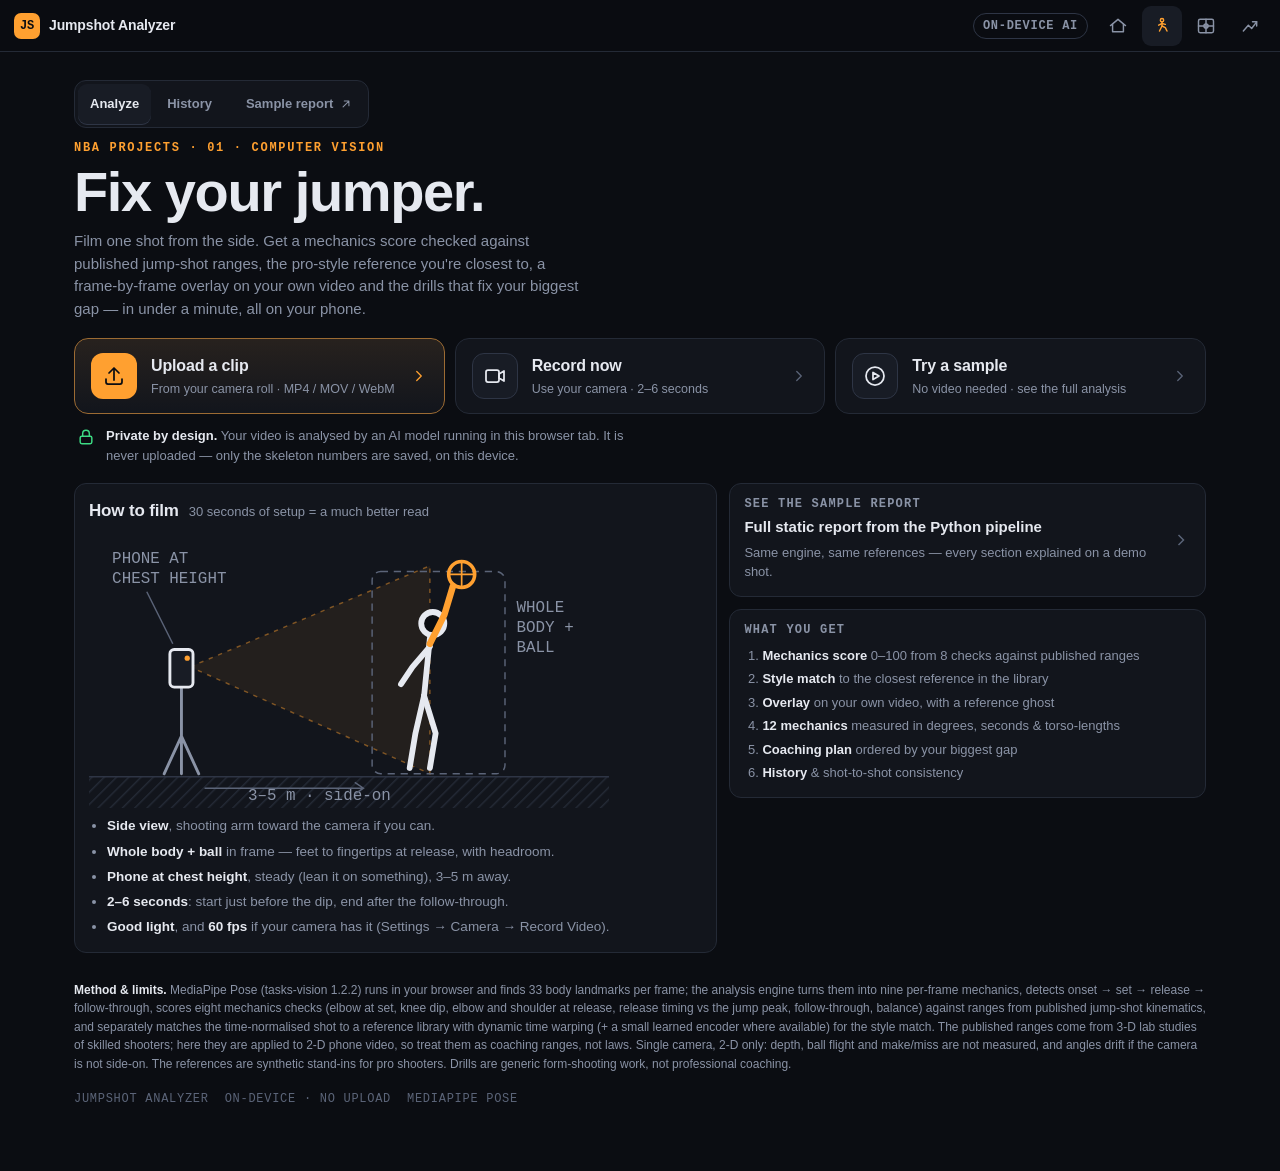
==== commit 47532317: "Jumpshot: on-device upload/record analysis web app + mechanics scoring - In-browser MediaPipe pose (" ====
--- a/site/jumpshot/index.html
+++ b/site/jumpshot/index.html
@@ -1,443 +1,244 @@
 <!DOCTYPE html>
-<html lang="en"><head><meta charset="utf-8"><title>Jumpshot Analyzer — NBA Projects</title>
+<html lang="en"><head><meta charset="utf-8">
+<title>Jumpshot Analyzer — fix your jumper · NBA Projects</title>
+<meta name="description" content="Film your jump shot on your phone and get an instant on-device form analysis: mechanics score, style match to the closest reference, frame-by-frame overlay, and a coaching plan. Your video never leaves your device.">
+<!-- NBA Projects PWA head tags (paths relative from site/<app>/index.html) -->
 <meta name="viewport" content="width=device-width, initial-scale=1, viewport-fit=cover">
-<meta name="theme-color" content="#0b0d12"><link rel="manifest" href="../manifest.webmanifest"><meta name="apple-mobile-web-app-capable" content="yes"><meta name="apple-mobile-web-app-status-bar-style" content="black-translucent"><link rel="apple-touch-icon" href="../icons/apple-touch-icon.png">
+<meta name="theme-color" content="#0b0d12">
+<meta name="apple-mobile-web-app-capable" content="yes">
+<meta name="mobile-web-app-capable" content="yes">
+<meta name="apple-mobile-web-app-status-bar-style" content="black-translucent">
+<meta name="apple-mobile-web-app-title" content="NBA Projects">
+<link rel="manifest" href="../manifest.webmanifest">
+<link rel="apple-touch-icon" href="../icons/apple-touch-icon.png">
+<link rel="icon" type="image/png" sizes="192x192" href="../icons/icon-192.png">
 <link rel="stylesheet" href="../assets/shell.css">
-<style>/* Jumpshot Analyzer — page-specific additions on top of shell.css */
-.sec-h{flex-wrap:wrap}.sec-h h2{white-space:nowrap}
-.kpi .sub .d{font-family:var(--mono);font-variant-numeric:tabular-nums}
-.kpi .name{font-size:18px;font-weight:700;line-height:1.15;letter-spacing:-.01em}
-.flagrow{display:flex;flex-wrap:wrap;gap:6px;margin-top:10px}
-.chip.warn{color:var(--warn);border-color:color-mix(in srgb,var(--warn) 45%,transparent)}
-.chip.pos,.chip.neg,.chip.warn,.chip.accent{font-size:12px}
-/* readability floor: 12px everywhere */
-.eyebrow,.kpi .label,th,.chip,.foot,.rank,.chart text,.lbl{font-size:12px}
-/* scrubber */
-.scrub{padding:0;overflow:hidden}
-.scrub .stage{position:relative;background:var(--surface-2);border-bottom:1px solid var(--line)}
-.scrub canvas{display:block;width:100%;height:auto}
-.scrub .stage .tag{position:absolute;top:10px;font:600 12px var(--mono);letter-spacing:.06em;text-transform:uppercase}
-.scrub .stage .tag.u{left:12px;color:var(--accent)}.scrub .stage .tag.r{right:12px;color:var(--muted)}
-.scrub .panel{padding:12px 14px 14px;display:flex;flex-direction:column;gap:12px;min-width:0}
-.scrub .tline{display:flex;align-items:center;gap:10px;flex-wrap:wrap}
-.scrub .tline .t{font:700 22px var(--mono);font-variant-numeric:tabular-nums;letter-spacing:-.01em}
-.scrub .tline .f{color:var(--muted);font:500 12px var(--mono)}
-.scrub .seg button{height:40px;min-width:44px;padding:0 12px}
-.scrub .btn{min-width:44px;justify-content:center}
-.scrub .btn.on{border-color:var(--accent);color:var(--accent)}
-.scrub .row{display:flex;flex-wrap:wrap;gap:8px;align-items:center}
-.scrub .lbl{font:600 12px var(--mono);letter-spacing:.06em;text-transform:uppercase;color:var(--muted);margin-right:2px}
-.timeline{position:relative;padding-top:22px}
-.timeline input[type=range]{height:40px;margin:0;display:block}
-.timeline .marks{position:absolute;left:0;right:0;top:0;height:20px;pointer-events:none}
-.timeline .mk{position:absolute;top:0;transform:translateX(-50%);font:600 12px var(--mono);color:var(--muted);white-space:nowrap}
-.timeline .mk::after{content:"";display:block;width:1px;height:6px;margin:1px auto 0;background:var(--faint)}
-.timeline .mk.rel{color:var(--text)}
-.ro-grid{display:grid;grid-template-columns:repeat(3,1fr);gap:6px}
-.ro{background:var(--surface-2);border:1px solid var(--line);border-radius:var(--r-sm);padding:8px 9px;min-width:0}
-.ro .k{font-size:12px;color:var(--muted);white-space:nowrap;overflow:hidden;text-overflow:ellipsis}
-.ro .v{font:600 15px var(--mono);font-variant-numeric:tabular-nums;margin-top:2px}
-.ro .d{font:500 12px var(--mono);font-variant-numeric:tabular-nums;color:var(--muted)}
-.legend{display:flex;gap:14px;flex-wrap:wrap;font-size:12px;color:var(--muted)}
-.legend i{display:inline-block;width:16px;height:3px;border-radius:2px;vertical-align:middle;margin-right:6px}
-.legend i.dash{height:0;border-top:2px dashed var(--muted);background:none}
-@media(min-width:900px){.scrub{display:grid;grid-template-columns:minmax(0,1.15fr) minmax(320px,1fr)}
-  .scrub .stage{border-bottom:0;border-right:1px solid var(--line)}}
-/* radar + plan + sessions */
-.radar svg{max-width:440px;margin:0 auto}
-.mech td:first-child{white-space:normal;min-width:120px}
-.plan{list-style:none;margin:0;padding:0;display:grid;gap:8px;counter-reset:d}
-.plan li{display:grid;grid-template-columns:28px 1fr;gap:10px;padding:12px 14px;background:var(--surface);border:1px solid var(--line);border-radius:var(--r)}
-.plan li::before{counter-increment:d;content:counter(d);font:700 18px var(--mono);color:var(--muted);line-height:1.2}
-.plan .dn{font-weight:700;font-size:15px}
-.plan .rx{font:500 13px var(--mono);color:var(--text);margin:2px 0 6px}
-.plan .why{font-size:13px;color:var(--muted);display:flex;flex-wrap:wrap;gap:6px 8px;align-items:center}
-.trend{display:grid;grid-template-columns:1fr 1fr;gap:10px 14px;margin-top:12px}
-@media(min-width:900px){.sess{display:grid;grid-template-columns:1fr 1fr;gap:20px;align-items:start}.sess .trend{margin-top:0}.plan{grid-template-columns:1fr 1fr}}
-.trend ul{list-style:none;margin:4px 0 0;padding:0;font-size:13px}
-.trend li{display:flex;justify-content:space-between;gap:8px;padding:5px 0;border-bottom:1px solid var(--line)}
-.trend li:last-child{border-bottom:0}
-.spark{display:block;width:100%;height:auto;max-width:560px}
-.frames{display:grid;grid-template-columns:1fr;gap:10px}
-@media(min-width:700px){.frames{grid-template-columns:repeat(3,1fr)}}
-.frame{background:var(--surface-2);border:1px solid var(--line);border-radius:var(--r-sm);overflow:hidden}
-.frame .pair{display:grid;grid-template-columns:1fr 1fr;gap:1px;background:var(--line)}
-.frame img{width:100%;display:block}
-.frame .cap{padding:8px 10px;display:flex;justify-content:space-between;gap:8px;font-size:12px;color:var(--muted)}
-video{width:100%;border:1px solid var(--line);border-radius:var(--r-sm);background:#000;display:block}
-.curves{display:grid;grid-template-columns:1fr 1fr;gap:8px}
-@media(min-width:700px){.curves{grid-template-columns:repeat(3,1fr)}}
-.curve{background:var(--surface-2);border:1px solid var(--line);border-radius:var(--r-sm);padding:8px 10px}
-.curve .k{display:flex;justify-content:space-between;gap:6px;font-size:12px;color:var(--muted)}
-.curve .k span:first-child{overflow:hidden;text-overflow:ellipsis;white-space:nowrap}.curve .k span:last-child{white-space:nowrap}
-.curve svg{display:block;width:100%;height:auto}
-.refs{display:grid;gap:8px}
-.refs .tile{display:grid;grid-template-columns:1fr auto;gap:4px 10px;align-items:center;cursor:default}
-.refs .tile .nm{font-weight:600;font-size:13px}
-.refs .tile .sc{font:700 20px var(--mono);font-variant-numeric:tabular-nums}
-.refs .tile.on .sc{color:var(--accent)}
-.refs .tile .bar{grid-column:1/-1}
-.refs .tile .meta{grid-column:1/-1;font-size:12px;color:var(--muted)}
-.stack{display:grid;gap:12px}
-.card h3{margin:0 0 8px;font-size:14px;font-weight:700}
-.note{font-size:12px;color:var(--muted);margin:8px 0 0}
-.standalone body{padding-top:0}
-</style></head>
-<body data-app="jumpshot" data-title="Jumpshot Analyzer" data-mark="JS">
-<main class="wrap">
-  <div class="eyebrow">NBA Projects · 01 · Computer vision</div>
-  <h1>Jumpshot Analyzer</h1>
-  <p class="lede">One shot's mechanics, measured from body pose and scored against a reference library — the biggest gap and what to drill, first.</p>
-
-  
-    <div class="grid g4">
-      <div class="card kpi"><div class="label">Form score</div><b class="hero">91<span style="font-size:16px;color:var(--muted)">/100</span></b>
-        <div class="sub">vs Reference C · DTW 86 · learned 98.4</div></div>
-      <div class="card kpi"><div class="label">Closest reference</div><div class="name">Reference C</div>
-        <div class="sub">quick release · next Reference B at 39</div></div>
-      <div class="card kpi"><div class="label">Load → release</div><b>0.57<span style="font-size:14px;color:var(--muted)"> s</span></b>
-        <div class="sub"><span class="d neg">+0.23 s</span> vs Reference C (0.33 s)</div></div>
-      <div class="card kpi"><div class="label">Release height</div><b>+0.63<span style="font-size:14px;color:var(--muted)"> torso</span></b>
-        <div class="sub"><span class="d pos">-0.02 torso</span> vs Reference C (0.65 torso)</div></div>
-    </div>
-    <div class="flagrow"><span class="chip pos">confidence ok</span><span class="chip">hand right</span>
-      <span class="chip">60 f · 30 fps</span></div>
-    <p class="read-line"><b>Read:</b> Your form matches <b>Reference C</b> at <b>91/100</b>. The biggest gap is load-to-release time: 0.23 s later (slower) than the reference; 1 major and 4 minor findings, 7 within tolerance.</p>
-
-  <section class="sec"><div class="sec-h"><h2>Frame scrubber</h2><span class="read">you vs the time-warped reference</span></div>
-    <div class="card scrub">
-      <div class="stage"><canvas id="scrub-canvas" width="360" height="360" aria-label="your skeleton with the time-warped reference ghost"></canvas>
-        <span class="tag u">You</span><span class="tag r">Reference C ghost</span></div>
-      <div class="panel">
-        <div class="tline"><span class="t" id="scrub-time">0.00 s</span><span class="f" id="scrub-frame">f00</span><span class="chip accent" id="scrub-phase">—</span></div>
-        <div class="timeline"><div class="marks"><span class="mk " style="left:16.9%">onset</span><span class="mk " style="left:40.7%">set</span><span class="mk rel" style="left:69.5%">release</span><span class="mk " style="left:86.4%">end</span></div>
-          <input type="range" id="scrub-range" min="0" max="59" value="41" step="1" aria-label="frame"></div>
-        <div class="row">
-          <button class="btn" id="scrub-prev" aria-label="previous frame">‹</button>
-          <button class="btn" id="scrub-play" style="min-width:84px">Play</button>
-          <button class="btn" id="scrub-next" aria-label="next frame">›</button>
-          <div class="seg" role="group" aria-label="speed"><button data-speed="0.25">¼×</button><button class="on" data-speed="0.5">½×</button><button data-speed="1">1×</button></div>
-          <button class="btn on" id="scrub-ghost" aria-pressed="true">Ghost</button>
-        </div>
-        <div class="row"><span class="lbl">Jump</span>
-          <div class="seg" role="group" aria-label="jump to event"><button data-jump="onset">Onset</button><button data-jump="set_point">Set</button>
-            <button class="on" data-jump="release">Release</button><button data-jump="follow_through">Follow</button></div></div>
-        <div class="ro-grid" id="scrub-readouts"></div>
-        <div class="legend"><span><i style="background:var(--accent)"></i>you</span><span><i class="dash"></i>Reference C (time-warped)</span>
-          <span>← → step · shift ×5 · space play</span></div>
-      </div>
-    </div>
-    <p class="read-line"><b>Read:</b> At release (f41, 1.37 s) your wrist is <b>0.63 torso</b> above the head vs 0.65 for Reference C; both figures are scaled to the same torso length and share a floor line, so the ghost is a true overlay.</p></section>
-
-  <section class="sec"><div class="sec-h"><h2>Mechanics</h2><span class="read">vs Reference C</span></div>
-    <div class="grid g2">
-      <div class="card radar"><svg class="chart" viewBox="0 0 440 300" role="img" aria-label="radar chart of mechanics features"><polygon points="220.0,129.0 236.1,134.8 244.6,149.7 241.7,166.5 228.6,177.5 211.4,177.5 198.3,166.5 195.4,149.7 203.9,134.8" fill="none" stroke="#242a36" stroke-width="1"/><polygon points="220.0,104.0 252.1,115.7 269.2,145.3 263.3,179.0 237.1,201.0 202.9,201.0 176.7,179.0 170.8,145.3 187.9,115.7" fill="none" stroke="#242a36" stroke-width="1"/><polygon points="220.0,79.0 268.2,96.5 293.9,141.0 285.0,191.5 245.7,224.5 194.3,224.5 155.0,191.5 146.1,141.0 171.8,96.5" fill="none" stroke="#242a36" stroke-width="1"/><polygon points="220.0,54.0 284.3,77.4 318.5,136.6 306.6,204.0 254.2,248.0 185.8,248.0 133.4,204.0 121.5,136.6 155.7,77.4" fill="none" stroke="#242a36" stroke-width="1"/><line x1="220.0" y1="154.0" x2="220.0" y2="54.0" stroke="#242a36"/><line x1="220.0" y1="154.0" x2="284.3" y2="77.4" stroke="#242a36"/><line x1="220.0" y1="154.0" x2="318.5" y2="136.6" stroke="#242a36"/><line x1="220.0" y1="154.0" x2="306.6" y2="204.0" stroke="#242a36"/><line x1="220.0" y1="154.0" x2="254.2" y2="248.0" stroke="#242a36"/><line x1="220.0" y1="154.0" x2="185.8" y2="248.0" stroke="#242a36"/><line x1="220.0" y1="154.0" x2="133.4" y2="204.0" stroke="#242a36"/><line x1="220.0" y1="154.0" x2="121.5" y2="136.6" stroke="#242a36"/><line x1="220.0" y1="154.0" x2="155.7" y2="77.4" stroke="#242a36"/><polygon points="220.0,120.3 254.5,112.8 276.7,144.0 257.7,175.8 241.7,213.6 202.8,201.2 185.3,174.0 166.7,144.6 183.7,110.7" fill="none" stroke="#5b6478" stroke-width="1.25" stroke-linejoin="round" stroke-dasharray='3 4'/><polygon points="220.0,99.1 273.2,90.6 306.5,138.7 259.0,176.5 229.3,179.6 193.2,227.7 172.8,181.3 129.7,138.1 209.3,141.2" fill="rgba(138,147,166,.10)" stroke="#8a93a6" stroke-width="1.5" stroke-linejoin="round" /><polygon points="220.0,62.3 278.9,83.8 310.3,138.1 299.4,199.8 222.8,161.8 188.6,240.1 140.6,199.8 211.8,152.6 214.6,147.6" fill="rgba(255,160,48,.16)" stroke="#ffa030" stroke-width="2" stroke-linejoin="round" /><circle cx="220.0" cy="62.3" r="3.5" fill="#ffa030"><title>Elbow @ set: you 100° · Reference C 93° · library mean 89°</title></circle><circle cx="278.9" cy="83.8" r="3.5" fill="#ffa030"><title>Knee min: you 150° · Reference C 146° · library mean 132°</title></circle><circle cx="310.3" cy="138.1" r="3.5" fill="#ffa030"><title>Hip align: you 162° · Reference C 161° · library mean 152°</title></circle><circle cx="299.4" cy="199.8" r="3.5" fill="#ffa030"><title>Trunk lean: you 7° · Reference C 4° · library mean 4°</title></circle><circle cx="222.8" cy="161.8" r="3.5" fill="#ffa030"><title>Release height: you 0.63 torso · Reference C 0.65 torso · library mean 0.69 torso</title></circle><circle cx="188.6" cy="240.1" r="3.5" fill="#ffa030"><title>Release fwd: you 0.41 torso · Reference C 0.34 torso · library mean 0.19 torso</title></circle><circle cx="140.6" cy="199.8" r="3.5" fill="#ffa030"><title>Elbow tuck: you 0.57 torso · Reference C 0.55 torso · library mean 0.54 torso</title></circle><circle cx="211.8" cy="152.6" r="3.5" fill="#ffa030"><title>Wrist snap: you 108° · Reference C 110° · library mean 109°</title></circle><circle cx="214.6" cy="147.6" r="3.5" fill="#ffa030"><title>Jump height: you 0.29 torso · Reference C 0.33 torso · library mean 0.51 torso</title></circle><text x="220.0" y="40.0" text-anchor="middle">Elbow @ set</text><text x="295.8" y="67.6" text-anchor="start">Knee min</text><text x="336.2" y="137.5" text-anchor="start">Hip align</text><text x="322.2" y="217.0" text-anchor="start">Trunk lean</text><text x="260.4" y="268.9" text-anchor="start">Release height</text><text x="179.6" y="268.9" text-anchor="end">Release fwd</text><text x="117.8" y="217.0" text-anchor="end">Elbow tuck</text><text x="103.8" y="137.5" text-anchor="end">Wrist snap</text><text x="144.2" y="67.6" text-anchor="end">Jump height</text></svg>
-        <div class="legend" style="margin-top:6px"><span><i style="background:var(--accent)"></i>you</span><span><i style="background:var(--muted)"></i>Reference C</span>
-          <span><i class="dash" style="border-color:var(--faint)"></i>library mean</span></div>
-        <p class="note">Axes are min–max normalised over library + you; the rim is the highest value seen, not "best". Tap a dot for raw values.</p></div>
-      <div class="tbl mech"><table>
-        <thead><tr><th>Metric</th><th class="n">Δ you − ref</th><th>Status</th><th class="n">You</th><th class="n">Ref</th></tr></thead>
-        <tbody><tr><td title="Elbow angle at set point">Elbow @ set</td>
-            <td class="n warn">+7°</td>
-            <td><span class="chip warn">minor</span></td>
-            <td class="n">100°</td><td class="n">93°</td></tr><tr><td title="Elbow in front of shoulder at set point">Elbow tuck @ set</td>
-            <td class="n pos">+0.02 torso</td>
-            <td><span class="chip pos">ok</span></td>
-            <td class="n">0.57 torso</td><td class="n">0.55 torso</td></tr><tr><td title="Deepest knee bend">Knee bend (min)</td>
-            <td class="n pos">+4°</td>
-            <td><span class="chip pos">ok</span></td>
-            <td class="n">150°</td><td class="n">146°</td></tr><tr><td title="Shoulder-hip-knee alignment at set point">Hip alignment @ set</td>
-            <td class="n pos">+1°</td>
-            <td><span class="chip pos">ok</span></td>
-            <td class="n">162°</td><td class="n">161°</td></tr><tr><td title="Trunk lean at release">Trunk lean @ release</td>
-            <td class="n warn">+3°</td>
-            <td><span class="chip warn">minor</span></td>
-            <td class="n">7°</td><td class="n">4°</td></tr><tr><td title="Release height (wrist above head)">Release height</td>
-            <td class="n pos">-0.02 torso</td>
-            <td><span class="chip pos">ok</span></td>
-            <td class="n">0.63 torso</td><td class="n">0.65 torso</td></tr><tr><td title="Release point in front of shoulder">Release forward</td>
-            <td class="n pos">+0.07 torso</td>
-            <td><span class="chip pos">ok</span></td>
-            <td class="n">0.41 torso</td><td class="n">0.34 torso</td></tr><tr><td title="Load-to-release time">Load → release</td>
-            <td class="n neg">+0.23 s</td>
-            <td><span class="chip neg">major</span></td>
-            <td class="n">0.57 s</td><td class="n">0.33 s</td></tr><tr><td title="Follow-through hold">Follow-through hold</td>
-            <td class="n warn">-0.10 s</td>
-            <td><span class="chip warn">minor</span></td>
-            <td class="n">0.33 s</td><td class="n">0.43 s</td></tr><tr><td title="Wrist snap (elbow-wrist-finger angle)">Wrist snap</td>
-            <td class="n pos">-2°</td>
-            <td><span class="chip pos">ok</span></td>
-            <td class="n">108°</td><td class="n">110°</td></tr><tr><td title="Jump height (hip rise)">Jump height</td>
-            <td class="n pos">-0.04 torso</td>
-            <td><span class="chip pos">ok</span></td>
-            <td class="n">0.29 torso</td><td class="n">0.33 torso</td></tr><tr><td title="Elbow extension at release">Elbow @ release</td>
-            <td class="n warn">-5°</td>
-            <td><span class="chip warn">minor</span></td>
-            <td class="n">161°</td><td class="n">166°</td></tr></tbody></table></div>
-    </div>
-    <p class="read-line"><b>Read:</b> Two gaps dominate: load-to-release time (0.23 s later (slower)) and elbow angle at set point (7° wider (less loaded)). Green deltas are inside the per-metric tolerance; red ones are at least the 'major' threshold.</p></section>
-
-  <section class="sec"><div class="sec-h"><h2>Coaching plan</h2><span class="read">5 drills</span></div><ol class="plan"><li><div>
-        <div class="dn">One-motion form shooting</div><div class="rx">3 x 20 from 1 m (3 ft)</div>
-        <div class="why"><span class="chip neg">Load-to-release time +0.23 s</span>
-          <span>No pause at the set point: dip, lift and release in one continuous motion.</span></div></div></li><li><div>
-        <div class="dn">L-shape set-point holds</div><div class="rx">3 x 10 holds, 3 s each</div>
-        <div class="why"><span class="chip warn">Elbow angle at set point +7°</span>
-          <span>Form the elbow into an L (about 90 deg) at the set point before every rep; check in a mirror.</span></div></div></li><li><div>
-        <div class="dn">Full-extension form shooting</div><div class="rx">3 x 20 from 1 m</div>
-        <div class="why"><span class="chip warn">Elbow extension at release -5°</span>
-          <span>Reach the elbow to full extension at release; the arm should look like a straight line to the rim.</span></div></div></li><li><div>
-        <div class="dn">Heel-tap balance shots</div><div class="rx">3 x 10 from 2 m</div>
-        <div class="why"><span class="chip warn">Trunk lean at release +3°</span>
-          <span>Finish with the hips under the shoulders; land where you jumped from.</span></div></div></li><li><div>
-        <div class="dn">Freeze the follow-through</div><div class="rx">3 x 15, freeze 2 s each</div>
-        <div class="why"><span class="chip warn">Follow-through hold -0.10 s</span>
-          <span>Hold the finish (hand in the rim) for a full two seconds before dropping the arm.</span></div></div></li></ol><p class="read-line"><b>Read:</b> Start with <b>One-motion form shooting</b> — it targets the largest gap (load-to-release time). 5 drills ordered major → minor; drills are generic form-shooting work, not professional coaching.</p></section>
-
-  <section class="sec">
-    <details class="more" data-desktop-open><summary><span>Sessions <span class="muted" style="font-weight:500">· 5 runs</span></span></summary>
-      <div class="body">
+<link rel="stylesheet" href="app/ui.css">
+<link rel="modulepreload" href="app/ui.js">
+</head>
+<body data-app="jumpshot" data-title="Jumpshot Analyzer" data-mark="JS" data-chip="On-device AI">
+<main class="wrap" id="app">
+
+  <nav class="subnav" aria-label="Jumpshot sections">
+    <a href="#/" data-nav="home" class="on">Analyze</a>
+    <a href="#/history" data-nav="history">History <span class="count num" id="hist-count"></span></a>
+    <a href="sample/index.html" class="ext">Sample report <svg viewBox="0 0 24 24" aria-hidden="true"><path d="M7 17 17 7M9 7h8v8"/></svg></a>
+  </nav>
+
+  <!-- ============================================================ LANDING -->
+  <section class="view" data-view="home" aria-labelledby="h-home">
+    <div class="hero">
+      <div class="eyebrow">NBA Projects · 01 · Computer vision</div>
+      <h1 id="h-home">Fix your jumper.</h1>
+      <p class="lede">Film one shot from the side. Get a mechanics score checked against published jump-shot ranges, the pro-style reference you're closest to, a frame-by-frame overlay on your own video and the drills that fix your biggest gap — in under a minute, all on your phone.</p>
+    </div>
+
+    <div class="actions">
+      <label class="action primary" for="file-upload">
+        <span class="ic"><svg viewBox="0 0 24 24"><path d="M12 16V4M7 9l5-5 5 5"/><path d="M4 15v3a2 2 0 0 0 2 2h12a2 2 0 0 0 2-2v-3"/></svg></span>
+        <span class="tx"><b>Upload a clip</b><small>From your camera roll · MP4 / MOV / WebM</small></span>
+        <svg class="chev" viewBox="0 0 24 24" aria-hidden="true"><path d="m9 6 6 6-6 6"/></svg>
+      </label>
+      <input type="file" id="file-upload" accept="video/*" class="sr-file">
+      <button class="action" id="btn-record" type="button">
+        <span class="ic"><svg viewBox="0 0 24 24"><rect x="3" y="6" width="13" height="12" rx="2"/><path d="m16 10 5-3v10l-5-3z"/></svg></span>
+        <span class="tx"><b>Record now</b><small id="record-sub">Use your camera · 2–6 seconds</small></span>
+        <svg class="chev" viewBox="0 0 24 24" aria-hidden="true"><path d="m9 6 6 6-6 6"/></svg>
+      </button>
+      <input type="file" id="file-capture" accept="video/*" capture="environment" class="sr-file">
+      <button class="action" id="btn-sample" type="button">
+        <span class="ic"><svg viewBox="0 0 24 24"><circle cx="12" cy="12" r="9"/><path d="M10 8.5v7l6-3.5z"/></svg></span>
+        <span class="tx"><b>Try a sample</b><small>No video needed · see the full analysis</small></span>
+        <svg class="chev" viewBox="0 0 24 24" aria-hidden="true"><path d="m9 6 6 6-6 6"/></svg>
+      </button>
+    </div>
+    <p class="privacy"><svg viewBox="0 0 24 24" aria-hidden="true"><rect x="5" y="11" width="14" height="9" rx="2"/><path d="M8 11V8a4 4 0 0 1 8 0v3"/></svg>
+      <span><b>Private by design.</b> Your video is analysed by an AI model running in this browser tab. It is never uploaded — only the skeleton numbers are saved, on this device.</span></p>
+
+    <div class="home-grid">
+      <div class="card film">
+        <div class="sec-h"><h2>How to film</h2><span class="read">30 seconds of setup = a much better read</span></div>
+        <svg class="film-svg" viewBox="0 0 360 190" role="img" aria-label="Illustration: phone on the side at chest height, whole body and ball in frame">
+          <defs><pattern id="hatch" width="6" height="6" patternUnits="userSpaceOnUse" patternTransform="rotate(45)"><line x1="0" y1="0" x2="0" y2="6" stroke="#242a36" stroke-width="2"/></pattern></defs>
+          <rect x="0" y="168" width="360" height="22" fill="url(#hatch)"/><line x1="0" y1="168" x2="360" y2="168" stroke="#2e3545"/>
+          <!-- field of view -->
+          <path d="M70 92 L236 22 L236 166 Z" fill="rgba(255,160,48,.07)" stroke="rgba(255,160,48,.45)" stroke-dasharray="3 4"/>
+          <!-- frame box around shooter -->
+          <rect x="196" y="26" width="92" height="140" rx="6" fill="none" stroke="#5b6478" stroke-dasharray="5 4"/>
+          <!-- shooter (side view, release) -->
+          <g stroke="#e6e9f0" stroke-width="4" stroke-linecap="round" stroke-linejoin="round" fill="none">
+            <circle cx="238" cy="62" r="8" fill="#0b0d12"/>
+            <path d="M236 72 L232 112"/><path d="M232 112 L240 138 L236 162"/><path d="M232 112 L226 138 L222 162"/>
+            <path d="M236 78 L224 92 L216 104"/>
+          </g>
+          <g stroke="#ffa030" stroke-width="4.5" stroke-linecap="round" stroke-linejoin="round" fill="none"><path d="M236 76 L246 56 L252 36"/></g>
+          <circle cx="258" cy="28" r="9" fill="none" stroke="#ffa030" stroke-width="2.5"/><path d="M249.5 28h17M258 19.5v17" stroke="#ffa030" stroke-width="1.2"/>
+          <!-- tripod + phone -->
+          <g stroke="#8a93a6" stroke-width="2" stroke-linecap="round" fill="none"><path d="M64 100 L64 140 M64 140 L52 166 M64 140 L76 166 M64 140 L64 166"/></g>
+          <rect x="56" y="80" width="16" height="26" rx="3" fill="#181c25" stroke="#e6e9f0" stroke-width="2"/><circle cx="68" cy="86" r="1.8" fill="#ffa030"/>
+          <!-- labels -->
+          <g font-family="ui-monospace,Menlo,monospace" font-size="11" fill="#8a93a6">
+            <text x="16" y="20">PHONE AT</text><text x="16" y="34">CHEST HEIGHT</text>
+            <path d="M40 40 L58 76" stroke="#5b6478" fill="none"/>
+            <text x="296" y="54">WHOLE</text><text x="296" y="68">BODY +</text><text x="296" y="82">BALL</text>
+            <text x="110" y="184" fill="#8a93a6">3–5 m · side-on</text>
+          </g>
+          <path d="M80 176 L190 176 M184 172 L190 176 L184 180" stroke="#5b6478" fill="none"/>
+        </svg>
+        <ul class="tips">
+          <li><b>Side view</b>, shooting arm toward the camera if you can.</li>
+          <li><b>Whole body + ball</b> in frame — feet to fingertips at release, with headroom.</li>
+          <li><b>Phone at chest height</b>, steady (lean it on something), 3–5 m away.</li>
+          <li><b>2–6 seconds</b>: start just before the dip, end after the follow-through.</li>
+          <li><b>Good light</b>, and <b>60 fps</b> if your camera has it (Settings → Camera → Record Video).</li>
+        </ul>
+      </div>
+      <div class="side-stack">
+        <div class="card" id="home-last" hidden></div>
+        <a class="card sample-link" href="sample/index.html">
+          <div><div class="label">See the sample report</div><b>Full static report from the Python pipeline</b>
+          <p class="muted">Same engine, same references — every section explained on a demo shot.</p></div>
+          <svg class="chev" viewBox="0 0 24 24" aria-hidden="true"><path d="m9 6 6 6-6 6"/></svg>
+        </a>
+        <div class="card how">
+          <div class="label">What you get</div>
+          <ol class="how-list">
+            <li><b>Mechanics score</b> 0–100 from 8 checks against published ranges</li>
+            <li><b>Style match</b> to the closest reference in the library</li>
+            <li><b>Overlay</b> on your own video, with a reference ghost</li>
+            <li><b>12 mechanics</b> measured in degrees, seconds &amp; torso-lengths</li>
+            <li><b>Coaching plan</b> ordered by your biggest gap</li>
+            <li><b>History</b> &amp; shot-to-shot consistency</li>
+          </ol>
+        </div>
+      </div>
+    </div>
+  </section>
+
+  <!-- ============================================================ RECORDER (desktop / in-page) -->
+  <section class="view" data-view="record" aria-labelledby="h-record" hidden>
+    <div class="view-h"><button class="btn ghost back" data-back type="button" aria-label="Back"><svg viewBox="0 0 24 24"><path d="m15 6-6 6 6 6"/></svg></button>
+      <div><div class="eyebrow">Record</div><h2 id="h-record">Record a shot</h2></div></div>
+    <div class="card rec">
+      <div class="rec-stage">
+        <video id="rec-video" playsinline muted autoplay></video>
+        <div class="rec-guide" aria-hidden="true"><span>keep your whole body + ball inside</span></div>
+        <div class="rec-count" id="rec-count" aria-live="assertive"></div>
+        <div class="rec-badge" id="rec-badge" hidden><i></i><span id="rec-time">0.0 s</span></div>
+        <div class="rec-bar"><i id="rec-prog"></i></div>
+      </div>
+      <div class="rec-ctl">
+        <button class="btn" id="rec-flip" type="button" aria-label="Switch camera"><svg viewBox="0 0 24 24"><path d="M4 7h11l-3-3M20 17H9l3 3"/></svg><span>Flip</span></button>
+        <button class="recbtn" id="rec-go" type="button" aria-label="Start recording"><i></i></button>
+        <button class="btn" id="rec-stop" type="button" disabled>Stop</button>
+      </div>
+      <p class="note center" id="rec-note">3-2-1 countdown, then records up to 6 s. Shoot when you see the red dot.</p>
+    </div>
+  </section>
+
+  <!-- ============================================================ CLIP STEP -->
+  <section class="view" data-view="clip" aria-labelledby="h-clip" hidden>
+    <div class="view-h"><button class="btn ghost back" data-back type="button" aria-label="Back"><svg viewBox="0 0 24 24"><path d="m15 6-6 6 6 6"/></svg></button>
+      <div><div class="eyebrow">Step 1 of 2 · Clip</div><h2 id="h-clip">Trim to your shot</h2></div></div>
+    <div class="clip-grid">
+      <div class="card flush">
+        <div class="vstage" id="clip-stage"><video id="clip-video" playsinline muted preload="auto"></video>
+          <div class="vtime num" id="clip-cur">0.00 s</div></div>
+        <div class="clip-meta" id="clip-meta"><span class="chip skel">loading…</span></div>
+      </div>
       <div class="stack">
-        <div class="card sess"><div><h3>Form score by session</h3><svg class="chart spark" viewBox="0 0 360 150" role="img" aria-label="form score over sessions"><line class="grid" x1="36" x2="334" y1="126.0" y2="126.0"/><text x="30" y="130.0" text-anchor="end">71</text><line class="grid" x1="36" x2="334" y1="20.0" y2="20.0"/><text x="30" y="24.0" text-anchor="end">99</text><polygon points="36.0,126 36.0,95.6 110.5,62.9 185.0,71.3 259.5,71.7 334.0,50.4 334.0,126" fill="rgba(255,160,48,.10)"/><polyline points="36.0,95.6 110.5,62.9 185.0,71.3 259.5,71.7 334.0,50.4" fill="none" stroke="#ffa030" stroke-width="2" stroke-linejoin="round"/><circle cx="36.0" cy="95.6" r="3.5" fill="#181c25" stroke="#ffa030" stroke-width="2"><title>Session 1 (demo) · 2026-10-11 · 78.9</title></circle><text x="36.0" y="85.6" text-anchor="middle" style="fill:#8a93a6;font-weight:600">79</text><circle cx="110.5" cy="62.9" r="3.5" fill="#181c25" stroke="#ffa030" stroke-width="2"><title>Session 2 (demo) · 2026-10-18 · 87.5</title></circle><text x="110.5" y="52.9" text-anchor="middle" style="fill:#8a93a6;font-weight:600">88</text><circle cx="185.0" cy="71.3" r="3.5" fill="#181c25" stroke="#ffa030" stroke-width="2"><title>Session 3 (demo) · 2026-10-25 · 85.3</title></circle><text x="185.0" y="61.3" text-anchor="middle" style="fill:#8a93a6;font-weight:600">85</text><circle cx="259.5" cy="71.7" r="3.5" fill="#181c25" stroke="#ffa030" stroke-width="2"><title>Session 4 (demo) · 2026-11-01 · 85.2</title></circle><text x="259.5" y="61.7" text-anchor="middle" style="fill:#8a93a6;font-weight:600">85</text><circle cx="334.0" cy="50.4" r="5" fill="#ffa030" stroke="#ffa030" stroke-width="2"><title>User shot · 2026-11-08 · 90.8</title></circle><text x="334.0" y="40.4" text-anchor="middle" style="fill:#e6e9f0;font-weight:600">91</text><text x="36.0" y="142" text-anchor="middle">10-11</text><text x="110.5" y="142" text-anchor="middle">10-18</text><text x="185.0" y="142" text-anchor="middle">10-25</text><text x="259.5" y="142" text-anchor="middle">11-01</text><text x="334.0" y="142" text-anchor="middle">11-08</text></svg></div>
-          <div class="trend">
-            <div><div class="label lbl">Most improved</div><ul><li><span>Wrist snap</span><span class="num pos">▲ 4.3×</span></li><li><span>Elbow @ set</span><span class="num pos">▲ 2.8×</span></li><li><span>Release forward</span><span class="num pos">▲ 1.8×</span></li></ul></div>
-            <div><div class="label lbl">Trending worse</div><ul><li><span>Elbow tuck @ set</span><span class="num neg">▼ 0.1×</span></li><li><span>Hip alignment @ set</span><span class="num neg">▼ 0.1×</span></li></ul></div>
-            <div><div class="label lbl">Best now</div><ul><li><span>Hip alignment @ set</span><span class="num pos">● 0.2×</span></li><li><span>Wrist snap</span><span class="num pos">● 0.2×</span></li><li><span>Release height</span><span class="num pos">● 0.3×</span></li></ul></div>
-            <div><div class="label lbl">Worst now</div><ul><li><span>Load → release</span><span class="num neg">● 3.9×</span></li><li><span>Elbow @ set</span><span class="num neg">● 1.5×</span></li><li><span>Follow-through hold</span><span class="num neg">● 1.2×</span></li></ul></div>
+        <div class="card">
+          <div class="row-between"><h3>Trim</h3><span class="num muted" id="trim-len">—</span></div>
+          <div class="trim" id="trim">
+            <div class="strip"><div class="strip-in" id="trim-strip"></div><div class="trim-sel" id="trim-sel"></div></div>
+            <input type="range" id="trim-a" min="0" max="1000" value="0" step="1" aria-label="Trim start">
+            <input type="range" id="trim-b" min="0" max="1000" value="1000" step="1" aria-label="Trim end">
           </div>
-          <p class="note">Values are |you − reference| in tolerance units (1.0× = the "ok" threshold). Trend = first session vs latest.</p></div>
-        <div class="tbl"><table>
-          <thead><tr><th>Date</th><th class="n">Score</th><th>Clip</th><th>Closest</th><th class="n">Maj / min</th><th>Conf.</th><th>Label</th></tr></thead>
-          <tbody><tr><td class="num">2026-11-08</td>
-        <td class="n"><b>90.8</b></td><td>User shot</td><td>Reference C</td>
-        <td class="n">1 / 4</td>
-        <td><span class="chip pos">ok</span></td>
-        <td><span class="chip">demo</span></td></tr><tr><td class="num">2026-11-01</td>
-        <td class="n"><b>85.2</b></td><td>Session 4 (demo)</td><td>Reference C</td>
-        <td class="n">2 / 4</td>
-        <td><span class="chip pos">ok</span></td>
-        <td><span class="chip">demo</span></td></tr><tr><td class="num">2026-10-25</td>
-        <td class="n"><b>85.3</b></td><td>Session 3 (demo)</td><td>Reference C</td>
-        <td class="n">2 / 3</td>
-        <td><span class="chip pos">ok</span></td>
-        <td><span class="chip">demo</span></td></tr><tr><td class="num">2026-10-18</td>
-        <td class="n"><b>87.5</b></td><td>Session 2 (demo)</td><td>Reference C</td>
-        <td class="n">2 / 4</td>
-        <td><span class="chip pos">ok</span></td>
-        <td><span class="chip">demo</span></td></tr><tr><td class="num">2026-10-11</td>
-        <td class="n"><b>78.9</b></td><td>Session 1 (demo)</td><td>Reference C</td>
-        <td class="n">4 / 5</td>
-        <td><span class="chip pos">ok</span></td>
-        <td><span class="chip">demo</span></td></tr></tbody></table></div>
-        <p class="read-line"><b>Read:</b> <b>5 sessions</b>: score 79 → 91 (<span class="pos">+12</span>), best 91. Most improved: wrist snap. Watch: elbow tuck @ set is drifting away from the reference.</p>
-      </div></div></details>
-  </section>
-
-  <section class="sec">
-    <details class="more"><summary><span>Film <span class="muted" style="font-weight:500">· side-by-side video · key frames</span></span></summary>
-      <div class="body">
+          <div class="row-between trim-labels"><span class="num" id="trim-a-l">0.00 s</span>
+            <button class="btn sm" id="trim-play" type="button"><svg viewBox="0 0 24 24"><path d="M8 5v14l11-7z"/></svg><span>Play selection</span></button>
+            <span class="num" id="trim-b-l">0.00 s</span></div>
+          <p class="note" id="trim-note">Up to 15 s is analysed. Tight trims around one shot are faster and more accurate.</p>
+        </div>
+        <div class="card opts">
+          <div class="opt"><div><b>Shooting hand</b><small>Auto works for most side-on clips</small></div>
+            <div class="seg" role="radiogroup" aria-label="Shooting hand" id="opt-side">
+              <button type="button" role="radio" data-v="auto" class="on" aria-checked="true">Auto</button><button type="button" role="radio" data-v="right" aria-checked="false">Right</button><button type="button" role="radio" data-v="left" aria-checked="false">Left</button></div></div>
+          <div class="opt"><div><b>AI model</b><small id="model-sub">Fast · 5.8 MB download</small></div>
+            <div class="seg" role="radiogroup" aria-label="AI model" id="opt-model">
+              <button type="button" role="radio" data-v="lite" class="on" aria-checked="true">Fast</button><button type="button" role="radio" data-v="full" aria-checked="false">Accurate</button></div></div>
+        </div>
+        <div class="cta-bar"><button class="btn primary big" id="btn-analyze" type="button" disabled>
+          <svg viewBox="0 0 24 24"><path d="M12 3v3M12 18v3M3 12h3M18 12h3M5.6 5.6l2.1 2.1M16.3 16.3l2.1 2.1M5.6 18.4l2.1-2.1M16.3 7.7l2.1-2.1"/></svg>Analyze shot</button>
+          <p class="note center">Runs on this device · nothing is uploaded</p></div>
+      </div>
+    </div>
+  </section>
+
+  <!-- ============================================================ PROCESSING -->
+  <section class="view" data-view="processing" aria-labelledby="h-proc" hidden>
+    <div class="view-h"><div><div class="eyebrow">Step 2 of 2 · Analysing</div><h2 id="h-proc">Reading your shot…</h2></div></div>
+    <div class="proc-grid">
+      <div class="card flush">
+        <div class="vstage proc-stage" id="proc-stage">
+          <video id="proc-video" playsinline muted preload="auto"></video>
+          <canvas id="proc-canvas"></canvas>
+          <div class="proc-idle" id="proc-idle"><div class="pulse"></div></div>
+          <div class="vtime num" id="proc-fps"></div>
+        </div>
+      </div>
       <div class="stack">
-        <video playsinline muted controls preload="metadata" loop src="side_by_side.mp4"></video>
-        <div class="frames">
-        <div class="frame"><div class="pair"><img src="[data-uri]" alt="you at Set point" loading="lazy">
-            <img src="[data-uri]" alt="reference at Set point" loading="lazy"></div>
-          <div class="cap"><span>Set point</span><span class="num">you f24 · ref f17</span></div></div>
-        <div class="frame"><div class="pair"><img src="[data-uri]" alt="you at Release" loading="lazy">
-            <img src="[data-uri]" alt="reference at Release" loading="lazy"></div>
-          <div class="cap"><span>Release</span><span class="num">you f41 · ref f27</span></div></div>
-        <div class="frame"><div class="pair"><img src="[data-uri]" alt="you at Follow-through" loading="lazy">
-            <img src="[data-uri]" alt="reference at Follow-through" loading="lazy"></div>
-          <div class="cap"><span>Follow-through</span><span class="num">you f46 · ref f33</span></div></div></div>
-        <p class="read-line"><b>Read:</b> Left is you with the skeleton, right is Reference C time-warped to your shot phases, so the same phase shows on both sides.</p>
-      </div></div></details>
-  </section>
-
-  <section class="sec">
-    <details class="more"><summary><span>Evidence <span class="muted" style="font-weight:500">· references · curves · pose quality</span></span></summary>
-      <div class="body">
-      <div class="stack">
-        <div class="card"><h3>All references</h3><div class="refs"><div class="tile on"><span class="nm">Reference C — quick release</span><span class="sc">91</span>
-        <div class="bar"><i style="width:91%;background:var(--text)"></i></div>
-        <span class="meta">DTW 86 · learned 98 · distance 0.63</span></div><div class="tile "><span class="nm">Reference B — deep knee bend</span><span class="sc">39</span>
-        <div class="bar"><i style="width:39%;background:var(--faint)"></i></div>
-        <span class="meta">DTW 48 · learned 26 · distance 1.78</span></div><div class="tile "><span class="nm">Reference A — high release</span><span class="sc">38</span>
-        <div class="bar"><i style="width:38%;background:var(--faint)"></i></div>
-        <span class="meta">DTW 53 · learned 16 · distance 1.63</span></div></div>
-          <p class="note">Score = 60% DTW on z-scored feature sequences + 40% cosine similarity of learned embeddings.</p></div>
-        <div class="card"><h3>Time-normalised feature curves</h3><div class="curves"><div class="curve"><div class="k"><span>elbow angle</span><span class="num">DTW 0.14</span></div>
-        <svg viewBox="0 0 160 56" preserveAspectRatio="none" aria-hidden="true"><polyline fill="none" stroke="#8a93a6" stroke-width="1.75" stroke-linejoin="round" stroke-dasharray='4 3' points="0.0,52.0 2.7,51.8 5.4,51.6 8.1,50.8 10.8,49.9 13.6,48.6 16.3,47.3 19.0,46.0 21.7,44.7 24.4,43.6 27.1,42.7 29.8,42.0 32.5,41.6 35.3,41.4 38.0,41.2 40.7,40.9 43.4,40.6 46.1,40.3 48.8,39.0 51.5,37.7 54.2,36.0 56.9,34.3 59.7,32.6 62.4,30.9 65.1,30.1 67.8,29.2 70.5,28.1 73.2,27.0 75.9,25.6 78.6,23.4 81.4,19.9 84.1,16.6 86.8,13.2 89.5,10.3 92.2,7.7 94.9,5.9 97.6,4.4 100.3,4.1 103.1,4.0 105.8,5.0 108.5,6.1 111.2,6.5 113.9,6.9 116.6,7.2 119.3,7.6 122.0,8.1 124.7,8.3 127.5,8.0 130.2,7.8 132.9,7.7 135.6,7.7 138.3,7.8 141.0,7.6 143.7,7.3 146.4,7.1 149.2,6.9 151.9,7.7 154.6,8.6 157.3,10.0 160.0,11.5"/><polyline fill="none" stroke="#ffa030" stroke-width="1.75" stroke-linejoin="round"  points="0.0,51.7 2.7,50.9 5.4,50.1 8.1,49.3 10.8,48.3 13.6,47.4 16.3,46.6 19.0,45.4 21.7,44.3 24.4,43.3 27.1,42.5 29.8,41.8 32.5,41.2 35.3,40.6 38.0,39.1 40.7,38.2 43.4,37.7 46.1,37.5 48.8,37.6 51.5,37.6 54.2,37.4 56.9,37.1 59.7,36.4 62.4,35.3 65.1,34.0 67.8,33.0 70.5,32.0 73.2,30.3 75.9,28.6 78.6,27.0 81.4,25.8 84.1,25.1 86.8,24.6 89.5,24.1 92.2,24.2 94.9,24.2 97.6,24.0 100.3,23.6 103.1,22.8 105.8,21.5 108.5,19.5 111.2,17.3 113.9,15.0 116.6,12.4 119.3,10.5 122.0,8.9 124.7,7.6 127.5,7.4 130.2,7.5 132.9,7.9 135.6,8.8 138.3,9.5 141.0,10.0 143.7,9.6 146.4,9.1 149.2,9.0 151.9,9.5 154.6,9.6 157.3,10.4 160.0,12.3"/></svg></div><div class="curve"><div class="k"><span>knee angle</span><span class="num">DTW 0.14</span></div>
-        <svg viewBox="0 0 160 56" preserveAspectRatio="none" aria-hidden="true"><polyline fill="none" stroke="#8a93a6" stroke-width="1.75" stroke-linejoin="round" stroke-dasharray='4 3' points="0.0,21.3 2.7,22.3 5.4,23.4 8.1,25.8 10.8,28.2 13.6,31.0 16.3,33.7 19.0,35.7 21.7,38.2 24.4,41.7 27.1,44.5 29.8,46.6 32.5,48.4 35.3,49.8 38.0,50.9 40.7,52.0 43.4,51.8 46.1,51.3 48.8,49.2 51.5,46.9 54.2,44.4 56.9,41.8 59.7,37.9 62.4,34.2 65.1,31.1 67.8,28.1 70.5,25.6 73.2,23.1 75.9,20.7 78.6,18.2 81.4,15.4 84.1,13.1 86.8,11.0 89.5,9.5 92.2,8.2 94.9,8.4 97.6,9.0 100.3,10.6 103.1,12.3 105.8,15.2 108.5,18.2 111.2,20.6 113.9,23.0 116.6,25.2 119.3,27.4 122.0,29.6 124.7,31.9 127.5,34.1 130.2,36.4 132.9,38.8 135.6,41.7 138.3,45.0 141.0,47.0 143.7,48.1 146.4,47.6 149.2,46.6 151.9,44.6 154.6,42.5 157.3,40.2 160.0,37.9"/><polyline fill="none" stroke="#ffa030" stroke-width="1.75" stroke-linejoin="round"  points="0.0,20.3 2.7,20.9 5.4,21.3 8.1,21.7 10.8,22.8 13.6,24.8 16.3,27.2 19.0,29.4 21.7,31.0 24.4,32.6 27.1,34.5 29.8,35.3 32.5,35.9 35.3,36.5 38.0,37.4 40.7,38.4 43.4,39.6 46.1,41.1 48.8,42.8 51.5,44.3 54.2,45.3 56.9,45.3 59.7,44.8 62.4,43.8 65.1,43.2 67.8,41.8 70.5,39.7 73.2,38.4 75.9,36.4 78.6,33.8 81.4,30.3 84.1,27.8 86.8,25.8 89.5,24.4 92.2,23.9 94.9,23.2 97.6,22.2 100.3,20.4 103.1,18.5 105.8,16.7 108.5,16.7 111.2,14.8 113.9,12.1 116.6,9.3 119.3,6.3 122.0,4.3 124.7,4.0 127.5,6.3 130.2,9.8 132.9,14.3 135.6,17.5 138.3,21.6 141.0,26.0 143.7,28.9 146.4,32.2 149.2,35.7 151.9,39.1 154.6,41.0 157.3,42.5 160.0,43.7"/></svg></div><div class="curve"><div class="k"><span>hip angle</span><span class="num">DTW 0.14</span></div>
-        <svg viewBox="0 0 160 56" preserveAspectRatio="none" aria-hidden="true"><polyline fill="none" stroke="#8a93a6" stroke-width="1.75" stroke-linejoin="round" stroke-dasharray='4 3' points="0.0,20.8 2.7,22.0 5.4,23.4 8.1,25.7 10.8,28.0 13.6,30.3 16.3,31.8 19.0,31.6 21.7,32.2 24.4,34.0 27.1,35.4 29.8,36.2 32.5,37.4 35.3,39.0 38.0,40.2 40.7,41.3 43.4,41.5 46.1,41.6 48.8,40.1 51.5,38.3 54.2,37.2 56.9,35.9 59.7,32.7 62.4,29.6 65.1,26.8 67.8,24.3 70.5,22.4 73.2,20.4 75.9,18.3 78.6,15.8 81.4,12.8 84.1,10.2 86.8,7.9 89.5,5.9 92.2,4.0 94.9,4.3 97.6,5.2 100.3,8.1 103.1,11.3 105.8,14.9 108.5,18.6 111.2,21.5 113.9,24.2 116.6,26.6 119.3,28.9 122.0,30.8 124.7,32.8 127.5,34.8 130.2,37.2 132.9,40.1 135.6,43.4 138.3,47.1 141.0,49.7 143.7,51.6 146.4,52.0 149.2,51.7 151.9,48.9 154.6,45.5 157.3,41.9 160.0,38.3"/><polyline fill="none" stroke="#ffa030" stroke-width="1.75" stroke-linejoin="round"  points="0.0,17.3 2.7,19.1 5.4,20.5 8.1,21.4 10.8,21.6 13.6,24.3 16.3,27.5 19.0,29.0 21.7,29.2 24.4,29.3 27.1,29.6 29.8,29.1 32.5,29.4 35.3,31.0 38.0,34.5 40.7,38.1 43.4,41.2 46.1,41.4 48.8,40.1 51.5,38.8 54.2,38.6 56.9,39.0 59.7,38.6 62.4,37.1 65.1,39.4 67.8,39.1 70.5,36.6 73.2,34.0 75.9,31.6 78.6,29.0 81.4,25.0 84.1,22.5 86.8,20.7 89.5,19.6 92.2,19.3 94.9,19.4 97.6,19.9 100.3,20.3 103.1,21.0 105.8,22.1 108.5,24.4 111.2,22.8 113.9,19.5 116.6,15.8 119.3,12.5 122.0,10.4 124.7,10.2 127.5,11.7 130.2,14.7 132.9,19.0 135.6,21.5 138.3,25.1 141.0,29.0 143.7,31.9 146.4,35.7 149.2,39.3 151.9,41.8 154.6,45.6 157.3,48.2 160.0,49.0"/></svg></div><div class="curve"><div class="k"><span>trunk lean</span><span class="num">DTW 0.23</span></div>
-        <svg viewBox="0 0 160 56" preserveAspectRatio="none" aria-hidden="true"><polyline fill="none" stroke="#8a93a6" stroke-width="1.75" stroke-linejoin="round" stroke-dasharray='4 3' points="0.0,28.7 2.7,29.1 5.4,29.4 8.1,29.4 10.8,29.5 13.6,30.0 16.3,31.4 19.0,34.9 21.7,38.4 24.4,41.9 27.1,45.5 29.8,49.0 32.5,51.1 35.3,52.0 38.0,51.5 40.7,50.4 43.4,49.2 46.1,48.0 48.8,46.6 51.5,45.2 54.2,43.5 56.9,41.9 59.7,41.2 62.4,40.1 65.1,36.9 67.8,34.0 70.5,31.6 73.2,30.0 75.9,29.7 78.6,30.3 81.4,31.8 84.1,33.2 86.8,34.4 89.5,35.2 92.2,35.8 94.9,34.9 97.6,33.5 100.3,31.2 103.1,28.7 105.8,26.4 108.5,24.1 111.2,22.7 113.9,21.3 116.6,20.5 119.3,19.6 122.0,18.1 124.7,17.0 127.5,16.7 130.2,15.9 132.9,14.6 135.6,13.0 138.3,11.2 141.0,9.4 143.7,7.7 146.4,6.9 149.2,6.4 151.9,7.7 154.6,9.4 157.3,11.9 160.0,14.4"/><polyline fill="none" stroke="#ffa030" stroke-width="1.75" stroke-linejoin="round"  points="0.0,31.3 2.7,29.8 5.4,30.0 8.1,31.6 10.8,32.8 13.6,28.4 16.3,23.7 19.0,25.4 21.7,26.3 24.4,28.2 27.1,32.5 29.8,34.4 32.5,33.8 35.3,30.6 38.0,24.4 40.7,22.3 43.4,23.0 46.1,24.2 48.8,28.5 51.5,33.0 54.2,34.9 56.9,35.7 59.7,36.3 62.4,36.7 65.1,33.4 67.8,30.5 70.5,28.2 73.2,26.2 75.9,25.9 78.6,26.7 81.4,28.1 84.1,30.1 86.8,32.3 89.5,34.8 92.2,35.1 94.9,33.7 97.6,30.4 100.3,24.0 103.1,17.9 105.8,12.2 108.5,7.2 111.2,6.3 113.9,7.1 116.6,7.9 119.3,8.1 122.0,7.0 124.7,4.0 127.5,6.7 130.2,7.4 132.9,6.1 135.6,6.4 138.3,7.0 141.0,7.8 143.7,8.5 146.4,7.0 149.2,6.3 151.9,9.0 154.6,6.5 157.3,5.1 160.0,5.9"/></svg></div><div class="curve"><div class="k"><span>wrist height</span><span class="num">DTW 0.07</span></div>
-        <svg viewBox="0 0 160 56" preserveAspectRatio="none" aria-hidden="true"><polyline fill="none" stroke="#8a93a6" stroke-width="1.75" stroke-linejoin="round" stroke-dasharray='4 3' points="0.0,52.0 2.7,51.5 5.4,50.9 8.1,49.7 10.8,48.5 13.6,46.9 16.3,45.2 19.0,43.2 21.7,40.9 24.4,38.4 27.1,36.0 29.8,33.7 32.5,31.7 35.3,29.9 38.0,28.8 40.7,27.9 43.4,27.3 46.1,26.9 48.8,26.4 51.5,25.9 54.2,24.5 56.9,23.1 59.7,20.8 62.4,18.6 65.1,16.4 67.8,14.4 70.5,12.5 73.2,10.8 75.9,9.4 78.6,8.1 81.4,7.1 84.1,6.3 86.8,5.6 89.5,5.1 92.2,4.6 94.9,4.6 97.6,4.6 100.3,4.6 103.1,4.7 105.8,4.7 108.5,4.7 111.2,4.5 113.9,4.3 116.6,4.2 119.3,4.1 122.0,4.0 124.7,4.0 127.5,4.1 130.2,4.2 132.9,4.3 135.6,4.3 138.3,4.3 141.0,4.4 143.7,4.5 146.4,4.5 149.2,4.5 151.9,5.1 154.6,6.0 157.3,7.7 160.0,9.6"/><polyline fill="none" stroke="#ffa030" stroke-width="1.75" stroke-linejoin="round"  points="0.0,51.4 2.7,51.5 5.4,51.5 8.1,51.2 10.8,50.0 13.6,48.8 16.3,47.5 19.0,45.7 21.7,43.6 24.4,41.3 27.1,39.0 29.8,37.0 32.5,34.9 35.3,32.7 38.0,31.1 40.7,29.7 43.4,28.4 46.1,27.5 48.8,26.7 51.5,26.1 54.2,25.7 56.9,25.0 59.7,24.4 62.4,24.0 65.1,23.6 67.8,23.0 70.5,22.4 73.2,21.4 75.9,20.5 78.6,19.3 81.4,17.8 84.1,16.2 86.8,14.6 89.5,13.2 92.2,11.6 94.9,10.3 97.6,9.2 100.3,8.7 103.1,7.9 105.8,7.2 108.5,6.7 111.2,6.0 113.9,5.4 116.6,5.2 119.3,5.3 122.0,5.3 124.7,5.3 127.5,5.2 130.2,5.0 132.9,4.8 135.6,4.4 138.3,4.6 141.0,5.0 143.7,5.1 146.4,5.0 149.2,4.9 151.9,5.2 154.6,6.0 157.3,7.7 160.0,10.4"/></svg></div><div class="curve"><div class="k"><span>wrist forward</span><span class="num">DTW 0.20</span></div>
-        <svg viewBox="0 0 160 56" preserveAspectRatio="none" aria-hidden="true"><polyline fill="none" stroke="#8a93a6" stroke-width="1.75" stroke-linejoin="round" stroke-dasharray='4 3' points="0.0,17.8 2.7,17.5 5.4,17.1 8.1,15.7 10.8,14.3 13.6,12.4 16.3,10.7 19.0,9.3 21.7,8.1 24.4,7.1 27.1,6.8 29.8,7.3 32.5,8.3 35.3,9.9 38.0,11.5 40.7,13.1 43.4,13.6 46.1,13.9 48.8,14.1 51.5,14.4 54.2,14.4 56.9,14.5 59.7,16.2 62.4,18.6 65.1,23.9 67.8,29.4 70.5,35.6 73.2,41.3 75.9,46.2 78.6,49.8 81.4,51.7 84.1,52.0 86.8,51.0 89.5,49.4 92.2,47.4 94.9,46.4 97.6,45.8 100.3,45.5 103.1,45.3 105.8,45.8 108.5,46.3 111.2,45.8 113.9,45.3 116.6,44.7 119.3,44.1 122.0,43.6 124.7,43.1 127.5,42.5 130.2,42.0 132.9,41.5 135.6,41.5 138.3,41.9 141.0,42.4 143.7,43.0 146.4,42.5 149.2,41.5 151.9,37.9 154.6,33.7 157.3,27.0 160.0,20.0"/><polyline fill="none" stroke="#ffa030" stroke-width="1.75" stroke-linejoin="round"  points="0.0,17.2 2.7,16.4 5.4,15.5 8.1,14.4 10.8,12.0 13.6,9.8 16.3,7.7 19.0,6.0 21.7,5.1 24.4,4.5 27.1,4.0 29.8,4.6 32.5,6.1 35.3,8.3 38.0,9.3 40.7,10.3 43.4,11.3 46.1,11.7 48.8,11.8 51.5,11.7 54.2,11.3 56.9,12.1 59.7,12.2 62.4,11.2 65.1,11.4 67.8,11.8 70.5,12.1 73.2,12.4 75.9,12.6 78.6,13.0 81.4,14.5 84.1,17.2 86.8,20.6 89.5,24.9 92.2,29.5 94.9,34.1 97.6,38.6 100.3,42.3 103.1,44.8 105.8,46.4 108.5,46.7 111.2,45.4 113.9,43.1 116.6,40.3 119.3,39.2 122.0,38.7 124.7,38.5 127.5,38.3 130.2,38.2 132.9,38.2 135.6,38.3 138.3,38.4 141.0,38.6 143.7,39.4 146.4,40.7 149.2,41.6 151.9,41.2 154.6,37.5 157.3,31.4 160.0,22.5"/></svg></div><div class="curve"><div class="k"><span>elbow tuck</span><span class="num">DTW 0.19</span></div>
-        <svg viewBox="0 0 160 56" preserveAspectRatio="none" aria-hidden="true"><polyline fill="none" stroke="#8a93a6" stroke-width="1.75" stroke-linejoin="round" stroke-dasharray='4 3' points="0.0,45.5 2.7,43.5 5.4,41.3 8.1,38.1 10.8,34.7 13.6,30.2 16.3,25.9 19.0,22.2 21.7,18.4 24.4,14.6 27.1,11.6 29.8,9.4 32.5,7.7 35.3,6.5 38.0,6.3 40.7,6.6 43.4,6.3 46.1,5.9 48.8,6.7 51.5,7.7 54.2,8.1 56.9,8.4 59.7,9.4 62.4,10.6 65.1,12.8 67.8,15.4 70.5,19.0 73.2,22.7 75.9,26.7 78.6,31.2 81.4,36.3 84.1,40.5 86.8,44.0 89.5,46.6 92.2,48.6 94.9,50.3 97.6,51.8 100.3,52.0 103.1,51.9 105.8,51.1 108.5,50.2 111.2,49.5 113.9,48.8 116.6,48.0 119.3,47.3 122.0,46.5 124.7,46.1 127.5,46.2 130.2,46.1 132.9,45.9 135.6,45.7 138.3,45.5 141.0,45.9 143.7,46.6 146.4,46.5 149.2,46.2 151.9,43.2 154.6,39.6 157.3,34.4 160.0,29.0"/><polyline fill="none" stroke="#ffa030" stroke-width="1.75" stroke-linejoin="round"  points="0.0,45.7 2.7,43.5 5.4,40.2 8.1,36.1 10.8,32.0 13.6,28.4 16.3,25.2 19.0,22.1 21.7,19.1 24.4,16.3 27.1,13.8 29.8,12.2 32.5,11.6 35.3,11.8 38.0,11.5 40.7,11.0 43.4,10.2 46.1,8.2 48.8,6.5 51.5,5.1 54.2,4.0 56.9,5.1 59.7,6.2 62.4,6.5 65.1,7.9 67.8,8.8 70.5,9.3 73.2,10.0 75.9,10.2 78.6,10.2 81.4,11.1 84.1,12.7 86.8,14.6 89.5,17.1 92.2,19.9 94.9,22.7 97.6,25.4 100.3,27.3 103.1,29.2 105.8,31.1 108.5,33.6 111.2,35.1 113.9,36.3 116.6,37.8 119.3,39.7 122.0,41.5 124.7,43.1 127.5,43.7 130.2,43.8 132.9,43.5 135.6,42.6 138.3,41.6 141.0,40.9 143.7,41.8 146.4,43.3 149.2,44.1 151.9,43.4 154.6,41.7 157.3,37.6 160.0,30.7"/></svg></div><div class="curve"><div class="k"><span>wrist angle</span><span class="num">DTW 0.24</span></div>
-        <svg viewBox="0 0 160 56" preserveAspectRatio="none" aria-hidden="true"><polyline fill="none" stroke="#8a93a6" stroke-width="1.75" stroke-linejoin="round" stroke-dasharray='4 3' points="0.0,18.7 2.7,21.5 5.4,24.2 8.1,26.5 10.8,28.5 13.6,29.6 16.3,30.5 19.0,31.1 21.7,31.8 24.4,32.7 27.1,33.7 29.8,35.0 32.5,36.4 35.3,37.8 38.0,38.9 40.7,39.8 43.4,40.2 46.1,40.4 48.8,39.7 51.5,38.9 54.2,38.5 56.9,38.1 59.7,38.0 62.4,38.0 65.1,38.0 67.8,37.9 70.5,37.3 73.2,37.0 75.9,37.2 78.6,37.2 81.4,37.1 84.1,36.2 86.8,34.6 89.5,30.3 92.2,24.5 94.9,14.9 97.6,4.0 100.3,12.8 103.1,25.4 105.8,33.0 108.5,40.3 111.2,44.7 113.9,48.6 116.6,49.7 119.3,50.4 122.0,50.0 124.7,50.1 127.5,51.3 130.2,51.9 132.9,51.9 135.6,51.4 138.3,50.5 141.0,50.1 143.7,50.0 146.4,50.0 149.2,50.1 151.9,49.7 154.6,49.1 157.3,48.1 160.0,46.9"/><polyline fill="none" stroke="#ffa030" stroke-width="1.75" stroke-linejoin="round"  points="0.0,11.3 2.7,12.3 5.4,13.9 8.1,15.9 10.8,17.1 13.6,18.4 16.3,19.7 19.0,20.8 21.7,23.0 24.4,25.5 27.1,28.0 29.8,29.7 32.5,31.3 35.3,32.9 38.0,33.2 40.7,34.1 43.4,35.7 46.1,38.3 48.8,40.9 51.5,43.0 54.2,44.0 56.9,43.9 59.7,42.8 62.4,40.6 65.1,38.7 67.8,37.3 70.5,36.4 73.2,36.3 75.9,36.3 78.6,36.4 81.4,36.1 84.1,36.9 86.8,38.0 89.5,38.9 92.2,38.9 94.9,38.7 97.6,38.4 100.3,38.7 103.1,38.8 105.8,38.9 108.5,39.1 111.2,39.6 113.9,39.4 116.6,37.6 119.3,35.1 122.0,30.2 124.7,21.8 127.5,8.9 130.2,11.7 132.9,29.0 135.6,40.9 138.3,47.8 141.0,51.1 143.7,52.0 146.4,51.0 149.2,49.9 151.9,49.8 154.6,49.7 157.3,49.0 160.0,47.7"/></svg></div><div class="curve"><div class="k"><span>hip rise</span><span class="num">DTW 0.16</span></div>
-        <svg viewBox="0 0 160 56" preserveAspectRatio="none" aria-hidden="true"><polyline fill="none" stroke="#8a93a6" stroke-width="1.75" stroke-linejoin="round" stroke-dasharray='4 3' points="0.0,42.6 2.7,42.7 5.4,42.9 8.1,43.3 10.8,43.9 13.6,44.8 16.3,45.6 19.0,46.3 21.7,47.1 24.4,48.0 27.1,48.9 29.8,49.6 32.5,50.3 35.3,51.0 38.0,51.6 40.7,52.0 43.4,51.9 46.1,51.7 48.8,50.5 51.5,49.2 54.2,48.3 56.9,47.3 59.7,46.2 62.4,45.4 65.1,45.3 67.8,45.1 70.5,44.6 73.2,43.4 75.9,41.1 78.6,38.1 81.4,34.4 84.1,30.2 86.8,25.8 89.5,21.2 92.2,16.5 94.9,13.1 97.6,10.1 100.3,8.1 103.1,6.3 105.8,5.1 108.5,4.0 111.2,4.2 113.9,4.5 116.6,5.8 119.3,7.3 122.0,9.5 124.7,12.0 127.5,15.3 130.2,19.3 132.9,24.3 135.6,29.5 138.3,34.6 141.0,39.2 143.7,43.3 146.4,46.2 149.2,48.5 151.9,49.3 154.6,49.8 157.3,48.9 160.0,47.9"/><polyline fill="none" stroke="#ffa030" stroke-width="1.75" stroke-linejoin="round"  points="0.0,43.6 2.7,44.2 5.4,44.4 8.1,44.3 10.8,44.5 13.6,44.5 16.3,44.5 19.0,44.8 21.7,45.2 24.4,45.9 27.1,47.2 29.8,47.5 32.5,47.7 35.3,47.9 38.0,48.3 40.7,48.8 43.4,49.3 46.1,49.5 48.8,50.1 51.5,50.5 54.2,50.3 56.9,49.8 59.7,49.4 62.4,49.2 65.1,48.6 67.8,47.7 70.5,46.5 73.2,46.4 75.9,46.4 78.6,46.3 81.4,46.1 84.1,46.0 86.8,46.0 89.5,45.8 92.2,45.6 94.9,45.4 97.6,45.2 100.3,45.0 103.1,45.2 105.8,45.5 108.5,44.9 111.2,42.9 113.9,39.7 116.6,35.2 119.3,29.0 122.0,22.8 124.7,17.1 127.5,13.6 130.2,11.1 132.9,9.6 135.6,9.0 138.3,8.9 141.0,9.2 143.7,10.0 146.4,12.0 149.2,14.9 151.9,19.0 154.6,24.6 157.3,30.6 160.0,36.9"/></svg></div></div>
-          <p class="note">60 samples onset → follow-through; amber you, dashed grey Reference C.</p></div>
-        <div class="card"><h3>Pose quality</h3>
-          <div class="grid g4">
-            <div class="kpi" style="padding:0"><div class="label">Body visible</div><b style="font-size:20px">100%</b></div>
-            <div class="kpi" style="padding:0"><div class="label">Arm visible</div><b style="font-size:20px">100%</b></div>
-            <div class="kpi" style="padding:0"><div class="label">Frames w/ pose</div><b style="font-size:20px">60<span class="muted" style="font-size:13px">/60</span></b></div>
-            <div class="kpi" style="padding:0"><div class="label">Release found</div><b style="font-size:20px" class="pos">yes</b></div>
-          </div>
-          <ul style="margin:10px 0 0;padding-left:18px;font-size:13px;color:var(--muted)"><li>No quality flags: whole body visible, enough frames, release detected at full arm extension.</li></ul></div>
-        <p class="read-line"><b>Read:</b> Reference C wins by 53 points over the lowest-ranked reference; the curves show where in the motion the match breaks down.</p>
-      </div></div></details>
-  </section>
-  
-    <section class="sec">
-      <details class="more" data-desktop-open><summary><span>Batch comparison <span class="muted" style="font-weight:500">· 4 clips</span></span></summary>
-        <div class="body"><div class="tbl"><table>
-          <thead><tr><th>Clip</th><th class="n">Score</th><th>Closest</th><th class="n">Maj / min</th><th>Conf.</th><th>Hand · frames</th><th>Top findings</th></tr></thead>
-          <tbody><tr><td>Session 2 (demo)<div class="muted" style="font-size:12px">session_02.mp4</div></td>
-              <td class="n"><b class="num">87.5</b><div class="bar" style="margin-top:5px;width:72px"><i style="width:88%;background:var(--faint)"></i></div></td>
-              <td>Reference C</td><td class="n">2 / 4</td>
-              <td><span class="chip pos">ok</span></td>
-              <td>right · 60 f</td>
-              <td style="white-space:normal;min-width:220px;font-size:12px;color:var(--muted)">Load-to-release time; Elbow angle at set point</td></tr><tr><td>Session 3 (demo)<div class="muted" style="font-size:12px">session_03.mp4</div></td>
-              <td class="n"><b class="num">85.3</b><div class="bar" style="margin-top:5px;width:72px"><i style="width:85%;background:var(--faint)"></i></div></td>
-              <td>Reference C</td><td class="n">2 / 3</td>
-              <td><span class="chip pos">ok</span></td>
-              <td>right · 60 f</td>
-              <td style="white-space:normal;min-width:220px;font-size:12px;color:var(--muted)">Load-to-release time; Release point in front of shoulder</td></tr><tr><td>Session 4 (demo)<div class="muted" style="font-size:12px">session_04.mp4</div></td>
-              <td class="n"><b class="num">85.2</b><div class="bar" style="margin-top:5px;width:72px"><i style="width:85%;background:var(--faint)"></i></div></td>
-              <td>Reference C</td><td class="n">2 / 4</td>
-              <td><span class="chip pos">ok</span></td>
-              <td>right · 60 f</td>
-              <td style="white-space:normal;min-width:220px;font-size:12px;color:var(--muted)">Load-to-release time; Elbow angle at set point</td></tr><tr><td>Session 1 (demo)<div class="muted" style="font-size:12px">session_01.mp4</div></td>
-              <td class="n"><b class="num">78.9</b><div class="bar" style="margin-top:5px;width:72px"><i style="width:79%;background:var(--faint)"></i></div></td>
-              <td>Reference C</td><td class="n">4 / 5</td>
-              <td><span class="chip pos">ok</span></td>
-              <td>right · 60 f</td>
-              <td style="white-space:normal;min-width:220px;font-size:12px;color:var(--muted)">Wrist snap (elbow-wrist-finger angle); Load-to-release time</td></tr></tbody></table></div><p class="read-line"><b>Read:</b> 4 of 4 clips scored; best <b>Session 2 (demo)</b> at 88, lowest Session 1 (demo) at 79. Source: batch.csv.</p></div></details>
-    </section>
-  
-    <div class="method"><b>Method &amp; limits.</b> MediaPipe-layout pose landmarks (33 per frame) → 9 body-size-normalised mechanics features per frame
-      (lengths in torso-lengths, shoulder-mid to hip-mid; 1 torso ≈ 50 cm for an adult) → shot events (onset f10, set point f24,
-      peak wrist velocity f31, release f41, follow-through end f51) → similarity =
-      60% DTW on z-scored sequences + 40% cosine of a contrastive 1-D conv embedding
-      (250 steps, 9.9 s CPU, final loss 1.791). Tolerances per metric come from
-      compare.py and are heuristics, not biomechanical norms. Landmarks came from the synthetic sidecar (no MediaPipe pose model in this environment). All demo clips are procedurally generated: no real footage, no real
-      player data, no real player names. 2-D pose only — depth, ball flight and outcome are not measured. Not medical or professional coaching advice.
-      Generated 2026-11-08 10:18.</div>
-    <div class="foot"><span>Sample data</span><span>Synthetic clips</span><span>Python</span><span>OpenCV</span><span>MediaPipe</span><span>PyTorch</span></div>
+        <div class="card">
+          <ol class="steps" id="proc-steps">
+            <li data-step="model"><i></i><div><b>Download AI model</b><small id="st-model">one time · cached for offline use</small></div></li>
+            <li data-step="init"><i></i><div><b>Start the pose model</b><small id="st-init">GPU if available</small></div></li>
+            <li data-step="track"><i></i><div><b>Track your body, frame by frame</b><small id="st-track">33 landmarks per frame</small></div></li>
+            <li data-step="analyze"><i></i><div><b>Score mechanics &amp; match the library</b><small id="st-analyze">mechanics · timing · drills</small></div></li>
+          </ol>
+          <div class="pbar" role="progressbar" aria-valuemin="0" aria-valuemax="100" aria-valuenow="0" id="proc-bar"><i></i></div>
+          <div class="row-between proc-nums"><span class="num" id="proc-count">—</span><span class="num muted" id="proc-eta"></span></div>
+          <div class="row-between"><span class="chip" id="proc-delegate" hidden></span>
+            <button class="btn" id="btn-cancel" type="button">Cancel</button></div>
+        </div>
+        <p class="note">Keep this tab open — processing pauses in the background. Your screen stays awake while it runs.</p>
+      </div>
+    </div>
+  </section>
+
+  <!-- ============================================================ SHOT PICKER -->
+  <section class="view" data-view="shots" aria-labelledby="h-shots" hidden>
+    <div class="view-h"><button class="btn ghost back" data-back type="button" aria-label="Back"><svg viewBox="0 0 24 24"><path d="m15 6-6 6 6 6"/></svg></button>
+      <div><div class="eyebrow">Shots found</div><h2 id="h-shots">Pick a shot</h2></div></div>
+    <div id="shots-body"></div>
+  </section>
+
+  <!-- ============================================================ RESULTS -->
+  <section class="view" data-view="results" aria-labelledby="h-res" hidden>
+    <div id="results-body"></div>
+  </section>
+
+  <!-- ============================================================ HISTORY -->
+  <section class="view" data-view="history" aria-labelledby="h-hist" hidden>
+    <div id="history-body"></div>
+  </section>
+
+  <!-- ============================================================ COMPARE -->
+  <section class="view" data-view="compare" aria-labelledby="h-cmp" hidden>
+    <div id="compare-body"></div>
+  </section>
+
+  <!-- ============================================================ ERROR -->
+  <section class="view" data-view="error" aria-labelledby="h-err" hidden>
+    <div class="card errcard" id="error-body"></div>
+  </section>
+
+  <footer class="method" id="method">
+    <b>Method &amp; limits.</b> MediaPipe Pose (tasks-vision 1.2.2) runs in your browser and finds 33 body landmarks per frame; the analysis engine turns them into nine per-frame mechanics, detects onset → set → release → follow-through, scores eight mechanics checks (elbow at set, knee dip, elbow and shoulder at release, release timing vs the jump peak, follow-through, balance) against ranges from published jump-shot kinematics, and separately matches the time-normalised shot to a reference library with dynamic time warping (+ a small learned encoder where available) for the style match. The published ranges come from 3-D lab studies of skilled shooters; here they are applied to 2-D phone video, so treat them as coaching ranges, not laws. Single camera, 2-D only: depth, ball flight and make/miss are not measured, and angles drift if the camera is not side-on. The references are synthetic stand-ins for pro shooters. Drills are generic form-shooting work, not professional coaching.
+    <div class="foot"><span>Jumpshot Analyzer</span><span>on-device · no upload</span><span>MediaPipe Pose</span></div>
+  </footer>
 </main>
-<script>window.SHOT_DATA = {"features":["elbow_angle","knee_angle","hip_angle","trunk_lean","wrist_height","wrist_forward","elbow_tuck","wrist_angle","hip_rise"],"units":["deg","deg","deg","deg","torso","torso","torso","deg","torso"],"user":{"name":"User shot","fps":30.0,"side":"right","torso":117.86492919921875,"cx":212.51828002929688,"floor":599.8804931640625,"lm":[[[248.10000610351562,250.5],[242.10000610351562,245.60000610351562],[238.6999969482422,241.60000610351562],[235.3000030517578,242.39999389648438],[240.6999969482422,245.3000030517578],[237.39999389648438,242.0],[237.0,242.1999969482422],[225.89999389648438,248.10000610351562],[222.60000610351562,248.0],[242.8000030517578,257.79998779296875],[244.8000030517578,260.1000061035156],[220.39999389648438,291.5],[223.10000610351562,286.20001220703125],[235.8000030517578,352.6000061035156],[246.0,349.3999938964844],[285.70001220703125,315.70001220703125],[284.0,311.1000061035156],[310.29998779296875,298.8999938964844],[301.3999938964844,278.0],[311.70001220703125,295.5],[303.5,278.20001220703125],[289.3999938964844,299.1000061035156],[283.20001220703125,290.3999938964844],[212.0,406.8999938964844],[215.0,408.20001220703125],[218.0,508.20001220703125],[217.10000610351562,504.3999938964844],[210.8000030517578,600.4000244140625],[214.89999389648438,599.2000122070312],[199.10000610351562,600.2000122070312],[199.3000030517578,597.9000244140625],[245.3000030517578,599.0],[247.60000610351562,599.5999755859375]],[[249.8000030517578,248.3000030517578],[243.6999969482422,243.1999969482422],[237.0,241.5],[235.60000610351562,242.6999969482422],[242.8000030517578,247.8000030517578],[235.8000030517578,241.60000610351562],[236.1999969482422,241.3000030517578],[223.39999389648438,248.3000030517578],[225.8000030517578,248.8000030517578],[245.3000030517578,259.70001220703125],[243.5,259.6000061035156],[219.1999969482422,290.29998779296875],[222.60000610351562,290.0],[240.60000610351562,349.1000061035156],[245.6999969482422,349.0],[284.29998779296875,316.8999938964844],[287.29998779296875,305.3999938964844],[311.20001220703125,298.0],[304.79998779296875,278.5],[312.3999938964844,297.1000061035156],[307.20001220703125,277.3999938964844],[289.3999938964844,299.5],[287.8999938964844,288.0],[212.60000610351562,406.79998779296875],[214.6999969482422,403.3999938964844],[219.6999969482422,503.6000061035156],[221.10000610351562,506.29998779296875],[213.6999969482422,596.2000122070312],[215.0,601.5],[199.89999389648438,596.9000244140625],[199.8000030517578,601.4000244140625],[246.8000030517578,598.5],[246.39999389648438,601.4000244140625]],[[248.8000030517578,251.0],[239.1999969482422,240.60000610351562],[241.89999389648438,244.5],[240.0,242.5],[241.89999389648438,243.89999389648438],[239.1999969482422,241.8000030517578],[237.10000610351562,243.3000030517578],[222.1999969482422,247.0],[225.89999389648438,247.6999969482422],[243.39999389648438,258.1000061035156],[244.3000030517578,257.8999938964844],[218.60000610351562,291.5],[222.1999969482422,288.20001220703125],[236.60000610351562,351.29998779296875],[249.8000030517578,348.79998779296875],[285.5,315.70001220703125],[289.29998779296875,305.8999938964844],[312.6000061035156,298.5],[305.0,279.20001220703125],[314.8999938964844,294.8999938964844],[307.3999938964844,276.79998779296875],[291.29998779296875,301.20001220703125],[286.20001220703125,289.70001220703125],[210.89999389648438,407.70001220703125],[212.1999969482422,406.0],[217.1999969482422,503.20001220703125],[224.89999389648438,507.3999938964844],[210.60000610351562,601.7000122070312],[213.10000610351562,599.7000122070312],[199.5,601.0],[204.60000610351562,601.4000244140625],[243.60000610351562,601.5],[249.0,601.7000122070312]],[[248.1999969482422,250.89999389648438],[245.1999969482422,244.60000610351562],[237.89999389648438,243.89999389648438],[239.39999389648438,246.3000030517578],[243.39999389648438,241.39999389648438],[241.8000030517578,244.89999389648438],[241.1999969482422,242.5],[227.10000610351562,248.0],[222.3000030517578,245.39999389648438],[241.8000030517578,259.3999938964844],[246.3000030517578,261.6000061035156],[218.60000610351562,289.0],[223.60000610351562,289.29998779296875],[242.10000610351562,349.8999938964844],[246.10000610351562,350.5],[283.5,315.8999938964844],[289.20001220703125,302.0],[314.29998779296875,295.70001220703125],[307.5,275.70001220703125],[317.20001220703125,289.0],[308.5,275.3999938964844],[290.20001220703125,301.0],[288.1000061035156,287.79998779296875],[209.6999969482422,404.8999938964844],[211.6999969482422,405.3999938964844],[219.89999389648438,507.70001220703125],[222.10000610351562,506.0],[212.5,600.0999755859375],[213.1999969482422,599.9000244140625],[197.6999969482422,600.0999755859375],[200.3000030517578,601.4000244140625],[244.60000610351562,601.0],[249.8000030517578,600.4000244140625]],[[247.60000610351562,252.0],[244.0,243.6999969482422],[239.5,243.5],[240.39999389648438,245.5],[240.8000030517578,245.10000610351562],[240.5,243.3000030517578],[238.39999389648438,241.6999969482422],[222.60000610351562,247.0],[228.0,251.0],[247.89999389648438,261.29998779296875],[244.5,260.5],[222.1999969482422,288.6000061035156],[224.6999969482422,287.20001220703125],[238.10000610351562,349.79998779296875],[251.39999389648438,349.3999938964844],[289.20001220703125,314.3999938964844],[290.29998779296875,304.6000061035156],[314.3999938964844,296.0],[309.3999938964844,279.0],[319.0,291.5],[314.29998779296875,275.5],[295.6000061035156,296.20001220703125],[290.20001220703125,288.3999938964844],[214.1999969482422,405.70001220703125],[213.6999969482422,408.1000061035156],[218.60000610351562,508.3999938964844],[219.1999969482422,505.1000061035156],[214.60000610351562,598.9000244140625],[216.6999969482422,600.2999877929688],[200.5,600.0],[203.3000030517578,598.2000122070312],[246.39999389648438,600.7999877929688],[249.8000030517578,603.5999755859375]],[[249.5,252.6999969482422],[243.1999969482422,241.1999969482422],[239.39999389648438,244.3000030517578],[239.5,239.39999389648438],[241.3000030517578,241.6999969482422],[239.3000030517578,245.10000610351562],[241.1999969482422,244.1999969482422],[223.8000030517578,247.89999389648438],[227.39999389648438,245.10000610351562],[248.5,259.8999938964844],[246.3000030517578,259.29998779296875],[222.1999969482422,290.5],[227.89999389648438,293.3999938964844],[245.0,349.5],[251.6999969482422,345.79998779296875],[289.1000061035156,311.79998779296875],[291.6000061035156,303.8999938964844],[321.5,295.20001220703125],[313.79998779296875,276.29998779296875],[320.1000061035156,293.70001220703125],[312.8999938964844,273.3999938964844],[296.6000061035156,298.70001220703125],[292.6000061035156,287.6000061035156],[211.10000610351562,409.1000061035156],[215.0,406.29998779296875],[220.10000610351562,506.6000061035156],[222.3000030517578,505.5],[211.6999969482422,599.2999877929688],[215.39999389648438,599.4000244140625],[198.6999969482422,597.7000122070312],[203.0,597.4000244140625],[249.5,601.4000244140625],[250.5,599.7000122070312]],[[250.8000030517578,251.89999389648438],[245.8000030517578,244.3000030517578],[238.60000610351562,242.6999969482422],[238.0,241.5],[244.3000030517578,243.8000030517578],[242.39999389648438,241.8000030517578],[238.6999969482422,240.6999969482422],[227.6999969482422,248.1999969482422],[226.3000030517578,249.89999389648438],[244.0,257.8999938964844],[244.5,260.70001220703125],[223.0,288.20001220703125],[225.60000610351562,287.6000061035156],[244.8000030517578,349.6000061035156],[256.8999938964844,345.70001220703125],[295.1000061035156,315.1000061035156],[295.20001220703125,301.5],[320.79998779296875,294.8999938964844],[313.79998779296875,277.6000061035156],[322.5,290.8999938964844],[321.29998779296875,276.29998779296875],[299.8999938964844,294.8999938964844],[296.8999938964844,285.79998779296875],[210.1999969482422,407.1000061035156],[214.89999389648438,405.29998779296875],[216.8000030517578,505.6000061035156],[222.39999389648438,505.79998779296875],[213.5,601.7000122070312],[212.6999969482422,598.4000244140625],[200.8000030517578,599.9000244140625],[202.6999969482422,596.9000244140625],[244.3000030517578,601.2000122070312],[248.5,598.0999755859375]],[[247.39999389648438,247.8000030517578],[244.1999969482422,245.39999389648438],[243.89999389648438,241.8000030517578],[236.89999389648438,245.0],[242.3000030517578,242.5],[240.60000610351562,243.1999969482422],[237.60000610351562,240.39999389648438],[226.8000030517578,246.60000610351562],[224.6999969482422,250.8000030517578],[245.10000610351562,262.20001220703125],[247.39999389648438,260.0],[220.3000030517578,287.8999938964844],[225.6999969482422,286.0],[249.60000610351562,346.0],[253.6999969482422,345.8999938964844],[293.29998779296875,310.20001220703125],[297.1000061035156,301.70001220703125],[323.70001220703125,290.5],[316.79998779296875,277.8999938964844],[327.29998779296875,290.5],[319.1000061035156,277.70001220703125],[303.1000061035156,296.6000061035156],[299.20001220703125,283.5],[209.5,405.8999938964844],[211.8000030517578,407.1000061035156],[218.1999969482422,504.70001220703125],[220.8000030517578,504.3999938964844],[213.10000610351562,599.9000244140625],[216.5,598.0999755859375],[197.10000610351562,601.0999755859375],[199.60000610351562,599.7999877929688],[245.5,600.4000244140625],[251.89999389648438,599.7000122070312]],[[249.39999389648438,252.39999389648438],[242.60000610351562,245.60000610351562],[241.60000610351562,244.60000610351562],[238.6999969482422,243.5],[244.6999969482422,241.6999969482422],[242.0,244.6999969482422],[237.1999969482422,245.1999969482422],[226.3000030517578,250.10000610351562],[223.6999969482422,248.6999969482422],[245.3000030517578,258.0],[245.89999389648438,262.5],[218.0,289.20001220703125],[225.10000610351562,284.8999938964844],[254.89999389648438,345.6000061035156],[256.6000061035156,342.79998779296875],[298.5,305.5],[293.6000061035156,300.0],[325.29998779296875,292.6000061035156],[317.6000061035156,277.79998779296875],[329.20001220703125,288.79998779296875],[320.8999938964844,279.0],[303.6000061035156,293.6000061035156],[297.70001220703125,282.8999938964844],[211.6999969482422,406.79998779296875],[214.39999389648438,405.0],[219.3000030517578,504.5],[224.3000030517578,506.5],[208.8000030517578,600.7000122070312],[215.8000030517578,600.2000122070312],[199.3000030517578,601.7999877929688],[202.60000610351562,598.5999755859375],[246.89999389648438,599.9000244140625],[248.1999969482422,601.2999877929688]],[[251.6999969482422,256.3999938964844],[246.1999969482422,244.1999969482422],[242.6999969482422,243.6999969482422],[239.10000610351562,243.5],[244.89999389648438,246.89999389648438],[240.1999969482422,243.8000030517578],[236.6999969482422,245.8000030517578],[227.1999969482422,246.60000610351562],[226.0,248.10000610351562],[247.0,260.5],[243.39999389648438,262.29998779296875],[221.0,291.3999938964844],[223.8000030517578,286.79998779296875],[256.29998779296875,341.20001220703125],[253.10000610351562,346.0],[301.20001220703125,303.79998779296875],[296.1000061035156,298.20001220703125],[330.5,289.6000061035156],[318.5,280.5],[332.8999938964844,286.70001220703125],[323.70001220703125,276.3999938964844],[303.6000061035156,289.79998779296875],[298.29998779296875,282.6000061035156],[212.39999389648438,409.29998779296875],[215.8000030517578,405.70001220703125],[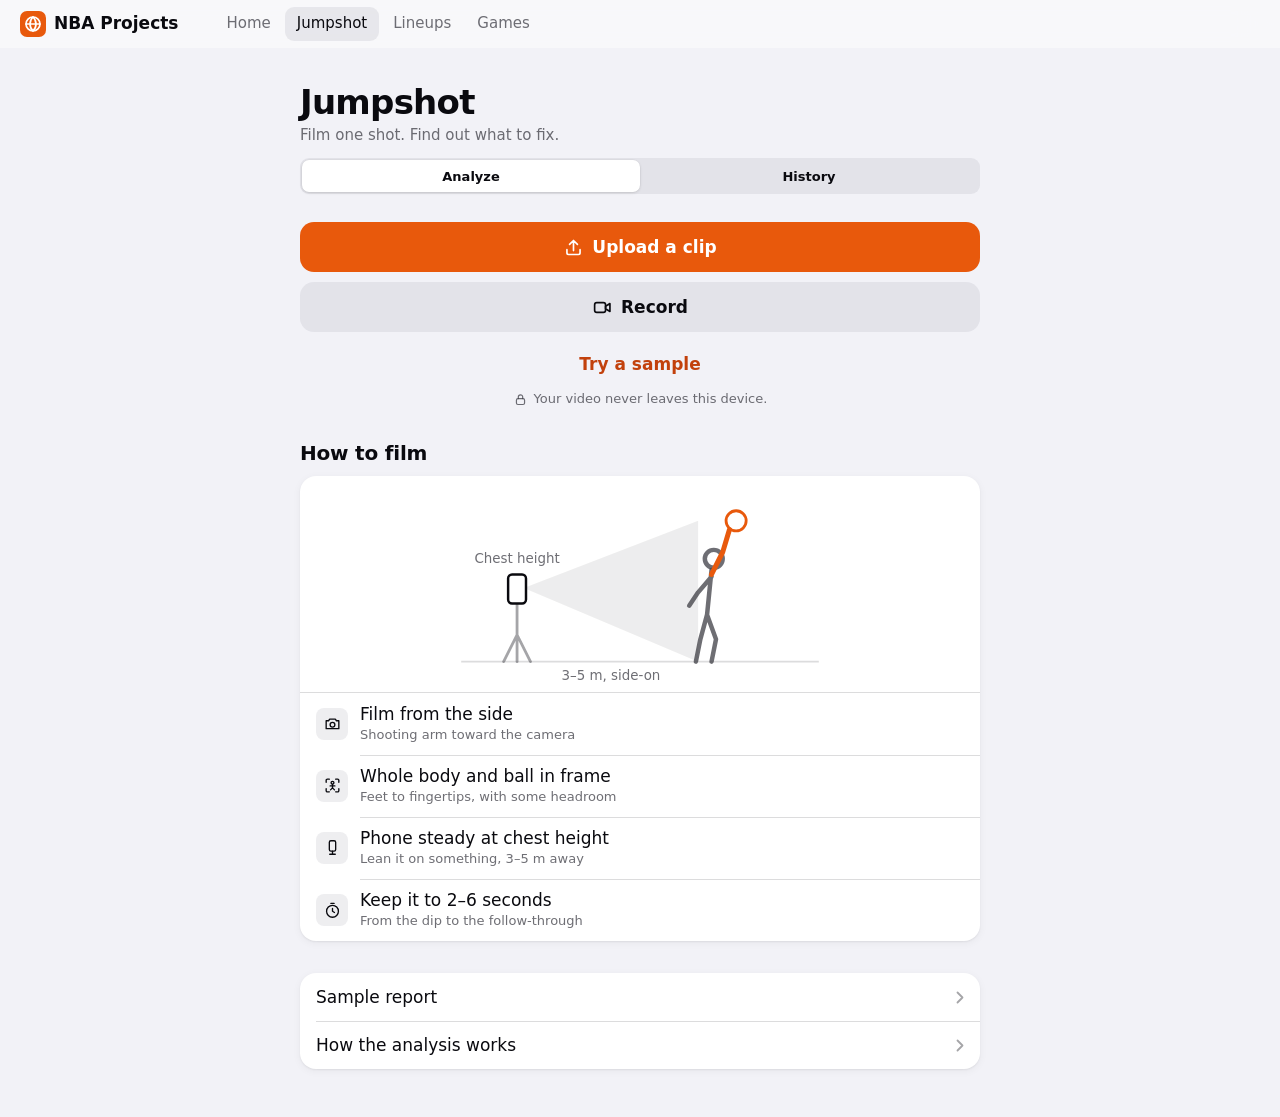
==== commit ab673ee1: "Redesign all apps with the app-polish system - New shared foundation: assets/app.css (native type sc" ====
--- a/site/jumpshot/index.html
+++ b/site/jumpshot/index.html
@@ -1,244 +1,167 @@
 <!DOCTYPE html>
 <html lang="en"><head><meta charset="utf-8">
-<title>Jumpshot Analyzer — fix your jumper · NBA Projects</title>
-<meta name="description" content="Film your jump shot on your phone and get an instant on-device form analysis: mechanics score, style match to the closest reference, frame-by-frame overlay, and a coaching plan. Your video never leaves your device.">
+<title>Jumpshot — NBA Projects</title>
+<meta name="description" content="Film your jump shot and get an on-device form analysis: a mechanics score, the one thing to fix first, an overlay on your own video and a practice plan. Your video never leaves your device.">
 <!-- NBA Projects PWA head tags (paths relative from site/<app>/index.html) -->
 <meta name="viewport" content="width=device-width, initial-scale=1, viewport-fit=cover">
-<meta name="theme-color" content="#0b0d12">
+<meta name="theme-color" content="#f9f9fb" media="(prefers-color-scheme: light)">
+<meta name="theme-color" content="#161618" media="(prefers-color-scheme: dark)">
+<meta name="color-scheme" content="light dark">
 <meta name="apple-mobile-web-app-capable" content="yes">
 <meta name="mobile-web-app-capable" content="yes">
-<meta name="apple-mobile-web-app-status-bar-style" content="black-translucent">
+<meta name="apple-mobile-web-app-status-bar-style" content="default">
 <meta name="apple-mobile-web-app-title" content="NBA Projects">
 <link rel="manifest" href="../manifest.webmanifest">
 <link rel="apple-touch-icon" href="../icons/apple-touch-icon.png">
 <link rel="icon" type="image/png" sizes="192x192" href="../icons/icon-192.png">
-<link rel="stylesheet" href="../assets/shell.css">
+<link rel="stylesheet" href="../assets/app.css">
 <link rel="stylesheet" href="app/ui.css">
+<script src="../assets/app-shell.js" defer></script>
 <link rel="modulepreload" href="app/ui.js">
 </head>
-<body data-app="jumpshot" data-title="Jumpshot Analyzer" data-mark="JS" data-chip="On-device AI">
-<main class="wrap" id="app">
+<body data-app="jumpshot" data-title="Jumpshot">
+<template id="top-actions">
+  <button class="icon-btn" id="tb-share" type="button" aria-label="Share" hidden><svg viewBox="0 0 24 24"><path d="M12 15V3.5M7.5 8 12 3.5 16.5 8"/><path d="M5.5 11.5v7.5a1.5 1.5 0 0 0 1.5 1.5h10a1.5 1.5 0 0 0 1.5-1.5v-7.5"/></svg></button>
+  <button class="icon-btn" id="tb-more" type="button" aria-label="More options" hidden><svg viewBox="0 0 24 24"><circle cx="12" cy="12" r="9"/><circle cx="8" cy="12" r=".6" fill="currentColor"/><circle cx="12" cy="12" r=".6" fill="currentColor"/><circle cx="16" cy="12" r=".6" fill="currentColor"/></svg></button>
+</template>
 
-  <nav class="subnav" aria-label="Jumpshot sections">
-    <a href="#/" data-nav="home" class="on">Analyze</a>
-    <a href="#/history" data-nav="history">History <span class="count num" id="hist-count"></span></a>
-    <a href="sample/index.html" class="ext">Sample report <svg viewBox="0 0 24 24" aria-hidden="true"><path d="M7 17 17 7M9 7h8v8"/></svg></a>
-  </nav>
+<main class="page" id="app">
 
-  <!-- ============================================================ LANDING -->
-  <section class="view" data-view="home" aria-labelledby="h-home">
-    <div class="hero">
-      <div class="eyebrow">NBA Projects · 01 · Computer vision</div>
-      <h1 id="h-home">Fix your jumper.</h1>
-      <p class="lede">Film one shot from the side. Get a mechanics score checked against published jump-shot ranges, the pro-style reference you're closest to, a frame-by-frame overlay on your own video and the drills that fix your biggest gap — in under a minute, all on your phone.</p>
+  <!-- Large title + Analyze / History switch (home and history only) -->
+  <header class="js-head" id="js-head">
+    <h1 class="large-title">Jumpshot</h1>
+    <p class="subtitle">Film one shot. Find out what to fix.</p>
+    <div class="seg js-seg" role="tablist" aria-label="Jumpshot">
+      <button type="button" role="tab" data-nav="home" class="on" aria-selected="true">Analyze</button>
+      <button type="button" role="tab" data-nav="history" aria-selected="false">History</button>
     </div>
+  </header>
 
-    <div class="actions">
-      <label class="action primary" for="file-upload">
-        <span class="ic"><svg viewBox="0 0 24 24"><path d="M12 16V4M7 9l5-5 5 5"/><path d="M4 15v3a2 2 0 0 0 2 2h12a2 2 0 0 0 2-2v-3"/></svg></span>
-        <span class="tx"><b>Upload a clip</b><small>From your camera roll · MP4 / MOV / WebM</small></span>
-        <svg class="chev" viewBox="0 0 24 24" aria-hidden="true"><path d="m9 6 6 6-6 6"/></svg>
-      </label>
-      <input type="file" id="file-upload" accept="video/*" class="sr-file">
-      <button class="action" id="btn-record" type="button">
-        <span class="ic"><svg viewBox="0 0 24 24"><rect x="3" y="6" width="13" height="12" rx="2"/><path d="m16 10 5-3v10l-5-3z"/></svg></span>
-        <span class="tx"><b>Record now</b><small id="record-sub">Use your camera · 2–6 seconds</small></span>
-        <svg class="chev" viewBox="0 0 24 24" aria-hidden="true"><path d="m9 6 6 6-6 6"/></svg>
-      </button>
-      <input type="file" id="file-capture" accept="video/*" capture="environment" class="sr-file">
-      <button class="action" id="btn-sample" type="button">
-        <span class="ic"><svg viewBox="0 0 24 24"><circle cx="12" cy="12" r="9"/><path d="M10 8.5v7l6-3.5z"/></svg></span>
-        <span class="tx"><b>Try a sample</b><small>No video needed · see the full analysis</small></span>
-        <svg class="chev" viewBox="0 0 24 24" aria-hidden="true"><path d="m9 6 6 6-6 6"/></svg>
-      </button>
+  <!-- ============================== HOME -->
+  <section class="view" data-view="home">
+    <div class="home-actions">
+      <label class="btn primary block" for="file-upload">
+        <svg viewBox="0 0 24 24" aria-hidden="true"><path d="M12 15.5V4M7.5 8.5 12 4l4.5 4.5"/><path d="M4.5 14.5v3.5a2 2 0 0 0 2 2h11a2 2 0 0 0 2-2v-3.5"/></svg>Upload a clip</label>
+      <input type="file" id="file-upload" accept="video/*" class="sr-only">
+      <button class="btn block" id="btn-record" type="button">
+        <svg viewBox="0 0 24 24" aria-hidden="true"><rect x="3" y="6.5" width="12.5" height="11" rx="2.5"/><path d="m15.5 10.5 5-3v9l-5-3z"/></svg>Record</button>
+      <input type="file" id="file-capture" accept="video/*" capture="environment" class="sr-only">
+      <button class="btn plain sample-btn" id="btn-sample" type="button">Try a sample</button>
     </div>
-    <p class="privacy"><svg viewBox="0 0 24 24" aria-hidden="true"><rect x="5" y="11" width="14" height="9" rx="2"/><path d="M8 11V8a4 4 0 0 1 8 0v3"/></svg>
-      <span><b>Private by design.</b> Your video is analysed by an AI model running in this browser tab. It is never uploaded — only the skeleton numbers are saved, on this device.</span></p>
+    <p class="privacy"><svg viewBox="0 0 24 24" aria-hidden="true"><rect x="5.5" y="10.5" width="13" height="9.5" rx="2.5"/><path d="M8.5 10.5V8a3.5 3.5 0 0 1 7 0v2.5"/></svg>Your video never leaves this device.</p>
 
-    <div class="home-grid">
-      <div class="card film">
-        <div class="sec-h"><h2>How to film</h2><span class="read">30 seconds of setup = a much better read</span></div>
-        <svg class="film-svg" viewBox="0 0 360 190" role="img" aria-label="Illustration: phone on the side at chest height, whole body and ball in frame">
-          <defs><pattern id="hatch" width="6" height="6" patternUnits="userSpaceOnUse" patternTransform="rotate(45)"><line x1="0" y1="0" x2="0" y2="6" stroke="#242a36" stroke-width="2"/></pattern></defs>
-          <rect x="0" y="168" width="360" height="22" fill="url(#hatch)"/><line x1="0" y1="168" x2="360" y2="168" stroke="#2e3545"/>
-          <!-- field of view -->
-          <path d="M70 92 L236 22 L236 166 Z" fill="rgba(255,160,48,.07)" stroke="rgba(255,160,48,.45)" stroke-dasharray="3 4"/>
-          <!-- frame box around shooter -->
-          <rect x="196" y="26" width="92" height="140" rx="6" fill="none" stroke="#5b6478" stroke-dasharray="5 4"/>
-          <!-- shooter (side view, release) -->
-          <g stroke="#e6e9f0" stroke-width="4" stroke-linecap="round" stroke-linejoin="round" fill="none">
-            <circle cx="238" cy="62" r="8" fill="#0b0d12"/>
-            <path d="M236 72 L232 112"/><path d="M232 112 L240 138 L236 162"/><path d="M232 112 L226 138 L222 162"/>
-            <path d="M236 78 L224 92 L216 104"/>
-          </g>
-          <g stroke="#ffa030" stroke-width="4.5" stroke-linecap="round" stroke-linejoin="round" fill="none"><path d="M236 76 L246 56 L252 36"/></g>
-          <circle cx="258" cy="28" r="9" fill="none" stroke="#ffa030" stroke-width="2.5"/><path d="M249.5 28h17M258 19.5v17" stroke="#ffa030" stroke-width="1.2"/>
-          <!-- tripod + phone -->
-          <g stroke="#8a93a6" stroke-width="2" stroke-linecap="round" fill="none"><path d="M64 100 L64 140 M64 140 L52 166 M64 140 L76 166 M64 140 L64 166"/></g>
-          <rect x="56" y="80" width="16" height="26" rx="3" fill="#181c25" stroke="#e6e9f0" stroke-width="2"/><circle cx="68" cy="86" r="1.8" fill="#ffa030"/>
-          <!-- labels -->
-          <g font-family="ui-monospace,Menlo,monospace" font-size="11" fill="#8a93a6">
-            <text x="16" y="20">PHONE AT</text><text x="16" y="34">CHEST HEIGHT</text>
-            <path d="M40 40 L58 76" stroke="#5b6478" fill="none"/>
-            <text x="296" y="54">WHOLE</text><text x="296" y="68">BODY +</text><text x="296" y="82">BALL</text>
-            <text x="110" y="184" fill="#8a93a6">3–5 m · side-on</text>
-          </g>
-          <path d="M80 176 L190 176 M184 172 L190 176 L184 180" stroke="#5b6478" fill="none"/>
-        </svg>
-        <ul class="tips">
-          <li><b>Side view</b>, shooting arm toward the camera if you can.</li>
-          <li><b>Whole body + ball</b> in frame — feet to fingertips at release, with headroom.</li>
-          <li><b>Phone at chest height</b>, steady (lean it on something), 3–5 m away.</li>
-          <li><b>2–6 seconds</b>: start just before the dip, end after the follow-through.</li>
-          <li><b>Good light</b>, and <b>60 fps</b> if your camera has it (Settings → Camera → Record Video).</li>
-        </ul>
+    <div id="home-last"></div>
+
+    <section class="section">
+      <div class="section-h"><h2>How to film</h2></div>
+      <div class="list film">
+        <div class="film-art">
+          <svg viewBox="0 0 360 170" role="img" aria-label="A phone on a tripod at chest height films the shooter from the side, whole body and ball in frame">
+            <line x1="20" y1="150" x2="340" y2="150" class="fa-floor"/>
+            <path d="M76 84 L232 24 L232 150 Z" class="fa-cone"/>
+            <g class="fa-tripod"><path d="M70 96v30M70 126l-12 24M70 126l12 24M70 126v24"/></g>
+            <rect x="62" y="72" width="16" height="26" rx="3.5" class="fa-phone"/>
+            <g class="fa-body"><circle cx="246" cy="58" r="8"/><path d="M244 68l-4 40M240 108l8 22-4 20M240 108l-6 22-4 20M244 74l-12 14-8 12"/></g>
+            <path d="M244 72l10-20 6-20" class="fa-arm"/>
+            <circle cx="266" cy="24" r="9" class="fa-ball"/>
+            <text x="70" y="62" text-anchor="middle" class="fa-t">Chest height</text>
+            <text x="154" y="166" text-anchor="middle" class="fa-t">3–5 m, side-on</text>
+          </svg>
+        </div>
+        <div class="row inset"><span class="tip-ic"><svg viewBox="0 0 24 24"><path d="M4 8.5h3l1.5-2h7L17 8.5h3v10H4z"/><circle cx="12" cy="13.5" r="3"/></svg></span><div class="grow"><div class="title">Film from the side</div><div class="sub">Shooting arm toward the camera</div></div></div>
+        <div class="row inset"><span class="tip-ic"><svg viewBox="0 0 24 24"><path d="M4 8V5.5A1.5 1.5 0 0 1 5.5 4H8M16 4h2.5A1.5 1.5 0 0 1 20 5.5V8M20 16v2.5a1.5 1.5 0 0 1-1.5 1.5H16M8 20H5.5A1.5 1.5 0 0 1 4 18.5V16"/><circle cx="12" cy="8.5" r="1.8"/><path d="M12 10.5v4.5M9.5 17.5 12 15l2.5 2.5M9 12.5h6"/></svg></span><div class="grow"><div class="title">Whole body and ball in frame</div><div class="sub">Feet to fingertips, with some headroom</div></div></div>
+        <div class="row inset"><span class="tip-ic"><svg viewBox="0 0 24 24"><rect x="8" y="3.5" width="8" height="13" rx="2"/><path d="M12 16.5v4M8.5 20.5h7"/></svg></span><div class="grow"><div class="title">Phone steady at chest height</div><div class="sub">Lean it on something, 3–5 m away</div></div></div>
+        <div class="row inset"><span class="tip-ic"><svg viewBox="0 0 24 24"><circle cx="12" cy="13" r="7.5"/><path d="M12 9.5V13l2.5 1.5M10 3h4"/></svg></span><div class="grow"><div class="title">Keep it to 2–6 seconds</div><div class="sub">From the dip to the follow-through</div></div></div>
       </div>
-      <div class="side-stack">
-        <div class="card" id="home-last" hidden></div>
-        <a class="card sample-link" href="sample/index.html">
-          <div><div class="label">See the sample report</div><b>Full static report from the Python pipeline</b>
-          <p class="muted">Same engine, same references — every section explained on a demo shot.</p></div>
-          <svg class="chev" viewBox="0 0 24 24" aria-hidden="true"><path d="m9 6 6 6-6 6"/></svg>
-        </a>
-        <div class="card how">
-          <div class="label">What you get</div>
-          <ol class="how-list">
-            <li><b>Mechanics score</b> 0–100 from 8 checks against published ranges</li>
-            <li><b>Style match</b> to the closest reference in the library</li>
-            <li><b>Overlay</b> on your own video, with a reference ghost</li>
-            <li><b>12 mechanics</b> measured in degrees, seconds &amp; torso-lengths</li>
-            <li><b>Coaching plan</b> ordered by your biggest gap</li>
-            <li><b>History</b> &amp; shot-to-shot consistency</li>
-          </ol>
-        </div>
+    </section>
+
+    <section class="section">
+      <div class="list">
+        <a class="row" href="sample/index.html"><div class="grow"><div class="title">Sample report</div></div><svg class="chev" viewBox="0 0 8 13" aria-hidden="true"><path d="M1.5 1.5 6.5 6.5 1.5 11.5" fill="none" stroke="currentColor" stroke-width="1.8" stroke-linecap="round" stroke-linejoin="round"/></svg></a>
+        <button class="row" id="btn-about" type="button"><div class="grow"><div class="title">How the analysis works</div></div><svg class="chev" viewBox="0 0 8 13" aria-hidden="true"><path d="M1.5 1.5 6.5 6.5 1.5 11.5" fill="none" stroke="currentColor" stroke-width="1.8" stroke-linecap="round" stroke-linejoin="round"/></svg></button>
       </div>
+    </section>
+  </section>
+
+  <!-- ============================== RECORD (desktop, in-page camera) -->
+  <section class="view" data-view="record" hidden>
+    <button class="back" data-back type="button"><svg viewBox="0 0 12 20" aria-hidden="true"><path d="M10 2 2 10l8 8"/></svg>Jumpshot</button>
+    <h1 class="large-title">Record</h1>
+    <div class="stage rec-stage">
+      <video id="rec-video" playsinline muted autoplay></video>
+      <div class="rec-count num" id="rec-count" aria-live="assertive"></div>
+      <div class="rec-badge" id="rec-badge" hidden><i></i><span id="rec-time" class="num">0.0 s</span></div>
+      <div class="rec-bar"><i id="rec-prog"></i></div>
+    </div>
+    <div class="rec-ctl">
+      <button class="icon-btn" id="rec-flip" type="button" aria-label="Switch camera"><svg viewBox="0 0 24 24"><path d="M4 8h12.5l-3-3M20 16H7.5l3 3"/></svg></button>
+      <button class="recbtn" id="rec-go" type="button" aria-label="Start recording"><i></i></button>
+      <button class="btn plain" id="rec-stop" type="button" disabled>Stop</button>
+    </div>
+    <p class="section-foot center" id="rec-note">A 3-second countdown, then up to 6 seconds of video.</p>
+  </section>
+
+  <!-- ============================== CLIP / TRIM -->
+  <section class="view" data-view="clip" hidden>
+    <button class="back" data-back type="button"><svg viewBox="0 0 12 20" aria-hidden="true"><path d="M10 2 2 10l8 8"/></svg>Jumpshot</button>
+    <h1 class="large-title">Trim your clip</h1>
+    <p class="subtitle num" id="clip-meta">&nbsp;</p>
+    <div class="stage bleed" id="clip-stage"><video id="clip-video" playsinline muted preload="auto"></video><span class="stage-time num" id="clip-cur">0.00 s</span></div>
+    <div class="trimmer">
+      <button class="trim-play" id="trim-play" type="button" aria-label="Play selection"><svg viewBox="0 0 24 24"><path d="M8 5.5v13l10.5-6.5z"/></svg></button>
+      <div class="trim" id="trim">
+        <div class="strip" id="trim-strip"></div>
+        <div class="trim-shade" id="trim-shade-l"></div><div class="trim-shade" id="trim-shade-r"></div>
+        <div class="trim-sel" id="trim-sel"></div>
+        <input type="range" id="trim-a" min="0" max="1000" value="0" step="1" aria-label="Trim start">
+        <input type="range" id="trim-b" min="0" max="1000" value="1000" step="1" aria-label="Trim end">
+      </div>
+    </div>
+    <div class="trim-info num"><span id="trim-range">&nbsp;</span><span id="trim-len"></span></div>
+    <p class="section-foot" id="trim-note"></p>
+    <section class="section">
+      <div class="list">
+        <div class="row opt"><div class="grow"><div class="title">Shooting hand</div></div>
+          <div class="seg" role="radiogroup" aria-label="Shooting hand" id="opt-side"><button type="button" role="radio" data-v="auto" class="on" aria-checked="true">Auto</button><button type="button" role="radio" data-v="left" aria-checked="false">Left</button><button type="button" role="radio" data-v="right" aria-checked="false">Right</button></div></div>
+        <div class="row opt"><div class="grow"><div class="title">Accuracy</div></div>
+          <div class="seg" role="radiogroup" aria-label="Accuracy" id="opt-model"><button type="button" role="radio" data-v="lite" class="on" aria-checked="true">Fast</button><button type="button" role="radio" data-v="full" aria-checked="false">High</button></div></div>
+      </div>
+      <p class="section-foot" id="model-sub">&nbsp;</p>
+    </section>
+    <div class="pin"><button class="btn primary block" id="btn-analyze" type="button" disabled>Analyze</button></div>
+  </section>
+
+  <!-- ============================== PROCESSING -->
+  <section class="view" data-view="processing" hidden>
+    <div class="proc">
+      <div class="stage proc-stage" id="proc-stage">
+        <video id="proc-video" playsinline muted preload="auto"></video>
+        <canvas id="proc-canvas"></canvas>
+        <div class="proc-idle skel" id="proc-idle"></div>
+      </div>
+      <div class="meter proc-bar" role="progressbar" aria-label="Progress" aria-valuemin="0" aria-valuemax="100" aria-valuenow="0" id="proc-bar"><i></i></div>
+      <p class="proc-status" id="proc-status" aria-live="polite">Getting ready…</p>
+      <p class="proc-sub num" id="proc-eta">&nbsp;</p>
+      <button class="btn plain" id="btn-cancel" type="button">Cancel</button>
     </div>
   </section>
 
-  <!-- ============================================================ RECORDER (desktop / in-page) -->
-  <section class="view" data-view="record" aria-labelledby="h-record" hidden>
-    <div class="view-h"><button class="btn ghost back" data-back type="button" aria-label="Back"><svg viewBox="0 0 24 24"><path d="m15 6-6 6 6 6"/></svg></button>
-      <div><div class="eyebrow">Record</div><h2 id="h-record">Record a shot</h2></div></div>
-    <div class="card rec">
-      <div class="rec-stage">
-        <video id="rec-video" playsinline muted autoplay></video>
-        <div class="rec-guide" aria-hidden="true"><span>keep your whole body + ball inside</span></div>
-        <div class="rec-count" id="rec-count" aria-live="assertive"></div>
-        <div class="rec-badge" id="rec-badge" hidden><i></i><span id="rec-time">0.0 s</span></div>
-        <div class="rec-bar"><i id="rec-prog"></i></div>
-      </div>
-      <div class="rec-ctl">
-        <button class="btn" id="rec-flip" type="button" aria-label="Switch camera"><svg viewBox="0 0 24 24"><path d="M4 7h11l-3-3M20 17H9l3 3"/></svg><span>Flip</span></button>
-        <button class="recbtn" id="rec-go" type="button" aria-label="Start recording"><i></i></button>
-        <button class="btn" id="rec-stop" type="button" disabled>Stop</button>
-      </div>
-      <p class="note center" id="rec-note">3-2-1 countdown, then records up to 6 s. Shoot when you see the red dot.</p>
-    </div>
-  </section>
-
-  <!-- ============================================================ CLIP STEP -->
-  <section class="view" data-view="clip" aria-labelledby="h-clip" hidden>
-    <div class="view-h"><button class="btn ghost back" data-back type="button" aria-label="Back"><svg viewBox="0 0 24 24"><path d="m15 6-6 6 6 6"/></svg></button>
-      <div><div class="eyebrow">Step 1 of 2 · Clip</div><h2 id="h-clip">Trim to your shot</h2></div></div>
-    <div class="clip-grid">
-      <div class="card flush">
-        <div class="vstage" id="clip-stage"><video id="clip-video" playsinline muted preload="auto"></video>
-          <div class="vtime num" id="clip-cur">0.00 s</div></div>
-        <div class="clip-meta" id="clip-meta"><span class="chip skel">loading…</span></div>
-      </div>
-      <div class="stack">
-        <div class="card">
-          <div class="row-between"><h3>Trim</h3><span class="num muted" id="trim-len">—</span></div>
-          <div class="trim" id="trim">
-            <div class="strip"><div class="strip-in" id="trim-strip"></div><div class="trim-sel" id="trim-sel"></div></div>
-            <input type="range" id="trim-a" min="0" max="1000" value="0" step="1" aria-label="Trim start">
-            <input type="range" id="trim-b" min="0" max="1000" value="1000" step="1" aria-label="Trim end">
-          </div>
-          <div class="row-between trim-labels"><span class="num" id="trim-a-l">0.00 s</span>
-            <button class="btn sm" id="trim-play" type="button"><svg viewBox="0 0 24 24"><path d="M8 5v14l11-7z"/></svg><span>Play selection</span></button>
-            <span class="num" id="trim-b-l">0.00 s</span></div>
-          <p class="note" id="trim-note">Up to 15 s is analysed. Tight trims around one shot are faster and more accurate.</p>
-        </div>
-        <div class="card opts">
-          <div class="opt"><div><b>Shooting hand</b><small>Auto works for most side-on clips</small></div>
-            <div class="seg" role="radiogroup" aria-label="Shooting hand" id="opt-side">
-              <button type="button" role="radio" data-v="auto" class="on" aria-checked="true">Auto</button><button type="button" role="radio" data-v="right" aria-checked="false">Right</button><button type="button" role="radio" data-v="left" aria-checked="false">Left</button></div></div>
-          <div class="opt"><div><b>AI model</b><small id="model-sub">Fast · 5.8 MB download</small></div>
-            <div class="seg" role="radiogroup" aria-label="AI model" id="opt-model">
-              <button type="button" role="radio" data-v="lite" class="on" aria-checked="true">Fast</button><button type="button" role="radio" data-v="full" aria-checked="false">Accurate</button></div></div>
-        </div>
-        <div class="cta-bar"><button class="btn primary big" id="btn-analyze" type="button" disabled>
-          <svg viewBox="0 0 24 24"><path d="M12 3v3M12 18v3M3 12h3M18 12h3M5.6 5.6l2.1 2.1M16.3 16.3l2.1 2.1M5.6 18.4l2.1-2.1M16.3 7.7l2.1-2.1"/></svg>Analyze shot</button>
-          <p class="note center">Runs on this device · nothing is uploaded</p></div>
-      </div>
-    </div>
-  </section>
-
-  <!-- ============================================================ PROCESSING -->
-  <section class="view" data-view="processing" aria-labelledby="h-proc" hidden>
-    <div class="view-h"><div><div class="eyebrow">Step 2 of 2 · Analysing</div><h2 id="h-proc">Reading your shot…</h2></div></div>
-    <div class="proc-grid">
-      <div class="card flush">
-        <div class="vstage proc-stage" id="proc-stage">
-          <video id="proc-video" playsinline muted preload="auto"></video>
-          <canvas id="proc-canvas"></canvas>
-          <div class="proc-idle" id="proc-idle"><div class="pulse"></div></div>
-          <div class="vtime num" id="proc-fps"></div>
-        </div>
-      </div>
-      <div class="stack">
-        <div class="card">
-          <ol class="steps" id="proc-steps">
-            <li data-step="model"><i></i><div><b>Download AI model</b><small id="st-model">one time · cached for offline use</small></div></li>
-            <li data-step="init"><i></i><div><b>Start the pose model</b><small id="st-init">GPU if available</small></div></li>
-            <li data-step="track"><i></i><div><b>Track your body, frame by frame</b><small id="st-track">33 landmarks per frame</small></div></li>
-            <li data-step="analyze"><i></i><div><b>Score mechanics &amp; match the library</b><small id="st-analyze">mechanics · timing · drills</small></div></li>
-          </ol>
-          <div class="pbar" role="progressbar" aria-valuemin="0" aria-valuemax="100" aria-valuenow="0" id="proc-bar"><i></i></div>
-          <div class="row-between proc-nums"><span class="num" id="proc-count">—</span><span class="num muted" id="proc-eta"></span></div>
-          <div class="row-between"><span class="chip" id="proc-delegate" hidden></span>
-            <button class="btn" id="btn-cancel" type="button">Cancel</button></div>
-        </div>
-        <p class="note">Keep this tab open — processing pauses in the background. Your screen stays awake while it runs.</p>
-      </div>
-    </div>
-  </section>
-
-  <!-- ============================================================ SHOT PICKER -->
-  <section class="view" data-view="shots" aria-labelledby="h-shots" hidden>
-    <div class="view-h"><button class="btn ghost back" data-back type="button" aria-label="Back"><svg viewBox="0 0 24 24"><path d="m15 6-6 6 6 6"/></svg></button>
-      <div><div class="eyebrow">Shots found</div><h2 id="h-shots">Pick a shot</h2></div></div>
+  <!-- ============================== SHOT PICKER -->
+  <section class="view" data-view="shots" hidden>
+    <button class="back" data-back type="button"><svg viewBox="0 0 12 20" aria-hidden="true"><path d="M10 2 2 10l8 8"/></svg>Trim</button>
     <div id="shots-body"></div>
   </section>
 
-  <!-- ============================================================ RESULTS -->
-  <section class="view" data-view="results" aria-labelledby="h-res" hidden>
-    <div id="results-body"></div>
-  </section>
+  <!-- ============================== RESULTS -->
+  <section class="view" data-view="results" hidden><div id="results-body"></div></section>
 
-  <!-- ============================================================ HISTORY -->
-  <section class="view" data-view="history" aria-labelledby="h-hist" hidden>
-    <div id="history-body"></div>
-  </section>
+  <!-- ============================== HISTORY -->
+  <section class="view" data-view="history" hidden><div id="history-body"></div></section>
 
-  <!-- ============================================================ COMPARE -->
-  <section class="view" data-view="compare" aria-labelledby="h-cmp" hidden>
-    <div id="compare-body"></div>
-  </section>
-
-  <!-- ============================================================ ERROR -->
-  <section class="view" data-view="error" aria-labelledby="h-err" hidden>
-    <div class="card errcard" id="error-body"></div>
-  </section>
-
-  <footer class="method" id="method">
-    <b>Method &amp; limits.</b> MediaPipe Pose (tasks-vision 1.2.2) runs in your browser and finds 33 body landmarks per frame; the analysis engine turns them into nine per-frame mechanics, detects onset → set → release → follow-through, scores eight mechanics checks (elbow at set, knee dip, elbow and shoulder at release, release timing vs the jump peak, follow-through, balance) against ranges from published jump-shot kinematics, and separately matches the time-normalised shot to a reference library with dynamic time warping (+ a small learned encoder where available) for the style match. The published ranges come from 3-D lab studies of skilled shooters; here they are applied to 2-D phone video, so treat them as coaching ranges, not laws. Single camera, 2-D only: depth, ball flight and make/miss are not measured, and angles drift if the camera is not side-on. The references are synthetic stand-ins for pro shooters. Drills are generic form-shooting work, not professional coaching.
-    <div class="foot"><span>Jumpshot Analyzer</span><span>on-device · no upload</span><span>MediaPipe Pose</span></div>
-  </footer>
+  <!-- ============================== ERROR -->
+  <section class="view" data-view="error" hidden><div id="error-body"></div></section>
 </main>
 
-<div class="toast" id="toast" role="status" aria-live="polite"></div>
-<input type="file" id="file-import" accept="application/json,.json" class="sr-file">
-<script src="../assets/shell.js"></script>
+<input type="file" id="file-import" accept="application/json,.json" class="sr-only">
 <script type="module" src="app/ui.js"></script>
 </body></html>
--- a/site/assets/app.css
+++ b/site/assets/app.css
@@ -0,0 +1,218 @@
+/* NBA Projects — app foundation (app-polish skill). Light + dark via system setting.
+   One brand colour (basketball orange), native type, grouped lists, real tab bar. */
+:root{
+  --font:-apple-system,BlinkMacSystemFont,"SF Pro Text","Inter",system-ui,"Segoe UI",Roboto,sans-serif;
+  --font-display:-apple-system,BlinkMacSystemFont,"SF Pro Display","Inter",system-ui,"Segoe UI",Roboto,sans-serif;
+  --t-large:34px;--t-1:28px;--t-2:22px;--t-3:20px;--t-body:17px;--t-callout:16px;--t-sub:15px;--t-foot:13px;--t-cap:12px;
+  --s1:4px;--s2:8px;--s3:12px;--s4:16px;--s5:20px;--s6:24px;--s8:32px;--s10:40px;
+  --margin:16px;
+  --r-control:10px;--r-card:16px;--r-sheet:24px;--r-pill:999px;
+  --bg:#f2f2f7;--surface:#ffffff;--surface-2:#f2f2f6;--surface-3:#e9e9ef;
+  --separator:rgba(60,60,67,.18);
+  --label:#0a0a0f;--label-2:rgba(60,60,67,.74);--label-3:rgba(60,60,67,.46);
+  --fill:rgba(118,118,128,.12);--fill-2:rgba(118,118,128,.20);
+  --brand:#e8590c;--brand-text:#c2410c;--on-brand:#ffffff;--brand-tint:rgba(232,89,12,.12);
+  --pos:#1f9d55;--neg:#e5484d;--warn:#c77700;
+  --pos-tint:rgba(31,157,85,.12);--neg-tint:rgba(229,72,77,.12);--warn-tint:rgba(199,119,0,.14);
+  --shadow-1:0 1px 2px rgba(0,0,0,.06),0 2px 8px rgba(0,0,0,.05);
+  --shadow-2:0 8px 30px rgba(0,0,0,.12);
+  --bar:rgba(249,249,251,.82);
+  --ease:cubic-bezier(.2,.8,.2,1);--dur:220ms;
+  --sat:env(safe-area-inset-top,0px);--sab:env(safe-area-inset-bottom,0px);
+  --tabbar-h:56px;--topbar-h:48px;
+  color-scheme:light dark;
+}
+@media (prefers-color-scheme:dark){:root{
+  --bg:#000000;--surface:#1c1c1e;--surface-2:#2c2c2e;--surface-3:#3a3a3c;
+  --separator:rgba(84,84,88,.62);
+  --label:#ffffff;--label-2:rgba(235,235,245,.70);--label-3:rgba(235,235,245,.40);
+  --fill:rgba(118,118,128,.24);--fill-2:rgba(118,118,128,.34);
+  --brand:#ff7a1a;--brand-text:#ff8f3d;--on-brand:#1a0a00;--brand-tint:rgba(255,122,26,.16);
+  --pos:#30d158;--neg:#ff453a;--warn:#ffb340;
+  --pos-tint:rgba(48,209,88,.16);--neg-tint:rgba(255,69,58,.16);--warn-tint:rgba(255,179,64,.16);
+  --shadow-1:none;--shadow-2:0 8px 30px rgba(0,0,0,.5);
+  --bar:rgba(22,22,24,.80);
+}}
+@media (min-width:390px){:root{--margin:20px}}
+
+*{box-sizing:border-box}
+html{-webkit-text-size-adjust:100%;-webkit-tap-highlight-color:transparent}
+body{margin:0;background:var(--bg);color:var(--label);font:400 var(--t-body)/1.35 var(--font);-webkit-font-smoothing:antialiased;
+  padding-top:calc(var(--topbar-h) + var(--sat));padding-bottom:calc(var(--tabbar-h) + var(--sab) + 24px)}
+@media (min-width:900px){body{padding-bottom:48px}}
+a{color:var(--brand-text);text-decoration:none}
+button{font:inherit;color:inherit}
+img,svg,video,canvas{display:block;max-width:100%}
+.num{font-variant-numeric:tabular-nums;letter-spacing:-.01em}
+:focus-visible{outline:2px solid var(--brand);outline-offset:2px;border-radius:6px}
+
+/* ---------- Chrome: top bar + bottom tab bar (rendered by shell.js) ---------- */
+.ap-top{position:fixed;inset:0 0 auto 0;z-index:50;height:calc(var(--topbar-h) + var(--sat));padding:var(--sat) var(--margin) 0;
+  display:flex;align-items:center;gap:12px;background:var(--bar);backdrop-filter:blur(20px) saturate(180%);-webkit-backdrop-filter:blur(20px) saturate(180%);
+  border-bottom:.5px solid transparent;transition:border-color var(--dur) var(--ease)}
+.ap-top.scrolled{border-bottom-color:var(--separator)}
+.ap-top .ap-title{font:600 var(--t-body)/1 var(--font);opacity:0;transform:translateY(4px);transition:opacity var(--dur) var(--ease),transform var(--dur) var(--ease);
+  position:absolute;left:50%;translate:-50% 0;white-space:nowrap;max-width:60vw;overflow:hidden;text-overflow:ellipsis}
+.ap-top.scrolled .ap-title{opacity:1;transform:none}
+.ap-top .ap-home{display:flex;align-items:center;gap:8px;font:600 var(--t-body)/1 var(--font);color:var(--label)}
+.ap-top .ap-home svg{width:26px;height:26px}
+.ap-top .ap-actions{margin-left:auto;display:flex;gap:4px}
+.ap-deskNav{display:none}
+@media (min-width:900px){
+  .ap-top .ap-title{display:none}
+  .ap-deskNav{display:flex;gap:2px;margin-left:24px}
+  .ap-deskNav a{height:34px;padding:0 12px;border-radius:9px;display:flex;align-items:center;color:var(--label-2);font:500 var(--t-sub)/1 var(--font)}
+  .ap-deskNav a:hover{background:var(--fill);color:var(--label)}
+  .ap-deskNav a.on{color:var(--label);background:var(--fill)}
+}
+.ap-tabs{position:fixed;inset:auto 0 0 0;z-index:50;display:flex;padding:0 4px var(--sab);height:calc(var(--tabbar-h) + var(--sab));
+  background:var(--bar);backdrop-filter:blur(20px) saturate(180%);-webkit-backdrop-filter:blur(20px) saturate(180%);border-top:.5px solid var(--separator)}
+.ap-tabs a{flex:1;display:flex;flex-direction:column;align-items:center;justify-content:center;gap:3px;color:var(--label-3);font:500 10.5px/1 var(--font);user-select:none}
+.ap-tabs a svg{width:25px;height:25px;fill:none;stroke:currentColor;stroke-width:1.8;stroke-linecap:round;stroke-linejoin:round}
+.ap-tabs a.on{color:var(--brand)}
+.ap-tabs a:active{opacity:.6}
+@media (min-width:900px){.ap-tabs{display:none}}
+
+/* ---------- Layout ---------- */
+.page{max-width:720px;margin:0 auto;padding:0 var(--margin)}
+.page.wide{max-width:1100px}
+.large-title{font:700 var(--t-large)/1.1 var(--font-display);letter-spacing:-.022em;margin:8px 0 4px}
+.subtitle{font:400 var(--t-sub)/1.4 var(--font);color:var(--label-2);margin:0 0 4px}
+.section{margin-top:var(--s8)}
+.section-h{display:flex;align-items:baseline;justify-content:space-between;gap:12px;margin:0 0 10px}
+.section-h h2{font:600 var(--t-3)/1.25 var(--font-display);letter-spacing:-.01em;margin:0}
+.section-h .more{font:400 var(--t-sub)/1 var(--font);color:var(--brand-text)}
+.section-foot{font:400 var(--t-foot)/1.4 var(--font);color:var(--label-2);margin:8px 4px 0}
+.cols{display:grid;gap:var(--s4)}
+@media (min-width:900px){.cols.two{grid-template-columns:1fr 1fr}.cols.side{grid-template-columns:1.4fr 1fr}}
+
+/* ---------- Surfaces ---------- */
+.card{background:var(--surface);border-radius:var(--r-card);box-shadow:var(--shadow-1);overflow:hidden}
+.card.pad{padding:var(--s4)}
+.tappable{cursor:pointer;transition:transform 120ms var(--ease),background-color 120ms var(--ease);user-select:none}
+.tappable:active{transform:scale(.98)}
+
+/* Grouped inset list */
+.list{background:var(--surface);border-radius:var(--r-card);box-shadow:var(--shadow-1);overflow:hidden}
+.row{display:flex;align-items:center;gap:12px;min-height:48px;padding:11px var(--s4);position:relative}
+.row + .row::before{content:"";position:absolute;top:0;left:var(--s4);right:0;height:.5px;background:var(--separator)}
+.row.inset + .row.inset::before{left:60px}
+a.row,button.row{width:100%;border:0;background:none;text-align:left;color:inherit;cursor:pointer}
+a.row:active,button.row:active{background:var(--surface-2)}
+.row .grow{flex:1;min-width:0}
+.row .title{font:400 var(--t-body)/1.25 var(--font);white-space:nowrap;overflow:hidden;text-overflow:ellipsis}
+.row .sub{font:400 var(--t-foot)/1.3 var(--font);color:var(--label-2);margin-top:2px}
+.row .value{color:var(--label-2);font-variant-numeric:tabular-nums;white-space:nowrap}
+.row .chev{width:8px;height:13px;color:var(--label-3);flex:none}
+.row.selected{background:var(--brand-tint)}
+
+/* ---------- Stats ---------- */
+.stat .v{font:600 var(--t-large)/1 var(--font-display);letter-spacing:-.02em;font-variant-numeric:tabular-nums}
+.stat .v small{font:500 var(--t-body)/1 var(--font);color:var(--label-2);margin-left:2px;letter-spacing:0}
+.stat .c{font:400 var(--t-foot)/1.35 var(--font);color:var(--label-2);margin-top:6px}
+.stat.hero .v{font-size:56px;font-weight:700}
+.stat.brand .v{color:var(--brand)}
+.stats{display:grid;grid-template-columns:1fr 1fr;gap:var(--s5) var(--s4)}
+@media (min-width:700px){.stats.four{grid-template-columns:repeat(4,1fr)}}
+
+.pos{color:var(--pos)}.neg{color:var(--neg)}.warn{color:var(--warn)}.muted{color:var(--label-2)}.faint{color:var(--label-3)}
+
+/* ---------- Controls ---------- */
+.btn{appearance:none;border:0;height:50px;padding:0 20px;border-radius:14px;background:var(--fill);color:var(--label);
+  font:600 var(--t-body)/1 var(--font);display:inline-flex;align-items:center;justify-content:center;gap:8px;cursor:pointer;
+  transition:filter 120ms var(--ease),transform 120ms var(--ease);user-select:none;text-decoration:none}
+.btn:active{transform:scale(.98);filter:brightness(.92)}
+.btn.primary{background:var(--brand);color:var(--on-brand)}
+.btn.block{width:100%}
+.btn.sm{height:36px;padding:0 14px;border-radius:10px;font-size:var(--t-sub)}
+.btn.plain{background:none;color:var(--brand-text);padding:0 8px}
+.btn[disabled]{opacity:.4;pointer-events:none}
+.icon-btn{appearance:none;border:0;background:none;width:44px;height:44px;border-radius:22px;display:grid;place-items:center;color:var(--brand-text);cursor:pointer}
+.icon-btn:active{background:var(--fill)}
+.icon-btn svg{width:22px;height:22px;fill:none;stroke:currentColor;stroke-width:1.9;stroke-linecap:round;stroke-linejoin:round}
+
+.seg{position:relative;display:flex;background:var(--fill);border-radius:9px;padding:2px;gap:0}
+.seg button{flex:1;appearance:none;border:0;background:none;height:32px;border-radius:7px;font:600 var(--t-foot)/1 var(--font);color:var(--label);cursor:pointer;position:relative;z-index:1;white-space:nowrap;padding:0 10px}
+.seg button.on{background:var(--surface);box-shadow:0 1px 3px rgba(0,0,0,.12),0 0 0 .5px rgba(0,0,0,.04)}
+@media (prefers-color-scheme:dark){.seg button.on{background:var(--surface-3);box-shadow:none}}
+
+select.field,input.field{appearance:none;-webkit-appearance:none;width:100%;height:44px;border:0;border-radius:var(--r-control);background:var(--fill);
+  color:var(--label);font:400 var(--t-body)/1 var(--font);padding:0 36px 0 12px}
+select.field{background-image:url("data:image/svg+xml,%3Csvg xmlns='http://www.w3.org/2000/svg' width='12' height='8' viewBox='0 0 12 8'%3E%3Cpath d='M1 1.5l5 5 5-5' fill='none' stroke='%238e8e93' stroke-width='1.8' stroke-linecap='round' stroke-linejoin='round'/%3E%3C/svg%3E");
+  background-repeat:no-repeat;background-position:right 12px center}
+input[type=range]{width:100%;accent-color:var(--brand)}
+
+/* Status badge: only for real statuses (Live, Final, Out, Win) */
+.badge{display:inline-flex;align-items:center;gap:4px;height:22px;padding:0 8px;border-radius:6px;font:600 var(--t-cap)/1 var(--font);
+  background:var(--fill);color:var(--label-2);white-space:nowrap}
+.badge.pos{background:var(--pos-tint);color:var(--pos)}.badge.neg{background:var(--neg-tint);color:var(--neg)}
+.badge.warn{background:var(--warn-tint);color:var(--warn)}.badge.brand{background:var(--brand-tint);color:var(--brand-text)}
+.badge .dot{width:6px;height:6px;border-radius:3px;background:currentColor}
+
+/* Bars */
+.meter{height:6px;border-radius:3px;background:var(--fill);overflow:hidden}
+.meter > i{display:block;height:100%;border-radius:3px;background:var(--brand)}
+.split{display:flex;height:6px;border-radius:3px;overflow:hidden;gap:2px}
+.split > i{display:block;height:100%}
+
+/* Sheet */
+.scrim{position:fixed;inset:0;background:rgba(0,0,0,.4);opacity:0;pointer-events:none;transition:opacity var(--dur) var(--ease);z-index:80}
+.scrim.open{opacity:1;pointer-events:auto}
+.sheet{position:fixed;inset:auto 0 0 0;z-index:90;max-height:88vh;overflow:auto;background:var(--surface);border-radius:var(--r-sheet) var(--r-sheet) 0 0;
+  padding:8px var(--margin) calc(var(--sab) + 24px);transform:translateY(102%);transition:transform 320ms var(--ease);box-shadow:var(--shadow-2);overscroll-behavior:contain}
+@media (prefers-color-scheme:dark){.sheet{background:var(--surface)}}
+.sheet.open{transform:none}
+.sheet .grabber{width:36px;height:5px;border-radius:3px;background:var(--fill-2);margin:0 auto 12px}
+.sheet h3{font:600 var(--t-2)/1.2 var(--font-display);margin:4px 0 12px}
+@media (min-width:900px){.sheet{inset:50% auto auto 50%;width:min(560px,92vw);max-height:80vh;border-radius:var(--r-sheet);transform:translate(-50%,-46%) scale(.98);opacity:0;pointer-events:none;transition:opacity var(--dur) var(--ease),transform var(--dur) var(--ease);padding-bottom:24px}
+  .sheet.open{transform:translate(-50%,-50%);opacity:1;pointer-events:auto}.sheet .grabber{display:none}}
+
+/* Toast */
+.toast{position:fixed;left:50%;bottom:calc(var(--tabbar-h) + var(--sab) + 16px);translate:-50% 12px;opacity:0;z-index:95;background:var(--label);color:var(--bg);
+  font:600 var(--t-sub)/1 var(--font);padding:12px 16px;border-radius:12px;transition:opacity var(--dur) var(--ease),translate var(--dur) var(--ease);pointer-events:none}
+.toast.show{opacity:1;translate:-50% 0}
+
+/* Skeleton */
+.skel{background:linear-gradient(90deg,var(--fill) 0%,var(--fill-2) 50%,var(--fill) 100%);background-size:200% 100%;animation:skel 1.2s linear infinite;border-radius:8px}
+@keyframes skel{to{background-position:-200% 0}}
+
+/* Empty / error */
+.empty{text-align:center;padding:40px 24px}
+.empty svg{width:48px;height:48px;margin:0 auto 12px;color:var(--label-3)}
+.empty h3{font:600 var(--t-3)/1.25 var(--font-display);margin:0 0 6px}
+.empty p{color:var(--label-2);font-size:var(--t-sub);margin:0 0 16px}
+
+/* Charts (SVG) */
+svg.chart{width:100%;height:auto;overflow:visible}
+.chart text{font:400 11px var(--font);fill:var(--label-3);font-variant-numeric:tabular-nums}
+.chart .grid{stroke:var(--separator);stroke-width:.5}
+.chart .series{fill:none;stroke:var(--brand);stroke-width:2;stroke-linejoin:round;stroke-linecap:round}
+.chart .series.muted{stroke:var(--label-3);stroke-width:1.5}
+
+/* Tables (desktop) */
+.table{width:100%;border-collapse:collapse;font-size:var(--t-sub)}
+.table th{font:600 var(--t-foot)/1 var(--font);color:var(--label-2);text-align:left;padding:10px var(--s4);border-bottom:.5px solid var(--separator)}
+.table td{padding:12px var(--s4);border-bottom:.5px solid var(--separator);font-variant-numeric:tabular-nums}
+.table tr:last-child td{border-bottom:0}
+.table .r{text-align:right}
+
+.footer-note{margin:40px 4px 0;font:400 var(--t-foot)/1.5 var(--font);color:var(--label-3)}
+.footer-note a{color:var(--label-2);text-decoration:underline}
+
+/* Foundation additions */
+.sheet:not(.open){visibility:hidden;transition:transform 320ms var(--ease),opacity var(--dur) var(--ease),visibility 0s linear 320ms}
+.sheet.open{visibility:visible}
+.ap-tabs a{font-size:11px}
+.btn-more{appearance:none;border:0;background:none;color:var(--brand-text);font:400 var(--t-sub)/1 var(--font);min-height:44px;cursor:pointer}
+[hidden]{display:none!important}
+html{scroll-padding-top:calc(var(--topbar-h) + var(--sat) + 12px);scroll-padding-bottom:calc(var(--tabbar-h) + var(--sab) + 12px)}
+.row .title,.row .sub{display:block}
+.cols{grid-template-columns:minmax(0,1fr)}
+.section-h .more{min-height:44px;display:inline-flex;align-items:center}
+.sheet .list,.sheet .card{background:var(--surface-2);box-shadow:none}
+@media (max-width:899px){.ap-top .ap-brandname{display:none}}
+@media (min-width:900px){.large-title{margin-top:36px}}
+.row .title.wrap{white-space:normal}
+@media (max-width:429px){.row.stack-sm{flex-wrap:wrap}.row.stack-sm .value{flex-basis:100%;order:3;padding-left:0;margin-top:-2px;font-size:var(--t-foot)}}
+@media (hover:hover){.card.tappable:hover,a.row:hover,button.row:hover{background:var(--surface-2)}}
+@media (prefers-reduced-motion:reduce){*{transition:none!important;animation:none!important}}
--- a/site/jumpshot/app/ui.css
+++ b/site/jumpshot/app/ui.css
@@ -1,356 +1,307 @@
-/* Jumpshot Analyzer app — on top of ../assets/shell.css. One accent (amber), color = meaning. */
-html,body{overflow-x:hidden}
+/* Jumpshot — page-only styles on top of ../assets/app.css (tokens, list, seg, sheet, btn live there). */
 [hidden]{display:none!important}
-.sr-file{position:absolute;width:1px;height:1px;opacity:0;pointer-events:none;overflow:hidden;clip:rect(0 0 0 0)}
-svg{flex:none}
-.btn svg,.action svg,.subnav svg,.chip svg,.privacy svg{width:20px;height:20px;fill:none;stroke:currentColor;stroke-width:1.75;stroke-linecap:round;stroke-linejoin:round}
-.btn{text-decoration:none;min-height:44px;height:auto;justify-content:center;touch-action:manipulation}
-.btn.sm{min-height:36px}
-.btn.ghost{background:transparent;border-color:transparent}
-.btn.ghost:hover{background:var(--surface-2)}
-.btn.big{height:54px;font-size:16px;width:100%;border-radius:12px;font-weight:700;letter-spacing:-.01em}
-.btn.on{border-color:var(--accent);color:var(--accent)}
-.btn:disabled{opacity:.45;cursor:not-allowed}
-.btn.primary:hover{filter:brightness(1.06)}
-.btn:focus-visible,.action:focus-visible,.seg button:focus-visible,a:focus-visible,input:focus-visible+.x{outline:2px solid var(--accent);outline-offset:2px}
-.seg button{min-height:38px;padding:0 12px;touch-action:manipulation}
-.chip.warn{color:var(--warn);border-color:color-mix(in srgb,var(--warn) 45%,transparent)}
-.chip.skel{width:90px;color:transparent;background:var(--surface-2);border-color:transparent}
-.label,.lbl{font:600 11px/1 var(--mono);letter-spacing:.1em;text-transform:uppercase;color:var(--muted)}
-.eyebrow,.kpi .label,th,.chip,.foot,.chart text,.lbl,.label{font-size:12px}
-.stack{display:grid;gap:12px;min-width:0}
-.row-between{display:flex;align-items:center;justify-content:space-between;gap:10px;flex-wrap:wrap}
+.sr-only{position:absolute;width:1px;height:1px;opacity:0;pointer-events:none;overflow:hidden;clip:rect(0 0 0 0)}
 .center{text-align:center}
-.note{font-size:12px;color:var(--muted);margin:8px 0 0}
-.card h3{margin:0 0 8px;font-size:14px;font-weight:700}
-.card.flush{padding:0;overflow:hidden}
-.view{animation:vin .22s ease both}
-@keyframes vin{from{opacity:0;transform:translateY(6px)}to{opacity:1;transform:none}}
-
-/* sub-nav */
-.subnav{display:flex;gap:4px;margin:0 0 14px;padding:3px;background:var(--surface);border:1px solid var(--line);border-radius:12px;width:max-content;max-width:100%;overflow-x:auto}
-.subnav a{display:inline-flex;align-items:center;gap:6px;height:40px;padding:0 12px;border-radius:9px;text-decoration:none;color:var(--muted);font-weight:600;font-size:13px;white-space:nowrap}
-.subnav a.on{background:var(--surface-2);color:var(--text);box-shadow:0 1px 0 var(--line-2)}
-.subnav a:hover{color:var(--text)}
-.subnav .count{font-size:11px;color:var(--accent)}
-.subnav a.ext svg{width:14px;height:14px}
-
-/* landing */
-.hero h1{font-size:clamp(34px,9vw,56px);margin:8px 0 8px}
-.hero .lede{font-size:15px}
-.actions{display:grid;gap:10px;margin:18px 0 12px}
-@media(min-width:760px){.actions{grid-template-columns:repeat(3,1fr)}}
-.action{appearance:none;font:inherit;color:var(--text);text-align:left;display:flex;align-items:center;gap:14px;min-height:76px;padding:14px 16px;background:var(--surface);border:1px solid var(--line);border-radius:14px;cursor:pointer;transition:border-color .15s,transform .15s,background .15s;touch-action:manipulation;-webkit-tap-highlight-color:transparent}
-.action:hover{border-color:var(--line-2);background:var(--surface-2)}
-.action:active{transform:scale(.985)}
-.action .ic{width:46px;height:46px;border-radius:12px;display:grid;place-items:center;background:var(--surface-2);border:1px solid var(--line-2);color:var(--text)}
-.action .ic svg{width:24px;height:24px}
-.action .tx{display:flex;flex-direction:column;gap:2px;min-width:0;flex:1}
-.action b{font-size:16px;letter-spacing:-.01em}
-.action small{color:var(--muted);font-size:12.5px}
-.action .chev{width:18px;height:18px;color:var(--faint)}
-.action.primary{border-color:color-mix(in srgb,var(--accent) 55%,var(--line));background:linear-gradient(180deg,color-mix(in srgb,var(--accent) 9%,var(--surface)),var(--surface))}
-.action.primary .ic{background:var(--accent);color:var(--accent-ink);border-color:transparent}
-.action.primary .chev{color:var(--accent)}
-.privacy{display:flex;gap:10px;align-items:flex-start;color:var(--muted);font-size:13px;margin:4px 2px 18px;max-width:80ch}
-.privacy svg{color:var(--pos);margin-top:1px}
-.privacy b{color:var(--text)}
-.home-grid{display:grid;gap:12px}
-@media(min-width:900px){.home-grid{grid-template-columns:minmax(0,1.35fr) minmax(0,1fr)}}
-.film-svg{width:100%;height:auto;display:block;margin:2px 0 8px;max-width:520px}
-.tips{margin:0;padding:0 0 0 18px;display:grid;gap:5px;font-size:13.5px;color:var(--muted)}
-.tips b{color:var(--text)}
-.side-stack{display:grid;gap:12px;align-content:start}
-.sample-link{display:flex;align-items:center;gap:12px;text-decoration:none}
-.sample-link b{display:block;font-size:15px;margin-top:6px}
-.sample-link p{margin:4px 0 0;font-size:13px}
-.sample-link .chev{width:20px;height:20px;fill:none;stroke:var(--faint);stroke-width:1.75;margin-left:auto}
-.sample-link:hover{border-color:var(--line-2)}
-.how-list{margin:10px 0 0;padding-left:18px;display:grid;gap:4px;font-size:13px;color:var(--muted)}
-.how-list b{color:var(--text)}
-.last{display:flex;gap:12px;align-items:center}
-.last img{width:64px;height:64px;object-fit:cover;border-radius:10px;border:1px solid var(--line);background:var(--surface-2)}
-.last .sc{font:700 30px var(--mono);color:var(--accent);margin-left:auto;line-height:1}
-
-/* view header */
-.view-h{display:flex;align-items:center;gap:8px;margin-bottom:12px}
-.view-h h2{font-size:22px;letter-spacing:-.02em;margin-top:4px}
-.back{width:44px;padding:0}
-
-/* video stage */
-.vstage{position:relative;background:#000;width:100%;aspect-ratio:var(--ar,16/9);max-height:68vh;overflow:hidden}
-.vstage video,.vstage canvas{position:absolute;inset:0;width:100%;height:100%;object-fit:contain;display:block}
-.vstage canvas{pointer-events:none}
-.vtime{position:absolute;right:10px;bottom:10px;font-size:12px;background:rgba(11,13,18,.72);padding:4px 8px;border-radius:6px;color:var(--text)}
-.clip-grid,.proc-grid{display:grid;gap:12px}
-@media(min-width:900px){.clip-grid,.proc-grid{grid-template-columns:minmax(0,1.3fr) minmax(320px,1fr);align-items:start}}
-.clip-meta{display:flex;flex-wrap:wrap;gap:6px;padding:10px 12px;border-top:1px solid var(--line)}
-
-/* trim */
-.trim{position:relative;height:64px;margin:8px 0 6px;touch-action:none}
-.trim .strip{position:absolute;left:0;right:0;top:8px;height:48px;border-radius:8px;overflow:hidden;background:var(--surface-2);border:1px solid var(--line)}
-.trim .strip-in{position:absolute;inset:0;display:flex}
-.trim .strip-in img,.trim .strip-in i{flex:1;min-width:0;height:100%;object-fit:cover;display:block;opacity:.55}
-.trim .strip-in i{background:linear-gradient(90deg,var(--surface-2),var(--line),var(--surface-2));background-size:200% 100%;animation:sh 1.2s linear infinite;opacity:1}
-@keyframes sh{to{background-position:-200% 0}}
-.trim-sel{position:absolute;top:0;height:100%;border:2px solid var(--accent);border-radius:8px;box-shadow:0 0 0 999px rgba(11,13,18,.55);pointer-events:none;left:0;width:100%}
-.trim-sel::before,.trim-sel::after{content:"";position:absolute;top:50%;width:4px;height:20px;border-radius:2px;background:var(--accent-ink);transform:translateY(-50%)}
-.trim-sel::before{left:3px}.trim-sel::after{right:3px}
-.trim input[type=range]{position:absolute;left:-14px;right:-14px;width:calc(100% + 28px);top:0;height:64px;margin:0;background:none;pointer-events:none;-webkit-appearance:none;appearance:none}
-.trim input[type=range]::-webkit-slider-runnable-track{background:none;height:64px}
+.btn svg{width:21px;height:21px;fill:none;stroke:currentColor;stroke-width:1.9;stroke-linecap:round;stroke-linejoin:round;flex:none}
+label.btn{cursor:pointer}
+@media (hover:hover){a.row:hover,button.row:hover{background:var(--surface-2)}.btn.plain:hover{opacity:.8}}
+
+/* ---------- head: large title + segmented switch ---------- */
+.js-seg{margin:12px 0 0}
+.js-head{padding-bottom:4px}
+.back{appearance:none;border:0;background:none;color:var(--brand-text);font:400 var(--t-body)/1 var(--font);display:inline-flex;align-items:center;gap:6px;
+  height:44px;padding:0 8px 0 0;margin:0 0 -6px -2px;cursor:pointer;user-select:none}
+.back svg{width:12px;height:20px;fill:none;stroke:currentColor;stroke-width:2.4;stroke-linecap:round;stroke-linejoin:round}
+.back:active{opacity:.5}
+
+/* ---------- media stage (always dark: video lives on black, like Photos) ---------- */
+.stage{position:relative;background:#000;width:100%;aspect-ratio:var(--ar,3/4);max-height:64vh;overflow:hidden;border-radius:var(--r-card)}
+.stage video,.stage canvas{position:absolute;inset:0;width:100%;height:100%;object-fit:contain;display:block}
+.stage canvas{pointer-events:none}
+.stage-time{position:absolute;right:10px;bottom:10px;font:600 var(--t-cap)/1 var(--font);color:#fff;background:rgba(0,0,0,.5);padding:5px 8px;border-radius:6px;
+  backdrop-filter:blur(10px);-webkit-backdrop-filter:blur(10px)}
+@media (max-width:719px){
+  .stage.bleed{margin-left:calc(-1 * var(--margin));margin-right:calc(-1 * var(--margin));width:calc(100% + 2 * var(--margin));border-radius:0}
+}
+#clip-stage{margin-top:12px}
+
+/* ---------- home ---------- */
+.home-actions{display:grid;gap:10px;margin-top:24px}
+.sample-btn{height:44px;justify-self:center}
+.privacy{display:flex;align-items:center;justify-content:center;gap:6px;margin:4px 0 0;font:400 var(--t-foot)/1.4 var(--font);color:var(--label-2);text-align:center}
+.privacy svg{width:15px;height:15px;fill:none;stroke:currentColor;stroke-width:1.9;stroke-linecap:round;flex:none}
+.last-card{display:flex;align-items:center;gap:14px;padding:12px var(--s4) 12px 12px;color:inherit}
+.last-card img,.last-card .noimg{width:52px;height:66px;border-radius:10px;object-fit:cover;background:var(--fill);flex:none}
+.last-card .grow{flex:1;min-width:0}
+.last-card .t{font:600 var(--t-body)/1.25 var(--font);white-space:nowrap;overflow:hidden;text-overflow:ellipsis}
+.last-card .s{font:400 var(--t-foot)/1.35 var(--font);color:var(--label-2);margin-top:2px}
+.last-card .sc{text-align:right}
+.last-card .sc b{display:block;font:600 var(--t-1)/1 var(--font-display);letter-spacing:-.02em;font-variant-numeric:tabular-nums}
+.last-card .sc span{font:400 var(--t-cap)/1.3 var(--font);color:var(--label-2)}
+.film-art{padding:18px 16px 8px;border-bottom:.5px solid var(--separator)}
+.film-art svg{width:100%;height:auto;max-height:190px;margin:0 auto}
+.fa-floor{stroke:var(--separator);stroke-width:1.5}
+.fa-tripod path{stroke:var(--label-3);stroke-width:2.5;stroke-linecap:round;fill:none}
+.fa-phone{fill:var(--surface);stroke:var(--label);stroke-width:2.2}
+.fa-body{stroke:var(--label-2);stroke-width:4;stroke-linecap:round;stroke-linejoin:round;fill:none}
+.fa-body circle{fill:var(--surface)}
+.fa-arm{stroke:var(--brand);stroke-width:4.5;stroke-linecap:round;stroke-linejoin:round;fill:none}
+.fa-ball{fill:none;stroke:var(--brand);stroke-width:2.5}
+.fa-t{font:500 12px var(--font);fill:var(--label-2)}
+.tip-ic{width:32px;height:32px;border-radius:8px;background:var(--fill);display:grid;place-items:center;flex:none;color:var(--label)}
+.tip-ic svg{width:19px;height:19px;fill:none;stroke:currentColor;stroke-width:1.7;stroke-linecap:round;stroke-linejoin:round}
+.row.inset + .row.inset::before{left:60px}
+.row .title.wrap{white-space:normal}
+
+/* ---------- record ---------- */
+.rec-stage{--ar:16/9;margin-top:12px}
+.rec-count{position:absolute;inset:0;display:grid;place-items:center;font:700 96px/1 var(--font-display);color:#fff;pointer-events:none}
+.rec-count:empty{display:none}
+.rec-badge{position:absolute;left:12px;top:12px;display:flex;align-items:center;gap:6px;background:rgba(0,0,0,.55);color:#fff;font:600 var(--t-foot)/1 var(--font);padding:6px 10px;border-radius:8px}
+.rec-badge i{width:8px;height:8px;border-radius:4px;background:#ff453a}
+.rec-bar{position:absolute;left:0;right:0;bottom:0;height:3px;background:rgba(255,255,255,.2)}
+.rec-bar i{display:block;height:100%;width:0;background:#ff453a}
+.rec-ctl{display:grid;grid-template-columns:1fr auto 1fr;align-items:center;margin-top:16px}
+.rec-ctl #rec-flip{justify-self:start}.rec-ctl #rec-stop{justify-self:end}
+.recbtn{appearance:none;width:72px;height:72px;border-radius:36px;border:4px solid var(--label);background:none;display:grid;place-items:center;cursor:pointer;padding:0}
+.recbtn i{width:56px;height:56px;border-radius:28px;background:#ff3b30;transition:all var(--dur) var(--ease)}
+.recbtn.recording i{width:28px;height:28px;border-radius:7px}
+.recbtn:disabled{opacity:.4}
+
+/* ---------- trim (Photos-style filmstrip with brand handles) ---------- */
+.trimmer{display:flex;align-items:center;gap:10px;margin-top:16px}
+.trim-play{appearance:none;border:0;background:var(--fill);color:var(--label);width:44px;height:52px;border-radius:10px;display:grid;place-items:center;flex:none;cursor:pointer}
+.trim-play:active{background:var(--fill-2)}
+.trim-play svg{width:20px;height:20px;fill:currentColor;stroke:none}
+.trim{position:relative;flex:1;height:52px;touch-action:none;user-select:none}
+.strip{position:absolute;inset:0;display:flex;border-radius:8px;overflow:hidden;background:var(--fill)}
+.strip > *{flex:1;min-width:0;height:100%;object-fit:cover;display:block}
+.strip i{background:var(--fill-2);border-right:1px solid var(--surface)}
+.trim-shade{position:absolute;top:0;bottom:0;background:color-mix(in srgb,var(--bg) 62%,transparent);pointer-events:none}
+#trim-shade-l{left:0;border-radius:8px 0 0 8px}#trim-shade-r{right:0;border-radius:0 8px 8px 0}
+.trim-sel{position:absolute;top:0;bottom:0;border:3px solid var(--brand);border-left-width:14px;border-right-width:14px;border-radius:8px;pointer-events:none;box-sizing:border-box}
+.trim-sel::before,.trim-sel::after{content:"";position:absolute;top:50%;width:3px;height:16px;margin-top:-8px;border-radius:2px;background:var(--on-brand)}
+.trim-sel::before{left:-8.5px}.trim-sel::after{right:-8.5px}
+.trim input[type=range]{position:absolute;left:0;width:100%;top:0;height:52px;margin:0;background:none;pointer-events:none;-webkit-appearance:none;appearance:none;accent-color:auto}
+.trim input[type=range]::-webkit-slider-runnable-track{background:none;height:52px}
 .trim input[type=range]::-moz-range-track{background:none}
-.trim input[type=range]::-webkit-slider-thumb{-webkit-appearance:none;pointer-events:auto;width:28px;height:64px;border-radius:9px;background:transparent;cursor:ew-resize;border:0}
-.trim input[type=range]::-moz-range-thumb{pointer-events:auto;width:28px;height:64px;border-radius:9px;background:transparent;cursor:ew-resize;border:0}
-.trim input[type=range]:focus-visible::-webkit-slider-thumb{outline:2px solid var(--text)}
-.trim-labels{font-size:13px}
-.opts{display:grid;gap:12px}
-.opt{display:flex;align-items:center;justify-content:space-between;gap:10px;flex-wrap:wrap}
-.opt b{display:block;font-size:14px}.opt small{color:var(--muted);font-size:12px}
-.cta-bar{position:sticky;bottom:0;z-index:5;padding:10px 0 calc(6px + var(--sab));background:linear-gradient(180deg,transparent,var(--bg) 22%)}
-.cta-bar .note{margin-top:6px}
-
-/* processing */
-.proc-stage{background:var(--surface-2)}
-.proc-idle{position:absolute;inset:0;display:grid;place-items:center}
-.pulse{width:56px;height:56px;border-radius:50%;border:2px solid var(--accent);animation:pulse 1.4s ease-out infinite}
-@keyframes pulse{0%{transform:scale(.6);opacity:1}100%{transform:scale(1.4);opacity:0}}
-.steps{list-style:none;margin:0 0 14px;padding:0;display:grid;gap:12px}
-.steps li{display:grid;grid-template-columns:24px 1fr;gap:10px;align-items:start;color:var(--faint)}
-.steps li b{display:block;font-size:14px;font-weight:600}
-.steps li small{font-size:12px}
-.steps li i{width:20px;height:20px;border-radius:50%;border:2px solid var(--line-2);margin-top:1px;position:relative}
-.steps li.run{color:var(--text)}.steps li.run small{color:var(--muted)}
-.steps li.run i{border-color:var(--accent);border-top-color:transparent;animation:spin .8s linear infinite}
-.steps li.done{color:var(--muted)}
-.steps li.done i{border-color:var(--pos);background:var(--pos)}
-.steps li.done i::after{content:"";position:absolute;left:5px;top:2px;width:5px;height:9px;border:solid var(--bg);border-width:0 2px 2px 0;transform:rotate(45deg)}
-@keyframes spin{to{transform:rotate(360deg)}}
-.pbar{height:8px;border-radius:99px;background:var(--surface-2);overflow:hidden;border:1px solid var(--line)}
-.pbar i{display:block;height:100%;width:0;background:var(--accent)}
-.proc-nums{margin:8px 0 12px;font-size:13px}
-
-/* shots */
-.shots-row{display:flex;gap:10px;overflow-x:auto;padding:2px 2px 10px;scroll-snap-type:x mandatory;-webkit-overflow-scrolling:touch}
-.shot{flex:0 0 46%;max-width:220px;scroll-snap-align:start;appearance:none;font:inherit;color:var(--text);text-align:left;background:var(--surface);border:1px solid var(--line);border-radius:12px;padding:0;overflow:hidden;cursor:pointer}
-.shot:hover{border-color:var(--line-2)}
-.shot.on{border-color:var(--accent)}
-.shot .th{aspect-ratio:3/4;background:var(--surface-2);display:block;width:100%;object-fit:cover}
-.shot .cap{padding:8px 10px;display:flex;justify-content:space-between;gap:6px;font-size:12px}
-@media(min-width:700px){.shot{flex-basis:200px}}
-
-/* results */
-.res-head{display:flex;align-items:flex-start;justify-content:space-between;gap:10px;flex-wrap:wrap;margin-bottom:12px}
-.res-head h1{margin:4px 0 0;font-size:clamp(26px,6vw,36px)}
-.res-actions{display:flex;gap:8px;flex-wrap:wrap}
-.kpi .name{font-size:17px;font-weight:700;line-height:1.15;letter-spacing:-.01em}
-.kpi .sub .d{font-family:var(--mono);font-variant-numeric:tabular-nums}
-.kpi b.hero{font-size:44px}
-.kpi b small,.kpi b .u{font-size:14px;color:var(--muted);font-weight:600}
-.flagrow{display:flex;flex-wrap:wrap;gap:6px;margin-top:10px}
-.sec-h{flex-wrap:wrap}.sec-h h2{white-space:nowrap}
-.scrub{padding:0;overflow:hidden}
-.scrub .vstage{max-height:72vh;background:#05070a}
-.scrub .tag{position:absolute;top:10px;font:600 12px var(--mono);letter-spacing:.06em;text-transform:uppercase;background:rgba(11,13,18,.7);padding:4px 7px;border-radius:6px;z-index:2}
-.scrub .tag.u{left:10px;color:var(--accent)}.scrub .tag.r{right:10px;color:var(--muted)}
-.scrub .panel{padding:12px 14px 14px;display:flex;flex-direction:column;gap:12px;min-width:0}
-.scrub .tline{display:flex;align-items:center;gap:10px;flex-wrap:wrap}
-.scrub .tline .t{font:700 22px var(--mono);font-variant-numeric:tabular-nums;letter-spacing:-.01em}
-.scrub .tline .f{color:var(--muted);font:500 12px var(--mono)}
-.scrub .seg button{height:44px;min-width:44px}
-.scrub .btn{min-width:44px}
-.scrub .row{display:flex;flex-wrap:wrap;gap:8px;align-items:center}
-.scrub .btn svg{width:18px;height:18px}
-.timeline{position:relative;padding-top:22px}
-.timeline input[type=range]{height:44px;margin:0;display:block}
-.timeline .marks{position:absolute;left:8px;right:8px;top:0;height:20px;pointer-events:none}
-.timeline .mk{position:absolute;top:0;transform:translateX(-50%);font:600 11px var(--mono);color:var(--muted);white-space:nowrap}
-.timeline .mk::after{content:"";display:block;width:1px;height:6px;margin:1px auto 0;background:var(--faint)}
-.timeline .mk.rel{color:var(--accent)}
-.ro-grid{display:grid;grid-template-columns:repeat(3,minmax(0,1fr));gap:6px}
-.ro{background:var(--surface-2);border:1px solid var(--line);border-radius:var(--r-sm);padding:7px 8px;min-width:0}
-.ro .k{font-size:11.5px;color:var(--muted);white-space:nowrap;overflow:hidden;text-overflow:ellipsis}
-.ro .v{font:600 15px var(--mono);font-variant-numeric:tabular-nums;margin-top:2px}
-.ro .d{font:500 11.5px var(--mono);font-variant-numeric:tabular-nums;color:var(--muted);white-space:nowrap;overflow:hidden;text-overflow:ellipsis}
-.legend{display:flex;gap:14px;flex-wrap:wrap;font-size:12px;color:var(--muted)}
-.legend i{display:inline-block;width:16px;height:3px;border-radius:2px;vertical-align:middle;margin-right:6px}
-.legend i.dash{height:0;border-top:2px dashed var(--muted);background:none}
-@media(min-width:900px){.scrub{display:grid;grid-template-columns:minmax(0,1.2fr) minmax(330px,1fr)}
-  .scrub .vstage{max-height:none;height:100%;min-height:420px;aspect-ratio:auto}}
-@media(max-width:899px){.scrub .vstage{max-height:62vh}}
-.radar svg{max-width:440px;margin:0 auto}
-.fb{list-style:none;margin:0;padding:0;display:grid;gap:8px}
-.fb li{background:var(--surface);border:1px solid var(--line);border-radius:var(--r);padding:11px 13px;display:grid;grid-template-columns:1fr auto;gap:4px 10px;align-items:baseline}
-.fb li .lb{font-weight:600;font-size:14px}
-.fb li .vals{font:500 12.5px var(--mono);color:var(--muted);grid-column:1/-1}
-.fb li .vals b{color:var(--text);font-weight:600}
-.fb li .tx{grid-column:1/-1;font-size:13px;color:var(--muted)}
-.fb li.ok{background:transparent}
-.fb li.ok .tx{display:none}
-.fb-more{margin-top:8px}
-.plan{list-style:none;margin:0;padding:0;display:grid;gap:8px;counter-reset:d}
-.plan li{display:grid;grid-template-columns:28px 1fr;gap:10px;padding:12px 14px;background:var(--surface);border:1px solid var(--line);border-radius:var(--r)}
-.plan li::before{counter-increment:d;content:counter(d);font:700 18px var(--mono);color:var(--muted);line-height:1.2}
-.plan li:first-child{border-color:color-mix(in srgb,var(--accent) 45%,var(--line))}
-.plan li:first-child::before{color:var(--accent)}
-.plan .dn{font-weight:700;font-size:15px}
-.plan .rx{font:500 13px var(--mono);color:var(--text);margin:2px 0 6px}
-.plan .why{font-size:13px;color:var(--muted);display:flex;flex-wrap:wrap;gap:6px 8px;align-items:center}
-@media(min-width:900px){.plan{grid-template-columns:1fr 1fr}}
-.frames{display:grid;grid-template-columns:repeat(3,minmax(0,1fr));gap:8px}
-.frame{background:var(--surface-2);border:1px solid var(--line);border-radius:var(--r-sm);overflow:hidden;margin:0}
-.frame .ph{aspect-ratio:3/4;background:var(--surface-2);position:relative}
-.frame img{width:100%;height:100%;object-fit:cover;display:block}
-.frame .cap{padding:7px 9px;display:flex;flex-direction:column;gap:1px;font-size:12px;color:var(--muted)}
-.frame .cap b{color:var(--text);font-size:12.5px}
-.refs{display:grid;gap:8px}
-.refs .tile{display:grid;grid-template-columns:1fr auto;gap:4px 10px;align-items:center;cursor:default}
-.refs .tile .nm{font-weight:600;font-size:13px}
-.refs .tile .sc{font:700 20px var(--mono);font-variant-numeric:tabular-nums}
-.refs .tile.on .sc{color:var(--accent)}
-.refs .tile .bar{grid-column:1/-1}
-.refs .tile .meta{grid-column:1/-1;font-size:12px;color:var(--muted)}
-.mech td:first-child{white-space:normal;min-width:130px}
-.cons td.best{color:var(--accent);font-weight:700}
-.cons tr.sel td{background:color-mix(in srgb,var(--accent) 8%,var(--surface))}
-.cons tbody tr{cursor:pointer}
-.cons tfoot td{color:var(--muted);font-family:var(--mono);border-top:1px solid var(--line-2)}
-.cons-kpis{display:grid;grid-template-columns:repeat(3,minmax(0,1fr));gap:8px;margin-bottom:10px}
-.skel-box{background:linear-gradient(90deg,var(--surface-2),var(--line),var(--surface-2));background-size:200% 100%;animation:sh 1.2s linear infinite;border-radius:8px}
+.trim input[type=range]::-webkit-slider-thumb{-webkit-appearance:none;pointer-events:auto;width:28px;height:52px;background:transparent;cursor:ew-resize;border:0}
+.trim input[type=range]::-moz-range-thumb{pointer-events:auto;width:28px;height:52px;background:transparent;cursor:ew-resize;border:0}
+.trim input[type=range]:focus-visible{outline:none}
+.trim input[type=range]:focus-visible::-webkit-slider-thumb{outline:2px solid var(--label);outline-offset:-2px;border-radius:8px}
+.trim-info{display:flex;justify-content:space-between;margin:10px 2px 0;font:400 var(--t-foot)/1.3 var(--font);color:var(--label-2)}
+.trim-info #trim-len{color:var(--label);font-weight:600}
+.row.opt{gap:12px}
+.row.opt .seg{flex:none;min-width:168px}
+.pin{margin-top:28px}
+@media (max-width:899px){
+  .pin{position:fixed;left:0;right:0;bottom:calc(var(--tabbar-h) + var(--sab));z-index:40;margin:0;padding:10px var(--margin);
+    background:var(--bar);backdrop-filter:blur(20px) saturate(180%);-webkit-backdrop-filter:blur(20px) saturate(180%);border-top:.5px solid var(--separator)}
+  body.has-pin{padding-bottom:calc(var(--tabbar-h) + var(--sab) + 96px)}
+}
+@media (min-width:900px){.pin .btn{max-width:360px;margin:0 auto;display:flex}}
+
+/* ---------- processing ---------- */
+.proc{max-width:420px;margin:24px auto 0;display:flex;flex-direction:column;align-items:center;text-align:center}
+.proc-stage{max-height:56vh}
+.proc-stage video{opacity:0}
+.proc-idle{position:absolute;inset:0;border-radius:0;opacity:.35}
+.proc-bar{width:100%;height:4px;margin-top:20px}
+.proc-bar > i{width:0;transition:width 200ms linear}
+.proc-status{font:600 var(--t-body)/1.3 var(--font);margin:16px 0 2px}
+.proc-sub{font:400 var(--t-foot)/1.3 var(--font);color:var(--label-2);margin:0 0 8px}
+
+/* ---------- shot picker ---------- */
+.shots-grid{display:grid;grid-template-columns:1fr 1fr;gap:12px;margin-top:20px}
+@media (min-width:600px){.shots-grid{grid-template-columns:repeat(3,1fr)}}
+.shot{appearance:none;border:0;padding:0;text-align:left;color:inherit;cursor:pointer;display:block}
+.shot .th{display:block;width:100%;aspect-ratio:3/4;object-fit:cover;background:var(--fill)}
+.shot .cap{display:flex;justify-content:space-between;align-items:baseline;padding:10px 12px}
+.shot .cap b{font:600 var(--t-sub)/1.2 var(--font)}
+.shot .cap span{font:400 var(--t-foot)/1.2 var(--font);color:var(--label-2)}
+
+/* ---------- results ---------- */
+.hero{padding-top:8px}
+.hero-score{display:flex;align-items:baseline;gap:6px;margin:4px 0 0}
+.hero-score b{font:700 64px/1 var(--font-display);letter-spacing:-.035em;font-variant-numeric:tabular-nums}
+.hero-score small{font:500 var(--t-body)/1 var(--font);color:var(--label-2)}
+.hero-cap{font:400 var(--t-foot)/1.3 var(--font);color:var(--label-2);margin:0}
+.hero-verdict{font:600 var(--t-3)/1.3 var(--font-display);letter-spacing:-.01em;margin:12px 0 6px}
+.hero-meta{font:400 var(--t-sub)/1.4 var(--font);color:var(--label-2);margin:0}
+.pts-strip{display:flex;gap:3px;height:6px;margin:16px 0 8px}
+.pts-strip i{display:block;height:100%;border-radius:3px;background:var(--fill);position:relative;overflow:hidden}
+.pts-strip i b{position:absolute;left:0;top:0;bottom:0;border-radius:3px}
+.pts-legend{display:flex;gap:16px;font:400 var(--t-foot)/1.3 var(--font);color:var(--label-2);flex-wrap:wrap}
+.pts-legend span{display:inline-flex;align-items:center;gap:6px}
+.pts-legend i{width:8px;height:8px;border-radius:4px;display:inline-block}
+.bg-pos{background:var(--pos)}.bg-warn{background:var(--warn)}.bg-neg{background:var(--neg)}.bg-mute{background:var(--label-3)}
+
+.fix{padding:var(--s4)}
+.fix-h{font:600 var(--t-3)/1.25 var(--font-display);letter-spacing:-.01em;margin:0 0 4px}
+.fix-what{font:400 var(--t-sub)/1.4 var(--font);color:var(--label-2);margin:0}
+.fix-nums{display:grid;grid-template-columns:repeat(3,1fr);gap:8px;margin:16px 0 4px}
+.fix-nums .v{font:600 var(--t-2)/1.1 var(--font-display);letter-spacing:-.01em;font-variant-numeric:tabular-nums}
+.fix-nums .c{font:400 var(--t-foot)/1.3 var(--font);color:var(--label-2);margin-top:3px}
+.fix-bar{margin:14px 0 2px}
+.fix-drill{margin:16px calc(-1 * var(--s4)) calc(-1 * var(--s4));padding:14px var(--s4) var(--s4);border-top:.5px solid var(--separator)}
+.fix-drill .k{font:400 var(--t-foot)/1.3 var(--font);color:var(--label-2)}
+.fix-drill .n{font:600 var(--t-body)/1.3 var(--font);margin-top:2px}
+.fix-drill .rx{font:400 var(--t-sub)/1.35 var(--font);color:var(--label-2);margin-top:2px}
+.fix-drill .cue{font:400 var(--t-sub)/1.45 var(--font);margin:8px 0 0}
+.fix.good .fix-h{color:var(--label)}
+
+/* range bar: target band in fill, marker in status colour */
+.rbar{position:relative;height:6px;border-radius:3px;background:var(--fill)}
+.rbar .band{position:absolute;top:0;bottom:0;border-radius:3px;background:var(--fill-2)}
+@media (prefers-color-scheme:dark){.rbar .band{background:rgba(235,235,245,.28)}}
+@media (prefers-color-scheme:light){.rbar .band{background:rgba(60,60,67,.24)}}
+.rbar .mk{position:absolute;top:50%;width:12px;height:12px;margin:-6px 0 0 -6px;border-radius:6px;box-shadow:0 0 0 2px var(--surface)}
+.rbar.lg{height:8px;border-radius:4px}.rbar.lg .band{border-radius:4px}
+.rbar.lg .mk{width:16px;height:16px;margin:-8px 0 0 -8px;border-radius:8px}
+.rbar-ax{display:flex;justify-content:space-between;font:400 var(--t-cap)/1.3 var(--font);color:var(--label-3);margin-top:8px;font-variant-numeric:tabular-nums;position:relative;height:16px}
+.rbar-ax span{position:absolute;transform:translateX(-50%);white-space:nowrap}
+
+/* video + scrubber */
+.scrub-stage{--ar:3/4}
+.stage-tag{position:absolute;left:10px;top:10px;font:600 var(--t-cap)/1 var(--font);color:#fff;background:rgba(0,0,0,.5);padding:5px 8px;border-radius:6px;backdrop-filter:blur(10px);-webkit-backdrop-filter:blur(10px)}
+.scrub-tl{position:relative;margin-top:12px;height:44px}
+.scrub-tl .ticks{position:absolute;left:11px;right:11px;top:50%;height:0}
+.scrub-tl .ticks i{position:absolute;top:-7px;width:2px;height:14px;margin-left:-1px;border-radius:1px;background:var(--label-3)}
+.scrub-tl input[type=range]{position:absolute;inset:0;width:100%;height:44px;margin:0;-webkit-appearance:none;appearance:none;background:none;cursor:pointer}
+.scrub-tl input[type=range]::-webkit-slider-runnable-track{height:4px;border-radius:2px;background:var(--fill-2)}
+.scrub-tl input[type=range]::-moz-range-track{height:4px;border-radius:2px;background:var(--fill-2)}
+.scrub-tl input[type=range]::-webkit-slider-thumb{-webkit-appearance:none;width:22px;height:22px;border-radius:11px;background:#fff;margin-top:-9px;box-shadow:0 1px 4px rgba(0,0,0,.25),0 0 0 .5px rgba(0,0,0,.08)}
+.scrub-tl input[type=range]::-moz-range-thumb{width:22px;height:22px;border-radius:11px;background:#fff;border:0;box-shadow:0 1px 4px rgba(0,0,0,.25)}
+.scrub-cap{display:flex;justify-content:space-between;align-items:center;font:400 var(--t-foot)/1.3 var(--font);color:var(--label-2);margin:-2px 2px 0}
+.scrub-cap b{color:var(--label);font-weight:600}
+.scrub-cap .btn.plain{height:32px;font-size:var(--t-foot);font-weight:400;padding:0}
+.scrub-ctl{display:flex;align-items:center;gap:8px;margin-top:10px}
+.scrub-ctl .icon-btn{color:var(--label);background:var(--fill);width:44px;height:44px}
+.scrub-ctl .icon-btn.play{width:52px;height:52px;border-radius:26px;background:var(--label);color:var(--bg)}
+.scrub-ctl .icon-btn.play svg{fill:currentColor;stroke:none}
+.scrub-ctl .seg{margin-left:auto;min-width:132px}
+.keys{display:grid;grid-template-columns:repeat(3,1fr);gap:8px;margin-top:16px}
+.key{appearance:none;border:0;padding:0;background:none;color:inherit;cursor:pointer;text-align:left}
+.key .ph{display:block;width:100%;aspect-ratio:3/4;border-radius:10px;overflow:hidden;background:#1c1c1e}
+.key .ph img{width:100%;height:100%;object-fit:cover}
+.key span{display:block;font:500 var(--t-foot)/1.3 var(--font);color:var(--label-2);margin-top:6px}
+.key.on span{color:var(--brand-text);font-weight:600}
+.key.on .ph{box-shadow:0 0 0 2px var(--brand)}
+
+/* mechanics rows */
+.mrow .grow{display:flex;flex-direction:column;gap:7px}
+.mrow .rbar{width:100%;max-width:220px}
+.mrow .right{text-align:right;flex:none;min-width:64px}
+.mrow .right .v{font:400 var(--t-body)/1.2 var(--font);font-variant-numeric:tabular-nums}
+.mrow .right .p{font:400 var(--t-foot)/1.3 var(--font);color:var(--label-2);margin-top:2px;font-variant-numeric:tabular-nums}
+.mrow.off-m .title,.mrow.off-m .v{color:var(--label-3)}
+.mrow.off-m .sub{color:var(--label-3);white-space:normal}
+
+/* practice plan */
+.drill .title{white-space:normal}
+.drill .num-ic{width:28px;height:28px;border-radius:14px;background:var(--fill);display:grid;place-items:center;font:600 var(--t-foot)/1 var(--font);flex:none;color:var(--label-2)}
+.drill .chev{transition:transform var(--dur) var(--ease);transform:rotate(90deg)}
+.drill[aria-expanded="true"] .chev{transform:rotate(-90deg)}
+.drill-cue{display:grid;grid-template-rows:0fr;transition:grid-template-rows var(--dur) var(--ease)}
+.drill-cue > div{overflow:hidden}
+.drill-cue p{margin:0;padding:0 var(--s4) 14px 56px;font:400 var(--t-sub)/1.45 var(--font);color:var(--label-2)}
+.drill-cue.open{grid-template-rows:1fr}
+
+.multi .row.selected .title{font-weight:600}
+.danger{color:var(--neg)!important}
+
+/* sheets */
+.sheet-hd{display:flex;align-items:center;justify-content:space-between;gap:12px;margin:0 0 8px}
+.sheet-hd h3{margin:4px 0}
+.sheet-hd .btn.plain{height:44px;font-weight:600;flex:none}
+.sheet .sec{margin-top:24px}
+.sheet .sec > h4{font:600 var(--t-body)/1.3 var(--font);margin:0 0 8px}
+.sheet p.body{font:400 var(--t-sub)/1.5 var(--font);color:var(--label-2);margin:0 0 10px}
+.sheet .list{box-shadow:none;background:var(--surface-2)}
+@media (prefers-color-scheme:dark){.sheet .list{background:var(--surface-2)}}
+.sheet .row + .row::before{background:var(--separator)}
+.sheet-big{display:flex;align-items:baseline;gap:10px;margin:4px 0 14px}
+.sheet-big b{font:600 var(--t-large)/1 var(--font-display);letter-spacing:-.02em;font-variant-numeric:tabular-nums}
+.src-list{margin:0;padding:0 0 0 18px;font:400 var(--t-foot)/1.45 var(--font);color:var(--label-2)}
+.src-list li{margin:0 0 8px}
+.src-list a{word-break:break-all}
+.sheet .acts{display:grid;gap:10px;margin-top:16px}
+.share-prev{border-radius:var(--r-card);overflow:hidden;background:var(--fill);aspect-ratio:4/5;max-height:56vh;margin:0 auto}
+.share-prev img{width:100%;height:100%;object-fit:contain}
+.radar-wrap{max-width:420px;margin:0 auto}
+.curves{display:grid;grid-template-columns:1fr 1fr;gap:12px 16px}
+.curves .cv span{display:block;font:400 var(--t-foot)/1.3 var(--font);color:var(--label-2);margin-bottom:4px}
+.curves svg{width:100%;height:auto;display:block}
+.legend{display:flex;gap:14px;flex-wrap:wrap;font:400 var(--t-foot)/1.3 var(--font);color:var(--label-2);margin-top:10px}
+.legend span{display:inline-flex;align-items:center;gap:6px}
+.legend i{width:14px;height:3px;border-radius:2px;display:inline-block}
+.legend i.dash{background:none;border-top:2px dashed var(--label-3);height:0}
+.menu .row{min-height:52px}
+
+/* compare */
+.cmp-heads{display:grid;grid-template-columns:1fr 1fr;gap:12px;margin:4px 0 16px}
+.cmp-head{display:flex;gap:10px;align-items:center;min-width:0}
+.cmp-head img{width:40px;height:52px;border-radius:8px;object-fit:cover;flex:none;background:var(--fill)}
+.cmp-head b{display:block;font:600 var(--t-sub)/1.25 var(--font);white-space:nowrap;overflow:hidden;text-overflow:ellipsis}
+.cmp-head small{font:400 var(--t-foot)/1.3 var(--font);color:var(--label-2)}
+.cmp-row .vals{display:flex;gap:12px;font-variant-numeric:tabular-nums;color:var(--label-2);flex:none}
+.cmp-row .vals span{min-width:38px;text-align:right}
+.cmp-row .vals .d{min-width:46px;font-weight:600}
+.cmp-colh{display:flex;justify-content:flex-end;gap:12px;font:400 var(--t-foot)/1 var(--font);color:var(--label-2);padding:0 var(--s4) 6px}
+.cmp-colh span{min-width:38px;text-align:right}.cmp-colh span.d{min-width:46px}
 
 /* history */
-.hist-list{display:grid;gap:8px}
-.sess{display:grid;grid-template-columns:auto 56px 1fr auto;gap:10px;align-items:center;background:var(--surface);border:1px solid var(--line);border-radius:12px;padding:8px 10px 8px 6px}
-.sess input[type=checkbox]{width:22px;height:22px;accent-color:var(--accent);margin:0 2px 0 6px}
-.sess .ck{display:grid;place-items:center;width:40px;height:44px;cursor:pointer}
-.sess img,.sess .noimg{width:56px;height:56px;border-radius:9px;object-fit:cover;background:var(--surface-2);border:1px solid var(--line)}
-.sess .mid{min-width:0}
-.sess .mid b{display:block;font-size:14px;white-space:nowrap;overflow:hidden;text-overflow:ellipsis}
-.sess .mid small{color:var(--muted);font-size:12px;display:block;white-space:nowrap;overflow:hidden;text-overflow:ellipsis}
-.sess .sc{font:700 22px var(--mono);text-align:right}
-.sess .sc small{display:block;font:500 11px var(--mono);color:var(--muted)}
-.sess a.open{position:absolute;inset:0}
-.sess{position:relative}
-.sess .ck,.sess .sc{position:relative;z-index:1}
-.sess.sel{border-color:var(--accent)}
-.hist-tools{display:flex;gap:8px;flex-wrap:wrap}
-.trend{display:grid;grid-template-columns:1fr 1fr;gap:10px 14px;margin-top:12px}
-.trend ul{list-style:none;margin:4px 0 0;padding:0;font-size:13px}
-.trend li{display:flex;justify-content:space-between;gap:8px;padding:5px 0;border-bottom:1px solid var(--line)}
-.trend li:last-child{border-bottom:0}
-.spark{display:block;width:100%;height:auto;max-width:640px;margin:0 auto}
-.cmp-bar{position:sticky;bottom:calc(10px + var(--sab));z-index:6;display:flex;align-items:center;justify-content:space-between;gap:10px;background:var(--surface-2);border:1px solid var(--line-2);border-radius:12px;padding:8px 8px 8px 14px;margin-top:12px;box-shadow:0 8px 30px rgba(0,0,0,.4)}
-.empty{text-align:center;padding:30px 16px}
-.empty svg{width:44px;height:44px;stroke:var(--faint);fill:none;stroke-width:1.5}
-.empty p{color:var(--muted)}
-.cmp-grid{display:grid;grid-template-columns:minmax(0,1fr) minmax(0,1fr);gap:10px}
-.cmp-head{display:flex;gap:10px;align-items:center;min-width:0}
-.cmp-head img{width:48px;height:48px;border-radius:8px;object-fit:cover;border:1px solid var(--line)}
-.cmp-head b{display:block;font-size:13px}
-.cmp-head small{color:var(--muted);font-size:12px}
-.cmp-tbl td.n b{font-weight:700}
-
-/* recorder */
-.rec{padding:0;overflow:hidden}
-.rec-stage{position:relative;background:#000;aspect-ratio:16/9;max-height:70vh;width:100%}
-.rec-stage video{position:absolute;inset:0;width:100%;height:100%;object-fit:contain}
-.rec-guide{position:absolute;inset:8% 30%;border:2px dashed rgba(255,255,255,.35);border-radius:14px;display:flex;align-items:flex-end;justify-content:center;padding-bottom:8px}
-.rec-guide span{font:600 11px var(--mono);letter-spacing:.06em;text-transform:uppercase;color:rgba(255,255,255,.75);background:rgba(0,0,0,.45);padding:3px 7px;border-radius:5px}
-.rec-count{position:absolute;inset:0;display:grid;place-items:center;font:800 120px/1 var(--mono);color:var(--accent);pointer-events:none}
-.rec-count:empty{display:none}
-.rec-badge{position:absolute;top:12px;left:12px;display:flex;align-items:center;gap:7px;background:rgba(11,13,18,.75);padding:6px 10px;border-radius:8px;font:600 13px var(--mono)}
-.rec-badge i{width:10px;height:10px;border-radius:50%;background:var(--neg);animation:blink 1s steps(2) infinite}
-@keyframes blink{50%{opacity:.2}}
-.rec-bar{position:absolute;left:0;right:0;bottom:0;height:4px;background:rgba(255,255,255,.1)}
-.rec-bar i{display:block;height:100%;width:0;background:var(--neg)}
-.rec-ctl{display:flex;align-items:center;justify-content:center;gap:22px;padding:14px}
-.recbtn{appearance:none;width:72px;height:72px;border-radius:50%;border:4px solid var(--text);background:transparent;display:grid;place-items:center;cursor:pointer;padding:0}
-.recbtn i{width:52px;height:52px;border-radius:50%;background:var(--neg);transition:all .2s}
-.recbtn.recording i{width:28px;height:28px;border-radius:6px}
-.rec .note{padding:0 14px 14px;margin:0}
+.hist-top{padding:var(--s4) var(--s4) 8px}
+.hist-top .head{display:flex;align-items:flex-end;justify-content:space-between;gap:12px}
+.hist-top .delta{font:600 var(--t-sub)/1.2 var(--font);font-variant-numeric:tabular-nums;text-align:right}
+.hist-top .delta small{display:block;font:400 var(--t-foot)/1.3 var(--font);color:var(--label-2);margin-top:2px}
+.hist-chart{margin-top:12px;position:relative;touch-action:pan-y}
+.hist-chart .grid{stroke:var(--separator);stroke-width:.5}
+.hist-chart .area{fill:var(--brand-tint)}
+.hist-chart .rule{stroke:var(--label-3);stroke-width:1}
+.hist-chart .callout{font:600 12px var(--font);fill:var(--label)}
+.srow img,.srow .noimg{width:40px;height:52px;border-radius:8px;object-fit:cover;flex:none;background:var(--fill)}
+.srow .right{text-align:right;flex:none}
+.srow .right .v{font:600 var(--t-body)/1.2 var(--font);font-variant-numeric:tabular-nums}
+.srow .right .d{font:400 var(--t-foot)/1.3 var(--font);font-variant-numeric:tabular-nums;margin-top:2px}
+.srow .pick{width:24px;height:24px;border-radius:12px;border:1.5px solid var(--label-3);flex:none;display:grid;place-items:center;transition:background-color 120ms var(--ease)}
+.srow .pick svg{width:14px;height:14px;fill:none;stroke:var(--on-brand);stroke-width:2.6;stroke-linecap:round;stroke-linejoin:round;opacity:0}
+.srow.selected .pick{background:var(--brand);border-color:var(--brand)}
+.srow.selected .pick svg{opacity:1}
+.edit-bar{display:flex;align-items:center;justify-content:space-between;gap:12px}
+.edit-bar span{font:400 var(--t-foot)/1.3 var(--font);color:var(--label-2);flex:1;text-align:center}
+.edit-bar .btn{height:44px;padding:0 8px}
 
 /* error */
-.errcard{max-width:640px;margin:10px auto;padding:20px}
-.errcard .eic{width:48px;height:48px;border-radius:12px;display:grid;place-items:center;background:color-mix(in srgb,var(--neg) 14%,var(--surface));color:var(--neg);margin-bottom:10px}
-.errcard .eic.warn{background:color-mix(in srgb,var(--warn) 14%,var(--surface));color:var(--warn)}
-.errcard .eic svg{width:26px;height:26px;fill:none;stroke:currentColor;stroke-width:1.75;stroke-linecap:round;stroke-linejoin:round}
-.errcard h2{font-size:20px;margin-bottom:6px}
-.errcard p{color:var(--muted);margin:0 0 12px}
-.errcard ul{margin:0 0 16px;padding-left:18px;display:grid;gap:6px;font-size:13.5px}
-.errcard .acts{display:flex;gap:8px;flex-wrap:wrap}
-.errcard code{font:12px var(--mono);color:var(--faint);display:block;margin-top:10px;word-break:break-word}
-
-/* toast */
-.toast{position:fixed;left:50%;bottom:calc(18px + var(--sab));transform:translate(-50%,20px);background:var(--surface-2);border:1px solid var(--line-2);color:var(--text);padding:10px 14px;border-radius:10px;font-size:13px;opacity:0;pointer-events:none;transition:all .2s;z-index:80;max-width:calc(100vw - 28px);box-shadow:0 10px 30px rgba(0,0,0,.45)}
-.toast.show{opacity:1;transform:translate(-50%,0)}
-
-/* share sheet preview */
-.share-prev{max-width:300px;margin:0 auto 12px;border-radius:12px;overflow:hidden;border:1px solid var(--line)}
-.share-prev img{display:block;width:100%}
-.drawer .acts{display:flex;gap:8px;flex-wrap:wrap;justify-content:center}
-.drawer h2{margin-bottom:10px}
-
-@media(max-width:479px){
-  .wrap{padding-left:12px;padding-right:12px}
-  .kpi b.hero{font-size:40px}
-  .kpi b{font-size:22px}
-  .ro-grid{grid-template-columns:repeat(2,minmax(0,1fr))}
-  .res-actions .btn span.hide-sm{display:none}
-  .frames{gap:6px}
-}
-@media(prefers-reduced-motion:reduce){.view{animation:none}.pulse,.steps li.run i,.rec-badge i,.skel-box,.trim .strip i{animation:none!important}}
-/* overflow guards: long chips wrap inside grid tracks */
-.plan li{grid-template-columns:28px minmax(0,1fr)}
-.fb li{grid-template-columns:minmax(0,1fr) auto}
-.plan .chip,.fb .chip{white-space:normal;line-height:1.3;text-align:left}
-.cmp-tbl table{min-width:0}
-.cmp-tbl th,.cmp-tbl td{padding:9px 8px;white-space:nowrap}
-.cmp-tbl td:first-child{white-space:normal}
-@media(max-width:479px){.cmp-tbl td,.cmp-tbl th{font-size:12px;padding:8px 6px}}
-@media(min-width:900px){.frame .ph{aspect-ratio:auto;height:380px}.frame img{object-fit:contain;background:#0d1016}}
-
-/* mechanics checks (engine v2) */
-.mech-card{padding:12px 14px 10px}
-.mc-sum{display:flex;flex-wrap:wrap;gap:6px;align-items:center;padding-bottom:8px}
-.mc-tot{margin-left:auto;font:700 18px var(--mono);font-variant-numeric:tabular-nums}
-.mc-tot span{font-size:12px;color:var(--muted);font-weight:600}
-.mcl{list-style:none;margin:0;padding:0}
-.mc{padding:12px 0 11px;border-top:1px solid var(--line);display:grid;gap:7px;min-width:0}
-.mc-top{display:flex;justify-content:space-between;align-items:baseline;gap:10px;min-width:0}
-.mc-lb{font-weight:600;font-size:14px;line-height:1.3;min-width:0}
-.mc-v{font:700 15px var(--mono);font-variant-numeric:tabular-nums;white-space:nowrap}
-.mc-bot{display:flex;align-items:center;gap:12px;min-width:0}
-.mc-bar{position:relative;flex:1;min-width:0;height:10px;border-radius:99px;background:var(--surface-2);border:1px solid var(--line)}
-.mc-bar .band{position:absolute;top:-1px;bottom:-1px;background:color-mix(in srgb,var(--pos) 20%,transparent);border:1px solid color-mix(in srgb,var(--pos) 42%,transparent);border-radius:99px}
-.mc-bar .ideal{position:absolute;top:-5px;bottom:-5px;width:2px;margin-left:-1px;background:var(--text);opacity:.75;border-radius:1px}
-.mc-bar .dot{position:absolute;top:50%;width:16px;height:16px;margin:-8px 0 0 -8px;border-radius:50%;border:3px solid var(--surface);background:var(--muted);box-sizing:border-box}
-.mc-bar .dot.pos{background:var(--pos)}.mc-bar .dot.warn{background:var(--warn)}.mc-bar .dot.neg{background:var(--neg)}
-.mc-pts{font:500 13px var(--mono);font-variant-numeric:tabular-nums;min-width:54px;text-align:right;white-space:nowrap}
-.mc-pts b{font-weight:700;font-size:14px}
-.mc-pts span{color:var(--muted)}
-.mc-ax{font:500 11.5px var(--mono);color:var(--muted);line-height:1.35}
-.mc.unmeasured .mc-lb{color:var(--muted)}
-.mc.unmeasured .mc-ax{color:var(--faint)}
-.mc-why{flex:1;min-width:0;font-size:12.5px;color:var(--faint);font-style:italic}
-.mc-legend{padding-top:10px;border-top:1px solid var(--line);gap:12px}
-.mc-legend i.lg-band{height:8px;background:color-mix(in srgb,var(--pos) 20%,transparent);border:1px solid color-mix(in srgb,var(--pos) 42%,transparent)}
-.mc-legend i.lg-ideal{width:2px;height:12px;background:var(--text)}
-.mc-legend i.lg-dot{width:10px;height:10px;border-radius:50%;background:var(--muted)}
-.srcs-sup{display:inline-flex;gap:2px;margin-left:3px;vertical-align:super;line-height:1}
-.src-ref{appearance:none;background:none;border:0;padding:0 2px;margin:0;font:600 10.5px var(--mono);color:var(--muted);cursor:pointer;position:relative;line-height:1;touch-action:manipulation}
-.src-ref::before{content:"";position:absolute;inset:-15px -5px}
-.src-ref:hover{color:var(--text)}
-.how-l{list-style:none;margin:10px 0 0;padding:0}
-.how-l li{display:grid;grid-template-columns:minmax(0,1fr) auto;gap:3px 10px;padding:9px 0;border-top:1px solid var(--line);font-size:13px;align-items:baseline}
-.how-l .h-lb{font-weight:600;min-width:0}
-.how-l .h-w{font-weight:700;text-align:right;white-space:nowrap}
-.how-l .h-r{grid-column:1/-1;color:var(--muted);font-size:12px}
-.src-list{margin:0;padding-left:22px;display:grid;gap:8px;font-size:12.5px}
-.src-list li{padding:4px 6px;margin-left:-6px;border-radius:6px;transition:background .3s}
-.src-list li span{display:block;color:var(--muted);margin-top:2px}
-.src-list a{color:var(--muted);word-break:break-all}
-.src-list li.hl{background:var(--surface-2);box-shadow:inset 0 0 0 1px var(--line-2)}
-.fb li.fb-h{display:block;background:none;border:0;padding:8px 2px 0;font:600 11px var(--mono);letter-spacing:.08em;text-transform:uppercase;color:var(--muted)}
-.fb li.fb-h:first-child{padding-top:0}
-.radar h3{margin-bottom:4px}
-.cmp-tbl tr.grp td{font:600 11px var(--mono);letter-spacing:.08em;text-transform:uppercase;color:var(--muted);padding-top:14px}
-.cons-kpis .kpi b{font-size:22px}
+.err{max-width:460px;margin:32px auto 0;padding:32px 20px 24px}
+.err .ic{width:56px;height:56px;border-radius:28px;background:var(--fill);display:grid;place-items:center;margin:0 auto 16px;color:var(--label-2)}
+.err .ic svg{width:28px;height:28px;margin:0;fill:none;stroke:currentColor;stroke-width:1.8;stroke-linecap:round;stroke-linejoin:round}
+.err ul{list-style:none;padding:0;margin:0 0 20px;text-align:left}
+.err ul li{font:400 var(--t-sub)/1.4 var(--font);color:var(--label-2);padding:10px 0;border-top:.5px solid var(--separator)}
+.err ul li:last-child{border-bottom:.5px solid var(--separator)}
+.err .acts{display:grid;gap:4px;max-width:320px;margin:0 auto}
+.err .acts .btn.plain{height:44px}
+.err details{margin-top:16px;font:400 var(--t-cap)/1.4 var(--font);color:var(--label-3)}
+.err details summary{cursor:pointer;list-style:none}
+.err details code{display:block;white-space:pre-wrap;word-break:break-word;margin-top:6px;text-align:left;font:inherit}
+
+/* misc */
+.section-h button.more{appearance:none;border:0;background:none;padding:12px 0;margin:-12px 0;cursor:pointer;font:400 var(--t-sub)/1 var(--font);color:var(--brand-text)}
+.section-h button.more:active{opacity:.5}
+.drill-cue + .row::before{content:"";position:absolute;top:0;left:56px;right:0;height:.5px;background:var(--separator)}
+.notice{display:flex;align-items:flex-start;gap:8px;margin:14px 0 0;font:400 var(--t-foot)/1.4 var(--font);color:var(--label-2)}
+.notice svg{width:17px;height:17px;flex:none;fill:none;stroke:currentColor;stroke-width:1.9;stroke-linecap:round;stroke-linejoin:round;margin-top:1px}
+.notice.warn svg{color:var(--warn)}.notice.neg svg{color:var(--neg)}
+.hist-top .stat .v small{font:500 var(--t-body)/1 var(--font);color:var(--label-2);margin-left:2px}
+.hist-top .stat .v{font:600 var(--t-large)/1 var(--font-display);letter-spacing:-.02em}
+.hist-top .stat .c{font:400 var(--t-foot)/1.35 var(--font);color:var(--label-2);margin-top:6px}
+.row[disabled]{opacity:.4;pointer-events:none}
+.key:disabled{opacity:.4}
+.privacy svg{display:inline-block}
+.fa-cone{fill:var(--label);opacity:.07}
+.fix-nums{display:flex;flex-wrap:wrap;gap:12px 28px}
+.fix-nums .v{white-space:nowrap;font-size:var(--t-3)}
+.sheet:not(.open){visibility:hidden;transition:transform 320ms var(--ease),opacity var(--dur) var(--ease),visibility 0s linear 320ms}
+.hist-chart .area{fill:var(--brand);opacity:.08}
+.srow.selected{background:none}
+.last-card .chev{width:8px;height:13px;color:var(--label-3);flex:none}
